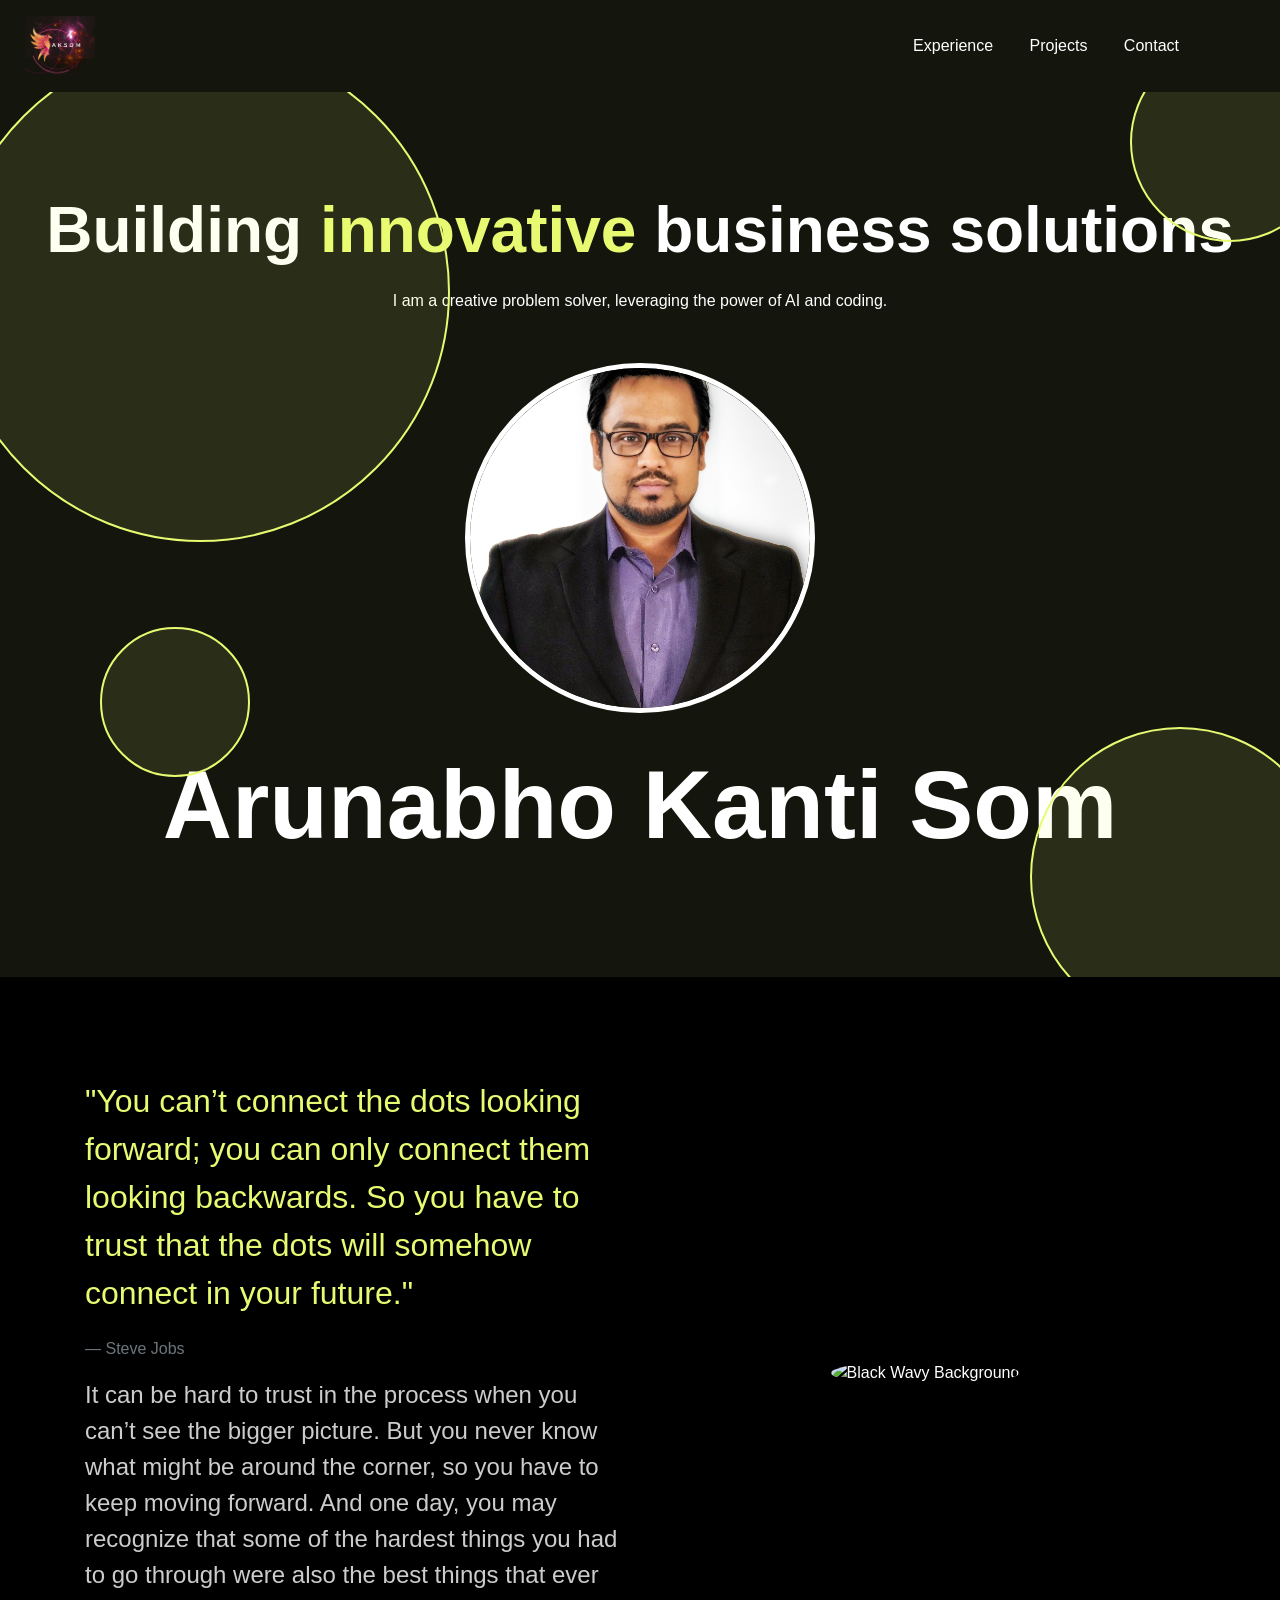
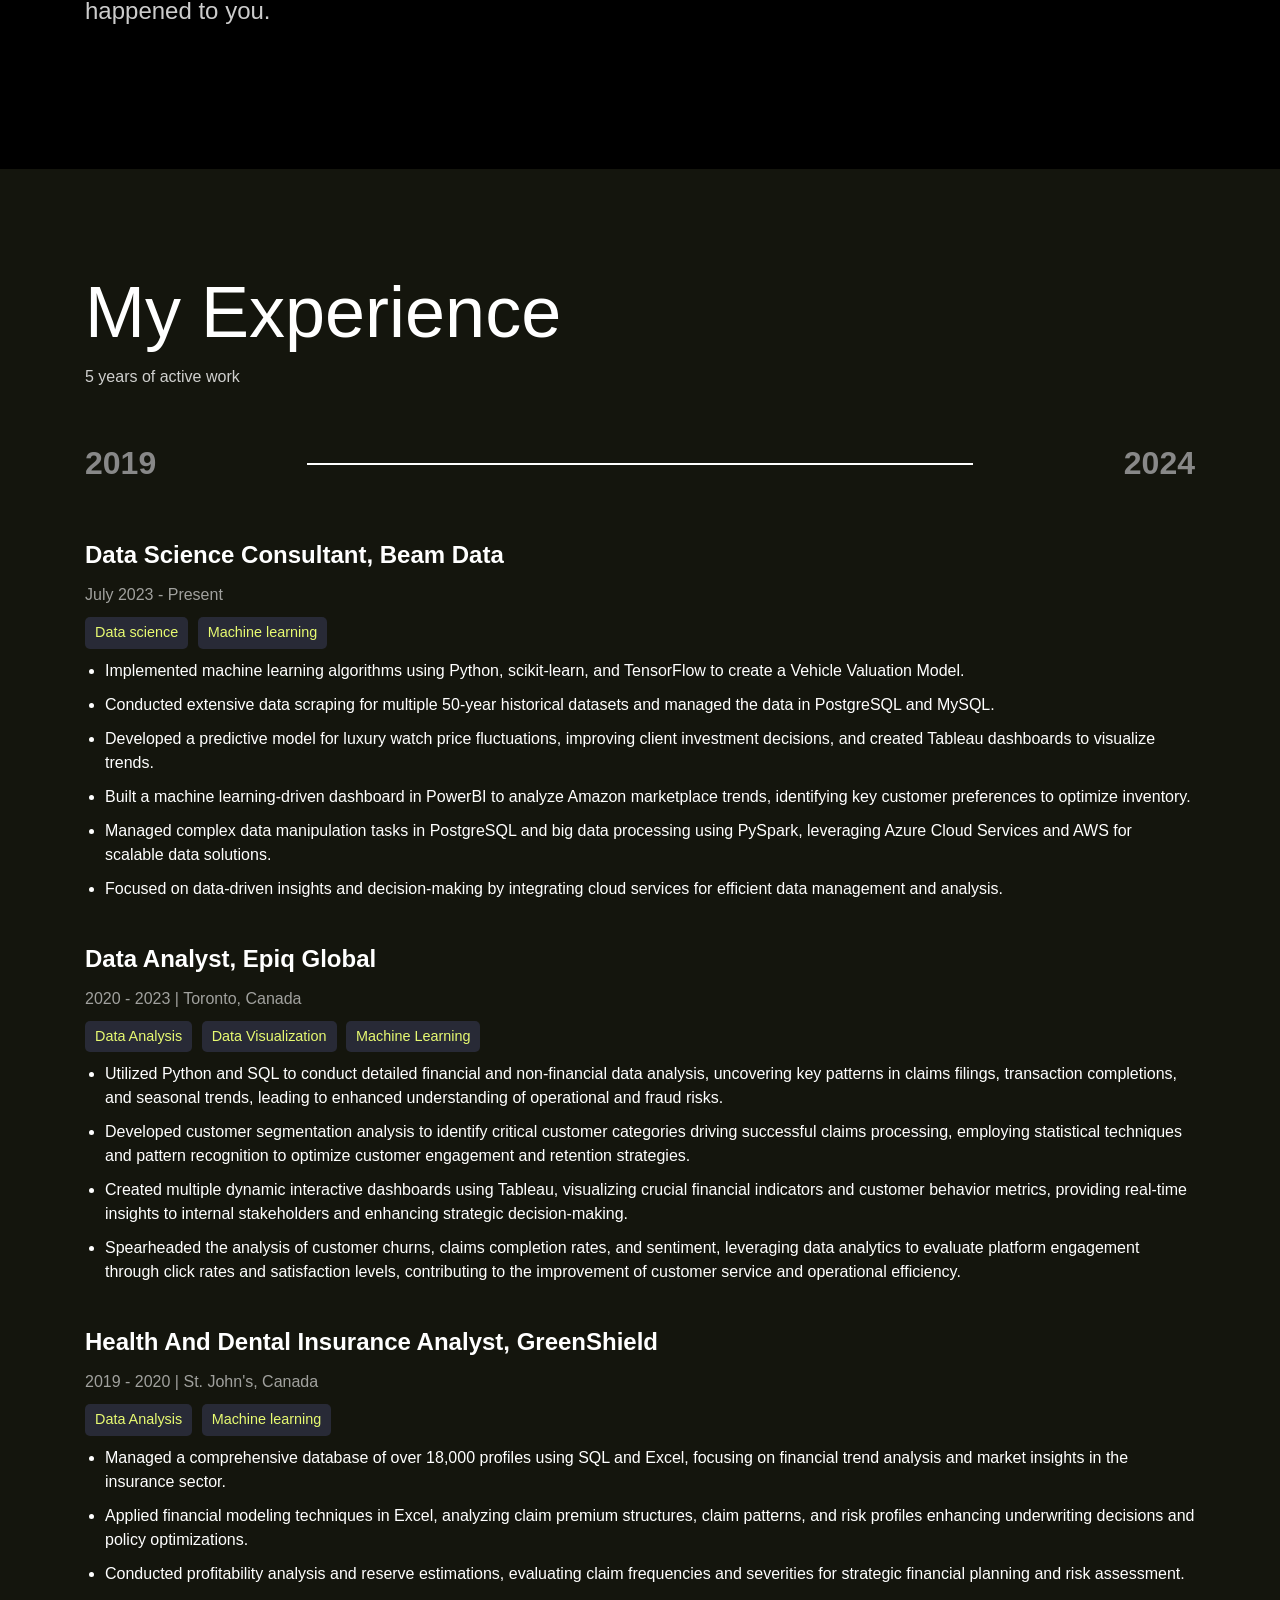
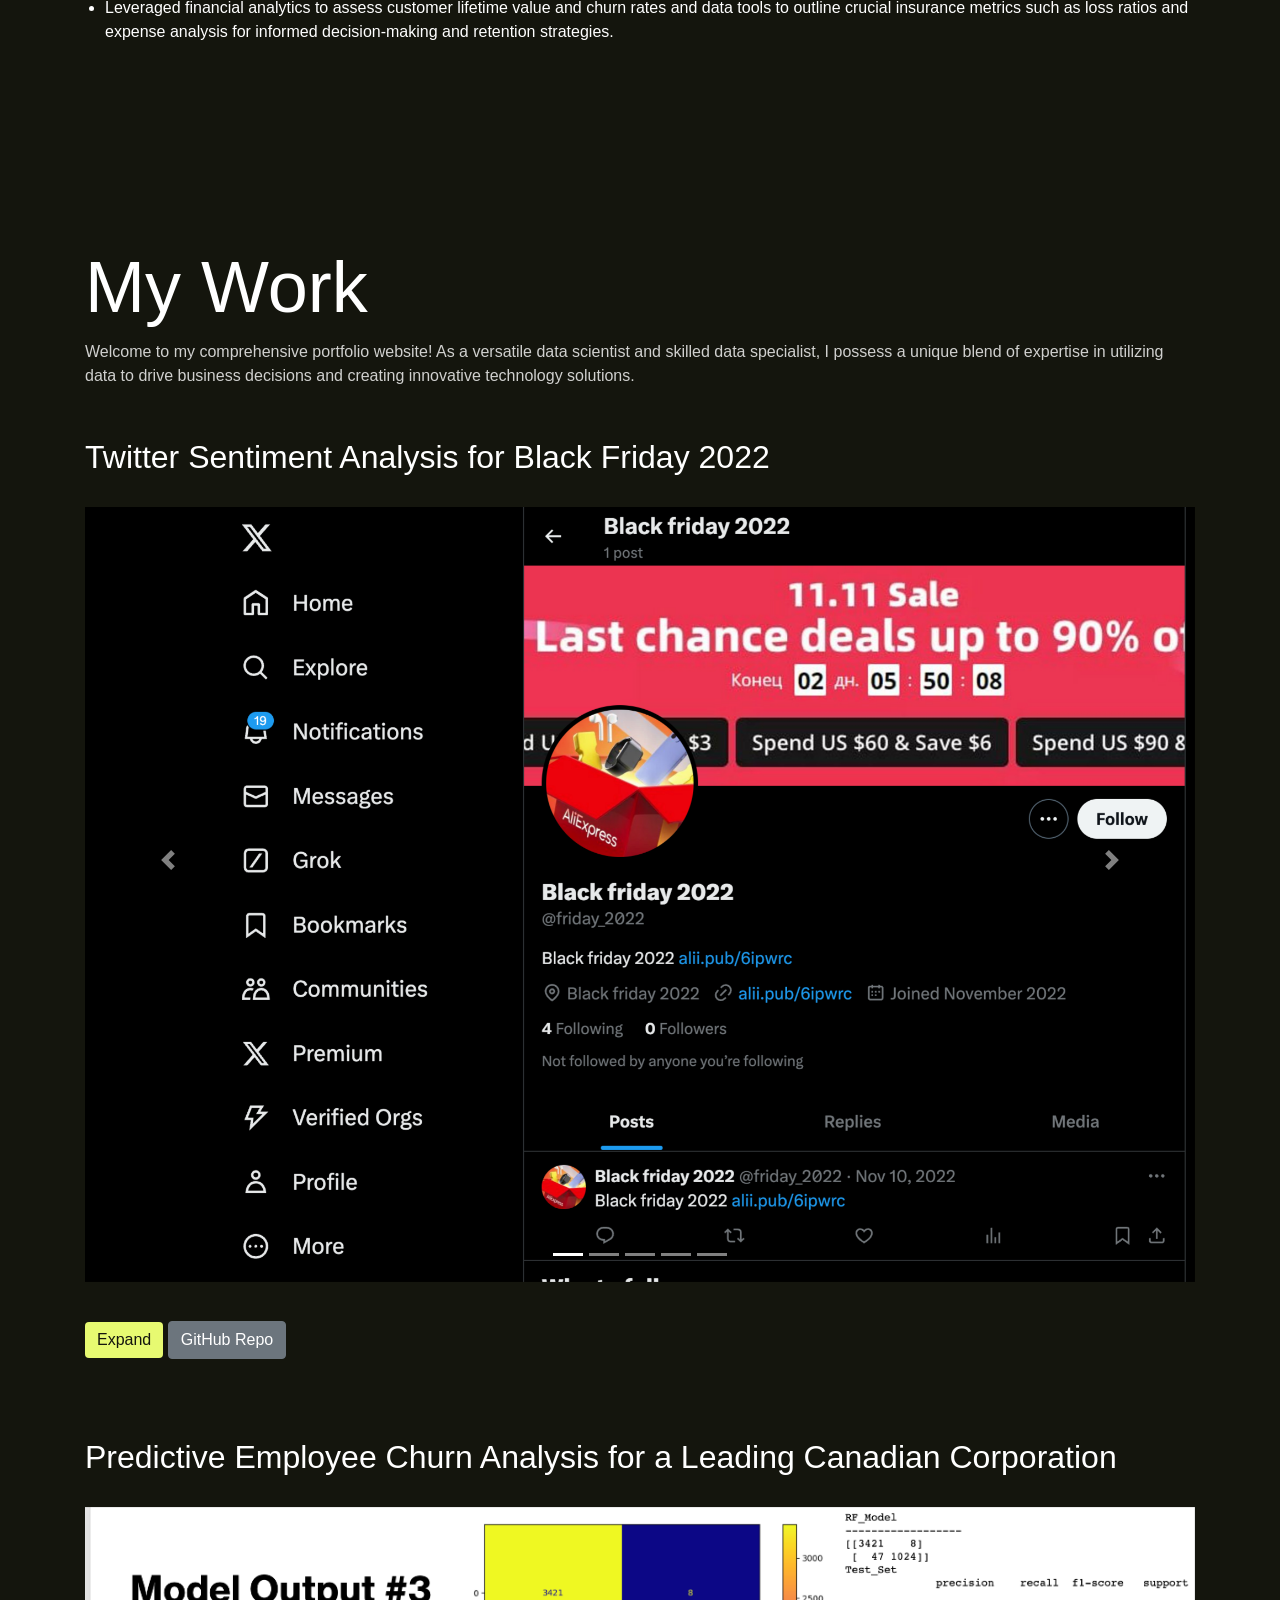
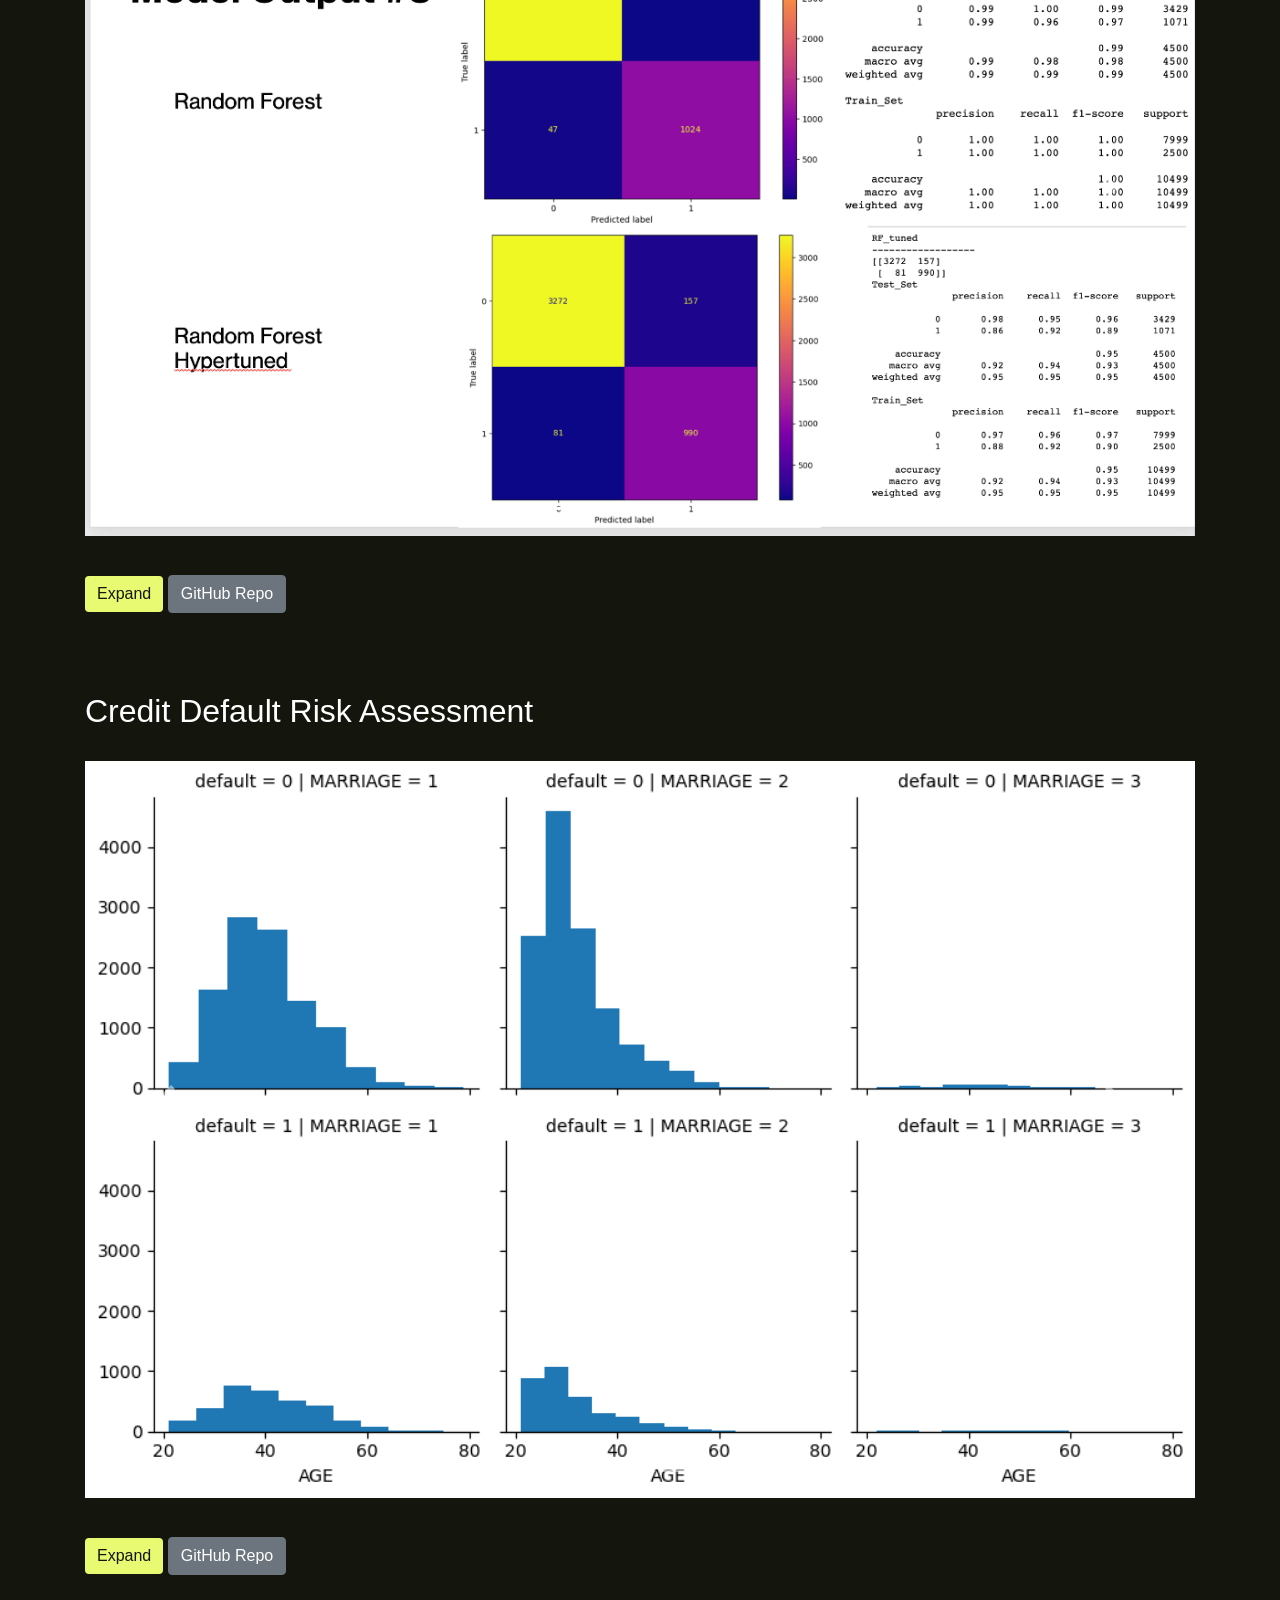
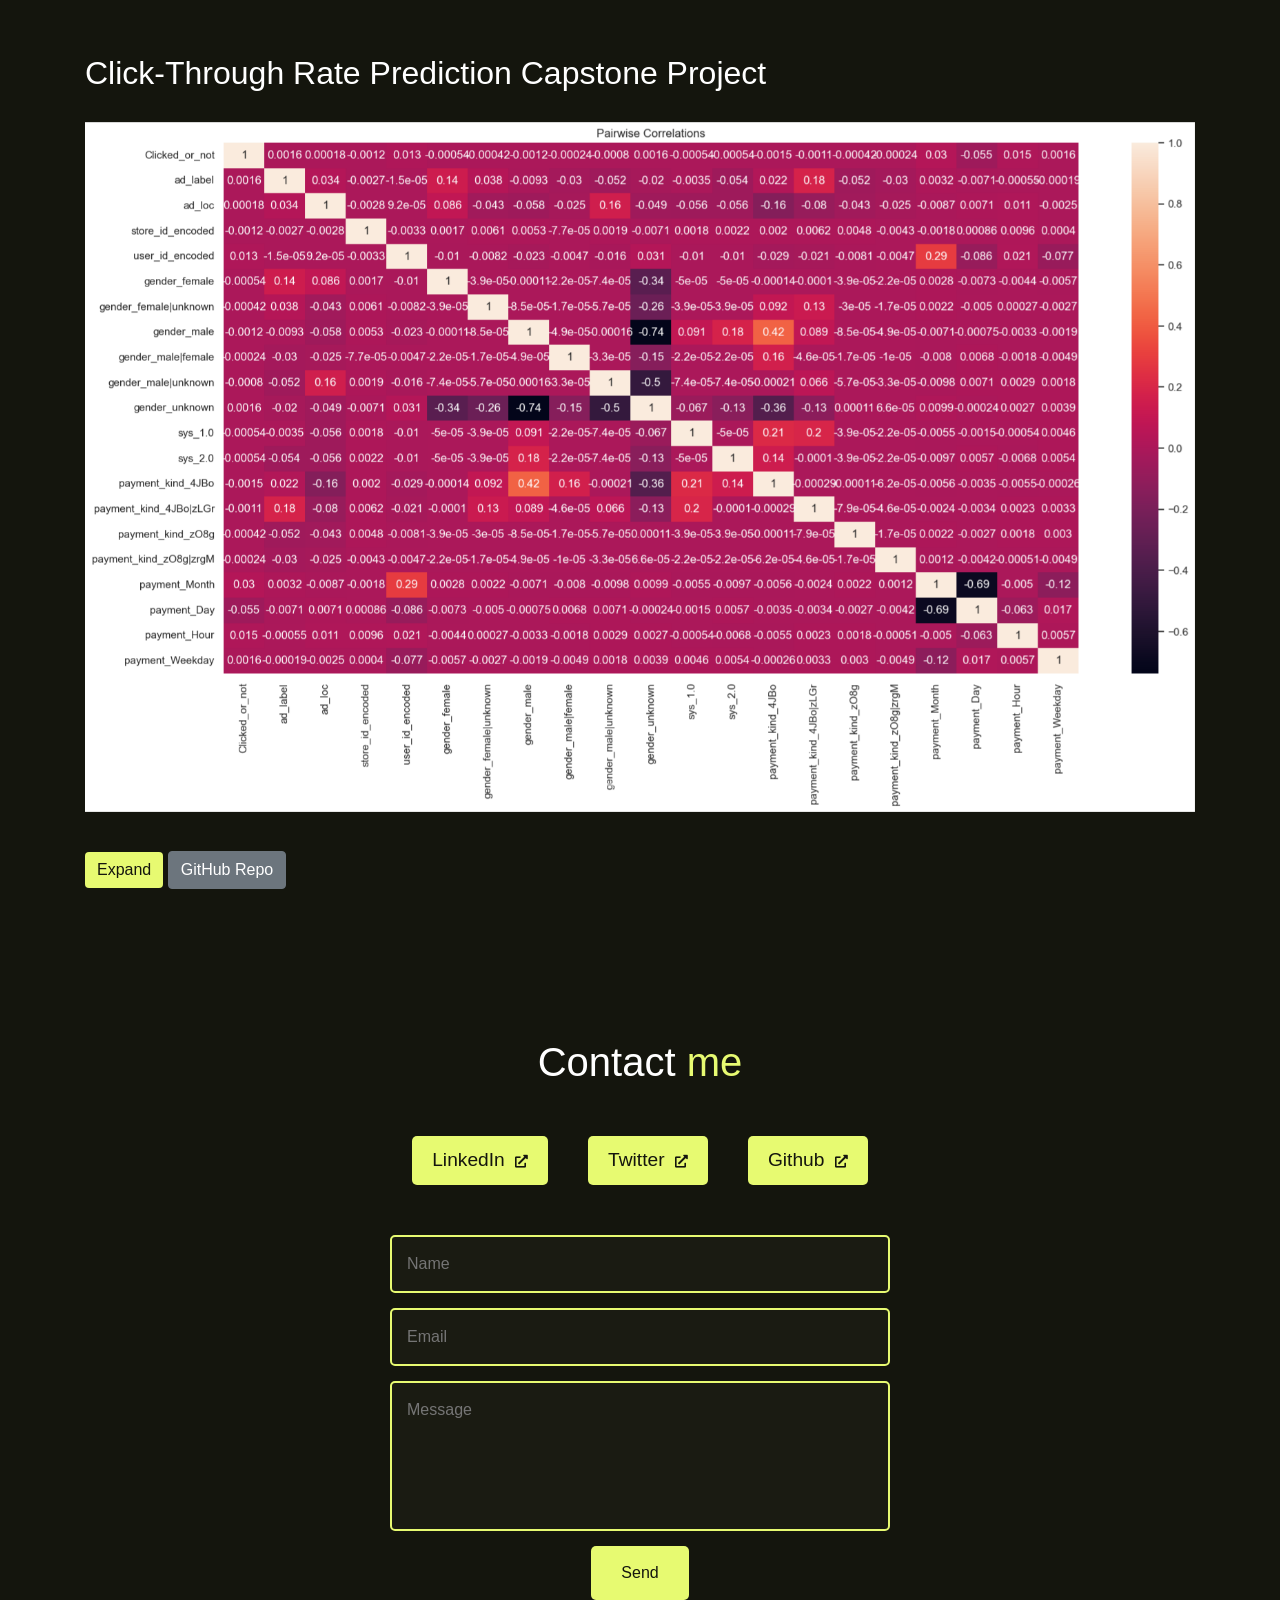
==== index.html @ 5788f126 "Update index.html" ====
<!DOCTYPE html>
<html lang="en">
<head>
    <meta charset="UTF-8">
    <link rel="stylesheet" href="https://cdnjs.cloudflare.com/ajax/libs/font-awesome/5.15.3/css/all.min.css">
    <meta name="viewport" content="width=device-width, initial-scale=1.0">
    <title>ARUNABHO - Portfolio</title>
    <link rel="stylesheet" href="https://maxcdn.bootstrapcdn.com/bootstrap/4.5.2/css/bootstrap.min.css">
    <style>
        /* Custom styles */
        body {
            background-color: #14150D;
            color: #FFFFFF;
            font-family: 'Poppins', sans-serif;
        }
        .header-logo {
            font-size: 1.5rem;
            font-weight: bold;
            color: #FFFFFF;
        }
        .header-logo img {
            height: 60px; /* Adjust the height as needed */
            margin-left: -60px;
            width: auto; /* Maintain aspect ratio */
        }

        .hero-section {
            text-align: center;
            padding: 100px 0;
            position: relative;
            overflow: hidden;
        }
        .hero-section p{
            margin-top: 20px;
        }
        .hero-title {
            font-size: 4rem;
            font-weight: bold;
        }
        .hero-subtitle {
            color: #E7FA71;
            font-size: 4rem;
            font-weight: bold;
        }
        .profile-section {
            display: flex;
            align-items: center;
            justify-content: center;
            margin-top: 50px;
            position: relative;
        }
        .profile-image {
            width: 350px;
            height: 350px;
            border-radius: 50%;
            overflow: hidden;

            border: 5px solid white;
        }
        .profile-image img {
            width: 100%;
            height: 100%;
            object-fit: cover;
        }
        .profile-name {
            font-size: 6rem;
            font-weight: bold;
            margin-top: 20px;
        }

        .circle-decoration {
            position: absolute;
            border-radius: 50%;
            background-color: rgba(231, 250, 113, 0.1);
            border: 2px solid #E7FA71;
        }
        .circle-1 {
            width: 500px;
            height: 500px;
            top: -50px;
            left: -50px;
        }
        .circle-2 {
            width: 300px;
            height: 300px;
            bottom: -50px;
            right: -50px;
        }
        .circle-3 {
            width: 200px;
            height: 200px;
            top: -50px;
            right: -50px;
        }
        .circle-4 {
            width: 150px;
            height: 150px;
            bottom: 200px;
            left: 100px;
        }
        .quote-section {
            padding: 100px 0;
            color: #FFFFFF;
            text-align: center;
            background-color: #000000; /* Assuming you want a black background */
        }
        .quote-text {
            font-size: 2rem;
            color: #E7FA71;
            margin-bottom: 20px;
            text-align: left;
        }
        .additional-text {
            font-size: 1.2rem; /* Adjust as necessary */
            color: #FFFFFF;
        }
        .decorative-image {
            width: 100%;
            height: auto;
            border-radius: 10px; /* Optional: Add some border radius for a better look */
        }
        @media (max-width: 768px) {
            .quote-text {
                font-size: 1.5rem;
            }
            .additional-text {
                font-size: 1rem;
            }
        }
        .additional-text {
            color: rgba(255, 255, 255, 0.8);
            margin-bottom: 40px;
            font-size: 1.5rem;
        }
        .image-container {
            text-align: center;
            margin-top: 40px;
        }
        .decorative-image {
            width: 500px;
            height: auto;
            border-radius: 50%;
        }
        .experience-section {
            padding: 100px 0;
            color: #FFFFFF;
            background-color: #14150D;
        }

        .section-header {
            margin-bottom: 50px;
        }

        .section-header h1 {
            font-size: 4.5rem;
            margin-bottom: 10px;
        }       

        .section-header p {
            font-size: 1rem;
            color: rgba(255, 255, 255, 0.8);
        }

        .timeline {
            display: flex;
            justify-content: space-between;
            align-items: center;
            position: relative;
            margin: 50px 0;
        }

        .timeline-year {
            font-size: 2rem;
            font-weight: 700;
            color: #888;
        }

        .timeline-line {
            position: absolute;
            top: 50%;
            left: 20%;
            right: 20%;
            height: 2px;
            background-color: #ffffff; /* White color */
            
        }

        .timeline-year:first-child {
            order: 1;
        }

        .timeline-year-right {
            order: 3;
            text-align: right;
        }

        .timeline-line {
            order: 2;
        }


        .experience-list {
            margin-top: 20px;
        }

        .experience-item {
            margin-bottom: 40px;
        }

        .experience-title {
            font-size: 1.5rem;
            font-weight: bold;
            margin-bottom: 10px;
        }

        .experience-date {
            font-size: 1rem;
            color: rgba(255, 255, 255, 0.6);
            margin-bottom: 10px;
        }

        .experience-tags {
            margin-bottom: 10px;
        }

        .tag {
            display: inline-block;
            background-color: #282A36;
            color: #E7FA71;
            padding: 5px 10px;
            border-radius: 5px;
            margin-right: 5px;
            font-size: 0.9rem;
        }

        .experience-details {
            list-style-type: disc;
            padding-left: 20px;
            margin: 0;
            color: #FFFFFF;
        }

        .experience-details li {
            margin-bottom: 10px;
        }

       
        .project-section {
            padding: 60px 0;
            background-color: #14150D; /* Match the theme */
            color: #FFFFFF;
        }
        .carousel-inner img {
            max-height: 800px;
            object-fit: cover;
        }
        .expand-btn {
            margin-top: 40px;
            background-color: #E7FA71;
            color: #14150D;
            border: none;
            margin-bottom: 40px;
        }
        .project-details {
            margin-top: 20px;
            background-color: #222222;
            color: #FFFFFF;
            border: none;
        }
        .technical-implementation .tag {
            display: inline-block;
            background-color: #282A36;
            color: #E7FA71;
            padding: 5px 10px;
            border-radius: 5px;
            margin-right: 5px;
            margin-top: 5px;
            font-size: 0.9rem;
        }
        /* General Styles */
        .card-body {
            padding: 30px;
            background-color: #141414; /* Dark background */
            color: #ffffff; /* White text */
            display: inline-block;
        }

        /* Section Title Styles */
        .card-body h2 {
            color: #ff0000; /* Red text for section titles */
            border-bottom: 2px solid #ff0000; /* Red underline */
            padding-bottom: 5px; /* Space between text and underline */
            margin-bottom: 20px; /* Space below the title */
            display: inline-block;
            width: auto;
        }

        /* Text Styles */
        .card-body p, .card-body ul {
            margin-bottom: 20px; /* Space below paragraphs and lists */
        }

        .card-body ul {
            padding-left: 20px; /* Space before list items */
        }

        /* List Item Styles */
        .card-body ul li {
            margin-bottom: 10px; /* Space between list items */
            line-height: 1.6; /* Line height for readability */
        }

        /* Technical Implementation Tags */
        .technical-implementation h3 {
            color: #ff0000; /* Red text for sub-titles */
            margin-bottom: 10px; /* Space below the subtitle */
        }

        .technical-implementation .tag {
            display: inline-block;
            margin-right: 10px;
            margin-bottom: 5px;
            padding: 5px 10px;
            background-color: #333333; /* Dark background for tags */
            border-radius: 5px;
            color: #ffffff; /* White text for tags */
            font-size: 0.9em; /* Smaller font size for tags */
        }
        .project-details h2, #projectCarousel h2 {
            margin-top: 40px; /* Creates space above the project headline */
            margin-bottom: 30px; /* Ensures a small space below the headline */
            color: white; /* Ensures the text color matches the design */
            text-align: left; /* Aligns the headline to the left */
        }
        .project-details h2, #projectCarousel1 h2 {
            margin-top: 40px; /* Creates space above the project headline */
            margin-bottom: 30px; /* Ensures a small space below the headline */
            color: white; /* Ensures the text color matches the design */
            text-align: left; /* Aligns the headline to the left */
        }
        .project-details h2, #projectCarousel2 h2 {
            margin-top: 40px; /* Creates space above the project headline */
            margin-bottom: 30px; /* Ensures a small space below the headline */
            color: white; /* Ensures the text color matches the design */
            text-align: left; /* Aligns the headline to the left */
        }
        .project-details h2, #projectCarousel3 h2 {
            margin-top: 40px; /* Creates space above the project headline */
            margin-bottom: 30px; /* Ensures a small space below the headline */
            color: white; /* Ensures the text color matches the design */
            text-align: left; /* Aligns the headline to the left */
        }

        .project-details h2, #projectCarousel4 h2 {
            margin-top: 40px; /* Creates space above the project headline */
            margin-bottom: 30px; /* Ensures a small space below the headline */
            color: white; /* Ensures the text color matches the design */
            text-align: left; /* Aligns the headline to the left */
        }
        .project-details h2, #projectCarousel5 h2 {
            margin-top: 40px; /* Creates space above the project headline */
            margin-bottom: 30px; /* Ensures a small space below the headline */
            color: white; /* Ensures the text color matches the design */
            text-align: left; /* Aligns the headline to the left */
        }
        .project-expand .btn .github-btn{
            display: flex;
            gap: 20px; /* Space between buttons */
        }

        /* Contact Section Styles */
        .contact-section {
            background-color: #14150D; /* Same background as other sections */
            padding: 50px 0;
        }

        .section-title {
            font-size: 2.5rem;
            color: #FFFFFF;
            text-align: center;
            margin-bottom: 40px;
        }

        .highlight {
            color: #E7FA71; /* Highlight color for the 'me' part */
        }

        .contact-links {
            display: flex;
            justify-content: center;
            gap: 20px;
            margin-bottom: 40px;
        }

/* Social Media Links as Buttons */
        .contact-link {
            font-size: 1.2rem;
            color: #14150D; /* Dark color for text */
            background-color: #E7FA71; /* Highlight color */
            text-decoration: none;
            padding: 10px 20px;
            border-radius: 5px;
            display: inline-block;
            margin: 10px;
            transition: background-color 0.3s ease;
        }

        .contact-link:hover {
            background-color: #cfd76b; /* Darker highlight color on hover */
        }


        .contact-link i {
            margin-left: 5px;
            font-size: 0.8rem;
        }

        .contact-form {
            display: flex;
            flex-direction: column;
            align-items: center;
            max-width: 500px;
            margin: 0 auto;
        }

        .contact-form input,
        .contact-form textarea {
            width: 100%;
            padding: 15px;
            margin-bottom: 15px;
            border: 2px solid #E7FA71;
            background-color: #1A1B12;
            color: #FFFFFF;
            border-radius: 5px;
            font-size: 1rem;
        }

        .contact-form textarea {
            height: 150px;
            resize: none;
        }

        .submit-btn {
            background-color: #E7FA71;
            color: #14150D;
            padding: 15px 30px;
            border: none;
            border-radius: 5px;
            font-size: 1rem;
            cursor: pointer;
        }

        .submit-btn:hover {
            background-color: #cfd76b;
        }
        html {
            scroll-behavior: smooth;
        }



            
    </style>
</head>

<body>
    <header class="container d-flex justify-content-between align-items-center py-3">
        <div class="header-logo"><img src="images/about/11.png" alt="AKSOM Logo" class="logo-img"></div>
        <nav>
            <a href="#experience" class="text-white mx-3">Experience</a>
            <a href="#project" class="text-white mx-3">Projects</a>
            <a href="#contact" class="text-white mx-3">Contact</a>
        </nav>
    </header>

    <!-- Hero Section -->
    <section class="hero-section">
        <h1 class="hero-title">Building <span class="hero-subtitle">innovative</span> business solutions</h1>
        <p>I am a creative problem solver, leveraging the power of AI and coding.</p>
        <div class="profile-section">
            <div class="profile-image">
                <img src="images/about/image (27).png" alt="Arunabho Kanti Som">
            </div>
        </div>
        <div class="profile-name">Arunabho Kanti Som</div>

        <div class="circle-decoration circle-1"></div>
        <div class="circle-decoration circle-2"></div>
        <div class="circle-decoration circle-3"></div>
        <div class="circle-decoration circle-4"></div>
    </section>

    <!-- Quote Section (New Page) -->
    
    <section class="quote-section" id="quote-section">
        <div class="container">
            <div class="row align-items-center">
                <div class="col-md-6">
                    <blockquote class="blockquote text-left">
                        <p class="quote-text">"You can’t connect the dots looking forward; you can only connect them looking backwards. So you have to trust that the dots will somehow connect in your future."</p>
                        <footer class="blockquote-footer text-left">Steve Jobs</footer>
                    </blockquote>
                    <p class="additional-text text-left">It can be hard to trust in the process when you can’t see the bigger picture. But you never know what might be around the corner, so you have to keep moving forward. And one day, you may recognize that some of the hardest things you had to go through were also the best things that ever happened to you.</p>
                </div>
                <div class="col-md-6">
                    <img src="https://img.freepik.com/premium-photo/brain-bulb-creative-idea-with-brain-light-bulb-machine-learninggenerative-ai_841229-449.jpg" alt="Black Wavy Background" class="img-fluid decorative-image">
                </div>
            </div>
        </div>
    </section>


    <section id= "experience", class="experience-section">
        <div class="container">
            <div class="section-header text-left">
                <h1>My Experience</h1>
                <p>5 years of active work</p>
            </div>
            <div class="timeline">
                <div class="timeline-year">2019</div>
                <div class="timeline-line"></div>
                <div class="timeline-year timeline-year-right">2024</div>
            </div>
            <div class="experience-list">
                <div class="experience-item">
                    <div class="experience-title">Data Science Consultant, Beam Data</div>
                    <div class="experience-date">July 2023 - Present</div>
                    <div class="experience-tags">
                        <span class="tag">Data science</span>
                        <span class="tag">Machine learning</span>
                    </div>
                    <ul class="experience-details">
                        <li>Implemented machine learning algorithms using Python, scikit-learn, and TensorFlow to create a Vehicle Valuation Model.</li>
                        <li>Conducted extensive data scraping for multiple 50-year historical datasets and managed the data in PostgreSQL and MySQL.</li>
                        <li>Developed a predictive model for luxury watch price fluctuations, improving client investment decisions, and created Tableau dashboards to visualize trends.</li>
                        <li>Built a machine learning-driven dashboard in PowerBI to analyze Amazon marketplace trends, identifying key customer preferences to optimize inventory.</li>
                        <li>Managed complex data manipulation tasks in PostgreSQL and big data processing using PySpark, leveraging Azure Cloud Services and AWS for scalable data solutions.</li>
                        <li>Focused on data-driven insights and decision-making by integrating cloud services for efficient data management and analysis.</li>

                    </ul>
                </div>
                <div class="experience-item">
                    <div class="experience-title">Data Analyst, Epiq Global</div>
                    <div class="experience-date">2020 - 2023 | Toronto, Canada</div>
                    <div class="experience-tags">
                        <span class="tag">Data Analysis</span>
                        <span class="tag">Data Visualization</span>
                        <span class="tag">Machine Learning</span>
                    </div>
                    <ul class="experience-details">
                        <li>Utilized Python and SQL to conduct detailed financial and non-financial data analysis, uncovering key patterns in claims filings, transaction completions, and seasonal trends, leading to enhanced understanding of operational and fraud risks.</li>
                        <li>Developed customer segmentation analysis to identify critical customer categories driving successful claims processing, employing statistical techniques and pattern recognition to optimize customer engagement and retention strategies.</li>
                        <li>Created multiple dynamic interactive dashboards using Tableau, visualizing crucial financial indicators and customer behavior metrics, providing real-time insights to internal stakeholders and enhancing strategic decision-making.</li>
                        <li>Spearheaded the analysis of customer churns, claims completion rates, and sentiment, leveraging data analytics to evaluate platform engagement through click rates and satisfaction levels, contributing to the improvement of customer service and operational efficiency.</li>
                    </ul>
                </div>
                <div class="experience-item">
                    <div class="experience-title">Health And Dental Insurance Analyst, GreenShield</div>
                    <div class="experience-date">2019 - 2020 | St. John's, Canada</div>
                    <div class="experience-tags">
                        <span class="tag">Data Analysis</span>
                        <span class="tag">Machine learning</span>
                    </div>
                    <ul class="experience-details">
                        <li>Managed a comprehensive database of over 18,000 profiles using SQL and Excel, focusing on financial trend analysis and market insights in the insurance sector.</li>
                        <li>Applied financial modeling techniques in Excel, analyzing claim premium structures, claim patterns, and risk profiles enhancing underwriting decisions and policy optimizations.</li>
                        <li>Conducted profitability analysis and reserve estimations, evaluating claim frequencies and severities for strategic financial planning and risk assessment.</li>
                        <li>Leveraged financial analytics to assess customer lifetime value and churn rates and data tools to outline crucial insurance metrics such as loss ratios and expense analysis for informed decision-making and retention strategies.</li>
                    </ul>
                </div>
            </div>
        </div>
    </section>
    
    
    <section id="project", class="project-section">
        <div class="container">
            <div class="section-header text-left">
                <h1>My Work</h1>
                <p>Welcome to my comprehensive portfolio website! As a versatile data scientist and skilled data specialist, I possess a unique blend of expertise in utilizing data to drive business decisions and creating innovative technology solutions.</p>
            </div>
            <div id="projectCarousel" class="carousel slide" data-ride="carousel">
                <h2>Twitter Sentiment Analysis for Black Friday 2022</h2>
                <ol class="carousel-indicators">
                    <li data-target="#projectCarousel" data-slide-to="0" class="active"></li>
                    <li data-target="#projectCarousel" data-slide-to="1"></li>
                    <li data-target="#projectCarousel" data-slide-to="2"></li>
                    <li data-target="#projectCarousel" data-slide-to="3"></li>
                    <li data-target="#projectCarousel" data-slide-to="4"></li>
                </ol>
                <div class="carousel-inner">
                    
                    <div class="carousel-item active">
                        <img src="images/projects/image twitter.png" class="d-block w-100" alt="Project Image 1">
                    </div>
                    <div class="carousel-item">
                        <img src="images/projects/Dashboard for Quicksight.png" class="d-block w-100" alt="Project Image 2">
                    </div>

                </div>
                <a class="carousel-control-prev" href="#projectCarousel" role="button" data-slide="prev">
                    <span class="carousel-control-prev-icon" aria-hidden="true"></span>
                    <span class="sr-only">Previous</span>
                </a>
                <a class="carousel-control-next" href="#projectCarousel" role="button" data-slide="next">
                    <span class="carousel-control-next-icon" aria-hidden="true"></span>
                    <span class="sr-only">Next</span>
                </a>
            </div>
            <div class="project-expand">
                
                <button class="btn btn-primary expand-btn" type="button" data-toggle="collapse" data-target="#projectDetails" aria-expanded="false" aria-controls="projectDetails">
                    Expand
                </button>
                <a href="https://github.com/your-repo-link" class="btn btn-secondary github-btn" target="_blank" role="button">GitHub Repo</a>
            </div>
            <div class="collapse" id="projectDetails">
                <div class="card card-body project-details">
                    <h2>PROJECT OVERVIEW</h2>
                    <p>Leveraged Twitter APIs to capture tweets during Black Friday 2022, and processed data using PySpark on Databricks.</p>
                    <h2>KEY FEATURES</h2>
                    <ul>
                        <li><strong>NLP and Model Training:</strong> Implemented NLP and trained models with Logistic Regression and Random Forest for sentiment classification (86% accuracy).</li>
                        <li><strong>Data Storage and Querying:</strong> Stored predictions in AWS S3 and utilized Athena for sophisticated SQL queries.</li>
                        <li><strong>Real-time Sentiment Insights:</strong> Enhanced the Quicksight dashboard with real-time sentiment insights derived from the analyzed tweets.</li>
                    </ul>
                    <h2>TECHNICAL IMPLEMENTATION</h2>
                    <div class="technical-implementation">
                        <h3>Tools & Technologies</h3>
                        <span class="tag">Twitter APIs</span>
                        <span class="tag">PySpark</span>
                        <span class="tag">Databricks</span>
                        <span class="tag">Logistic Regression</span>
                        <span class="tag">Random Forest</span>
                        <span class="tag">AWS S3</span>
                        <span class="tag">Athena</span>
                        <span class="tag">Quicksight</span>
                        <h3>Backend</h3>
                        <span class="tag">Django</span>
                        <span class="tag">Django REST Framework</span>
                        <span class="tag">LangChain</span>
                    </div>
                </div>
            </div>

            <!-- Project 2: Project Title Here -->
            <div id="projectCarousel2" class="carousel slide" data-ride="carousel" data-interval="3000">
                <h2>Predictive Employee Churn Analysis for a Leading Canadian Corporation</h2>
                <ol class="carousel-indicators">
                    <li data-target="#projectCarousel2" data-slide-to="0" class="active"></li>
                    <li data-target="#projectCarousel2" data-slide-to="1"></li>
                    <li data-target="#projectCarousel2" data-slide-to="2"></li>
                    <li data-target="#projectCarousel2" data-slide-to="3"></li>
                    <li data-target="#projectCarousel2" data-slide-to="4"></li>
                </ol>
                <div class="carousel-inner">
                    <div class="carousel-item active">
                        <img src="images/projects/image 1.png" class="d-block w-100" alt="Project Image 1">
                    </div>
                    <div class="carousel-item">
                        <img src="images/projects/image 2.png" class="d-block w-100" alt="Project Image 2">
                    </div>
                    <div class="carousel-item">
                        <img src="images/projects/image 4.png" class="d-block w-100" alt="Project Image 3">
                    </div>
                    <div class="carousel-item">
                        <img src="images/projects/image 5.png" class="d-block w-100" alt="Project Image 4">
                    </div>
                    <div class="carousel-item">
                        <img src="images/projects/image 6.png" class="d-block w-100" alt="Project Image 5">
                    </div>
                </div>
                <a class="carousel-control-prev" href="#projectCarousel2" role="button" data-slide="prev">
                    <span class="carousel-control-prev-icon" aria-hidden="true"></span>
                    <span class="sr-only">Previous</span>
                </a>
                <a class="carousel-control-next" href="#projectCarousel2" role="button" data-slide="next">
                    <span class="carousel-control-next-icon" aria-hidden="true"></span>
                    <span class="sr-only">Next</span>
                </a>
            </div>
            <div class="project-expand">
                <button class="btn btn-primary expand-btn" type="button" data-toggle="collapse" data-target="#projectDetails2" aria-expanded="false" aria-controls="projectDetails2">
                    Expand
                    
                </button>
                <a href="https://github.com/AarunabhS/Predictive-Employee-Churn/tree/main" class="btn btn-secondary github-btn" target="_blank" role="button">GitHub Repo</a>
            </div>
            <div class="collapse" id="projectDetails2">
                <div class="card card-body project-details">
                    <h2>PROJECT OVERVIEW</h2>
                    <p>Led a capstone initiative centered on predicting employee turnover using HR datasets, with a focus on indicators like salary and satisfaction metrics.</p>
                    <h2>KEY FEATURES</h2>
                    <ul>
                        <li><strong>In-depth Analytical Reviews:</strong> Discerned potential correlations between employee churn and factors such as the number of undertaken projects and average monthly work hours.</li>
                        <li><strong>Classical and Advanced Techniques:</strong> Utilized an array of classical machine learning methodologies, including Logistic Regression, Random Forest, and Gradient Boost Classifier.</li>
                        <li><strong>Deep Learning Integration:</strong> Enhanced prediction accuracy by integrating Deep Learning techniques and Neural Network models.</li>
                    </ul>
                    <h2>TECHNICAL IMPLEMENTATION</h2>
                    <div class="technical-implementation">
                        <h3>Technologies</h3>
                        <span class="tag">Python</span>
                        <span class="tag">Logistic Regression</span>
                        <span class="tag">Random Forest</span>
                        <span class="tag">Gradient Boost Classifier</span>
                        <span class="tag">Deep Learning</span>
                        <span class="tag">Neural Networks</span>
                    </div>
                </div>
            </div>

            <!-- Project 3: Project Title Here -->
            <div id="projectCarousel3" class="carousel slide" data-ride="carousel" data-interval="3000">
                <h2>Credit Default Risk Assessment</h2>
                <ol class="carousel-indicators">
                    <li data-target="#projectCarousel3" data-slide-to="0" class="active"></li>
                    <li data-target="#projectCarousel3" data-slide-to="1"></li>
                    <li data-target="#projectCarousel3" data-slide-to="2"></li>
                    <li data-target="#projectCarousel3" data-slide-to="3"></li>
                    <li data-target="#projectCarousel3" data-slide-to="4"></li>
                </ol>
                <div class="carousel-inner">
                    <div class="carousel-item active">
                        <img src="images/projects/image 11.png" class="d-block w-100" alt="Project Image 1">
                    </div>
                    <div class="carousel-item">
                        <img src="images/projects/image 12.png" class="d-block w-100" alt="Project Image 2">
                    </div>
                    <div class="carousel-item">
                        <img src="/images/projects/image 13.png" class="d-block w-100" alt="Project Image 3">
                    </div>
                    <div class="carousel-item">
                        <img src="images/projects/image 10.png" class="d-block w-100" alt="Project Image 4">
                    </div>
                    <div class="carousel-item">
                        <img src="images/projects/image 22.png" class="d-block w-100" alt="Project Image 5">
                    </div>
                </div>
                <a class="carousel-control-prev" href="#projectCarousel3" role="button" data-slide="prev">
                    <span class="carousel-control-prev-icon" aria-hidden="true"></span>
                    <span class="sr-only">Previous</span>
                </a>
                <a class="carousel-control-next" href="#projectCarousel3" role="button" data-slide="next">
                    <span class="carousel-control-next-icon" aria-hidden="true"></span>
                    <span class="sr-only">Next</span>
                </a>
            </div>
            <div class="project-expand">
                <button class="btn btn-primary expand-btn" type="button" data-toggle="collapse" data-target="#projectDetails3" aria-expanded="false" aria-controls="projectDetails3">
                    Expand
                </button>
                <a href="https://github.com/your-repo-link" class="btn btn-secondary github-btn" target="_blank" role="button">GitHub Repo</a>
            </div>
            <div class="collapse" id="projectDetails3">
                <div class="card card-body project-details">
                    <h2>PROJECT OVERVIEW</h2>
                    <p>Analyzed 300,000 records to determine metrics such as the credit-to-income ratio, average earnings, and poor credit history using SQL.</p>
                    <h2>KEY FEATURES</h2>
                    <ul>
                        <li><strong>Data Processing & Storage:</strong> Utilized Microsoft Azure for data processing and storage, ensuring data integrity for attributes closely linked with default accounts.</li>
                        <li><strong>Algorithm Evaluation:</strong> Evaluated and contrasted the effectiveness of Logistic Regression and Random Forest algorithms, with Random Forest showing a 17% enhancement in performance.</li>
                    </ul>
                    <h2>TECHNICAL IMPLEMENTATION</h2>
                    <div class="technical-implementation">
                        <h3>Tools & Technologies</h3>
                        <span class="tag">SQL</span>
                        <span class="tag">Microsoft Azure</span>
                        <span class="tag">Logistic Regression</span>
                        <span class="tag">Random Forest</span>
                    </div>
                </div>
            </div>

            <!-- Project 4: Project Title Here -->
            <div id="projectCarousel4" class="carousel slide" data-ride="carousel" data-interval="3000">
                <h2>Click-Through Rate Prediction Capstone Project</h2>
                <ol class="carousel-indicators">
                    <li data-target="#projectCarousel4" data-slide-to="0" class="active"></li>
                    <li data-target="#projectCarousel4" data-slide-to="1"></li>
                    <li data-target="#projectCarousel4" data-slide-to="2"></li>
                    <li data-target="#projectCarousel4" data-slide-to="3"></li>
                    <li data-target="#projectCarousel4" data-slide-to="4"></li>
                </ol>
                <div class="carousel-inner">
                    <div class="carousel-item active">
                        <img src="/images/projects/image 15.png" class="d-block w-100" alt="Project Image 1">
                    </div>
                    <div class="carousel-item">
                        <img src="/images/projects/image 19.png" class="d-block w-100" alt="Project Image 2">
                    </div>
                    <div class="carousel-item">
                        <img src="/images/projects/image 20.png" class="d-block w-100" alt="Project Image 3">
                    </div>
                    <div class="carousel-item">
                        <img src="/images/projects/image 21.jpg" class="d-block w-100" alt="Project Image 4">
                    </div>
                    <div class="carousel-item">
                        <img src="/images/projects/image 19.png" class="d-block w-100" alt="Project Image 5">
                    </div>
                </div>
                <a class="carousel-control-prev" href="#projectCarousel4" role="button" data-slide="prev">
                    <span class="carousel-control-prev-icon" aria-hidden="true"></span>
                    <span class="sr-only">Previous</span>
                </a>
                <a class="carousel-control-next" href="#projectCarousel4" role="button" data-slide="next">
                    <span class="carousel-control-next-icon" aria-hidden="true"></span>
                    <span class="sr-only">Next</span>
                </a>
            </div>
            <div class="project-expand">
                <button class="btn btn-primary expand-btn" type="button" data-toggle="collapse" data-target="#projectDetails4" aria-expanded="false" aria-controls="projectDetails4">
                    Expand
                </button>
                <a href="https://github.com/your-repo-link" class="btn btn-secondary github-btn" target="_blank" role="button">GitHub Repo</a>
            </div>
            <div class="collapse" id="projectDetails4">
                <div class="card card-body project-details">
                    <h2>PROJECT OVERVIEW</h2>
                    <p>Leveraged DataGrip to craft the databases, importing advertisement and user data from CSVs for processing.</p>
                    <h2>KEY FEATURES</h2>
                    <ul>
                        <li><strong>Data Cleaning & EDA:</strong> Conducted in-depth Data Cleaning and EDA using Python, SQLAlchemy, and Pandas.</li>
                        <li><strong>Model Development:</strong> Developed machine learning models, employing GridSearchCV and K-fold validation, achieving a prediction accuracy of 83% on user click behaviors post-transaction.</li>
                        <li><strong>Hyperparameter Tuning:</strong> Executed Hyperparameter Tuning and evaluated model performance, offering key insights into ad click-through behaviors.</li>
                    </ul>
                    <h2>TECHNICAL IMPLEMENTATION</h2>
                    <div class="technical-implementation">
                        <h3>Tools & Technologies</h3>
                        <span class="tag">DataGrip</span>
                        <span class="tag">Python</span>
                        <span class="tag">SQLAlchemy</span>
                        <span class="tag">Pandas</span>
                        <span class="tag">GridSearchCV</span>
                        <span class="tag">K-fold validation</span>
                    </div>
                </div>
            </div>
        </div>
    </section>
    
<!-- Contact Me Section -->
<section id="contact", class="contact-section">
    <div class="container">
        <h1 class="section-title">Contact <span class="highlight">me</span></h1>
        <div class="contact-links">
            <a href="https://www.linkedin.com/in/arunabho-kanti-som/" target="_blank" class="contact-link">LinkedIn <i class="fas fa-external-link-alt"></i></a>
            <a href="https://www.twitter.com" target="_blank" class="contact-link">Twitter <i class="fas fa-external-link-alt"></i></a>
            <a href="https://github.com/AarunabhS" target="_blank" class="contact-link">Github <i class="fas fa-external-link-alt"></i></a>
        </div>
        <form action="https://formspree.io/f/xkgwrejy" method="POST" class="contact-form">
            <input type="text" name="name" placeholder="Name" required>
            <input type="email" name="email" placeholder="Email" required>
            <textarea name="message" placeholder="Message" required></textarea>
            <button type="submit" class="submit-btn">Send</button>
        </form>
        
    </div>
</section>


    <!-- Other sections go here -->

    <script src="https://code.jquery.com/jquery-3.5.1.slim.min.js"></script>
    <script src="https://cdn.jsdelivr.net/npm/@popperjs/core@2.5.2/dist/umd/popper.min.js"></script>
    <script src="https://maxcdn.bootstrapcdn.com/bootstrap/4.5.2/js/bootstrap.min.js"></script>
</body>
</html>
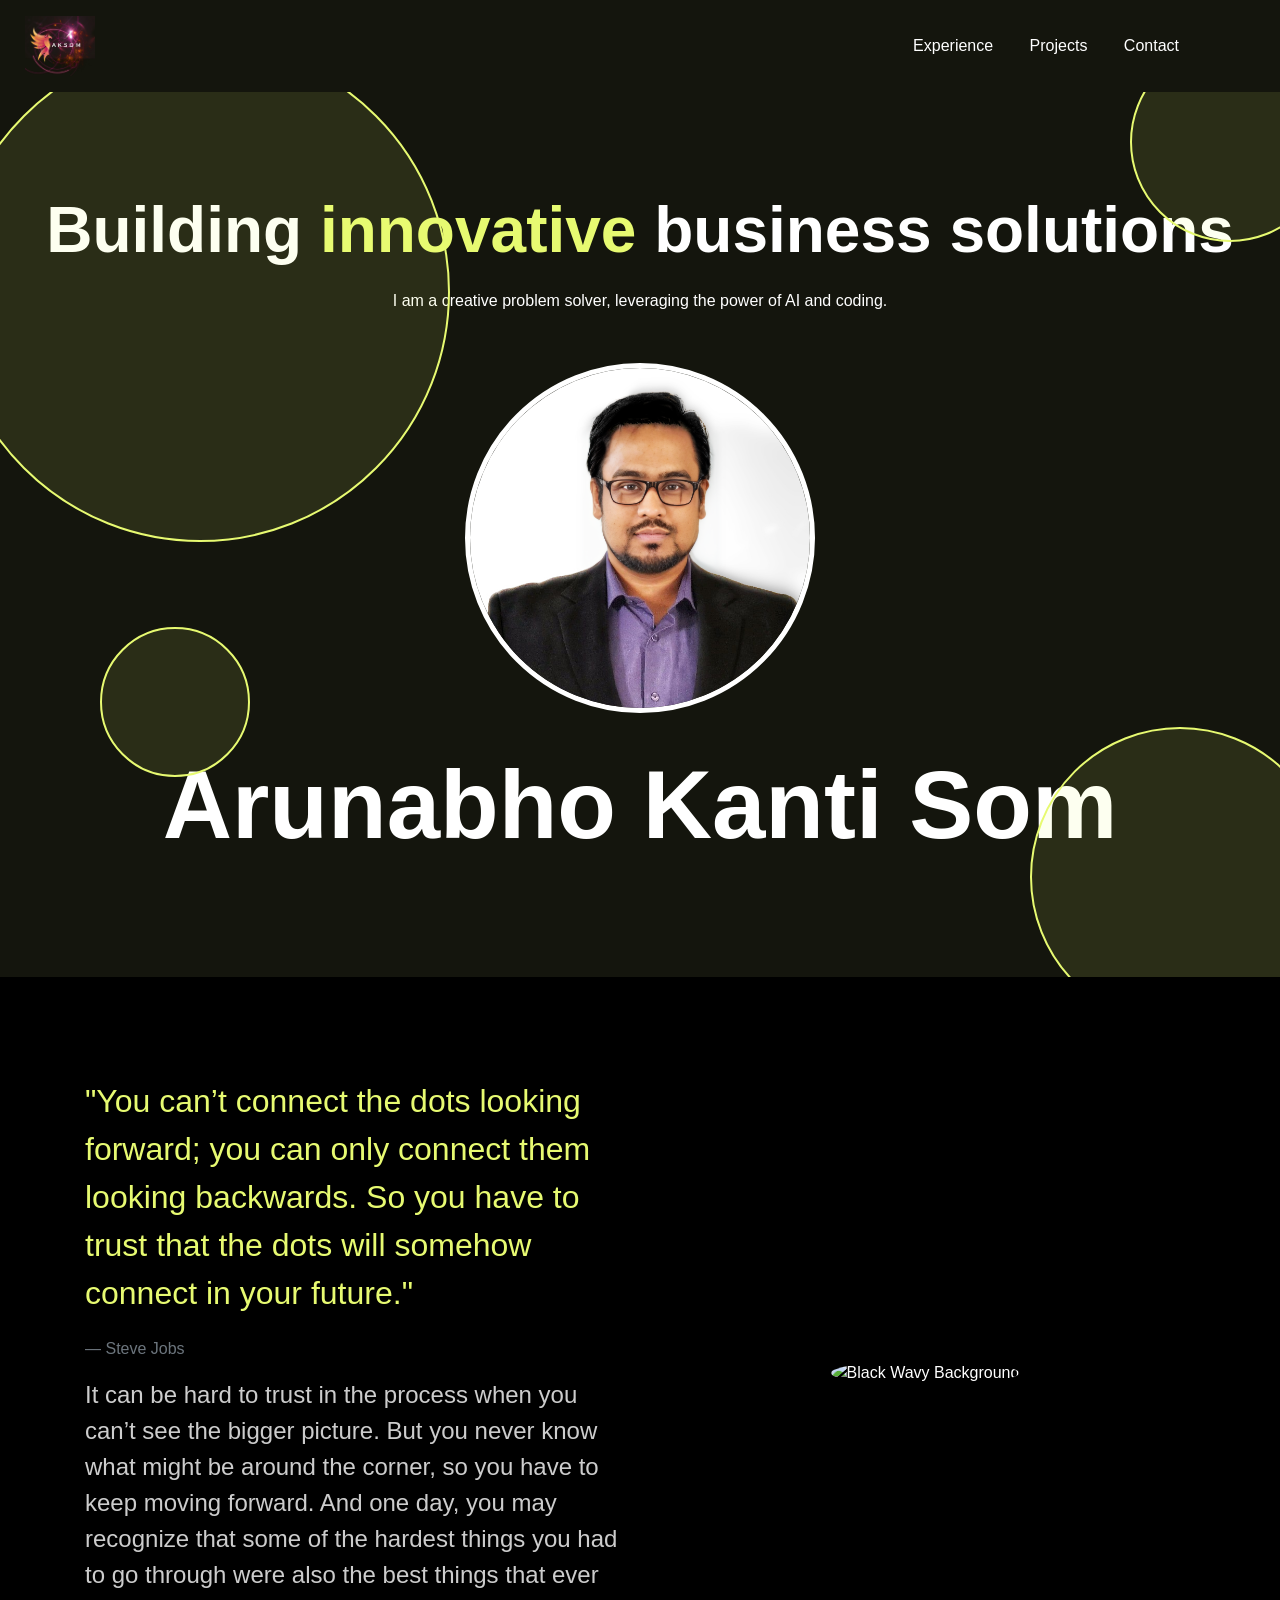
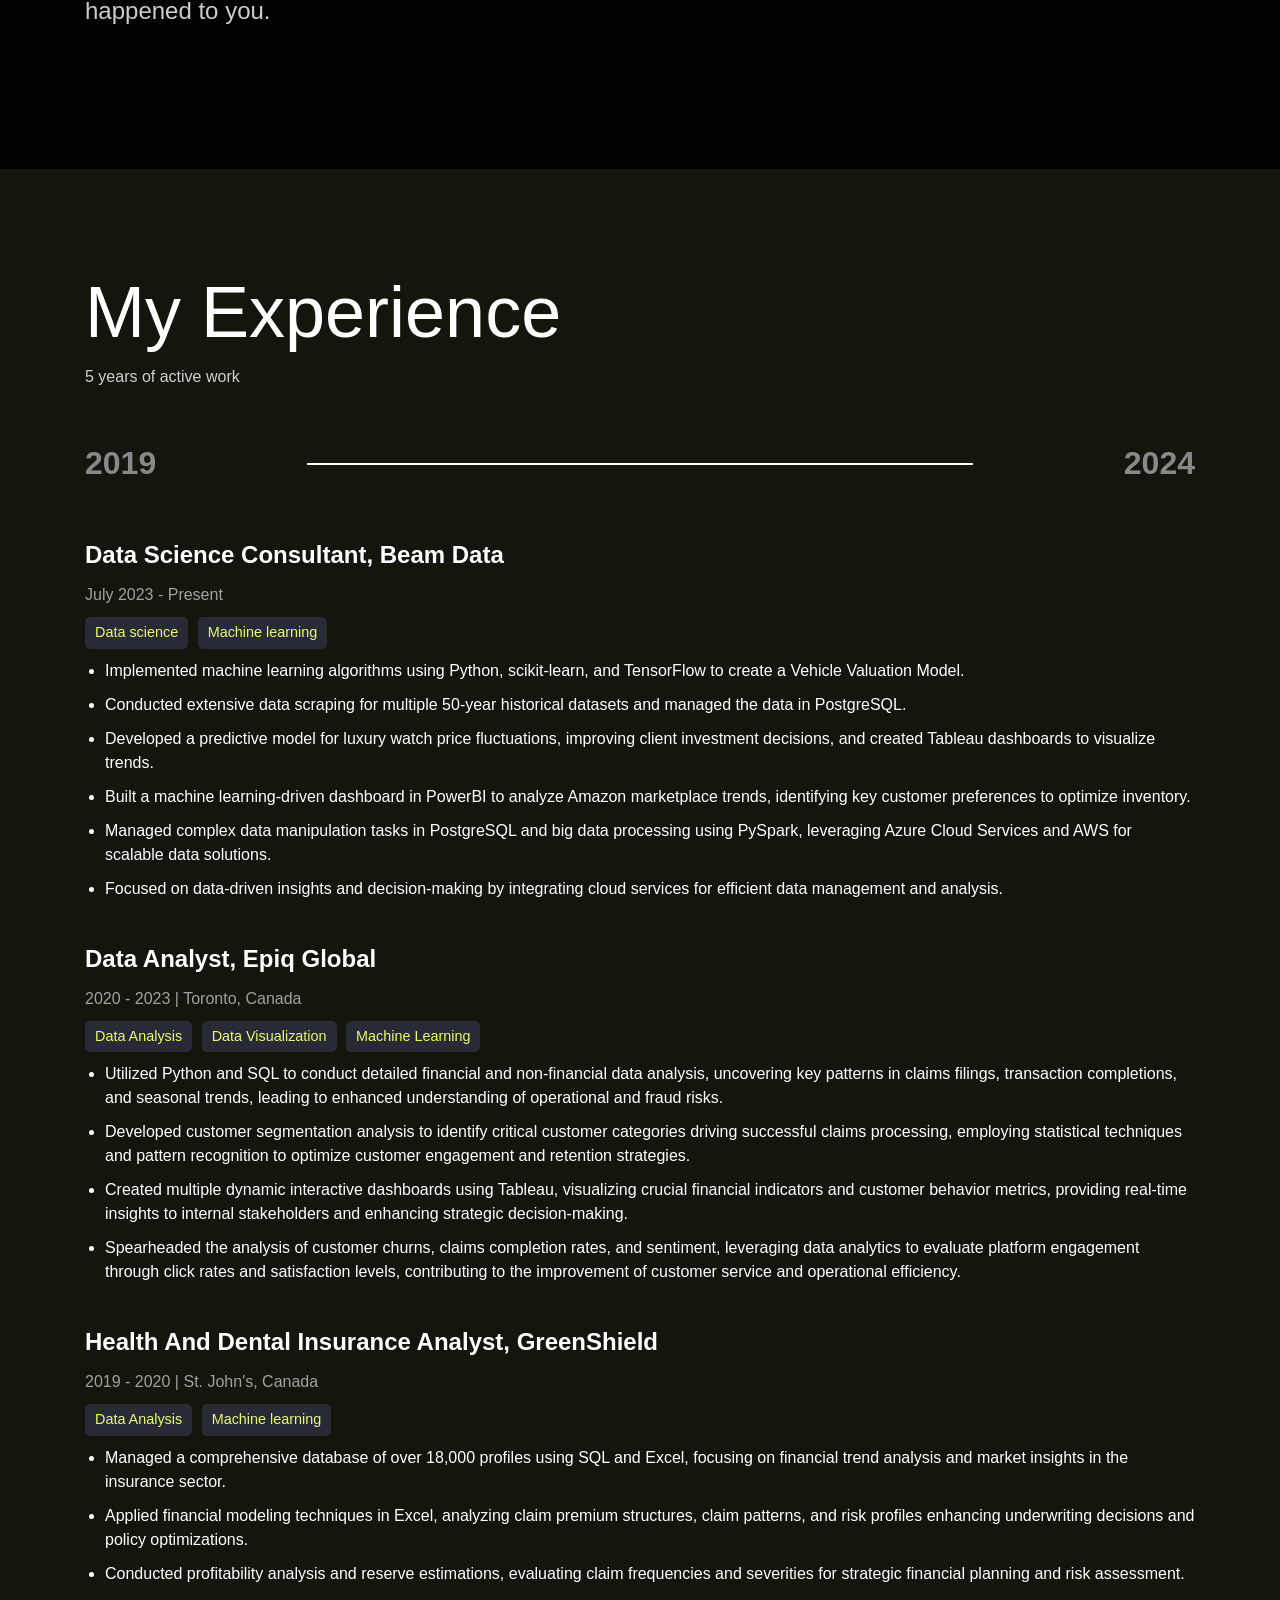
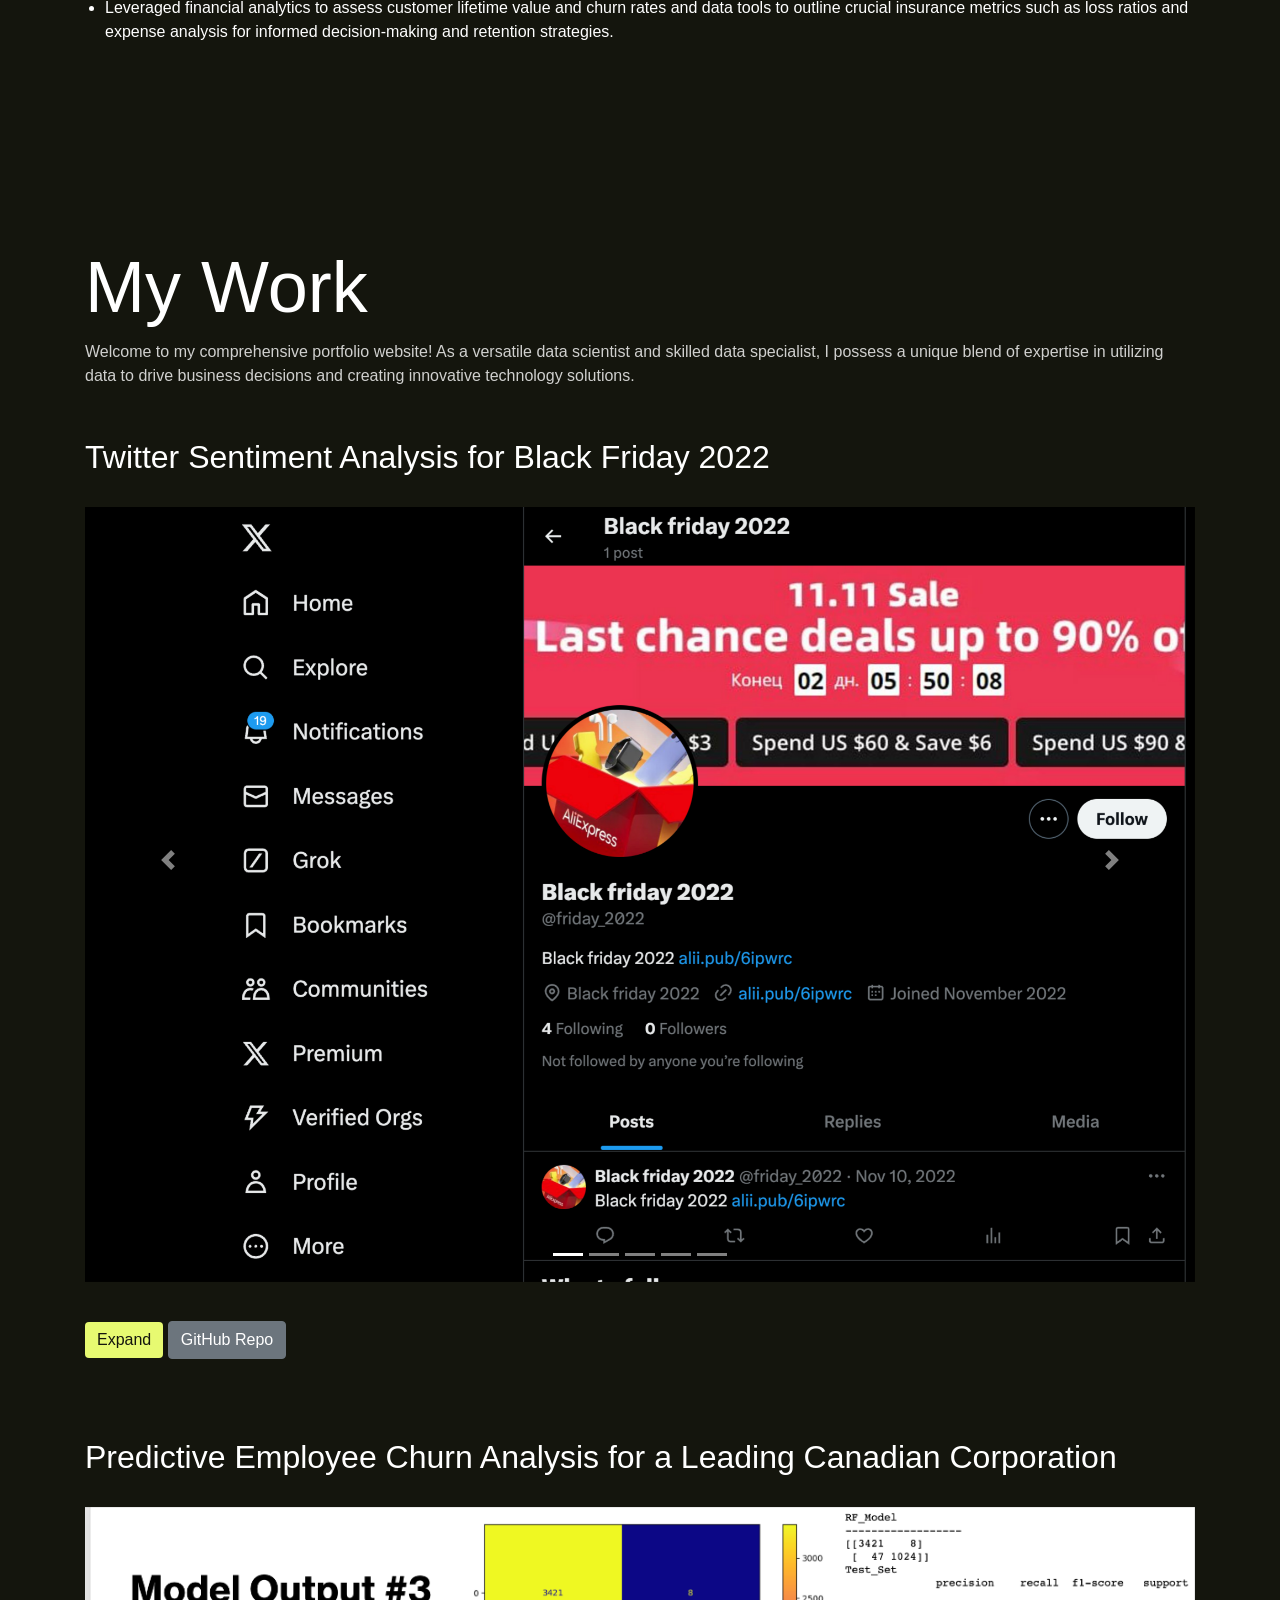
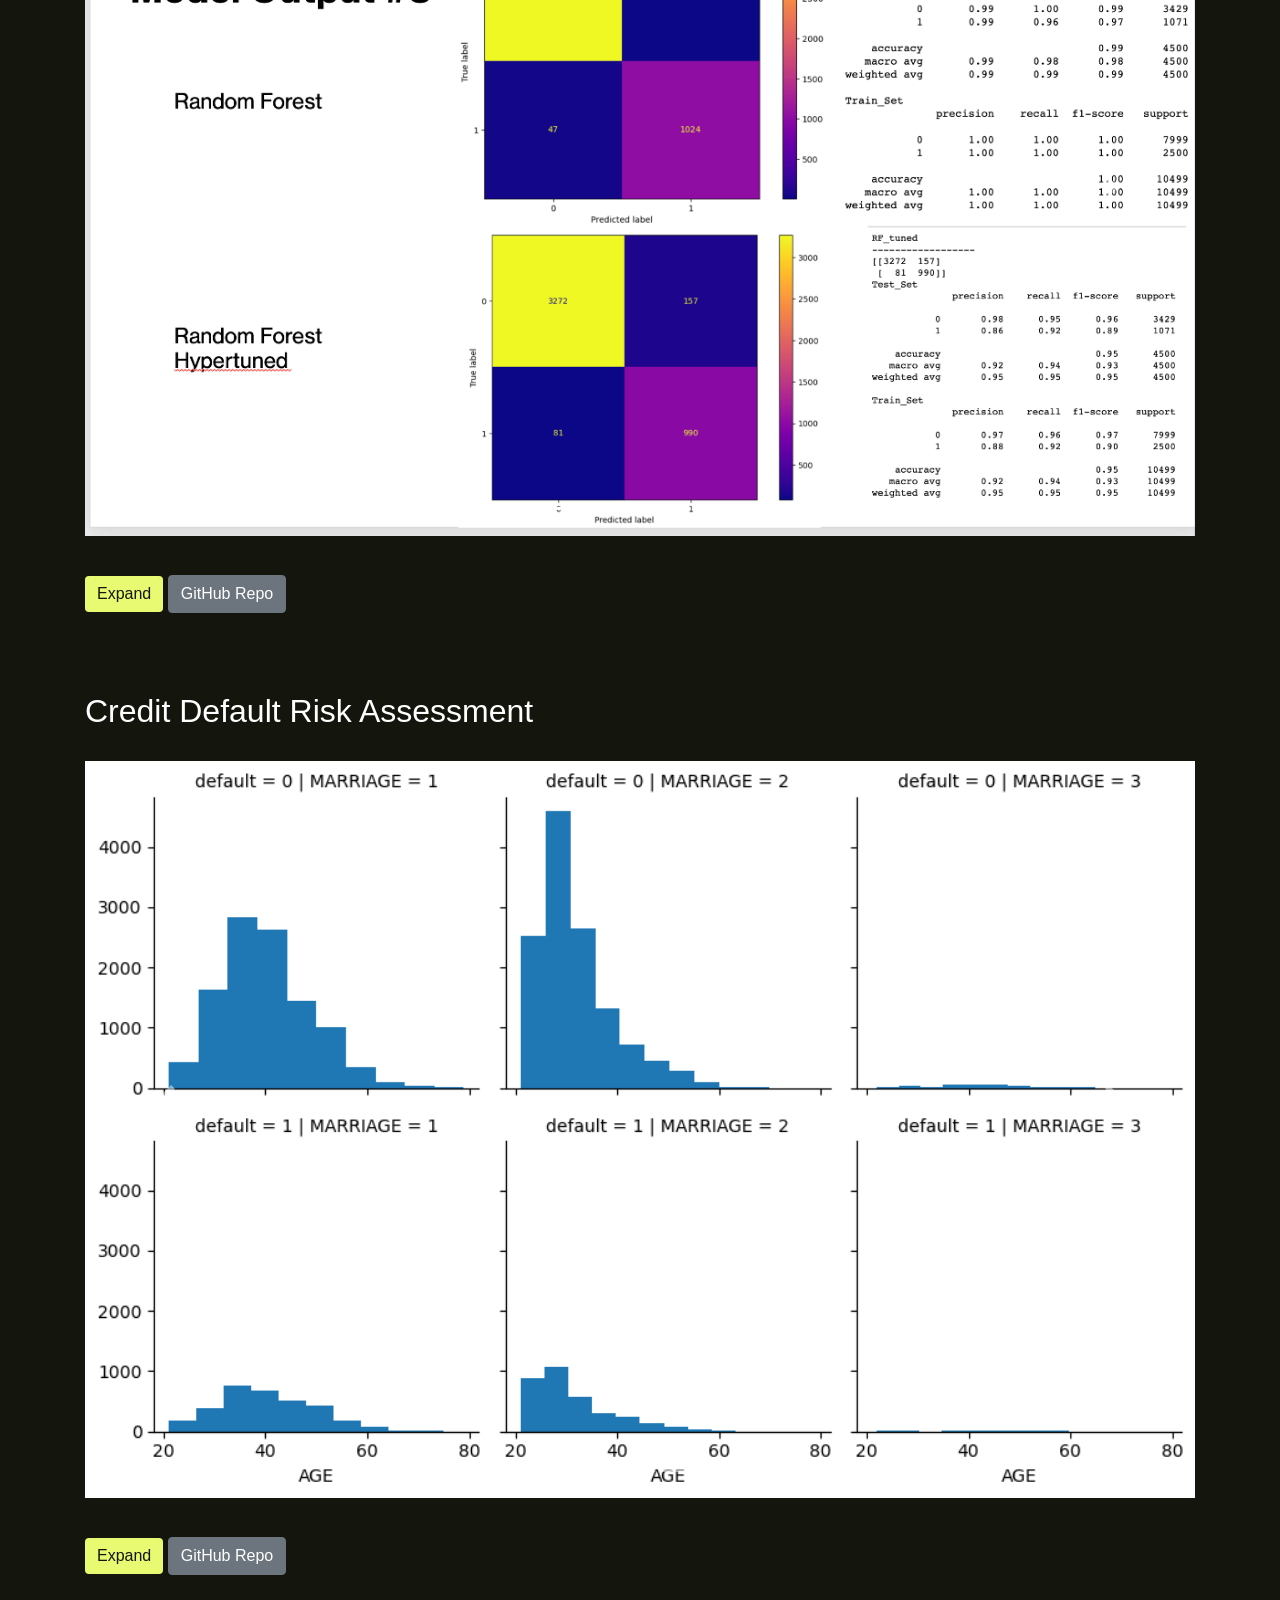
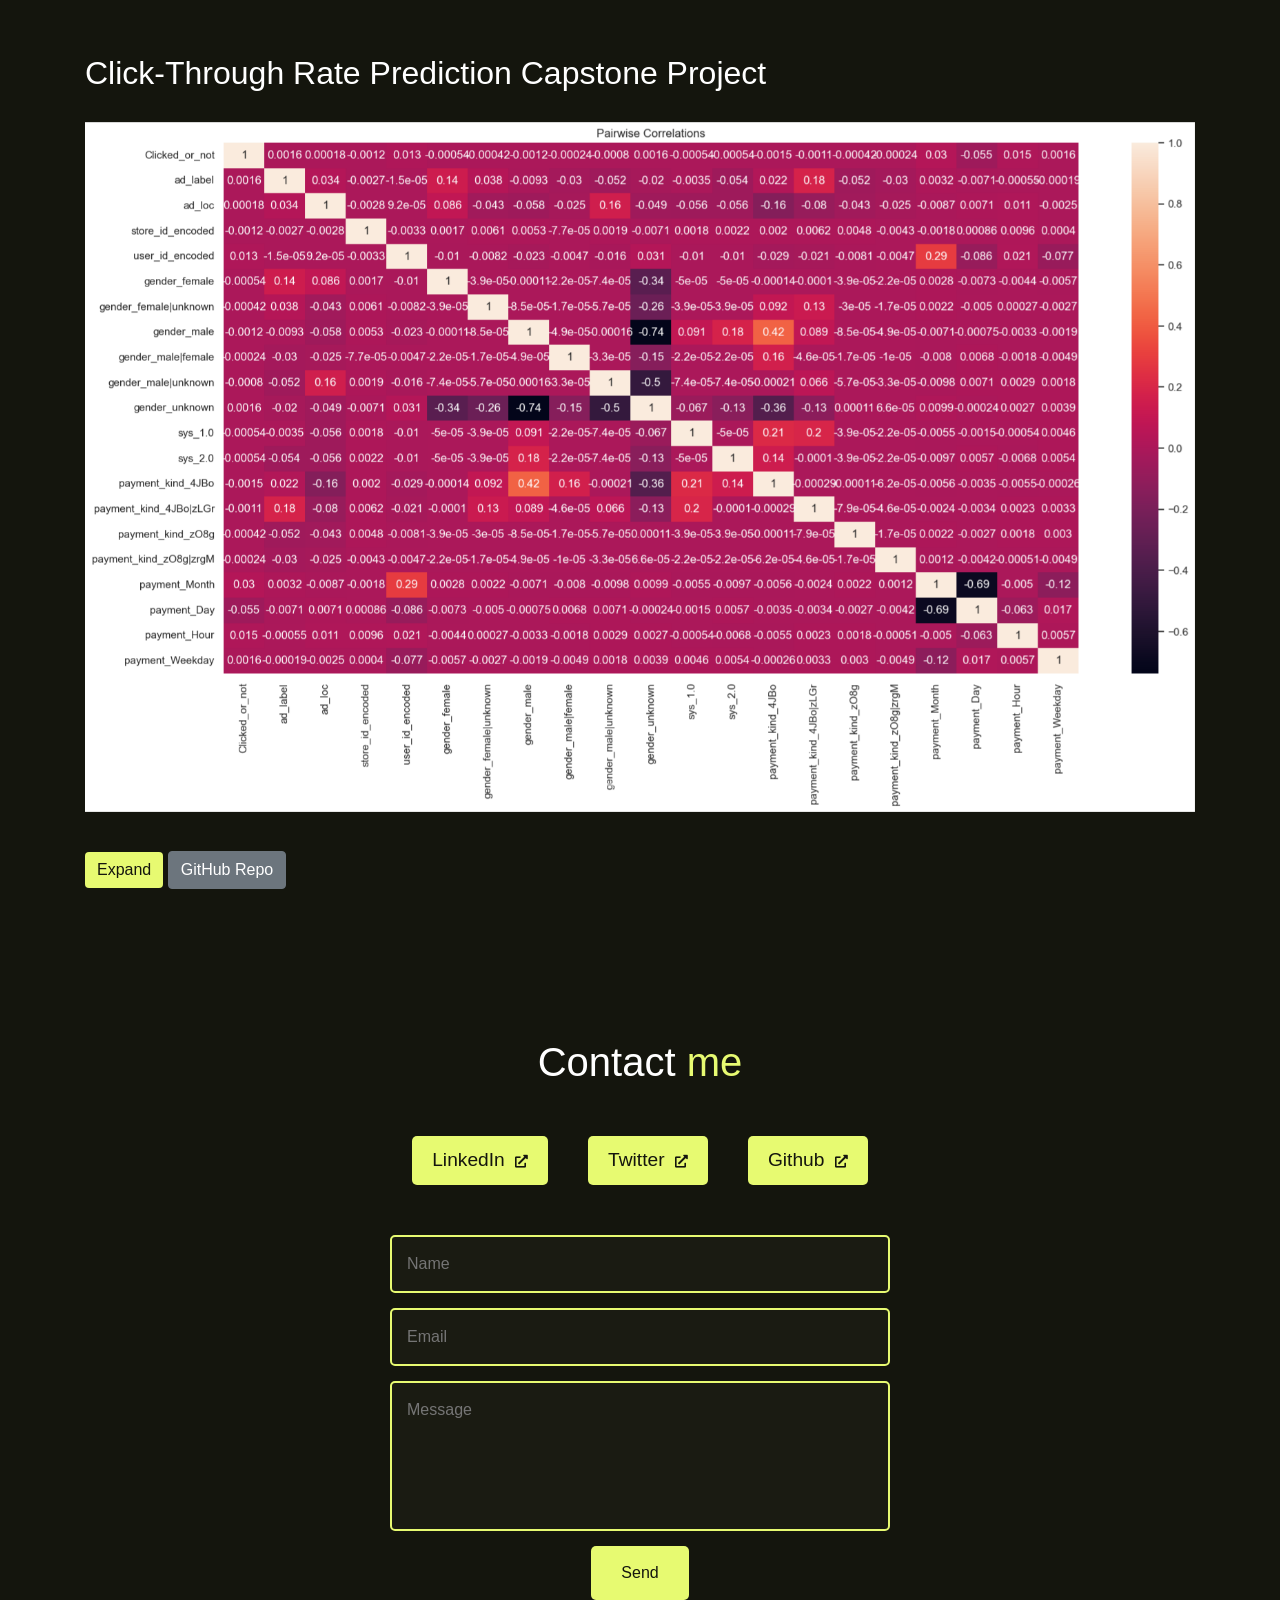
==== commit 1581d22f: "Update index.html" ====
--- a/index.html
+++ b/index.html
@@ -531,7 +531,7 @@
                     </div>
                     <ul class="experience-details">
                         <li>Implemented machine learning algorithms using Python, scikit-learn, and TensorFlow to create a Vehicle Valuation Model.</li>
-                        <li>Conducted extensive data scraping for multiple 50-year historical datasets and managed the data in PostgreSQL and MySQL.</li>
+                        <li>Conducted extensive data scraping for multiple 50-year historical datasets and managed the data in PostgreSQL.</li>
                         <li>Developed a predictive model for luxury watch price fluctuations, improving client investment decisions, and created Tableau dashboards to visualize trends.</li>
                         <li>Built a machine learning-driven dashboard in PowerBI to analyze Amazon marketplace trends, identifying key customer preferences to optimize inventory.</li>
                         <li>Managed complex data manipulation tasks in PostgreSQL and big data processing using PySpark, leveraging Azure Cloud Services and AWS for scalable data solutions.</li>
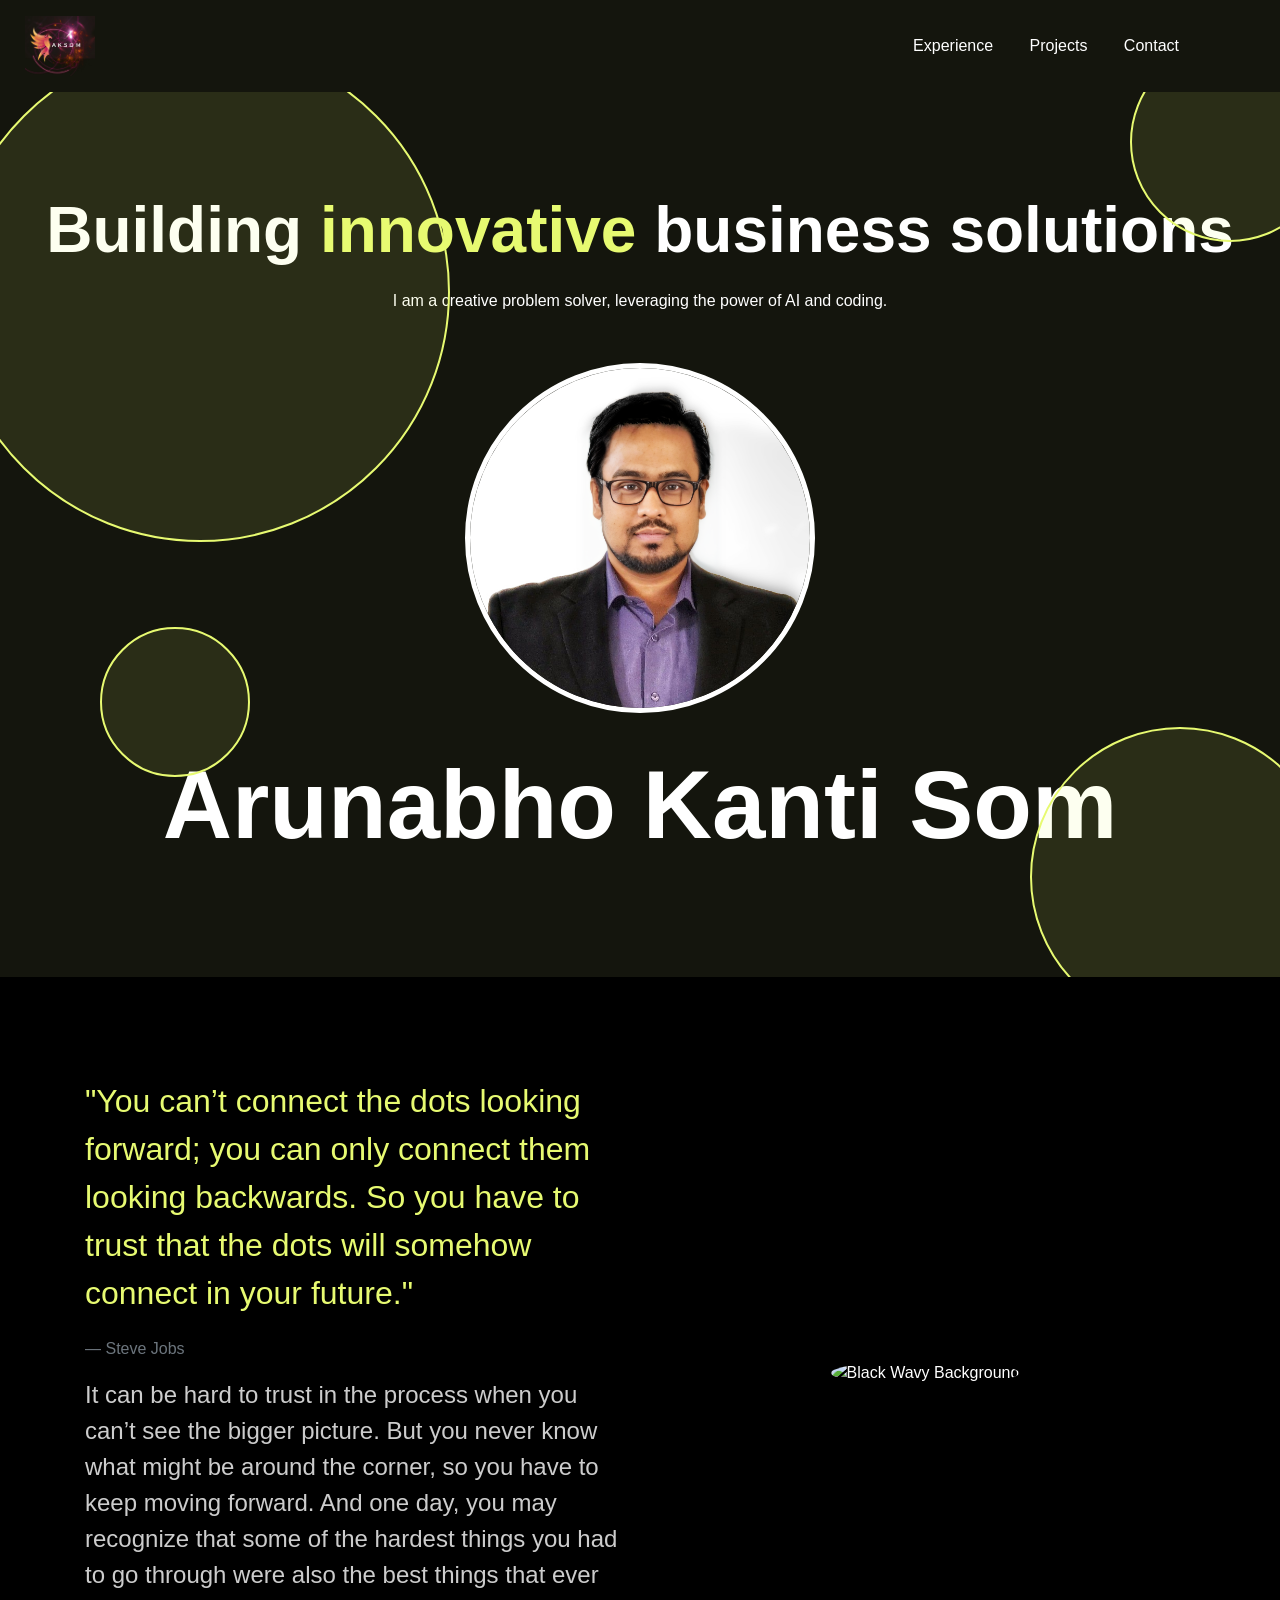
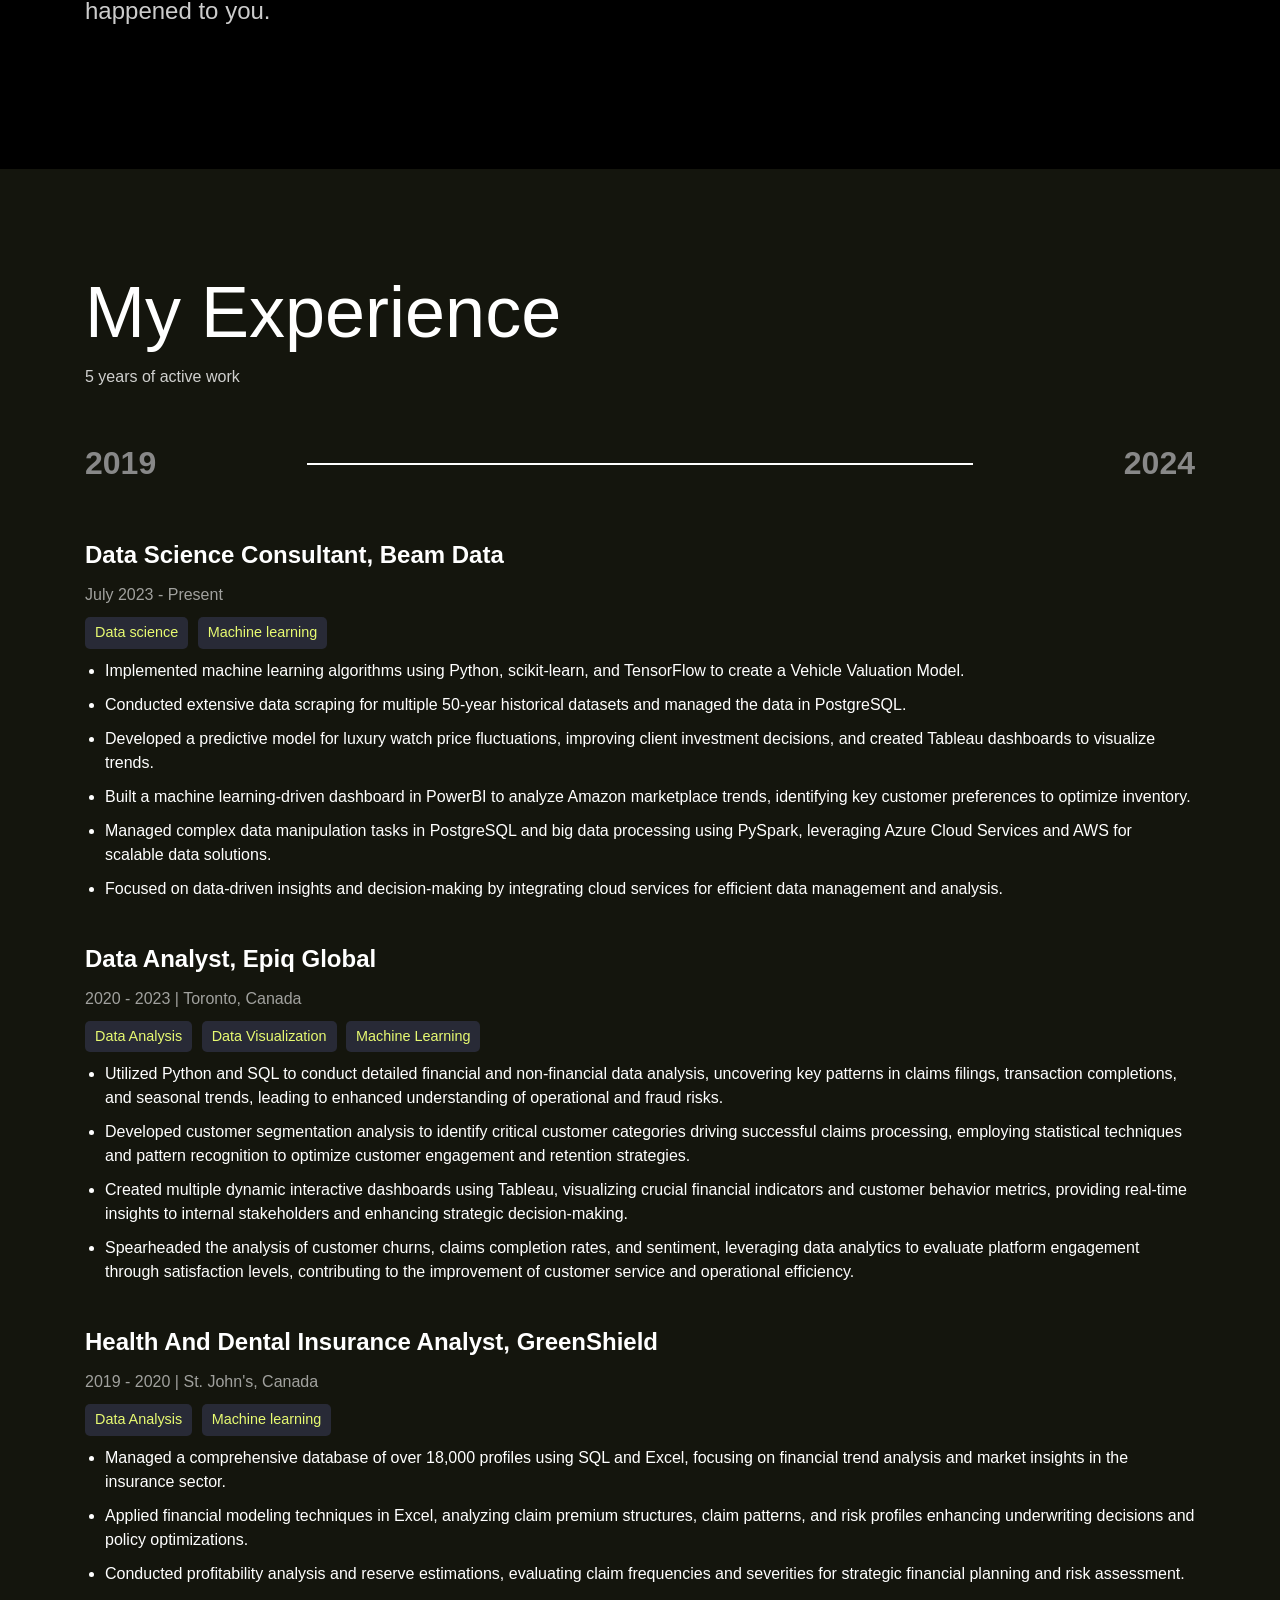
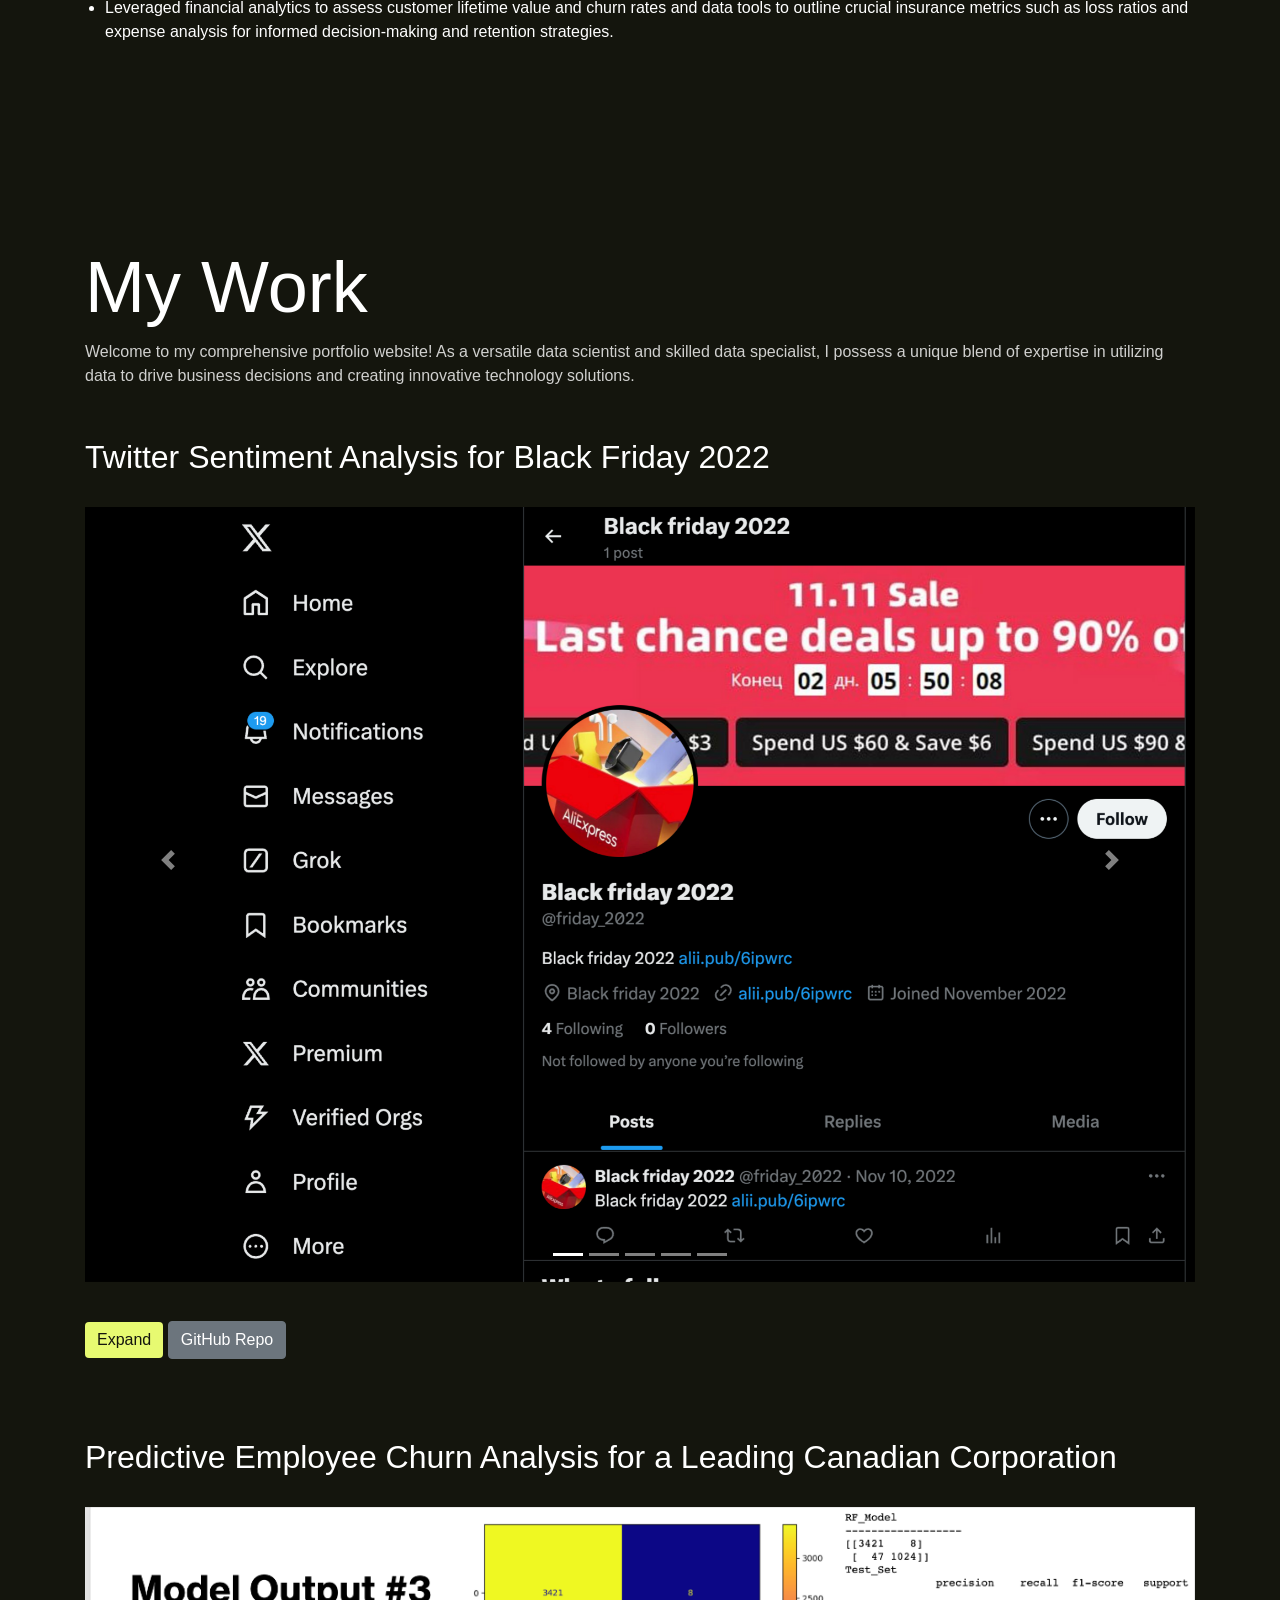
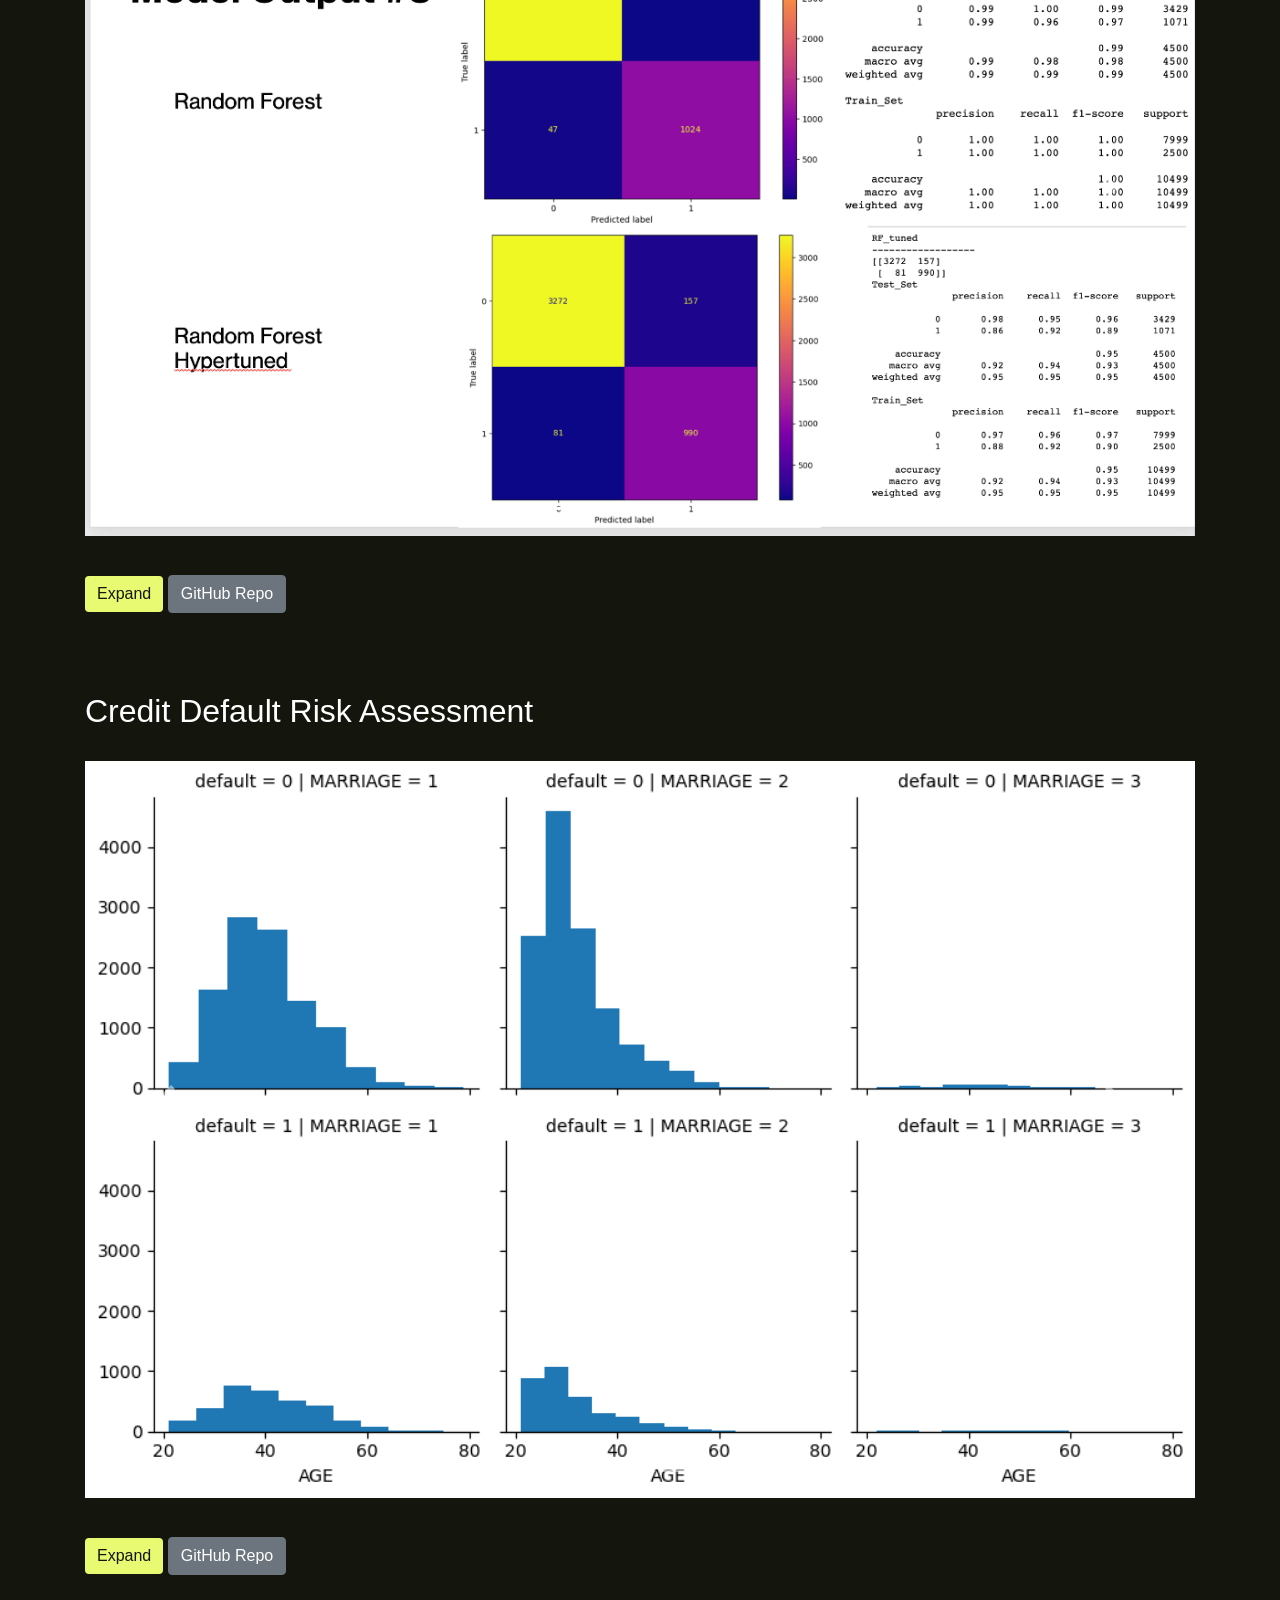
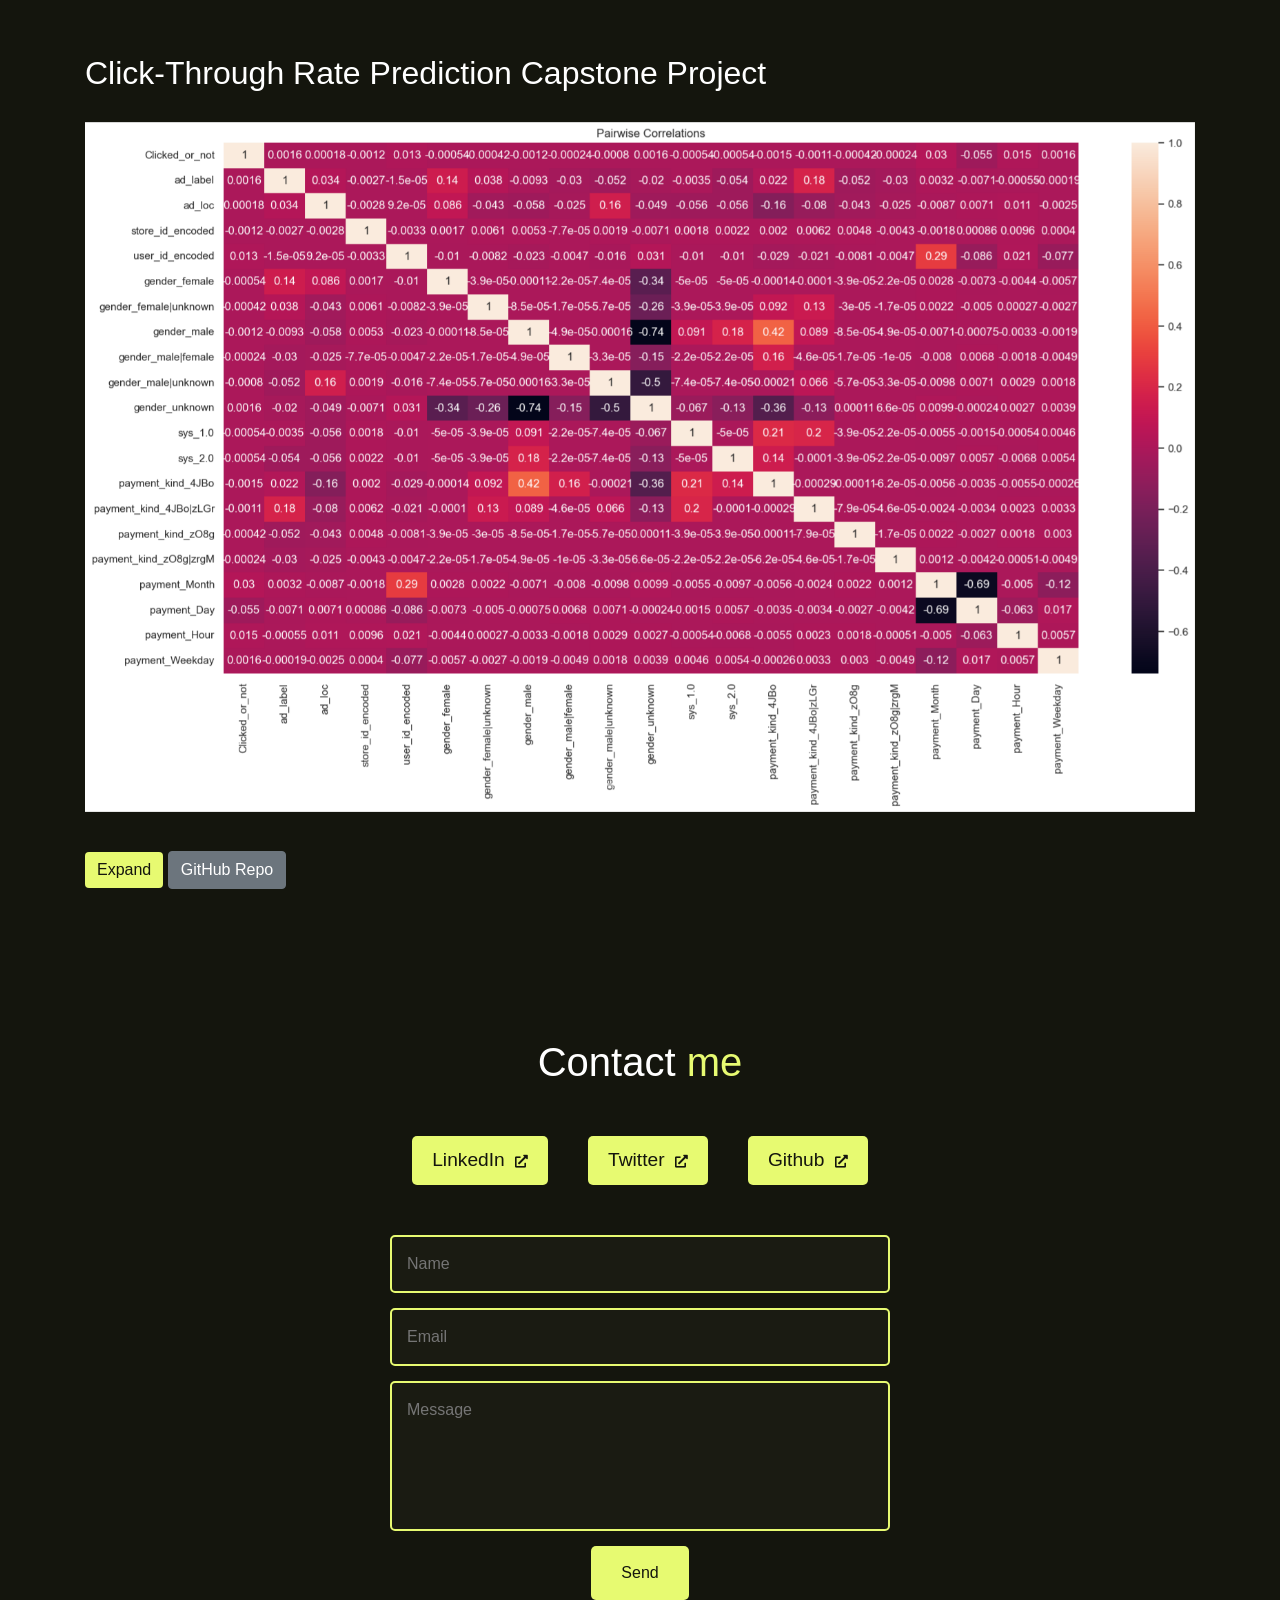
==== commit 20eed82e: "Update index.html" ====
--- a/index.html
+++ b/index.html
@@ -551,7 +551,7 @@
                         <li>Utilized Python and SQL to conduct detailed financial and non-financial data analysis, uncovering key patterns in claims filings, transaction completions, and seasonal trends, leading to enhanced understanding of operational and fraud risks.</li>
                         <li>Developed customer segmentation analysis to identify critical customer categories driving successful claims processing, employing statistical techniques and pattern recognition to optimize customer engagement and retention strategies.</li>
                         <li>Created multiple dynamic interactive dashboards using Tableau, visualizing crucial financial indicators and customer behavior metrics, providing real-time insights to internal stakeholders and enhancing strategic decision-making.</li>
-                        <li>Spearheaded the analysis of customer churns, claims completion rates, and sentiment, leveraging data analytics to evaluate platform engagement through click rates and satisfaction levels, contributing to the improvement of customer service and operational efficiency.</li>
+                        <li>Spearheaded the analysis of customer churns, claims completion rates, and sentiment, leveraging data analytics to evaluate platform engagement through satisfaction levels, contributing to the improvement of customer service and operational efficiency.</li>
                     </ul>
                 </div>
                 <div class="experience-item">
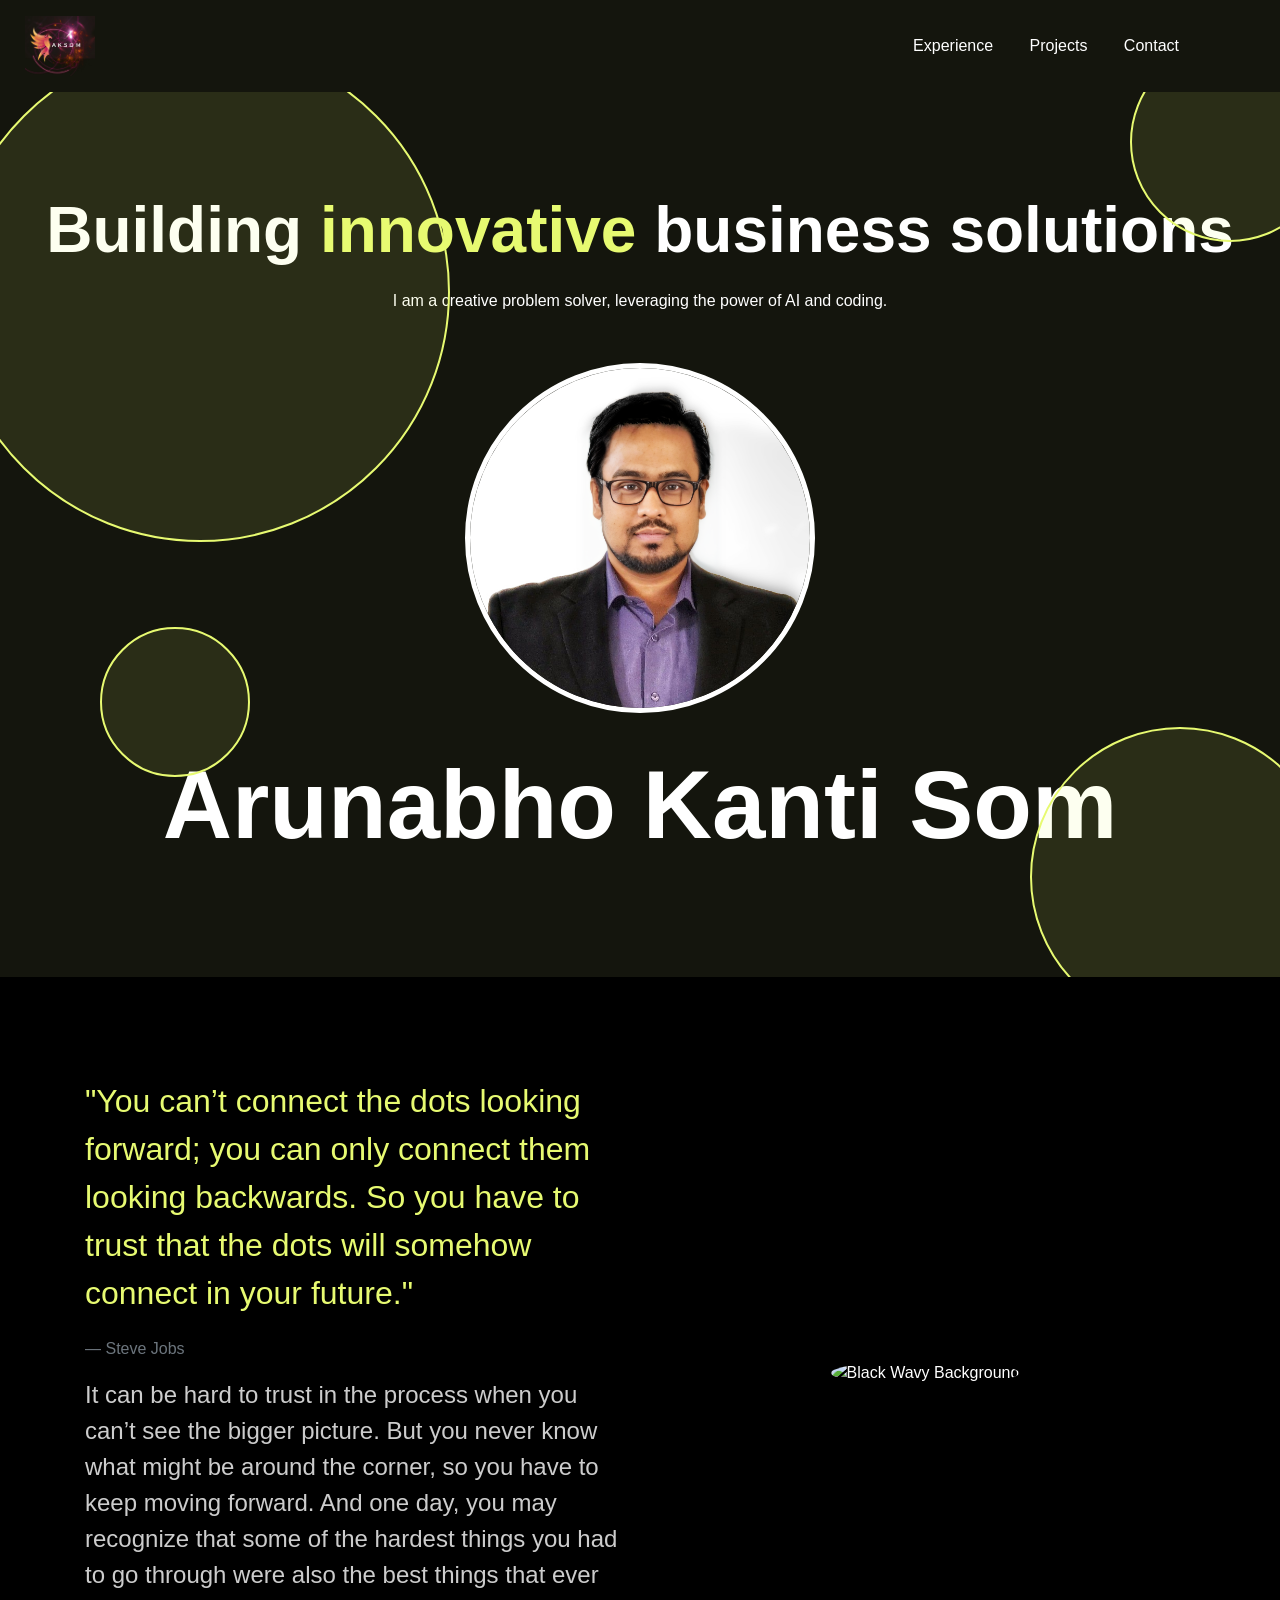
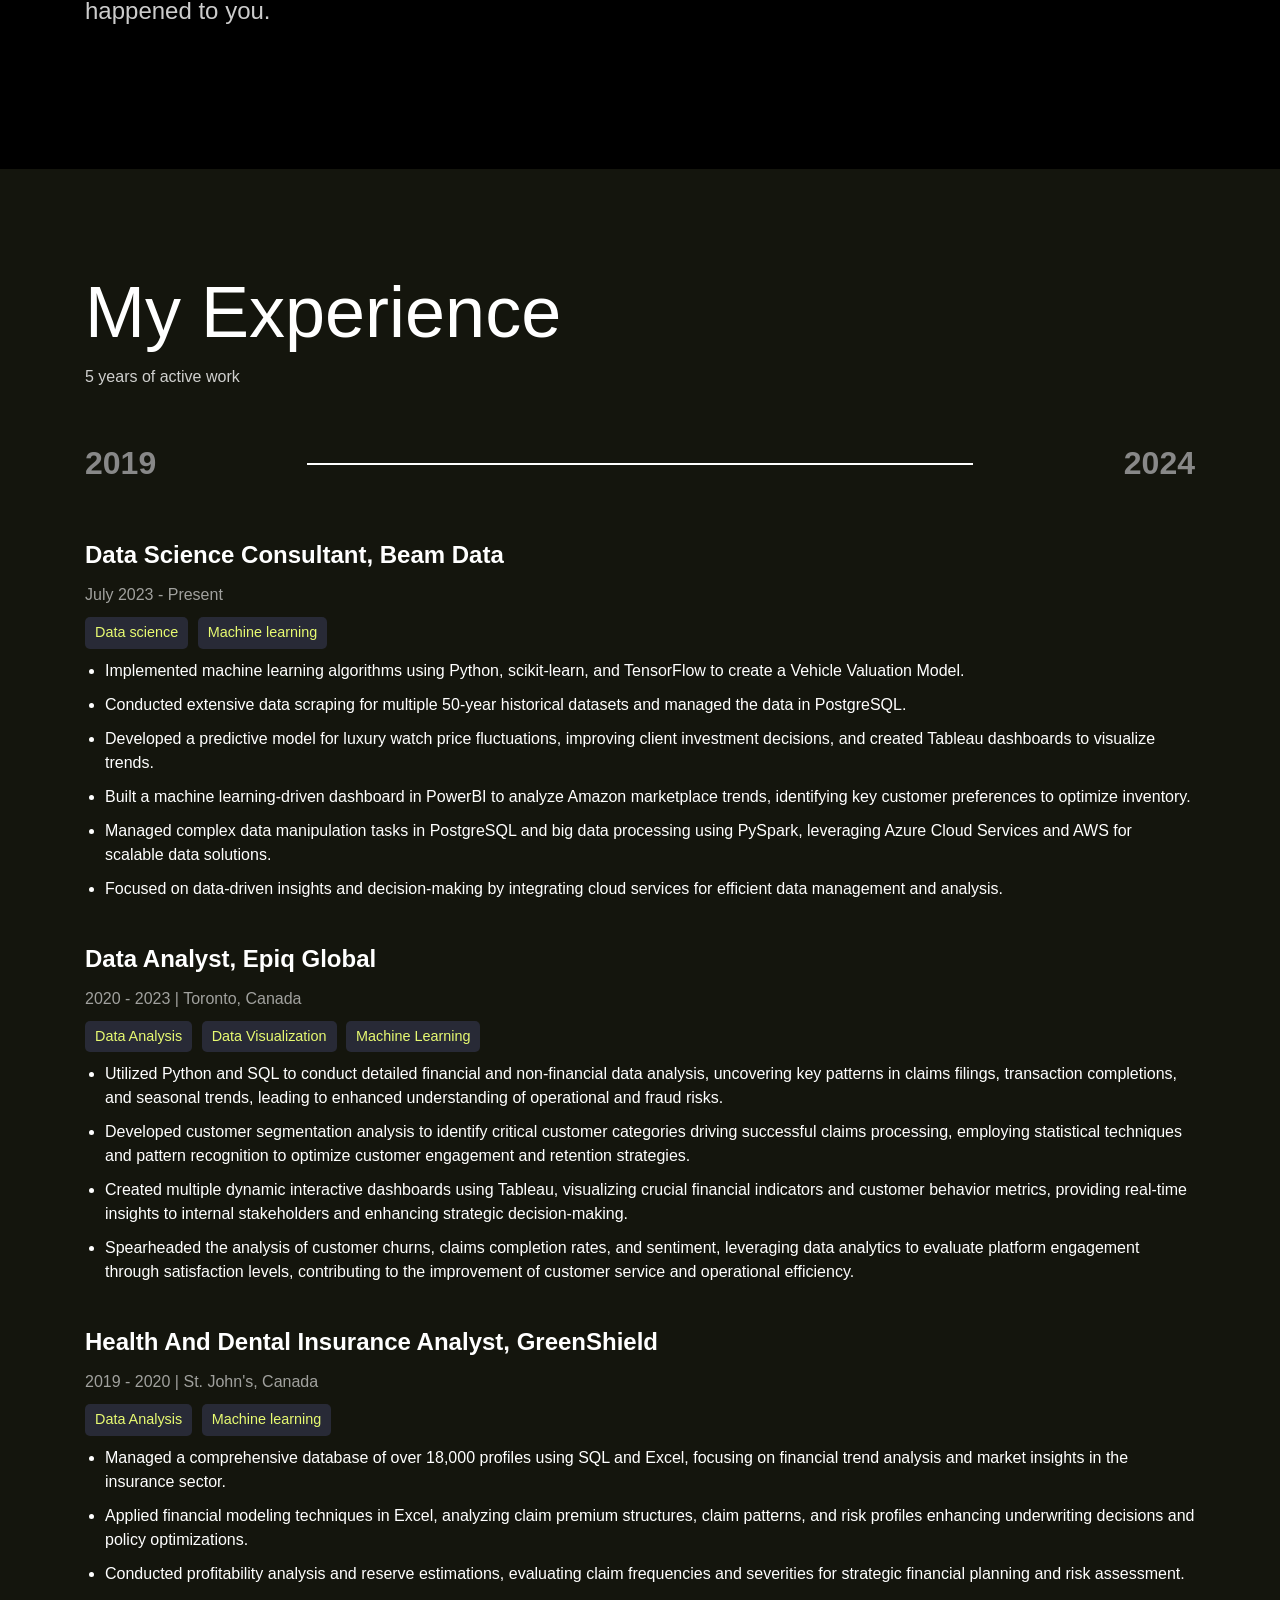
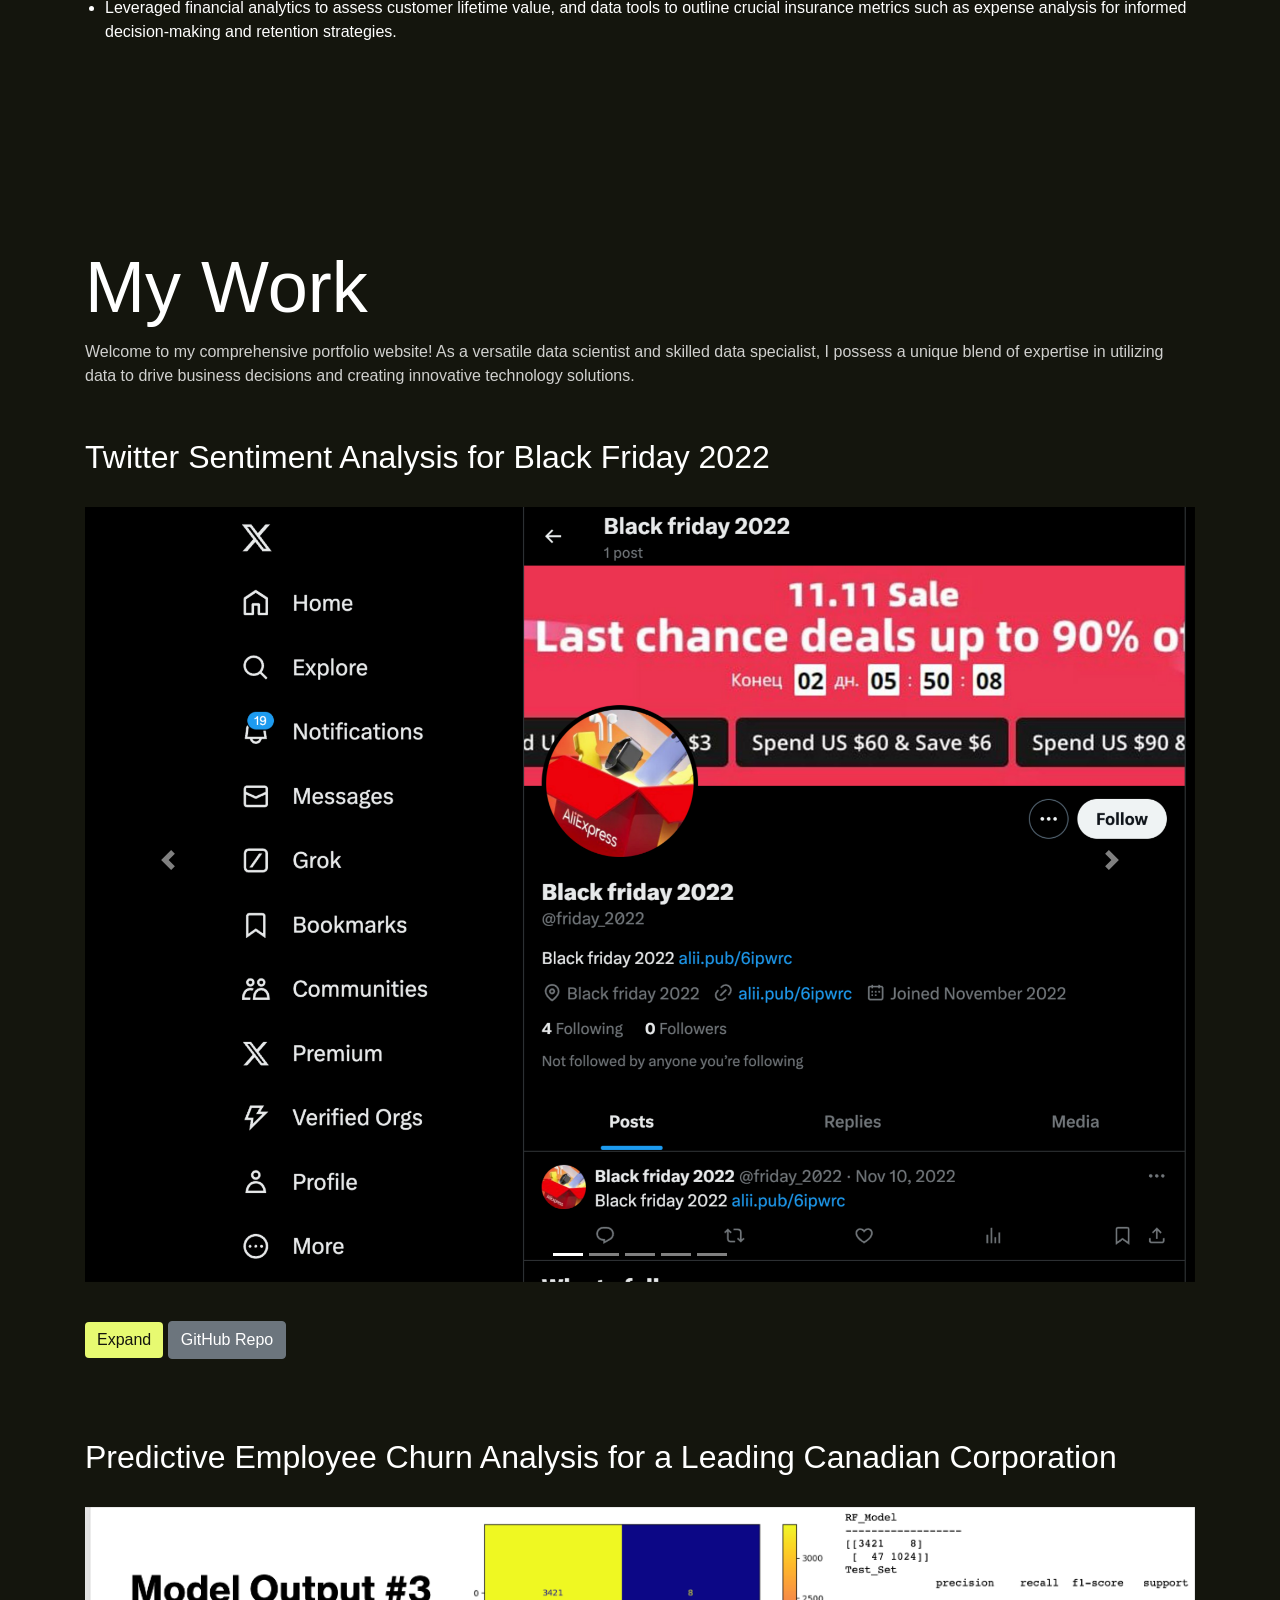
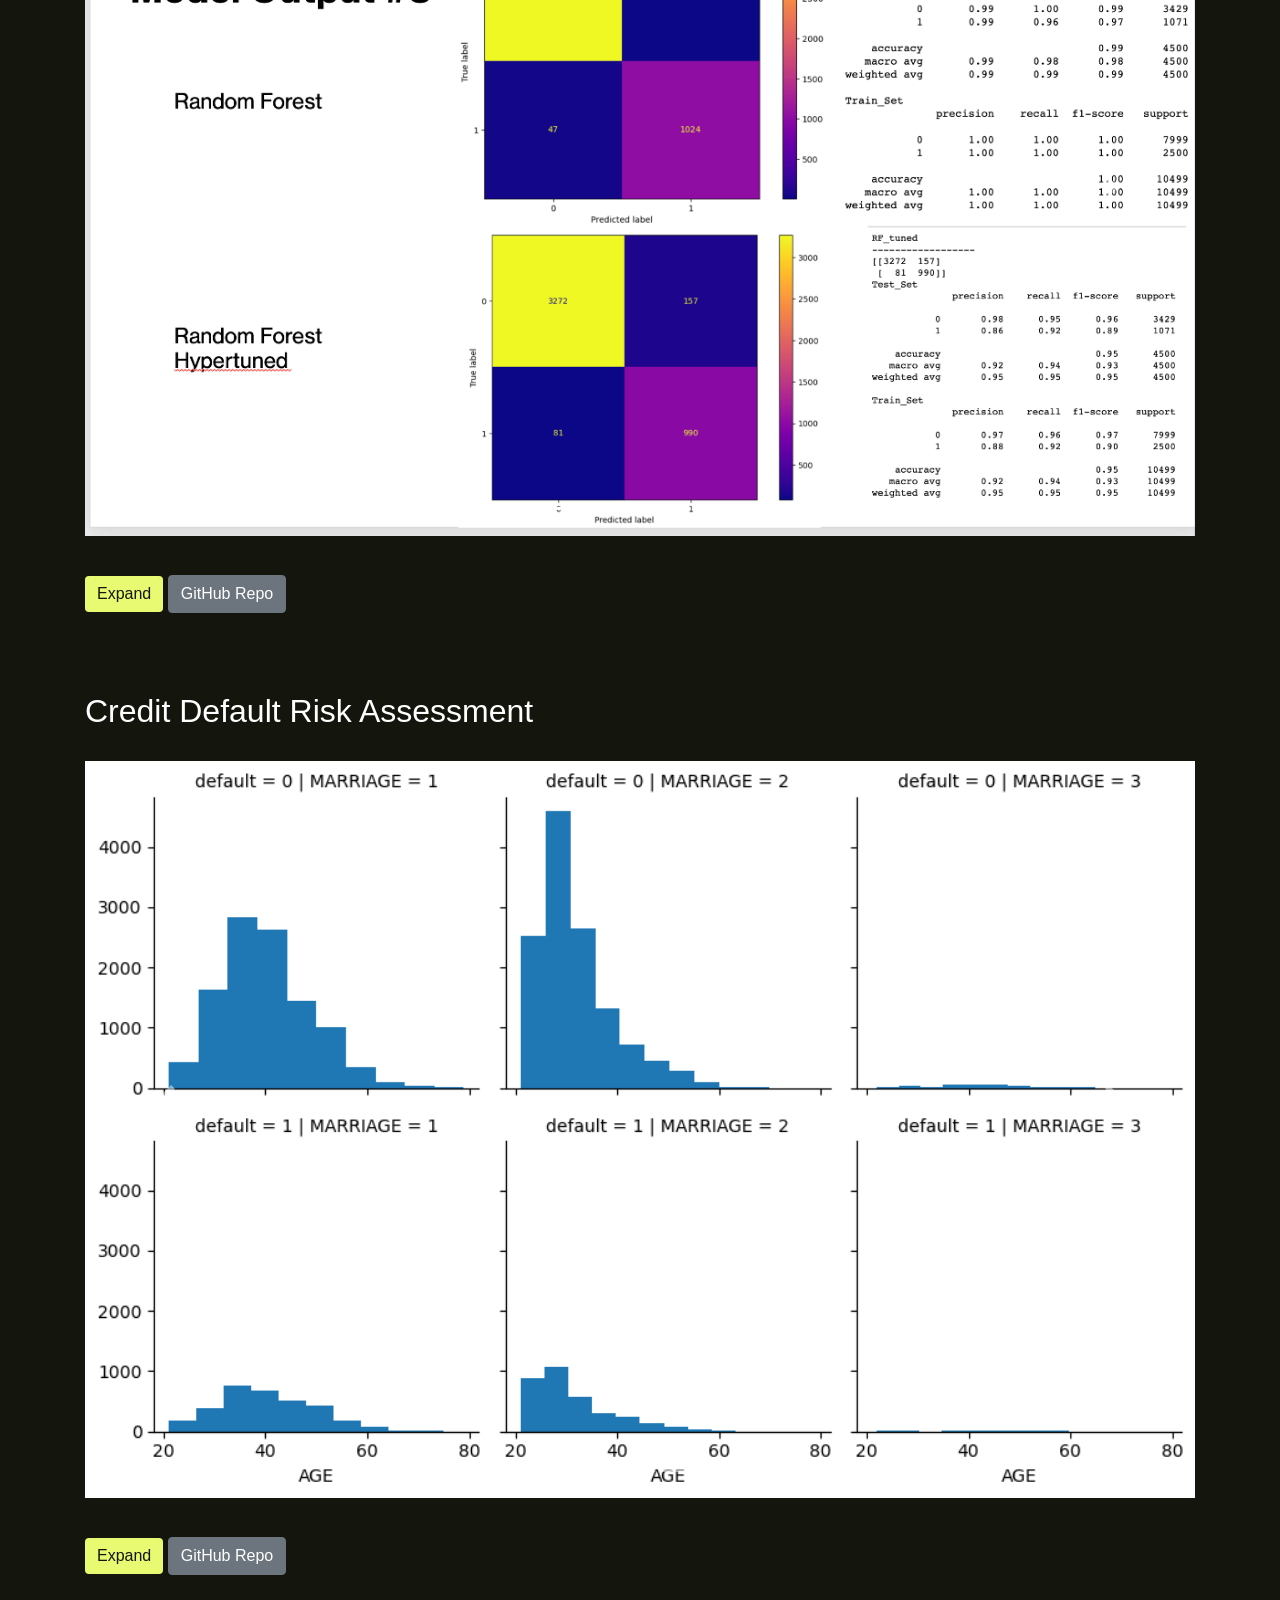
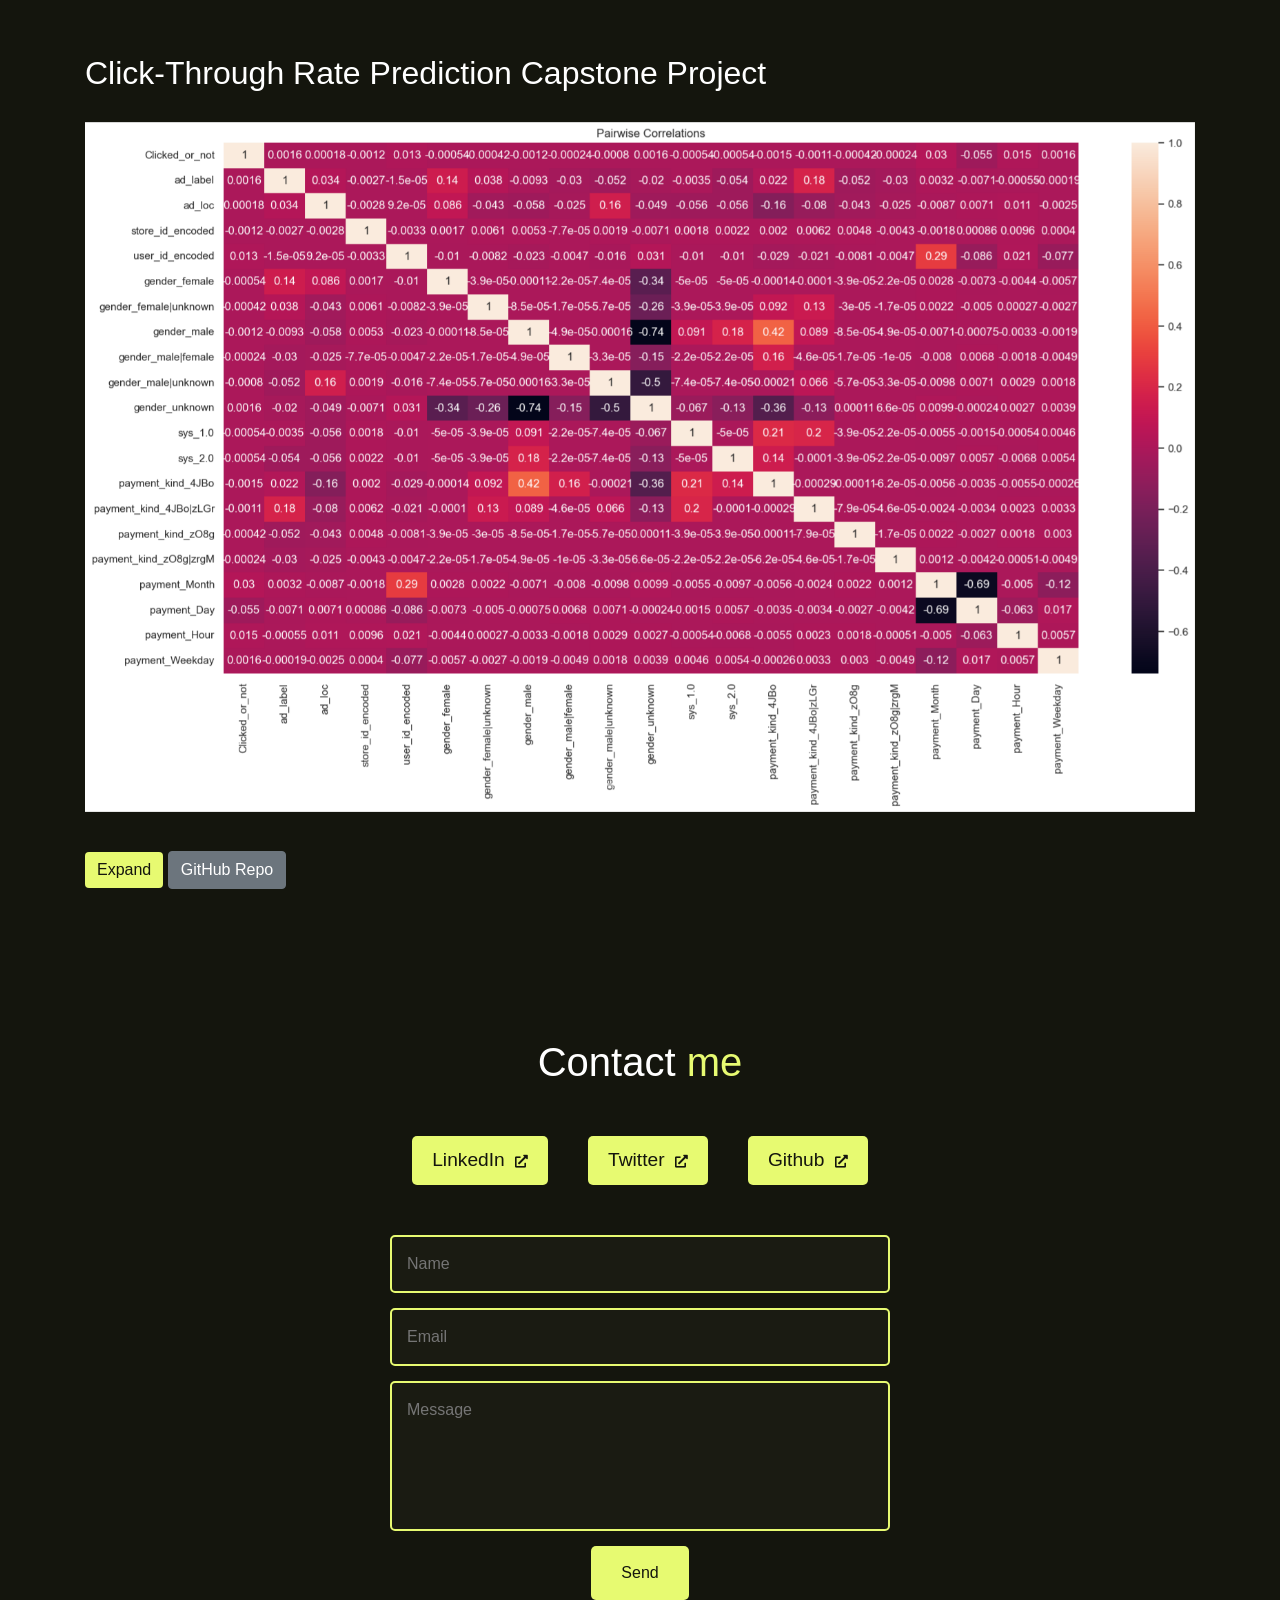
==== commit 0f806703: "Update index.html" ====
--- a/index.html
+++ b/index.html
@@ -565,7 +565,7 @@
                         <li>Managed a comprehensive database of over 18,000 profiles using SQL and Excel, focusing on financial trend analysis and market insights in the insurance sector.</li>
                         <li>Applied financial modeling techniques in Excel, analyzing claim premium structures, claim patterns, and risk profiles enhancing underwriting decisions and policy optimizations.</li>
                         <li>Conducted profitability analysis and reserve estimations, evaluating claim frequencies and severities for strategic financial planning and risk assessment.</li>
-                        <li>Leveraged financial analytics to assess customer lifetime value and churn rates and data tools to outline crucial insurance metrics such as loss ratios and expense analysis for informed decision-making and retention strategies.</li>
+                        <li>Leveraged financial analytics to assess customer lifetime value, and data tools to outline crucial insurance metrics such as expense analysis for informed decision-making and retention strategies.</li>
                     </ul>
                 </div>
             </div>
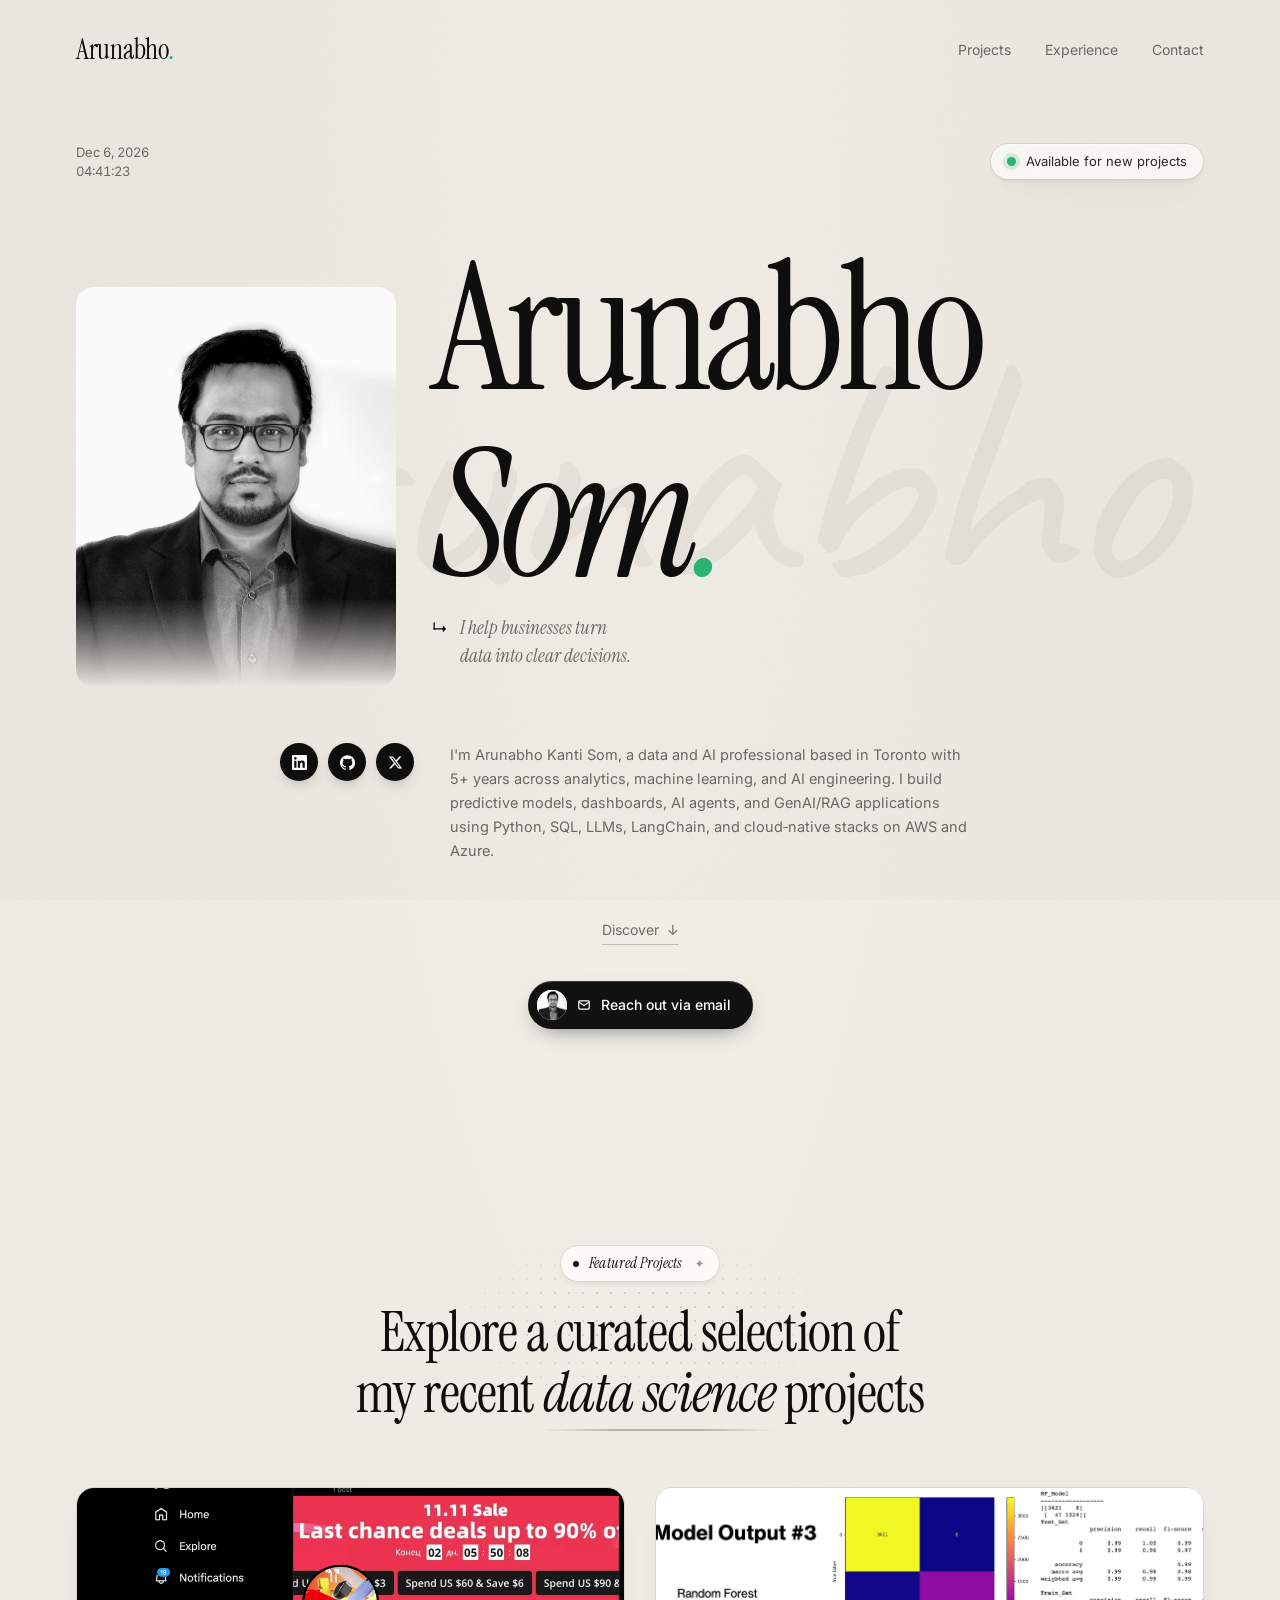
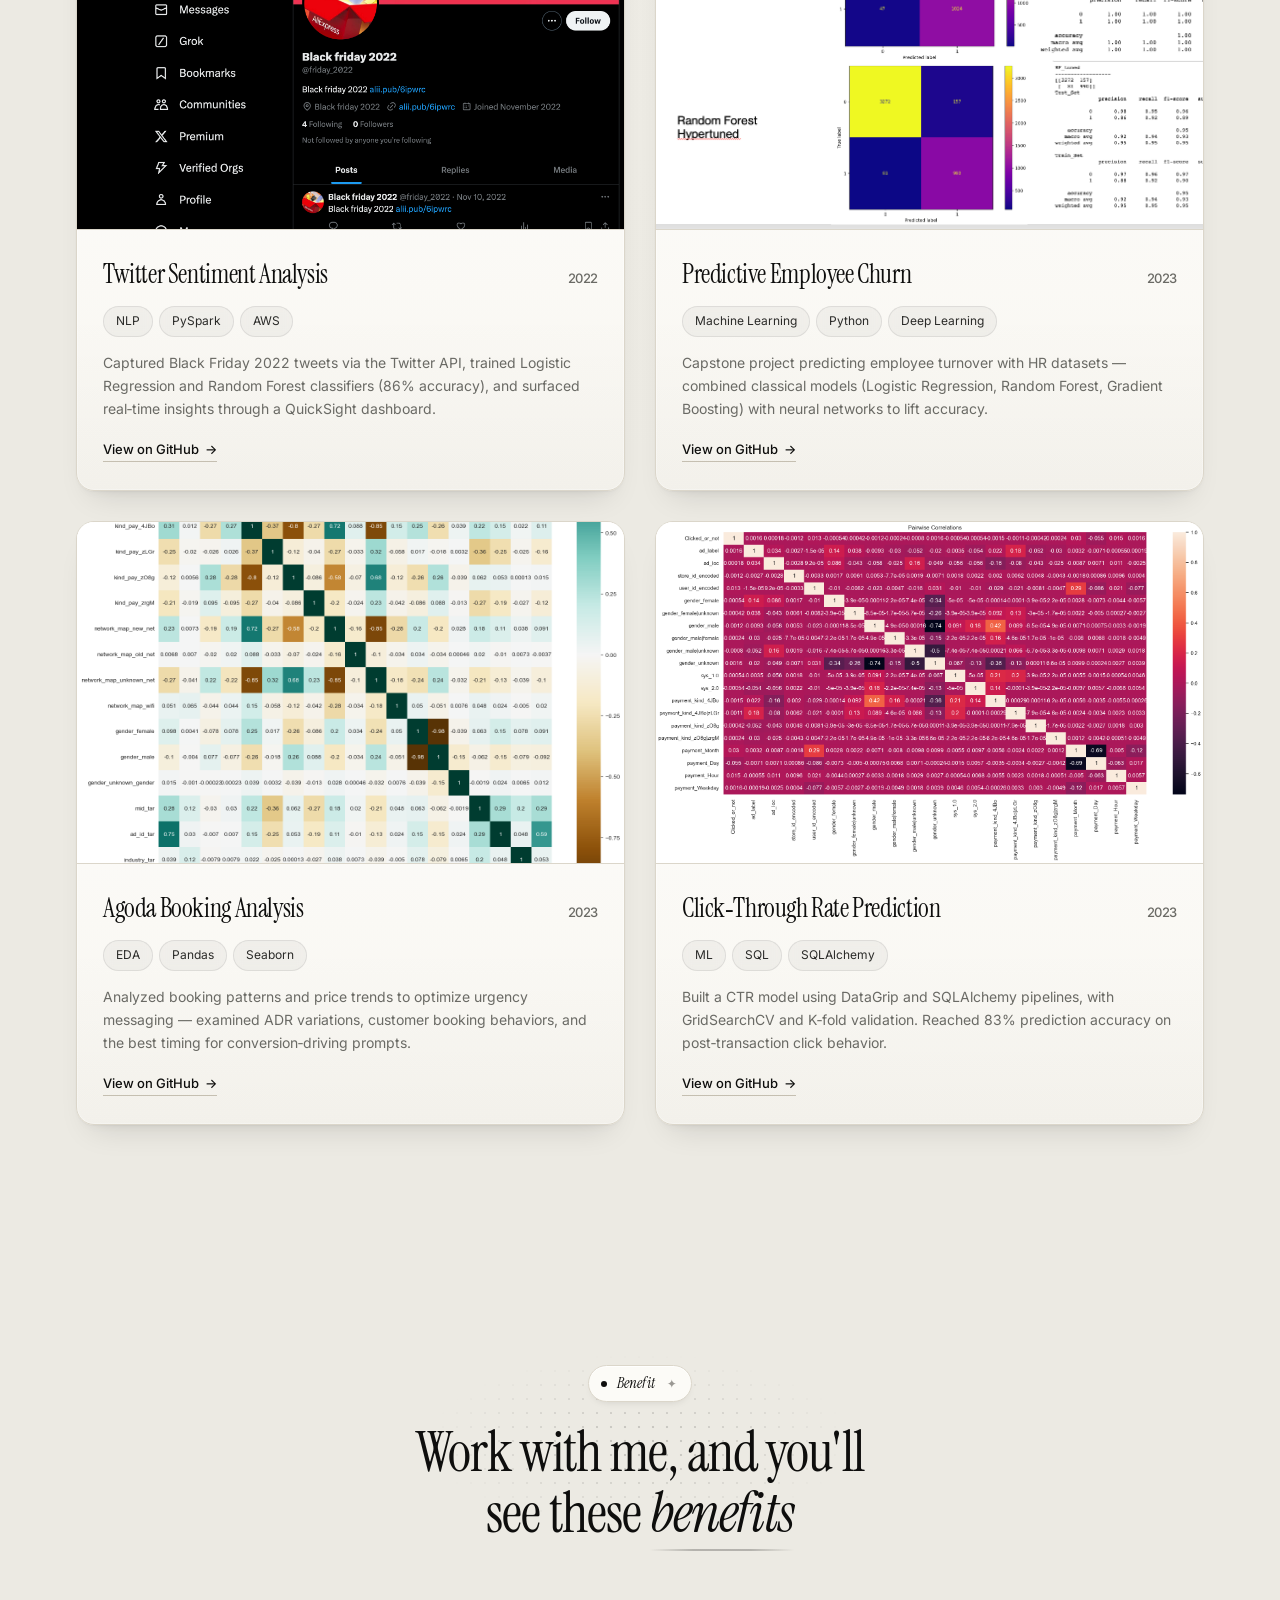
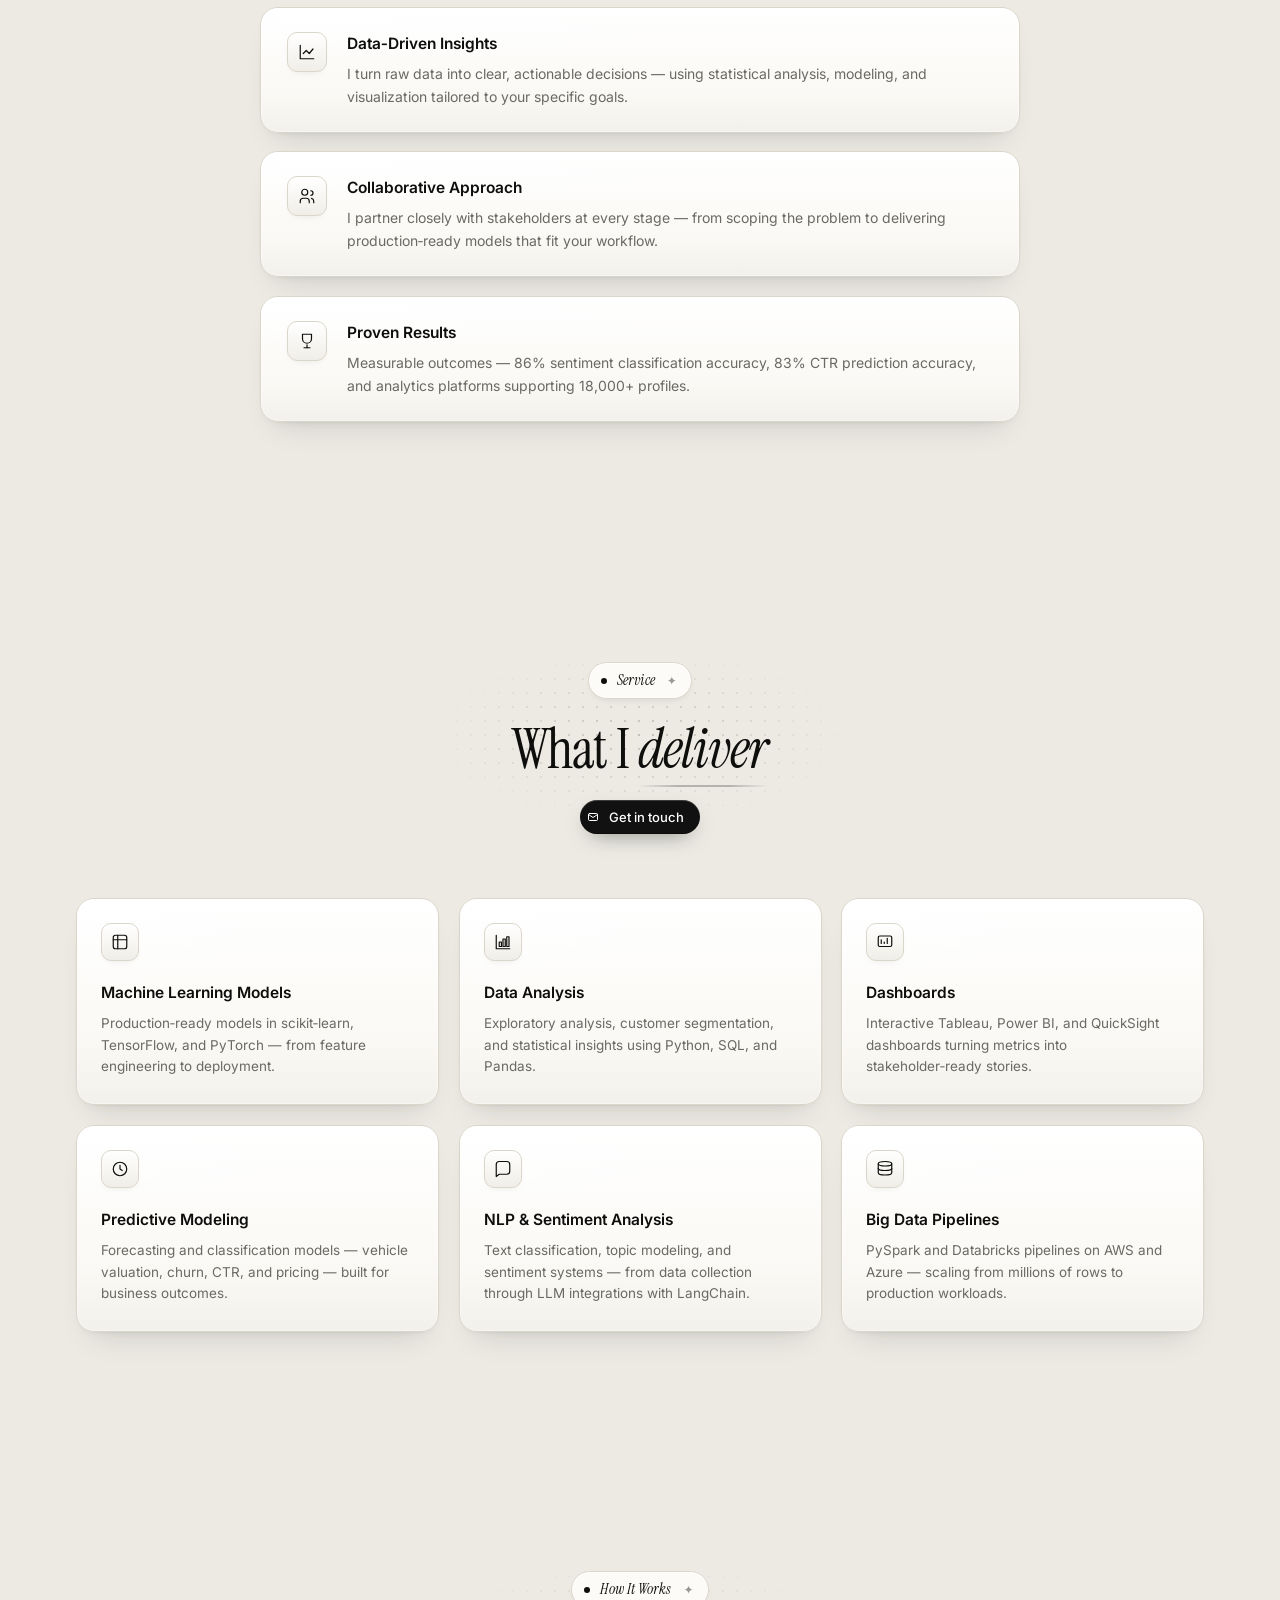
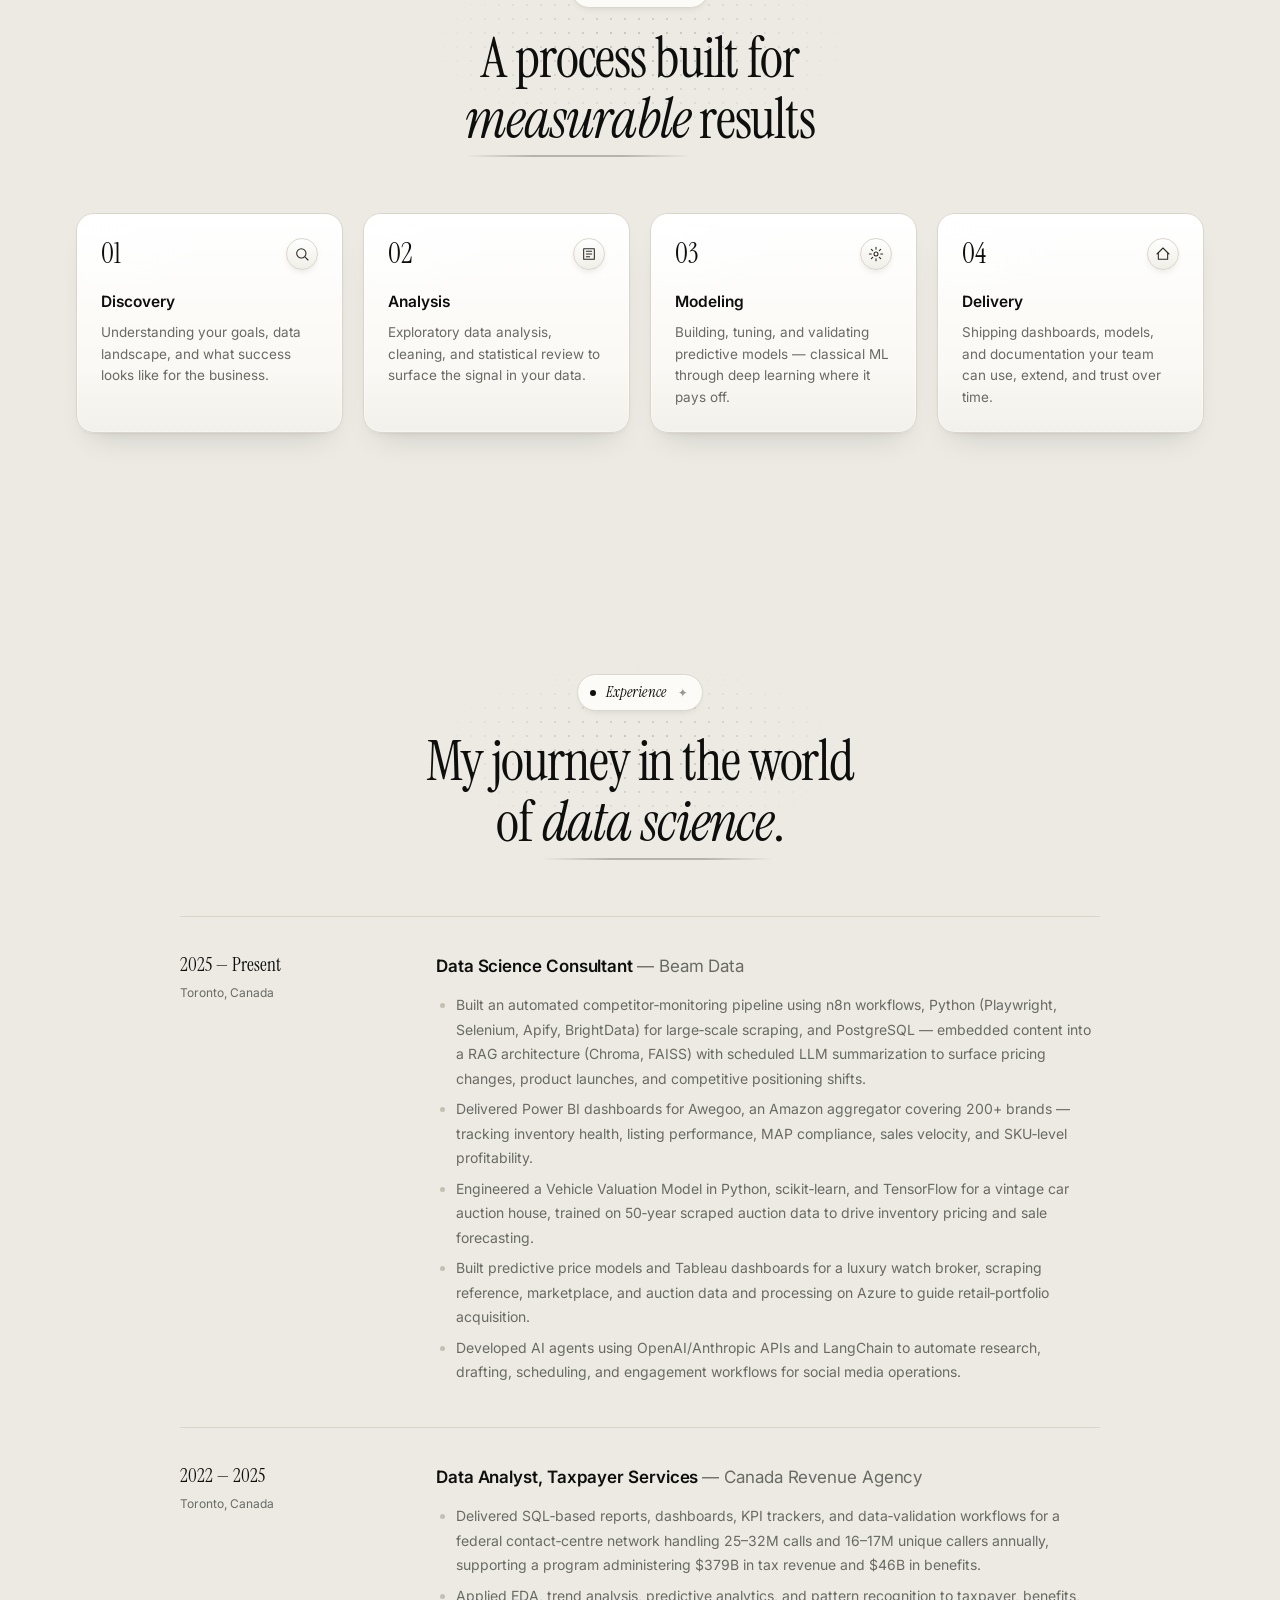
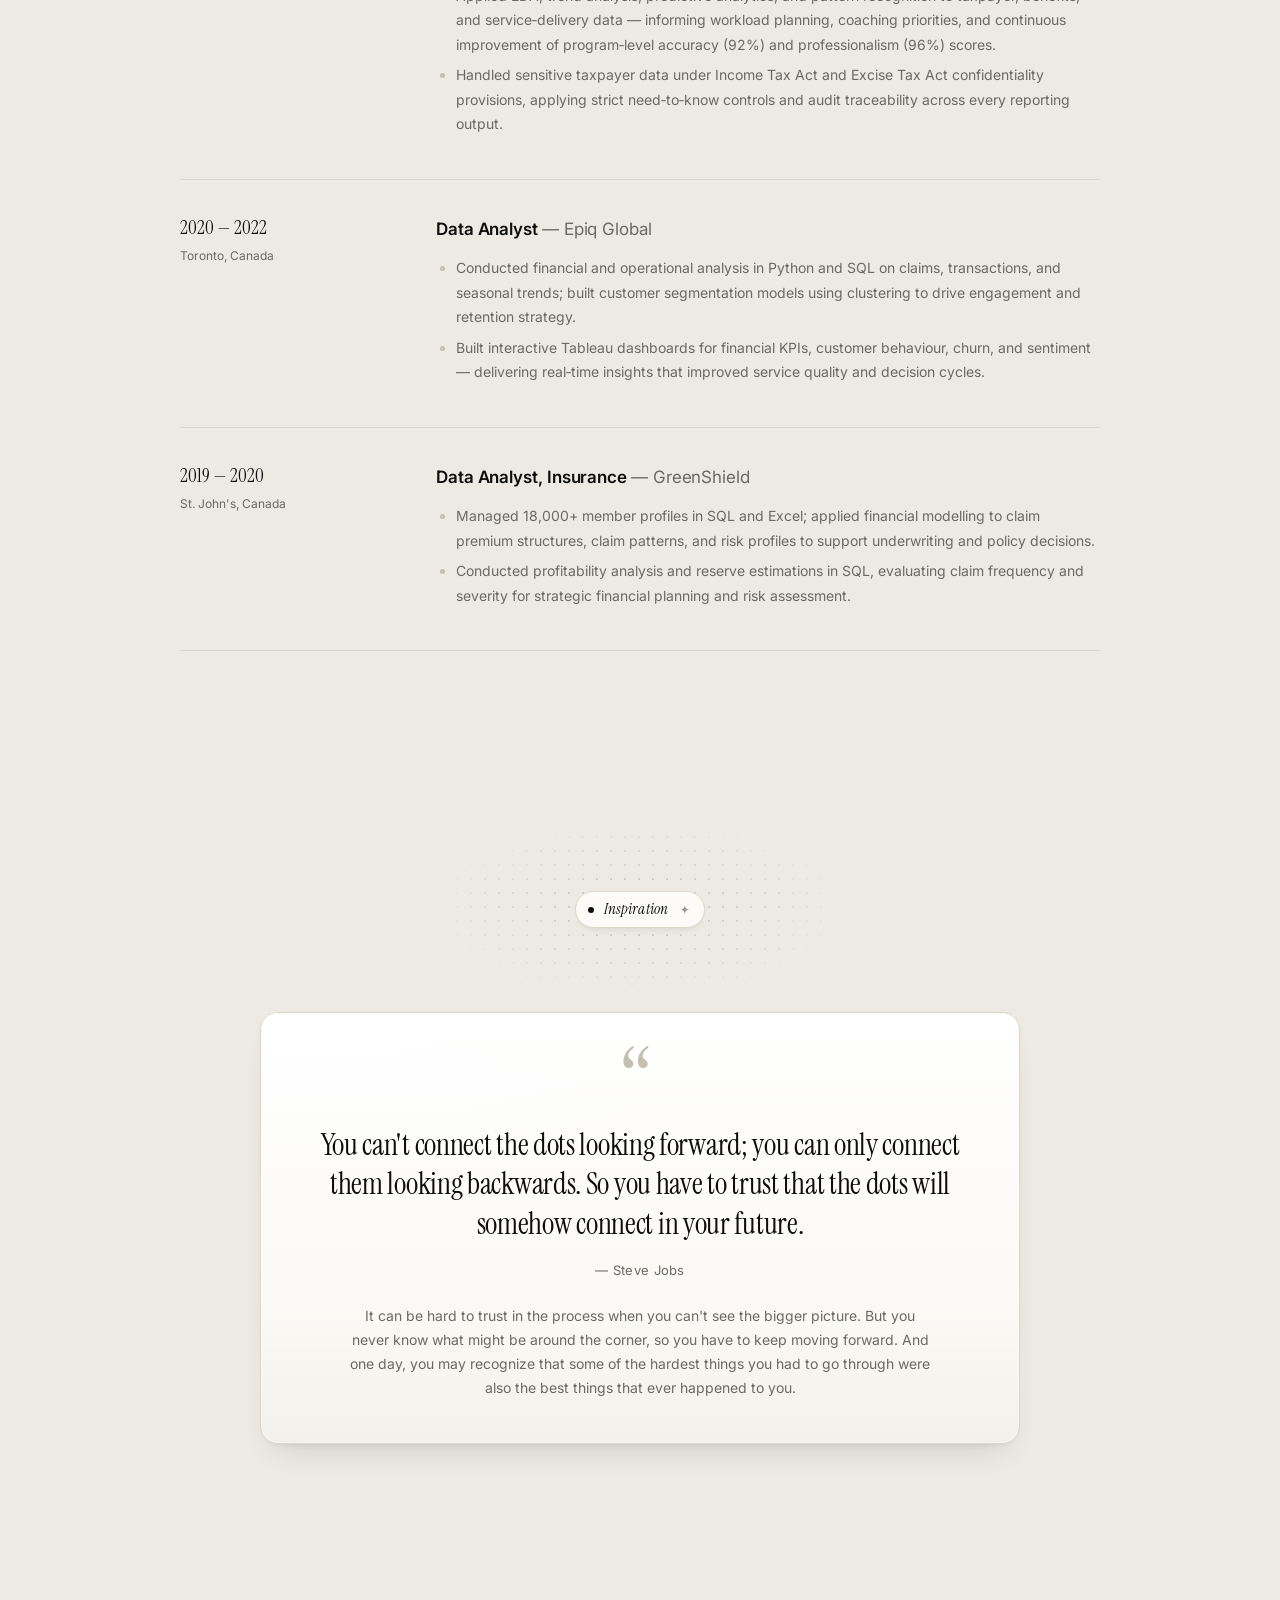
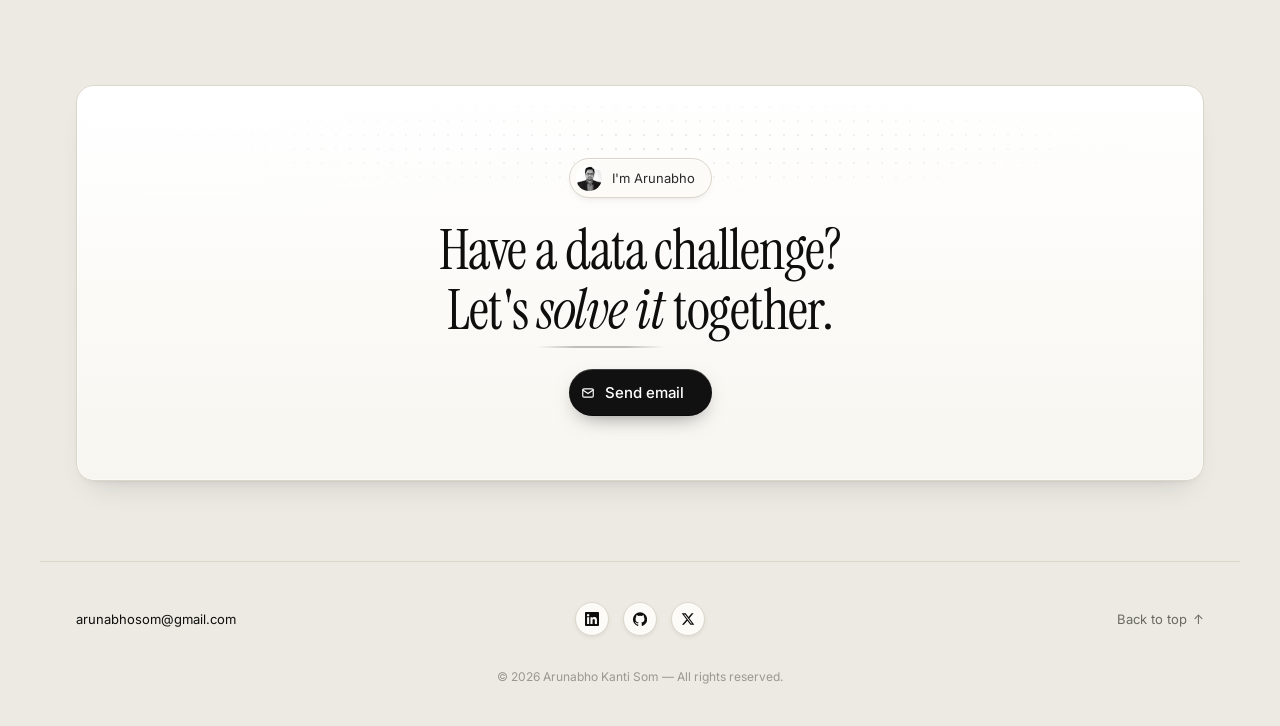
==== commit 3045d5b7: "Redesign portfolio with light, serif/sans hybrid layout - Rebuild hero with giant Instrument Serif n" ====
--- a/index.html
+++ b/index.html
@@ -2,866 +2,466 @@
 <html lang="en">
 <head>
     <meta charset="UTF-8">
-    <link rel="stylesheet" href="https://cdnjs.cloudflare.com/ajax/libs/font-awesome/5.15.3/css/all.min.css">
     <meta name="viewport" content="width=device-width, initial-scale=1.0">
-    <title>ARUNABHO - Portfolio</title>
-    <link rel="stylesheet" href="https://maxcdn.bootstrapcdn.com/bootstrap/4.5.2/css/bootstrap.min.css">
-    <style>
-        /* Custom styles */
-        body {
-            background-color: #14150D;
-            color: #FFFFFF;
-            font-family: 'Poppins', sans-serif;
+    <meta name="description" content="Portfolio of Arunabho Kanti Som — Data Scientist building data-driven business solutions with machine learning and analytics.">
+    <title>Arunabho Kanti Som — Data Scientist</title>
+    <link rel="preconnect" href="https://fonts.googleapis.com">
+    <link rel="preconnect" href="https://fonts.gstatic.com" crossorigin>
+    <link href="https://fonts.googleapis.com/css2?family=Instrument+Serif:ital@0;1&family=Caveat:wght@500&family=Inter:wght@400;500;600;700&display=swap" rel="stylesheet">
+    <link rel="stylesheet" href="style.css">
+</head>
+<body>
+
+<div class="grain" aria-hidden="true"></div>
+
+<header class="site-header">
+    <a href="#" class="brand">Arunabho<span>.</span></a>
+    <nav class="site-nav">
+        <a href="#projects">Projects</a>
+        <a href="#experience">Experience</a>
+        <a href="#contact">Contact</a>
+    </nav>
+</header>
+
+<main>
+
+    <!-- ===================== HERO ===================== -->
+    <section class="hero">
+        <div class="hero-top">
+            <div class="stamp">
+                <span id="hero-date">—</span>
+                <span id="hero-time">—</span>
+            </div>
+            <span class="status-pill">
+                <span class="status-dot"></span>
+                Available for new projects
+            </span>
+        </div>
+
+        <div class="hero-stage">
+            <span class="hero-script" aria-hidden="true">Arunabho</span>
+
+            <div class="hero-portrait">
+                <img src="images/about/image (27).png" alt="Arunabho Kanti Som">
+            </div>
+
+            <div class="hero-headline">
+                <h1 class="hero-name">
+                    <span class="word">Arunabho</span>
+                    <span class="word word-italic">Som</span>
+                </h1>
+                <p class="hero-tag">
+                    <span class="hero-tag-arrow">↳</span>
+                    I help businesses turn<br>data into clear decisions.
+                </p>
+            </div>
+        </div>
+
+        <div class="hero-meta">
+            <div class="social-row" aria-label="Social links">
+                <a href="https://www.linkedin.com/in/arunabho-kanti-som/" target="_blank" rel="noopener" aria-label="LinkedIn">
+                    <svg viewBox="0 0 24 24" width="15" height="15" fill="currentColor"><path d="M20.45 20.45h-3.55v-5.57c0-1.33-.02-3.04-1.85-3.04-1.86 0-2.14 1.45-2.14 2.95v5.66H9.36V9h3.41v1.56h.05c.47-.9 1.63-1.85 3.36-1.85 3.6 0 4.27 2.37 4.27 5.45v6.29zM5.34 7.43a2.06 2.06 0 1 1 0-4.12 2.06 2.06 0 0 1 0 4.12zM7.12 20.45H3.56V9h3.56v11.45zM22.22 0H1.77C.79 0 0 .77 0 1.72v20.56C0 23.23.79 24 1.77 24h20.45c.98 0 1.78-.77 1.78-1.72V1.72C24 .77 23.2 0 22.22 0z"/></svg>
+                </a>
+                <a href="https://github.com/AarunabhS" target="_blank" rel="noopener" aria-label="GitHub">
+                    <svg viewBox="0 0 24 24" width="15" height="15" fill="currentColor"><path d="M12 .5a12 12 0 0 0-3.79 23.4c.6.11.82-.26.82-.58v-2c-3.34.73-4.04-1.61-4.04-1.61-.55-1.39-1.34-1.76-1.34-1.76-1.09-.74.08-.73.08-.73 1.2.09 1.84 1.24 1.84 1.24 1.07 1.84 2.81 1.31 3.5 1 .11-.78.42-1.31.76-1.61-2.67-.31-5.47-1.33-5.47-5.93 0-1.31.47-2.38 1.24-3.22-.13-.31-.54-1.53.12-3.18 0 0 1.01-.32 3.3 1.23a11.5 11.5 0 0 1 6.01 0c2.29-1.55 3.3-1.23 3.3-1.23.66 1.65.25 2.87.12 3.18.77.84 1.24 1.91 1.24 3.22 0 4.61-2.81 5.62-5.49 5.92.43.37.82 1.1.82 2.22v3.29c0 .32.22.7.83.58A12 12 0 0 0 12 .5z"/></svg>
+                </a>
+                <a href="https://www.twitter.com" target="_blank" rel="noopener" aria-label="Twitter / X">
+                    <svg viewBox="0 0 24 24" width="15" height="15" fill="currentColor"><path d="M18.244 2.25h3.308l-7.227 8.26 8.502 11.24H16.17l-5.214-6.817L4.99 21.75H1.68l7.73-8.835L1.254 2.25H8.08l4.713 6.231zm-1.161 17.52h1.833L7.084 4.126H5.117z"/></svg>
+                </a>
+            </div>
+            <p class="hero-bio">
+                I'm Arunabho Kanti Som, a data and AI professional based in Toronto with 5+ years across analytics, machine learning, and AI engineering. I build predictive models, dashboards, AI agents, and GenAI/RAG applications using Python, SQL, LLMs, LangChain, and cloud‑native stacks on AWS and Azure.
+            </p>
+        </div>
+
+        <div class="hero-discover">
+            <a href="#projects" class="discover-link">Discover <span aria-hidden="true">↓</span></a>
+        </div>
+
+        <div class="hero-cta">
+            <a href="mailto:arunabhosom@gmail.com" class="cta-pill">
+                <span class="cta-avatar"><img src="images/about/image (27).png" alt=""></span>
+                <svg viewBox="0 0 24 24" width="14" height="14" fill="none" stroke="currentColor" stroke-width="2" stroke-linecap="round" stroke-linejoin="round"><rect x="3" y="5" width="18" height="14" rx="2"/><path d="m3 7 9 6 9-6"/></svg>
+                Reach out via email
+            </a>
+        </div>
+    </section>
+
+    <!-- ===================== FEATURED PROJECTS ===================== -->
+    <section class="section reveal" id="projects">
+        <div class="section-head center">
+            <span class="kicker"><span class="kicker-dot"></span>Featured Projects<span class="kicker-star">✦</span></span>
+            <h2 class="section-title">Explore a curated selection of<br>my recent <em>data science</em> projects</h2>
+        </div>
+
+        <div class="projects-grid">
+            <article class="project-card surface reveal">
+                <a href="https://github.com/AarunabhS/SentimentAnalysis.git" target="_blank" rel="noopener" class="project-thumb">
+                    <img src="images/projects/image twitter.png" alt="Twitter Sentiment Analysis dashboard">
+                </a>
+                <div class="project-meta">
+                    <h3>Twitter Sentiment Analysis <span class="year">2022</span></h3>
+                    <div class="tag-row">
+                        <span class="chip">NLP</span>
+                        <span class="chip">PySpark</span>
+                        <span class="chip">AWS</span>
+                    </div>
+                    <p class="project-summary">Captured Black Friday 2022 tweets via the Twitter API, trained Logistic Regression and Random Forest classifiers (86% accuracy), and surfaced real‑time insights through a QuickSight dashboard.</p>
+                    <a class="project-link" href="https://github.com/AarunabhS/SentimentAnalysis.git" target="_blank" rel="noopener">View on GitHub <span aria-hidden="true">→</span></a>
+                </div>
+            </article>
+
+            <article class="project-card surface reveal">
+                <a href="https://github.com/AarunabhS/Predictive-Employee-Churn/tree/main" target="_blank" rel="noopener" class="project-thumb">
+                    <img src="images/projects/image 1.png" alt="Employee churn analysis">
+                </a>
+                <div class="project-meta">
+                    <h3>Predictive Employee Churn <span class="year">2023</span></h3>
+                    <div class="tag-row">
+                        <span class="chip">Machine Learning</span>
+                        <span class="chip">Python</span>
+                        <span class="chip">Deep Learning</span>
+                    </div>
+                    <p class="project-summary">Capstone project predicting employee turnover with HR datasets — combined classical models (Logistic Regression, Random Forest, Gradient Boosting) with neural networks to lift accuracy.</p>
+                    <a class="project-link" href="https://github.com/AarunabhS/Predictive-Employee-Churn/tree/main" target="_blank" rel="noopener">View on GitHub <span aria-hidden="true">→</span></a>
+                </div>
+            </article>
+
+            <article class="project-card surface reveal">
+                <a href="https://github.com/AarunabhS/Agoda-Booking-Analysis.git" target="_blank" rel="noopener" class="project-thumb">
+                    <img src="images/projects/image 7.png" alt="Agoda booking analysis">
+                </a>
+                <div class="project-meta">
+                    <h3>Agoda Booking Analysis <span class="year">2023</span></h3>
+                    <div class="tag-row">
+                        <span class="chip">EDA</span>
+                        <span class="chip">Pandas</span>
+                        <span class="chip">Seaborn</span>
+                    </div>
+                    <p class="project-summary">Analyzed booking patterns and price trends to optimize urgency messaging — examined ADR variations, customer booking behaviors, and the best timing for conversion‑driving prompts.</p>
+                    <a class="project-link" href="https://github.com/AarunabhS/Agoda-Booking-Analysis.git" target="_blank" rel="noopener">View on GitHub <span aria-hidden="true">→</span></a>
+                </div>
+            </article>
+
+            <article class="project-card surface reveal">
+                <a href="https://github.com/AarunabhS/Click-Through-Rate/tree/main" target="_blank" rel="noopener" class="project-thumb">
+                    <img src="images/projects/image 15.png" alt="Click-through rate prediction">
+                </a>
+                <div class="project-meta">
+                    <h3>Click‑Through Rate Prediction <span class="year">2023</span></h3>
+                    <div class="tag-row">
+                        <span class="chip">ML</span>
+                        <span class="chip">SQL</span>
+                        <span class="chip">SQLAlchemy</span>
+                    </div>
+                    <p class="project-summary">Built a CTR model using DataGrip and SQLAlchemy pipelines, with GridSearchCV and K‑fold validation. Reached 83% prediction accuracy on post‑transaction click behavior.</p>
+                    <a class="project-link" href="https://github.com/AarunabhS/Click-Through-Rate/tree/main" target="_blank" rel="noopener">View on GitHub <span aria-hidden="true">→</span></a>
+                </div>
+            </article>
+        </div>
+    </section>
+
+    <!-- ===================== BENEFITS ===================== -->
+    <section class="section reveal">
+        <div class="section-head center">
+            <span class="kicker"><span class="kicker-dot"></span>Benefit<span class="kicker-star">✦</span></span>
+            <h2 class="section-title">Work with me, and you'll<br>see these <em>benefits</em></h2>
+        </div>
+
+        <div class="benefits-stack">
+            <div class="benefit-card surface reveal">
+                <div class="benefit-icon">
+                    <svg viewBox="0 0 24 24" width="18" height="18" fill="none" stroke="currentColor" stroke-width="1.6" stroke-linecap="round" stroke-linejoin="round"><path d="M3 3v18h18"/><path d="m7 14 4-4 4 4 5-6"/></svg>
+                </div>
+                <div>
+                    <h4>Data‑Driven Insights</h4>
+                    <p>I turn raw data into clear, actionable decisions — using statistical analysis, modeling, and visualization tailored to your specific goals.</p>
+                </div>
+            </div>
+
+            <div class="benefit-card surface reveal">
+                <div class="benefit-icon">
+                    <svg viewBox="0 0 24 24" width="18" height="18" fill="none" stroke="currentColor" stroke-width="1.6" stroke-linecap="round" stroke-linejoin="round"><circle cx="9" cy="7" r="4"/><path d="M17 11a3 3 0 1 0 0-6"/><path d="M3 21v-2a4 4 0 0 1 4-4h4a4 4 0 0 1 4 4v2"/><path d="M21 21v-2a4 4 0 0 0-3-3.87"/></svg>
+                </div>
+                <div>
+                    <h4>Collaborative Approach</h4>
+                    <p>I partner closely with stakeholders at every stage — from scoping the problem to delivering production‑ready models that fit your workflow.</p>
+                </div>
+            </div>
+
+            <div class="benefit-card surface reveal">
+                <div class="benefit-icon">
+                    <svg viewBox="0 0 24 24" width="18" height="18" fill="none" stroke="currentColor" stroke-width="1.6" stroke-linecap="round" stroke-linejoin="round"><path d="M6 9a6 6 0 1 0 12 0V3H6z"/><path d="M8 21h8"/><path d="M12 17v4"/></svg>
+                </div>
+                <div>
+                    <h4>Proven Results</h4>
+                    <p>Measurable outcomes — 86% sentiment classification accuracy, 83% CTR prediction accuracy, and analytics platforms supporting 18,000+ profiles.</p>
+                </div>
+            </div>
+        </div>
+    </section>
+
+    <!-- ===================== SERVICES ===================== -->
+    <section class="section reveal">
+        <div class="section-head center">
+            <span class="kicker"><span class="kicker-dot"></span>Service<span class="kicker-star">✦</span></span>
+            <h2 class="section-title">What I <em>deliver</em></h2>
+            <a href="mailto:arunabhosom@gmail.com" class="cta-pill small dark reveal">
+                <svg viewBox="0 0 24 24" width="12" height="12" fill="none" stroke="currentColor" stroke-width="2" stroke-linecap="round" stroke-linejoin="round"><rect x="3" y="5" width="18" height="14" rx="2"/><path d="m3 7 9 6 9-6"/></svg>
+                Get in touch
+            </a>
+        </div>
+
+        <div class="services-grid">
+            <div class="service-card surface reveal">
+                <div class="service-icon">
+                    <svg viewBox="0 0 24 24" width="18" height="18" fill="none" stroke="currentColor" stroke-width="1.6"><rect x="3" y="3" width="18" height="18" rx="3"/><path d="M3 9h18M9 3v18" stroke-linecap="round"/></svg>
+                </div>
+                <h4>Machine Learning Models</h4>
+                <p>Production‑ready models in scikit‑learn, TensorFlow, and PyTorch — from feature engineering to deployment.</p>
+            </div>
+            <div class="service-card surface reveal">
+                <div class="service-icon">
+                    <svg viewBox="0 0 24 24" width="18" height="18" fill="none" stroke="currentColor" stroke-width="1.6" stroke-linecap="round" stroke-linejoin="round"><path d="M3 3v18h18"/><rect x="7" y="12" width="3" height="6"/><rect x="12" y="8" width="3" height="10"/><rect x="17" y="5" width="3" height="13"/></svg>
+                </div>
+                <h4>Data Analysis</h4>
+                <p>Exploratory analysis, customer segmentation, and statistical insights using Python, SQL, and Pandas.</p>
+            </div>
+            <div class="service-card surface reveal">
+                <div class="service-icon">
+                    <svg viewBox="0 0 24 24" width="18" height="18" fill="none" stroke="currentColor" stroke-width="1.6" stroke-linecap="round" stroke-linejoin="round"><rect x="3" y="4" width="18" height="14" rx="2"/><path d="M7 9v5M11 12v2M15 7v7"/></svg>
+                </div>
+                <h4>Dashboards</h4>
+                <p>Interactive Tableau, Power BI, and QuickSight dashboards turning metrics into stakeholder‑ready stories.</p>
+            </div>
+            <div class="service-card surface reveal">
+                <div class="service-icon">
+                    <svg viewBox="0 0 24 24" width="18" height="18" fill="none" stroke="currentColor" stroke-width="1.6" stroke-linecap="round" stroke-linejoin="round"><path d="M21 12a9 9 0 1 1-18 0 9 9 0 0 1 18 0z"/><path d="M12 7v5l3 2"/></svg>
+                </div>
+                <h4>Predictive Modeling</h4>
+                <p>Forecasting and classification models — vehicle valuation, churn, CTR, and pricing — built for business outcomes.</p>
+            </div>
+            <div class="service-card surface reveal">
+                <div class="service-icon">
+                    <svg viewBox="0 0 24 24" width="18" height="18" fill="none" stroke="currentColor" stroke-width="1.6" stroke-linecap="round" stroke-linejoin="round"><path d="M21 15a4 4 0 0 1-4 4H7l-4 3V6a4 4 0 0 1 4-4h10a4 4 0 0 1 4 4z"/></svg>
+                </div>
+                <h4>NLP & Sentiment Analysis</h4>
+                <p>Text classification, topic modeling, and sentiment systems — from data collection through LLM integrations with LangChain.</p>
+            </div>
+            <div class="service-card surface reveal">
+                <div class="service-icon">
+                    <svg viewBox="0 0 24 24" width="18" height="18" fill="none" stroke="currentColor" stroke-width="1.6" stroke-linecap="round" stroke-linejoin="round"><ellipse cx="12" cy="5" rx="9" ry="3"/><path d="M3 5v6c0 1.66 4.03 3 9 3s9-1.34 9-3V5"/><path d="M3 11v6c0 1.66 4.03 3 9 3s9-1.34 9-3v-6"/></svg>
+                </div>
+                <h4>Big Data Pipelines</h4>
+                <p>PySpark and Databricks pipelines on AWS and Azure — scaling from millions of rows to production workloads.</p>
+            </div>
+        </div>
+    </section>
+
+    <!-- ===================== HOW IT WORKS ===================== -->
+    <section class="section reveal">
+        <div class="section-head center">
+            <span class="kicker"><span class="kicker-dot"></span>How It Works<span class="kicker-star">✦</span></span>
+            <h2 class="section-title">A process built for<br><em>measurable</em> results</h2>
+        </div>
+
+        <div class="process-grid">
+            <div class="process-card surface reveal">
+                <div class="process-head">
+                    <span class="process-num">01</span>
+                    <span class="process-icon">
+                        <svg viewBox="0 0 24 24" width="16" height="16" fill="none" stroke="currentColor" stroke-width="1.6" stroke-linecap="round"><circle cx="11" cy="11" r="7"/><path d="m21 21-4.3-4.3"/></svg>
+                    </span>
+                </div>
+                <h4>Discovery</h4>
+                <p>Understanding your goals, data landscape, and what success looks like for the business.</p>
+            </div>
+            <div class="process-card surface reveal">
+                <div class="process-head">
+                    <span class="process-num">02</span>
+                    <span class="process-icon">
+                        <svg viewBox="0 0 24 24" width="16" height="16" fill="none" stroke="currentColor" stroke-width="1.6" stroke-linecap="round" stroke-linejoin="round"><path d="M4 4h16v16H4z"/><path d="M8 8h8M8 12h8M8 16h5"/></svg>
+                    </span>
+                </div>
+                <h4>Analysis</h4>
+                <p>Exploratory data analysis, cleaning, and statistical review to surface the signal in your data.</p>
+            </div>
+            <div class="process-card surface reveal">
+                <div class="process-head">
+                    <span class="process-num">03</span>
+                    <span class="process-icon">
+                        <svg viewBox="0 0 24 24" width="16" height="16" fill="none" stroke="currentColor" stroke-width="1.6" stroke-linecap="round" stroke-linejoin="round"><circle cx="12" cy="12" r="3"/><path d="M12 2v3M12 19v3M4.93 4.93l2.12 2.12M16.95 16.95l2.12 2.12M2 12h3M19 12h3M4.93 19.07l2.12-2.12M16.95 7.05l2.12-2.12"/></svg>
+                    </span>
+                </div>
+                <h4>Modeling</h4>
+                <p>Building, tuning, and validating predictive models — classical ML through deep learning where it pays off.</p>
+            </div>
+            <div class="process-card surface reveal">
+                <div class="process-head">
+                    <span class="process-num">04</span>
+                    <span class="process-icon">
+                        <svg viewBox="0 0 24 24" width="16" height="16" fill="none" stroke="currentColor" stroke-width="1.6" stroke-linecap="round" stroke-linejoin="round"><path d="M3 12 12 3l9 9"/><path d="M5 10v10h14V10"/></svg>
+                    </span>
+                </div>
+                <h4>Delivery</h4>
+                <p>Shipping dashboards, models, and documentation your team can use, extend, and trust over time.</p>
+            </div>
+        </div>
+    </section>
+
+    <!-- ===================== EXPERIENCE ===================== -->
+    <section class="section reveal" id="experience">
+        <div class="section-head center">
+            <span class="kicker"><span class="kicker-dot"></span>Experience<span class="kicker-star">✦</span></span>
+            <h2 class="section-title">My journey in the world<br>of <em>data science</em>.</h2>
+        </div>
+
+        <div class="experience-list">
+            <article class="experience-row reveal">
+                <div class="experience-when">
+                    <span class="exp-year">2025 — Present</span>
+                    <span class="exp-place">Toronto, Canada</span>
+                </div>
+                <div class="experience-what">
+                    <h4>Data Science Consultant <span class="exp-co">— Beam Data</span></h4>
+                    <ul>
+                        <li>Built an automated competitor‑monitoring pipeline using n8n workflows, Python (Playwright, Selenium, Apify, BrightData) for large‑scale scraping, and PostgreSQL — embedded content into a RAG architecture (Chroma, FAISS) with scheduled LLM summarization to surface pricing changes, product launches, and competitive positioning shifts.</li>
+                        <li>Delivered Power BI dashboards for Awegoo, an Amazon aggregator covering 200+ brands — tracking inventory health, listing performance, MAP compliance, sales velocity, and SKU‑level profitability.</li>
+                        <li>Engineered a Vehicle Valuation Model in Python, scikit‑learn, and TensorFlow for a vintage car auction house, trained on 50‑year scraped auction data to drive inventory pricing and sale forecasting.</li>
+                        <li>Built predictive price models and Tableau dashboards for a luxury watch broker, scraping reference, marketplace, and auction data and processing on Azure to guide retail‑portfolio acquisition.</li>
+                        <li>Developed AI agents using OpenAI/Anthropic APIs and LangChain to automate research, drafting, scheduling, and engagement workflows for social media operations.</li>
+                    </ul>
+                </div>
+            </article>
+
+            <article class="experience-row reveal">
+                <div class="experience-when">
+                    <span class="exp-year">2022 — 2025</span>
+                    <span class="exp-place">Toronto, Canada</span>
+                </div>
+                <div class="experience-what">
+                    <h4>Data Analyst, Taxpayer Services <span class="exp-co">— Canada Revenue Agency</span></h4>
+                    <ul>
+                        <li>Delivered SQL‑based reports, dashboards, KPI trackers, and data‑validation workflows for a federal contact‑centre network handling 25–32M calls and 16–17M unique callers annually, supporting a program administering $379B in tax revenue and $46B in benefits.</li>
+                        <li>Applied EDA, trend analysis, predictive analytics, and pattern recognition to taxpayer, benefits, and service‑delivery data — informing workload planning, coaching priorities, and continuous improvement of program‑level accuracy (92%) and professionalism (96%) scores.</li>
+                        <li>Handled sensitive taxpayer data under Income Tax Act and Excise Tax Act confidentiality provisions, applying strict need‑to‑know controls and audit traceability across every reporting output.</li>
+                    </ul>
+                </div>
+            </article>
+
+            <article class="experience-row reveal">
+                <div class="experience-when">
+                    <span class="exp-year">2020 — 2022</span>
+                    <span class="exp-place">Toronto, Canada</span>
+                </div>
+                <div class="experience-what">
+                    <h4>Data Analyst <span class="exp-co">— Epiq Global</span></h4>
+                    <ul>
+                        <li>Conducted financial and operational analysis in Python and SQL on claims, transactions, and seasonal trends; built customer segmentation models using clustering to drive engagement and retention strategy.</li>
+                        <li>Built interactive Tableau dashboards for financial KPIs, customer behaviour, churn, and sentiment — delivering real‑time insights that improved service quality and decision cycles.</li>
+                    </ul>
+                </div>
+            </article>
+
+            <article class="experience-row reveal">
+                <div class="experience-when">
+                    <span class="exp-year">2019 — 2020</span>
+                    <span class="exp-place">St. John's, Canada</span>
+                </div>
+                <div class="experience-what">
+                    <h4>Data Analyst, Insurance <span class="exp-co">— GreenShield</span></h4>
+                    <ul>
+                        <li>Managed 18,000+ member profiles in SQL and Excel; applied financial modelling to claim premium structures, claim patterns, and risk profiles to support underwriting and policy decisions.</li>
+                        <li>Conducted profitability analysis and reserve estimations in SQL, evaluating claim frequency and severity for strategic financial planning and risk assessment.</li>
+                    </ul>
+                </div>
+            </article>
+        </div>
+    </section>
+
+    <!-- ===================== INSPIRATION ===================== -->
+    <section class="section reveal">
+        <div class="section-head center">
+            <span class="kicker"><span class="kicker-dot"></span>Inspiration<span class="kicker-star">✦</span></span>
+        </div>
+        <div class="inspiration-card surface reveal">
+            <span class="quote-mark" aria-hidden="true">“</span>
+            <blockquote>
+                <p>You can't connect the dots looking forward; you can only connect them looking backwards. So you have to trust that the dots will somehow connect in your future.</p>
+                <cite>— Steve Jobs</cite>
+            </blockquote>
+            <p class="inspiration-note">It can be hard to trust in the process when you can't see the bigger picture. But you never know what might be around the corner, so you have to keep moving forward. And one day, you may recognize that some of the hardest things you had to go through were also the best things that ever happened to you.</p>
+        </div>
+    </section>
+
+    <!-- ===================== CTA ===================== -->
+    <section class="section cta-section reveal" id="contact">
+        <div class="cta-card surface">
+            <div class="cta-tag">
+                <span class="cta-avatar"><img src="images/about/image (27).png" alt=""></span>
+                I'm Arunabho
+            </div>
+            <h2 class="section-title">Have a data challenge?<br>Let's <em>solve it</em> together.</h2>
+            <a href="mailto:arunabhosom@gmail.com" class="cta-pill dark large">
+                <svg viewBox="0 0 24 24" width="14" height="14" fill="none" stroke="currentColor" stroke-width="2" stroke-linecap="round" stroke-linejoin="round"><rect x="3" y="5" width="18" height="14" rx="2"/><path d="m3 7 9 6 9-6"/></svg>
+                Send email
+            </a>
+        </div>
+    </section>
+
+</main>
+
+<footer class="site-footer">
+    <a href="mailto:arunabhosom@gmail.com" class="footer-mail">arunabhosom@gmail.com</a>
+    <div class="footer-social">
+        <a href="https://www.linkedin.com/in/arunabho-kanti-som/" target="_blank" rel="noopener" aria-label="LinkedIn">
+            <svg viewBox="0 0 24 24" width="14" height="14" fill="currentColor"><path d="M20.45 20.45h-3.55v-5.57c0-1.33-.02-3.04-1.85-3.04-1.86 0-2.14 1.45-2.14 2.95v5.66H9.36V9h3.41v1.56h.05c.47-.9 1.63-1.85 3.36-1.85 3.6 0 4.27 2.37 4.27 5.45v6.29zM5.34 7.43a2.06 2.06 0 1 1 0-4.12 2.06 2.06 0 0 1 0 4.12zM7.12 20.45H3.56V9h3.56v11.45zM22.22 0H1.77C.79 0 0 .77 0 1.72v20.56C0 23.23.79 24 1.77 24h20.45c.98 0 1.78-.77 1.78-1.72V1.72C24 .77 23.2 0 22.22 0z"/></svg>
+        </a>
+        <a href="https://github.com/AarunabhS" target="_blank" rel="noopener" aria-label="GitHub">
+            <svg viewBox="0 0 24 24" width="14" height="14" fill="currentColor"><path d="M12 .5a12 12 0 0 0-3.79 23.4c.6.11.82-.26.82-.58v-2c-3.34.73-4.04-1.61-4.04-1.61-.55-1.39-1.34-1.76-1.34-1.76-1.09-.74.08-.73.08-.73 1.2.09 1.84 1.24 1.84 1.24 1.07 1.84 2.81 1.31 3.5 1 .11-.78.42-1.31.76-1.61-2.67-.31-5.47-1.33-5.47-5.93 0-1.31.47-2.38 1.24-3.22-.13-.31-.54-1.53.12-3.18 0 0 1.01-.32 3.3 1.23a11.5 11.5 0 0 1 6.01 0c2.29-1.55 3.3-1.23 3.3-1.23.66 1.65.25 2.87.12 3.18.77.84 1.24 1.91 1.24 3.22 0 4.61-2.81 5.62-5.49 5.92.43.37.82 1.1.82 2.22v3.29c0 .32.22.7.83.58A12 12 0 0 0 12 .5z"/></svg>
+        </a>
+        <a href="https://www.twitter.com" target="_blank" rel="noopener" aria-label="Twitter / X">
+            <svg viewBox="0 0 24 24" width="14" height="14" fill="currentColor"><path d="M18.244 2.25h3.308l-7.227 8.26 8.502 11.24H16.17l-5.214-6.817L4.99 21.75H1.68l7.73-8.835L1.254 2.25H8.08l4.713 6.231zm-1.161 17.52h1.833L7.084 4.126H5.117z"/></svg>
+        </a>
+    </div>
+    <a href="#" class="footer-top">Back to top <span aria-hidden="true">↑</span></a>
+    <small class="footer-copy">© <span id="year">2025</span> Arunabho Kanti Som — All rights reserved.</small>
+</footer>
+
+<script>
+    // Hero stamp
+    (function () {
+        var now = new Date();
+        var months = ['Jan','Feb','Mar','Apr','May','Jun','Jul','Aug','Sep','Oct','Nov','Dec'];
+        var dateStr = months[now.getMonth()] + ' ' + now.getDate() + ', ' + now.getFullYear();
+        var hh = String(now.getHours()).padStart(2, '0');
+        var mm = String(now.getMinutes()).padStart(2, '0');
+        var ss = String(now.getSeconds()).padStart(2, '0');
+        var d = document.getElementById('hero-date');
+        var t = document.getElementById('hero-time');
+        if (d) d.textContent = dateStr;
+        if (t) t.textContent = hh + ':' + mm + ':' + ss;
+        var y = document.getElementById('year');
+        if (y) y.textContent = now.getFullYear();
+    })();
+
+    // Scroll reveal
+    (function () {
+        if (!('IntersectionObserver' in window)) {
+            document.querySelectorAll('.reveal').forEach(function (el) { el.classList.add('is-visible'); });
+            return;
         }
-        .header-logo {
-            font-size: 1.5rem;
-            font-weight: bold;
-            color: #FFFFFF;
-        }
-        .header-logo img {
-            height: 60px; /* Adjust the height as needed */
-            margin-left: -60px;
-            width: auto; /* Maintain aspect ratio */
-        }
-
-        .hero-section {
-            text-align: center;
-            padding: 100px 0;
-            position: relative;
-            overflow: hidden;
-        }
-        .hero-section p{
-            margin-top: 20px;
-        }
-        .hero-title {
-            font-size: 4rem;
-            font-weight: bold;
-        }
-        .hero-subtitle {
-            color: #E7FA71;
-            font-size: 4rem;
-            font-weight: bold;
-        }
-        .profile-section {
-            display: flex;
-            align-items: center;
-            justify-content: center;
-            margin-top: 50px;
-            position: relative;
-        }
-        .profile-image {
-            width: 350px;
-            height: 350px;
-            border-radius: 50%;
-            overflow: hidden;
-
-            border: 5px solid white;
-        }
-        .profile-image img {
-            width: 100%;
-            height: 100%;
-            object-fit: cover;
-        }
-        .profile-name {
-            font-size: 6rem;
-            font-weight: bold;
-            margin-top: 20px;
-        }
-
-        .circle-decoration {
-            position: absolute;
-            border-radius: 50%;
-            background-color: rgba(231, 250, 113, 0.1);
-            border: 2px solid #E7FA71;
-        }
-        .circle-1 {
-            width: 500px;
-            height: 500px;
-            top: -50px;
-            left: -50px;
-        }
-        .circle-2 {
-            width: 300px;
-            height: 300px;
-            bottom: -50px;
-            right: -50px;
-        }
-        .circle-3 {
-            width: 200px;
-            height: 200px;
-            top: -50px;
-            right: -50px;
-        }
-        .circle-4 {
-            width: 150px;
-            height: 150px;
-            bottom: 200px;
-            left: 100px;
-        }
-        .quote-section {
-            padding: 100px 0;
-            color: #FFFFFF;
-            text-align: center;
-            background-color: #000000; /* Assuming you want a black background */
-        }
-        .quote-text {
-            font-size: 2rem;
-            color: #E7FA71;
-            margin-bottom: 20px;
-            text-align: left;
-        }
-        .additional-text {
-            font-size: 1.2rem; /* Adjust as necessary */
-            color: #FFFFFF;
-        }
-        .decorative-image {
-            width: 100%;
-            height: auto;
-            border-radius: 10px; /* Optional: Add some border radius for a better look */
-        }
-        @media (max-width: 768px) {
-            .quote-text {
-                font-size: 1.5rem;
-            }
-            .additional-text {
-                font-size: 1rem;
-            }
-        }
-        .additional-text {
-            color: rgba(255, 255, 255, 0.8);
-            margin-bottom: 40px;
-            font-size: 1.5rem;
-        }
-        .image-container {
-            text-align: center;
-            margin-top: 40px;
-        }
-        .decorative-image {
-            width: 500px;
-            height: auto;
-            border-radius: 50%;
-        }
-        .experience-section {
-            padding: 100px 0;
-            color: #FFFFFF;
-            background-color: #14150D;
-        }
-
-        .section-header {
-            margin-bottom: 50px;
-        }
-
-        .section-header h1 {
-            font-size: 4.5rem;
-            margin-bottom: 10px;
-        }       
-
-        .section-header p {
-            font-size: 1rem;
-            color: rgba(255, 255, 255, 0.8);
-        }
-
-        .timeline {
-            display: flex;
-            justify-content: space-between;
-            align-items: center;
-            position: relative;
-            margin: 50px 0;
-        }
-
-        .timeline-year {
-            font-size: 2rem;
-            font-weight: 700;
-            color: #888;
-        }
-
-        .timeline-line {
-            position: absolute;
-            top: 50%;
-            left: 20%;
-            right: 20%;
-            height: 2px;
-            background-color: #ffffff; /* White color */
-            
-        }
-
-        .timeline-year:first-child {
-            order: 1;
-        }
-
-        .timeline-year-right {
-            order: 3;
-            text-align: right;
-        }
-
-        .timeline-line {
-            order: 2;
-        }
-
-
-        .experience-list {
-            margin-top: 20px;
-        }
-
-        .experience-item {
-            margin-bottom: 40px;
-        }
-
-        .experience-title {
-            font-size: 1.5rem;
-            font-weight: bold;
-            margin-bottom: 10px;
-        }
-
-        .experience-date {
-            font-size: 1rem;
-            color: rgba(255, 255, 255, 0.6);
-            margin-bottom: 10px;
-        }
-
-        .experience-tags {
-            margin-bottom: 10px;
-        }
-
-        .tag {
-            display: inline-block;
-            background-color: #282A36;
-            color: #E7FA71;
-            padding: 5px 10px;
-            border-radius: 5px;
-            margin-right: 5px;
-            font-size: 0.9rem;
-        }
-
-        .experience-details {
-            list-style-type: disc;
-            padding-left: 20px;
-            margin: 0;
-            color: #FFFFFF;
-        }
-
-        .experience-details li {
-            margin-bottom: 10px;
-        }
-
-       
-        .project-section {
-            padding: 60px 0;
-            background-color: #14150D; /* Match the theme */
-            color: #FFFFFF;
-        }
-        .carousel-inner img {
-            max-height: 800px;
-            object-fit: cover;
-        }
-        .expand-btn {
-            margin-top: 40px;
-            background-color: #E7FA71;
-            color: #14150D;
-            border: none;
-            margin-bottom: 40px;
-        }
-        .project-details {
-            margin-top: 20px;
-            background-color: #222222;
-            color: #FFFFFF;
-            border: none;
-        }
-        .technical-implementation .tag {
-            display: inline-block;
-            background-color: #282A36;
-            color: #E7FA71;
-            padding: 5px 10px;
-            border-radius: 5px;
-            margin-right: 5px;
-            margin-top: 5px;
-            font-size: 0.9rem;
-        }
-        /* General Styles */
-        .card-body {
-            padding: 30px;
-            background-color: #141414; /* Dark background */
-            color: #ffffff; /* White text */
-            display: inline-block;
-        }
-
-        /* Section Title Styles */
-        .card-body h2 {
-            color: #ff0000; /* Red text for section titles */
-            border-bottom: 2px solid #ff0000; /* Red underline */
-            padding-bottom: 5px; /* Space between text and underline */
-            margin-bottom: 20px; /* Space below the title */
-            display: inline-block;
-            width: auto;
-        }
-
-        /* Text Styles */
-        .card-body p, .card-body ul {
-            margin-bottom: 20px; /* Space below paragraphs and lists */
-        }
-
-        .card-body ul {
-            padding-left: 20px; /* Space before list items */
-        }
-
-        /* List Item Styles */
-        .card-body ul li {
-            margin-bottom: 10px; /* Space between list items */
-            line-height: 1.6; /* Line height for readability */
-        }
-
-        /* Technical Implementation Tags */
-        .technical-implementation h3 {
-            color: #ff0000; /* Red text for sub-titles */
-            margin-bottom: 10px; /* Space below the subtitle */
-        }
-
-        .technical-implementation .tag {
-            display: inline-block;
-            margin-right: 10px;
-            margin-bottom: 5px;
-            padding: 5px 10px;
-            background-color: #333333; /* Dark background for tags */
-            border-radius: 5px;
-            color: #ffffff; /* White text for tags */
-            font-size: 0.9em; /* Smaller font size for tags */
-        }
-        .project-details h2, #projectCarousel h2 {
-            margin-top: 40px; /* Creates space above the project headline */
-            margin-bottom: 30px; /* Ensures a small space below the headline */
-            color: white; /* Ensures the text color matches the design */
-            text-align: left; /* Aligns the headline to the left */
-        }
-        .project-details h2, #projectCarousel1 h2 {
-            margin-top: 40px; /* Creates space above the project headline */
-            margin-bottom: 30px; /* Ensures a small space below the headline */
-            color: white; /* Ensures the text color matches the design */
-            text-align: left; /* Aligns the headline to the left */
-        }
-        .project-details h2, #projectCarousel2 h2 {
-            margin-top: 40px; /* Creates space above the project headline */
-            margin-bottom: 30px; /* Ensures a small space below the headline */
-            color: white; /* Ensures the text color matches the design */
-            text-align: left; /* Aligns the headline to the left */
-        }
-        .project-details h2, #projectCarousel3 h2 {
-            margin-top: 40px; /* Creates space above the project headline */
-            margin-bottom: 30px; /* Ensures a small space below the headline */
-            color: white; /* Ensures the text color matches the design */
-            text-align: left; /* Aligns the headline to the left */
-        }
-
-        .project-details h2, #projectCarousel4 h2 {
-            margin-top: 40px; /* Creates space above the project headline */
-            margin-bottom: 30px; /* Ensures a small space below the headline */
-            color: white; /* Ensures the text color matches the design */
-            text-align: left; /* Aligns the headline to the left */
-        }
-        .project-details h2, #projectCarousel5 h2 {
-            margin-top: 40px; /* Creates space above the project headline */
-            margin-bottom: 30px; /* Ensures a small space below the headline */
-            color: white; /* Ensures the text color matches the design */
-            text-align: left; /* Aligns the headline to the left */
-        }
-        .project-expand .btn .github-btn{
-            display: flex;
-            gap: 20px; /* Space between buttons */
-        }
-
-        /* Contact Section Styles */
-        .contact-section {
-            background-color: #14150D; /* Same background as other sections */
-            padding: 50px 0;
-        }
-
-        .section-title {
-            font-size: 2.5rem;
-            color: #FFFFFF;
-            text-align: center;
-            margin-bottom: 40px;
-        }
-
-        .highlight {
-            color: #E7FA71; /* Highlight color for the 'me' part */
-        }
-
-        .contact-links {
-            display: flex;
-            justify-content: center;
-            gap: 20px;
-            margin-bottom: 40px;
-        }
-
-/* Social Media Links as Buttons */
-        .contact-link {
-            font-size: 1.2rem;
-            color: #14150D; /* Dark color for text */
-            background-color: #E7FA71; /* Highlight color */
-            text-decoration: none;
-            padding: 10px 20px;
-            border-radius: 5px;
-            display: inline-block;
-            margin: 10px;
-            transition: background-color 0.3s ease;
-        }
-
-        .contact-link:hover {
-            background-color: #cfd76b; /* Darker highlight color on hover */
-        }
-
-
-        .contact-link i {
-            margin-left: 5px;
-            font-size: 0.8rem;
-        }
-
-        .contact-form {
-            display: flex;
-            flex-direction: column;
-            align-items: center;
-            max-width: 500px;
-            margin: 0 auto;
-        }
-
-        .contact-form input,
-        .contact-form textarea {
-            width: 100%;
-            padding: 15px;
-            margin-bottom: 15px;
-            border: 2px solid #E7FA71;
-            background-color: #1A1B12;
-            color: #FFFFFF;
-            border-radius: 5px;
-            font-size: 1rem;
-        }
-
-        .contact-form textarea {
-            height: 150px;
-            resize: none;
-        }
-
-        .submit-btn {
-            background-color: #E7FA71;
-            color: #14150D;
-            padding: 15px 30px;
-            border: none;
-            border-radius: 5px;
-            font-size: 1rem;
-            cursor: pointer;
-        }
-
-        .submit-btn:hover {
-            background-color: #cfd76b;
-        }
-        html {
-            scroll-behavior: smooth;
-        }
-
-
-
-            
-    </style>
-</head>
-
-<body>
-    <header class="container d-flex justify-content-between align-items-center py-3">
-        <div class="header-logo"><img src="images/about/11.png" alt="AKSOM Logo" class="logo-img"></div>
-        <nav>
-            <a href="#experience" class="text-white mx-3">Experience</a>
-            <a href="#project" class="text-white mx-3">Projects</a>
-            <a href="#contact" class="text-white mx-3">Contact</a>
-        </nav>
-    </header>
-
-    <!-- Hero Section -->
-    <section class="hero-section">
-        <h1 class="hero-title">Building <span class="hero-subtitle">innovative</span> business solutions</h1>
-        <p>I am a creative problem solver, leveraging the power of AI and coding.</p>
-        <div class="profile-section">
-            <div class="profile-image">
-                <img src="images/about/image (27).png" alt="Arunabho Kanti Som">
-            </div>
-        </div>
-        <div class="profile-name">Arunabho Kanti Som</div>
-
-        <div class="circle-decoration circle-1"></div>
-        <div class="circle-decoration circle-2"></div>
-        <div class="circle-decoration circle-3"></div>
-        <div class="circle-decoration circle-4"></div>
-    </section>
-
-    <!-- Quote Section (New Page) -->
-    
-    <section class="quote-section" id="quote-section">
-        <div class="container">
-            <div class="row align-items-center">
-                <div class="col-md-6">
-                    <blockquote class="blockquote text-left">
-                        <p class="quote-text">"You can’t connect the dots looking forward; you can only connect them looking backwards. So you have to trust that the dots will somehow connect in your future."</p>
-                        <footer class="blockquote-footer text-left">Steve Jobs</footer>
-                    </blockquote>
-                    <p class="additional-text text-left">It can be hard to trust in the process when you can’t see the bigger picture. But you never know what might be around the corner, so you have to keep moving forward. And one day, you may recognize that some of the hardest things you had to go through were also the best things that ever happened to you.</p>
-                </div>
-                <div class="col-md-6">
-                    <img src="https://img.freepik.com/premium-photo/brain-bulb-creative-idea-with-brain-light-bulb-machine-learninggenerative-ai_841229-449.jpg" alt="Black Wavy Background" class="img-fluid decorative-image">
-                </div>
-            </div>
-        </div>
-    </section>
-
-
-    <section id= "experience", class="experience-section">
-        <div class="container">
-            <div class="section-header text-left">
-                <h1>My Experience</h1>
-                <p>5 years of active work</p>
-            </div>
-            <div class="timeline">
-                <div class="timeline-year">2019</div>
-                <div class="timeline-line"></div>
-                <div class="timeline-year timeline-year-right">2024</div>
-            </div>
-            <div class="experience-list">
-                <div class="experience-item">
-                    <div class="experience-title">Data Science Consultant, Beam Data</div>
-                    <div class="experience-date">July 2023 - Present</div>
-                    <div class="experience-tags">
-                        <span class="tag">Data science</span>
-                        <span class="tag">Machine learning</span>
-                    </div>
-                    <ul class="experience-details">
-                        <li>Implemented machine learning algorithms using Python, scikit-learn, and TensorFlow to create a Vehicle Valuation Model.</li>
-                        <li>Conducted extensive data scraping for multiple 50-year historical datasets and managed the data in PostgreSQL.</li>
-                        <li>Developed a predictive model for luxury watch price fluctuations, improving client investment decisions, and created Tableau dashboards to visualize trends.</li>
-                        <li>Built a machine learning-driven dashboard in PowerBI to analyze Amazon marketplace trends, identifying key customer preferences to optimize inventory.</li>
-                        <li>Managed complex data manipulation tasks in PostgreSQL and big data processing using PySpark, leveraging Azure Cloud Services and AWS for scalable data solutions.</li>
-                        <li>Focused on data-driven insights and decision-making by integrating cloud services for efficient data management and analysis.</li>
-
-                    </ul>
-                </div>
-                <div class="experience-item">
-                    <div class="experience-title">Data Analyst, Epiq Global</div>
-                    <div class="experience-date">2020 - 2023 | Toronto, Canada</div>
-                    <div class="experience-tags">
-                        <span class="tag">Data Analysis</span>
-                        <span class="tag">Data Visualization</span>
-                        <span class="tag">Machine Learning</span>
-                    </div>
-                    <ul class="experience-details">
-                        <li>Utilized Python and SQL to conduct detailed financial and non-financial data analysis, uncovering key patterns in claims filings, transaction completions, and seasonal trends, leading to enhanced understanding of operational and fraud risks.</li>
-                        <li>Developed customer segmentation analysis to identify critical customer categories driving successful claims processing, employing statistical techniques and pattern recognition to optimize customer engagement and retention strategies.</li>
-                        <li>Created multiple dynamic interactive dashboards using Tableau, visualizing crucial financial indicators and customer behavior metrics, providing real-time insights to internal stakeholders and enhancing strategic decision-making.</li>
-                        <li>Spearheaded the analysis of customer churns, claims completion rates, and sentiment, leveraging data analytics to evaluate platform engagement through satisfaction levels, contributing to the improvement of customer service and operational efficiency.</li>
-                    </ul>
-                </div>
-                <div class="experience-item">
-                    <div class="experience-title">Health And Dental Insurance Analyst, GreenShield</div>
-                    <div class="experience-date">2019 - 2020 | St. John's, Canada</div>
-                    <div class="experience-tags">
-                        <span class="tag">Data Analysis</span>
-                        <span class="tag">Machine learning</span>
-                    </div>
-                    <ul class="experience-details">
-                        <li>Managed a comprehensive database of over 18,000 profiles using SQL and Excel, focusing on financial trend analysis and market insights in the insurance sector.</li>
-                        <li>Applied financial modeling techniques in Excel, analyzing claim premium structures, claim patterns, and risk profiles enhancing underwriting decisions and policy optimizations.</li>
-                        <li>Conducted profitability analysis and reserve estimations, evaluating claim frequencies and severities for strategic financial planning and risk assessment.</li>
-                        <li>Leveraged financial analytics to assess customer lifetime value, and data tools to outline crucial insurance metrics such as expense analysis for informed decision-making and retention strategies.</li>
-                    </ul>
-                </div>
-            </div>
-        </div>
-    </section>
-    
-    
-    <section id="project", class="project-section">
-        <div class="container">
-            <div class="section-header text-left">
-                <h1>My Work</h1>
-                <p>Welcome to my comprehensive portfolio website! As a versatile data scientist and skilled data specialist, I possess a unique blend of expertise in utilizing data to drive business decisions and creating innovative technology solutions.</p>
-            </div>
-            <div id="projectCarousel" class="carousel slide" data-ride="carousel">
-                <h2>Twitter Sentiment Analysis for Black Friday 2022</h2>
-                <ol class="carousel-indicators">
-                    <li data-target="#projectCarousel" data-slide-to="0" class="active"></li>
-                    <li data-target="#projectCarousel" data-slide-to="1"></li>
-                    <li data-target="#projectCarousel" data-slide-to="2"></li>
-                    <li data-target="#projectCarousel" data-slide-to="3"></li>
-                    <li data-target="#projectCarousel" data-slide-to="4"></li>
-                </ol>
-                <div class="carousel-inner">
-                    
-                    <div class="carousel-item active">
-                        <img src="images/projects/image twitter.png" class="d-block w-100" alt="Project Image 1">
-                    </div>
-                    <div class="carousel-item">
-                        <img src="images/projects/Dashboard for Quicksight.png" class="d-block w-100" alt="Project Image 2">
-                    </div>
-
-                </div>
-                <a class="carousel-control-prev" href="#projectCarousel" role="button" data-slide="prev">
-                    <span class="carousel-control-prev-icon" aria-hidden="true"></span>
-                    <span class="sr-only">Previous</span>
-                </a>
-                <a class="carousel-control-next" href="#projectCarousel" role="button" data-slide="next">
-                    <span class="carousel-control-next-icon" aria-hidden="true"></span>
-                    <span class="sr-only">Next</span>
-                </a>
-            </div>
-            <div class="project-expand">
-                
-                <button class="btn btn-primary expand-btn" type="button" data-toggle="collapse" data-target="#projectDetails" aria-expanded="false" aria-controls="projectDetails">
-                    Expand
-                </button>
-                <a href="https://github.com/your-repo-link" class="btn btn-secondary github-btn" target="_blank" role="button">GitHub Repo</a>
-            </div>
-            <div class="collapse" id="projectDetails">
-                <div class="card card-body project-details">
-                    <h2>PROJECT OVERVIEW</h2>
-                    <p>Leveraged Twitter APIs to capture tweets during Black Friday 2022, and processed data using PySpark on Databricks.</p>
-                    <h2>KEY FEATURES</h2>
-                    <ul>
-                        <li><strong>NLP and Model Training:</strong> Implemented NLP and trained models with Logistic Regression and Random Forest for sentiment classification (86% accuracy).</li>
-                        <li><strong>Data Storage and Querying:</strong> Stored predictions in AWS S3 and utilized Athena for sophisticated SQL queries.</li>
-                        <li><strong>Real-time Sentiment Insights:</strong> Enhanced the Quicksight dashboard with real-time sentiment insights derived from the analyzed tweets.</li>
-                    </ul>
-                    <h2>TECHNICAL IMPLEMENTATION</h2>
-                    <div class="technical-implementation">
-                        <h3>Tools & Technologies</h3>
-                        <span class="tag">Twitter APIs</span>
-                        <span class="tag">PySpark</span>
-                        <span class="tag">Databricks</span>
-                        <span class="tag">Logistic Regression</span>
-                        <span class="tag">Random Forest</span>
-                        <span class="tag">AWS S3</span>
-                        <span class="tag">Athena</span>
-                        <span class="tag">Quicksight</span>
-                        <h3>Backend</h3>
-                        <span class="tag">Django</span>
-                        <span class="tag">Django REST Framework</span>
-                        <span class="tag">LangChain</span>
-                    </div>
-                </div>
-            </div>
-
-            <!-- Project 2: Project Title Here -->
-            <div id="projectCarousel2" class="carousel slide" data-ride="carousel" data-interval="3000">
-                <h2>Predictive Employee Churn Analysis for a Leading Canadian Corporation</h2>
-                <ol class="carousel-indicators">
-                    <li data-target="#projectCarousel2" data-slide-to="0" class="active"></li>
-                    <li data-target="#projectCarousel2" data-slide-to="1"></li>
-                    <li data-target="#projectCarousel2" data-slide-to="2"></li>
-                    <li data-target="#projectCarousel2" data-slide-to="3"></li>
-                    <li data-target="#projectCarousel2" data-slide-to="4"></li>
-                </ol>
-                <div class="carousel-inner">
-                    <div class="carousel-item active">
-                        <img src="images/projects/image 1.png" class="d-block w-100" alt="Project Image 1">
-                    </div>
-                    <div class="carousel-item">
-                        <img src="images/projects/image 2.png" class="d-block w-100" alt="Project Image 2">
-                    </div>
-                    <div class="carousel-item">
-                        <img src="images/projects/image 4.png" class="d-block w-100" alt="Project Image 3">
-                    </div>
-                    <div class="carousel-item">
-                        <img src="images/projects/image 5.png" class="d-block w-100" alt="Project Image 4">
-                    </div>
-                    <div class="carousel-item">
-                        <img src="images/projects/image 6.png" class="d-block w-100" alt="Project Image 5">
-                    </div>
-                </div>
-                <a class="carousel-control-prev" href="#projectCarousel2" role="button" data-slide="prev">
-                    <span class="carousel-control-prev-icon" aria-hidden="true"></span>
-                    <span class="sr-only">Previous</span>
-                </a>
-                <a class="carousel-control-next" href="#projectCarousel2" role="button" data-slide="next">
-                    <span class="carousel-control-next-icon" aria-hidden="true"></span>
-                    <span class="sr-only">Next</span>
-                </a>
-            </div>
-            <div class="project-expand">
-                <button class="btn btn-primary expand-btn" type="button" data-toggle="collapse" data-target="#projectDetails2" aria-expanded="false" aria-controls="projectDetails2">
-                    Expand
-                    
-                </button>
-                <a href="https://github.com/AarunabhS/Predictive-Employee-Churn/tree/main" class="btn btn-secondary github-btn" target="_blank" role="button">GitHub Repo</a>
-            </div>
-            <div class="collapse" id="projectDetails2">
-                <div class="card card-body project-details">
-                    <h2>PROJECT OVERVIEW</h2>
-                    <p>Led a capstone initiative centered on predicting employee turnover using HR datasets, with a focus on indicators like salary and satisfaction metrics.</p>
-                    <h2>KEY FEATURES</h2>
-                    <ul>
-                        <li><strong>In-depth Analytical Reviews:</strong> Discerned potential correlations between employee churn and factors such as the number of undertaken projects and average monthly work hours.</li>
-                        <li><strong>Classical and Advanced Techniques:</strong> Utilized an array of classical machine learning methodologies, including Logistic Regression, Random Forest, and Gradient Boost Classifier.</li>
-                        <li><strong>Deep Learning Integration:</strong> Enhanced prediction accuracy by integrating Deep Learning techniques and Neural Network models.</li>
-                    </ul>
-                    <h2>TECHNICAL IMPLEMENTATION</h2>
-                    <div class="technical-implementation">
-                        <h3>Technologies</h3>
-                        <span class="tag">Python</span>
-                        <span class="tag">Logistic Regression</span>
-                        <span class="tag">Random Forest</span>
-                        <span class="tag">Gradient Boost Classifier</span>
-                        <span class="tag">Deep Learning</span>
-                        <span class="tag">Neural Networks</span>
-                    </div>
-                </div>
-            </div>
-
-            <!-- Project 3: Project Title Here -->
-            <div id="projectCarousel3" class="carousel slide" data-ride="carousel" data-interval="3000">
-                <h2>Credit Default Risk Assessment</h2>
-                <ol class="carousel-indicators">
-                    <li data-target="#projectCarousel3" data-slide-to="0" class="active"></li>
-                    <li data-target="#projectCarousel3" data-slide-to="1"></li>
-                    <li data-target="#projectCarousel3" data-slide-to="2"></li>
-                    <li data-target="#projectCarousel3" data-slide-to="3"></li>
-                    <li data-target="#projectCarousel3" data-slide-to="4"></li>
-                </ol>
-                <div class="carousel-inner">
-                    <div class="carousel-item active">
-                        <img src="images/projects/image 11.png" class="d-block w-100" alt="Project Image 1">
-                    </div>
-                    <div class="carousel-item">
-                        <img src="images/projects/image 12.png" class="d-block w-100" alt="Project Image 2">
-                    </div>
-                    <div class="carousel-item">
-                        <img src="/images/projects/image 13.png" class="d-block w-100" alt="Project Image 3">
-                    </div>
-                    <div class="carousel-item">
-                        <img src="images/projects/image 10.png" class="d-block w-100" alt="Project Image 4">
-                    </div>
-                    <div class="carousel-item">
-                        <img src="images/projects/image 22.png" class="d-block w-100" alt="Project Image 5">
-                    </div>
-                </div>
-                <a class="carousel-control-prev" href="#projectCarousel3" role="button" data-slide="prev">
-                    <span class="carousel-control-prev-icon" aria-hidden="true"></span>
-                    <span class="sr-only">Previous</span>
-                </a>
-                <a class="carousel-control-next" href="#projectCarousel3" role="button" data-slide="next">
-                    <span class="carousel-control-next-icon" aria-hidden="true"></span>
-                    <span class="sr-only">Next</span>
-                </a>
-            </div>
-            <div class="project-expand">
-                <button class="btn btn-primary expand-btn" type="button" data-toggle="collapse" data-target="#projectDetails3" aria-expanded="false" aria-controls="projectDetails3">
-                    Expand
-                </button>
-                <a href="https://github.com/your-repo-link" class="btn btn-secondary github-btn" target="_blank" role="button">GitHub Repo</a>
-            </div>
-            <div class="collapse" id="projectDetails3">
-                <div class="card card-body project-details">
-                    <h2>PROJECT OVERVIEW</h2>
-                    <p>Analyzed 300,000 records to determine metrics such as the credit-to-income ratio, average earnings, and poor credit history using SQL.</p>
-                    <h2>KEY FEATURES</h2>
-                    <ul>
-                        <li><strong>Data Processing & Storage:</strong> Utilized Microsoft Azure for data processing and storage, ensuring data integrity for attributes closely linked with default accounts.</li>
-                        <li><strong>Algorithm Evaluation:</strong> Evaluated and contrasted the effectiveness of Logistic Regression and Random Forest algorithms, with Random Forest showing a 17% enhancement in performance.</li>
-                    </ul>
-                    <h2>TECHNICAL IMPLEMENTATION</h2>
-                    <div class="technical-implementation">
-                        <h3>Tools & Technologies</h3>
-                        <span class="tag">SQL</span>
-                        <span class="tag">Microsoft Azure</span>
-                        <span class="tag">Logistic Regression</span>
-                        <span class="tag">Random Forest</span>
-                    </div>
-                </div>
-            </div>
-
-            <!-- Project 4: Project Title Here -->
-            <div id="projectCarousel4" class="carousel slide" data-ride="carousel" data-interval="3000">
-                <h2>Click-Through Rate Prediction Capstone Project</h2>
-                <ol class="carousel-indicators">
-                    <li data-target="#projectCarousel4" data-slide-to="0" class="active"></li>
-                    <li data-target="#projectCarousel4" data-slide-to="1"></li>
-                    <li data-target="#projectCarousel4" data-slide-to="2"></li>
-                    <li data-target="#projectCarousel4" data-slide-to="3"></li>
-                    <li data-target="#projectCarousel4" data-slide-to="4"></li>
-                </ol>
-                <div class="carousel-inner">
-                    <div class="carousel-item active">
-                        <img src="/images/projects/image 15.png" class="d-block w-100" alt="Project Image 1">
-                    </div>
-                    <div class="carousel-item">
-                        <img src="/images/projects/image 19.png" class="d-block w-100" alt="Project Image 2">
-                    </div>
-                    <div class="carousel-item">
-                        <img src="/images/projects/image 20.png" class="d-block w-100" alt="Project Image 3">
-                    </div>
-                    <div class="carousel-item">
-                        <img src="/images/projects/image 21.jpg" class="d-block w-100" alt="Project Image 4">
-                    </div>
-                    <div class="carousel-item">
-                        <img src="/images/projects/image 19.png" class="d-block w-100" alt="Project Image 5">
-                    </div>
-                </div>
-                <a class="carousel-control-prev" href="#projectCarousel4" role="button" data-slide="prev">
-                    <span class="carousel-control-prev-icon" aria-hidden="true"></span>
-                    <span class="sr-only">Previous</span>
-                </a>
-                <a class="carousel-control-next" href="#projectCarousel4" role="button" data-slide="next">
-                    <span class="carousel-control-next-icon" aria-hidden="true"></span>
-                    <span class="sr-only">Next</span>
-                </a>
-            </div>
-            <div class="project-expand">
-                <button class="btn btn-primary expand-btn" type="button" data-toggle="collapse" data-target="#projectDetails4" aria-expanded="false" aria-controls="projectDetails4">
-                    Expand
-                </button>
-                <a href="https://github.com/your-repo-link" class="btn btn-secondary github-btn" target="_blank" role="button">GitHub Repo</a>
-            </div>
-            <div class="collapse" id="projectDetails4">
-                <div class="card card-body project-details">
-                    <h2>PROJECT OVERVIEW</h2>
-                    <p>Leveraged DataGrip to craft the databases, importing advertisement and user data from CSVs for processing.</p>
-                    <h2>KEY FEATURES</h2>
-                    <ul>
-                        <li><strong>Data Cleaning & EDA:</strong> Conducted in-depth Data Cleaning and EDA using Python, SQLAlchemy, and Pandas.</li>
-                        <li><strong>Model Development:</strong> Developed machine learning models, employing GridSearchCV and K-fold validation, achieving a prediction accuracy of 83% on user click behaviors post-transaction.</li>
-                        <li><strong>Hyperparameter Tuning:</strong> Executed Hyperparameter Tuning and evaluated model performance, offering key insights into ad click-through behaviors.</li>
-                    </ul>
-                    <h2>TECHNICAL IMPLEMENTATION</h2>
-                    <div class="technical-implementation">
-                        <h3>Tools & Technologies</h3>
-                        <span class="tag">DataGrip</span>
-                        <span class="tag">Python</span>
-                        <span class="tag">SQLAlchemy</span>
-                        <span class="tag">Pandas</span>
-                        <span class="tag">GridSearchCV</span>
-                        <span class="tag">K-fold validation</span>
-                    </div>
-                </div>
-            </div>
-        </div>
-    </section>
-    
-<!-- Contact Me Section -->
-<section id="contact", class="contact-section">
-    <div class="container">
-        <h1 class="section-title">Contact <span class="highlight">me</span></h1>
-        <div class="contact-links">
-            <a href="https://www.linkedin.com/in/arunabho-kanti-som/" target="_blank" class="contact-link">LinkedIn <i class="fas fa-external-link-alt"></i></a>
-            <a href="https://www.twitter.com" target="_blank" class="contact-link">Twitter <i class="fas fa-external-link-alt"></i></a>
-            <a href="https://github.com/AarunabhS" target="_blank" class="contact-link">Github <i class="fas fa-external-link-alt"></i></a>
-        </div>
-        <form action="https://formspree.io/f/xkgwrejy" method="POST" class="contact-form">
-            <input type="text" name="name" placeholder="Name" required>
-            <input type="email" name="email" placeholder="Email" required>
-            <textarea name="message" placeholder="Message" required></textarea>
-            <button type="submit" class="submit-btn">Send</button>
-        </form>
-        
-    </div>
-</section>
-
-
-    <!-- Other sections go here -->
-
-    <script src="https://code.jquery.com/jquery-3.5.1.slim.min.js"></script>
-    <script src="https://cdn.jsdelivr.net/npm/@popperjs/core@2.5.2/dist/umd/popper.min.js"></script>
-    <script src="https://maxcdn.bootstrapcdn.com/bootstrap/4.5.2/js/bootstrap.min.js"></script>
+        var io = new IntersectionObserver(function (entries) {
+            entries.forEach(function (entry) {
+                if (entry.isIntersecting) {
+                    entry.target.classList.add('is-visible');
+                    io.unobserve(entry.target);
+                }
+            });
+        }, { threshold: 0.12, rootMargin: '0px 0px -40px 0px' });
+        document.querySelectorAll('.reveal').forEach(function (el) { io.observe(el); });
+    })();
+</script>
+
 </body>
 </html>
--- a/style.css
+++ b/style.css
@@ -0,0 +1,929 @@
+/* =========================================================
+   Arunabho Kanti Som — Portfolio
+   Refined light theme · serif/sans hybrid · 3D surfaces
+   ========================================================= */
+
+:root {
+    --bg: #ECEAE3;
+    --bg-2: #E6E3DA;
+    --bg-card: #F7F5F0;
+    --bg-card-2: #FCFBF7;
+    --ink: #0E0E0D;
+    --ink-soft: #2A2A28;
+    --muted: #6A6A65;
+    --muted-2: #9A9893;
+    --border: #DBD6CA;
+    --border-strong: #C5BFB1;
+    --green: #2BB673;
+    --serif: 'Instrument Serif', 'Times New Roman', serif;
+    --script: 'Caveat', 'Instrument Serif', cursive;
+    --sans: 'Inter', system-ui, -apple-system, Segoe UI, Roboto, sans-serif;
+    --max: 1200px;
+    --radius: 18px;
+    --radius-sm: 14px;
+    --radius-xs: 10px;
+
+    /* Layered card shadow — the "3D" feel */
+    --shadow-rest:
+        inset 0 1px 0 rgba(255,255,255,0.85),
+        inset 0 0 0 1px rgba(255,255,255,0.4),
+        0 1px 2px rgba(15,15,15,0.04),
+        0 6px 14px -6px rgba(15,15,15,0.06),
+        0 18px 32px -16px rgba(15,15,15,0.14);
+    --shadow-hover:
+        inset 0 1px 0 rgba(255,255,255,1),
+        inset 0 0 0 1px rgba(255,255,255,0.55),
+        0 2px 4px rgba(15,15,15,0.06),
+        0 14px 28px -10px rgba(15,15,15,0.12),
+        0 32px 56px -16px rgba(15,15,15,0.22);
+
+    --dot-bg: radial-gradient(circle, rgba(15,15,15,0.22) 1px, transparent 1.6px);
+}
+
+* { box-sizing: border-box; }
+
+html { scroll-behavior: smooth; }
+
+body {
+    margin: 0;
+    font-family: var(--sans);
+    font-size: 16px;
+    line-height: 1.55;
+    color: var(--ink);
+    background:
+        radial-gradient(ellipse 60% 40% at 50% 0%, #F2F0E9 0%, transparent 60%),
+        var(--bg);
+    -webkit-font-smoothing: antialiased;
+    -moz-osx-font-smoothing: grayscale;
+    overflow-x: hidden;
+}
+
+img { max-width: 100%; display: block; }
+a { color: inherit; text-decoration: none; }
+
+/* Page grain — very subtle film texture */
+.grain {
+    position: fixed; inset: 0;
+    pointer-events: none;
+    z-index: 9999;
+    opacity: 0.035;
+    mix-blend-mode: multiply;
+    background-image: url("data:image/svg+xml,%3Csvg xmlns='http://www.w3.org/2000/svg' width='160' height='160'%3E%3Cfilter id='n'%3E%3CfeTurbulence type='fractalNoise' baseFrequency='0.85' numOctaves='2' stitchTiles='stitch'/%3E%3CfeColorMatrix values='0 0 0 0 0  0 0 0 0 0  0 0 0 0 0  0 0 0 0.9 0'/%3E%3C/filter%3E%3Crect width='100%25' height='100%25' filter='url(%23n)'/%3E%3C/svg%3E");
+}
+
+/* Reveal-on-scroll */
+.reveal {
+    opacity: 0;
+    transform: translateY(18px);
+    transition: opacity .8s cubic-bezier(.2,.7,.2,1), transform .8s cubic-bezier(.2,.7,.2,1);
+    will-change: opacity, transform;
+}
+.reveal.is-visible {
+    opacity: 1;
+    transform: translateY(0);
+}
+
+/* ---------- Header ---------- */
+.site-header {
+    max-width: var(--max);
+    margin: 0 auto;
+    padding: 28px 36px 0;
+    display: flex;
+    justify-content: space-between;
+    align-items: center;
+    position: relative;
+    z-index: 5;
+}
+.brand {
+    font-family: var(--serif);
+    font-size: 28px;
+    letter-spacing: -0.01em;
+    color: var(--ink);
+}
+.brand span { color: var(--green); }
+.site-nav a {
+    margin-left: 30px;
+    font-size: 14px;
+    color: var(--muted);
+    transition: color .2s ease;
+    position: relative;
+}
+.site-nav a::after {
+    content: "";
+    position: absolute;
+    left: 0; right: 0; bottom: -6px;
+    height: 1px;
+    background: var(--ink);
+    transform: scaleX(0);
+    transform-origin: right;
+    transition: transform .25s ease;
+}
+.site-nav a:hover { color: var(--ink); }
+.site-nav a:hover::after { transform: scaleX(1); transform-origin: left; }
+
+/* ===================== HERO ===================== */
+.hero {
+    position: relative;
+    max-width: var(--max);
+    margin: 36px auto 0;
+    padding: 36px 36px 96px;
+}
+
+.hero-top {
+    display: flex;
+    justify-content: space-between;
+    align-items: flex-start;
+    gap: 24px;
+}
+.stamp {
+    font-size: 13px;
+    color: var(--muted);
+    display: flex;
+    flex-direction: column;
+    line-height: 1.4;
+    font-variant-numeric: tabular-nums;
+}
+.status-pill {
+    display: inline-flex;
+    align-items: center;
+    gap: 10px;
+    background: var(--bg-card-2);
+    border: 1px solid var(--border);
+    border-radius: 999px;
+    padding: 7px 16px;
+    font-size: 13px;
+    color: var(--ink-soft);
+    box-shadow: var(--shadow-rest);
+}
+.status-dot {
+    width: 9px; height: 9px;
+    background: var(--green);
+    border-radius: 50%;
+    box-shadow: 0 0 0 4px rgba(43, 182, 115, 0.18);
+    animation: pulse 2.4s ease-in-out infinite;
+}
+@keyframes pulse {
+    0%, 100% { box-shadow: 0 0 0 4px rgba(43, 182, 115, 0.18); }
+    50%      { box-shadow: 0 0 0 6px rgba(43, 182, 115, 0.06); }
+}
+
+/* The big stage with portrait + giant name */
+.hero-stage {
+    position: relative;
+    margin: 72px 0 16px;
+    display: grid;
+    grid-template-columns: minmax(220px, 320px) 1fr;
+    align-items: end;
+    gap: 36px;
+    min-height: 360px;
+}
+
+/* Faint cursive watermark */
+.hero-script {
+    position: absolute;
+    top: -36px;
+    left: 50%;
+    transform: translateX(-50%);
+    font-family: var(--script);
+    font-size: clamp(160px, 26vw, 380px);
+    color: rgba(14,14,13,0.045);
+    letter-spacing: -0.02em;
+    pointer-events: none;
+    white-space: nowrap;
+    z-index: 0;
+    user-select: none;
+}
+
+.hero-portrait {
+    position: relative;
+    z-index: 2;
+    border-radius: var(--radius);
+    overflow: hidden;
+    aspect-ratio: 4 / 5;
+    box-shadow: var(--shadow-rest);
+    background: linear-gradient(180deg, #fafaf6 0%, #ecebe4 100%);
+    -webkit-mask-image: linear-gradient(180deg, #000 78%, transparent 100%);
+            mask-image: linear-gradient(180deg, #000 78%, transparent 100%);
+}
+.hero-portrait img {
+    width: 100%; height: 100%;
+    object-fit: cover;
+    object-position: center top;
+    filter: grayscale(100%) contrast(1.04);
+}
+
+.hero-headline {
+    position: relative;
+    z-index: 1;
+    padding-bottom: 18px;
+}
+.hero-name {
+    font-family: var(--serif);
+    font-weight: 400;
+    font-size: clamp(70px, 14vw, 200px);
+    line-height: 0.86;
+    letter-spacing: -0.045em;
+    margin: 0;
+    color: var(--ink);
+    display: flex;
+    flex-wrap: wrap;
+    align-items: baseline;
+    gap: 0.18em;
+}
+.hero-name .word-italic {
+    font-style: italic;
+    color: var(--ink);
+    position: relative;
+}
+.hero-name .word-italic::after {
+    content: ".";
+    color: var(--green);
+}
+
+.hero-tag {
+    margin: 22px 0 0;
+    font-family: var(--serif);
+    font-style: italic;
+    font-size: clamp(16px, 1.6vw, 19px);
+    line-height: 1.45;
+    color: var(--muted);
+    max-width: 320px;
+    display: flex;
+    align-items: flex-start;
+    gap: 12px;
+}
+.hero-tag-arrow {
+    font-family: var(--sans);
+    font-style: normal;
+    color: var(--ink);
+    font-size: 16px;
+    line-height: 1;
+    margin-top: 6px;
+}
+
+/* Hero meta row (social + bio) */
+.hero-meta {
+    margin: 56px auto 0;
+    display: grid;
+    grid-template-columns: auto 1fr;
+    gap: 36px;
+    align-items: start;
+    max-width: 720px;
+}
+.social-row { display: flex; gap: 10px; }
+.social-row a {
+    width: 38px; height: 38px;
+    display: inline-flex; align-items: center; justify-content: center;
+    background: var(--ink);
+    color: #fff;
+    border-radius: 50%;
+    transition: transform .25s ease, background .25s ease;
+    box-shadow: 0 6px 16px -8px rgba(15,15,15,0.45);
+}
+.social-row a:hover { transform: translateY(-3px) scale(1.05); background: #000; }
+.hero-bio {
+    margin: 0;
+    font-size: 14.5px;
+    color: var(--muted);
+    line-height: 1.65;
+    max-width: 520px;
+}
+
+/* Discover & CTA — each on its own line */
+.hero-discover {
+    margin-top: 56px;
+    display: flex;
+    justify-content: center;
+}
+.discover-link {
+    display: inline-flex;
+    align-items: center;
+    gap: 8px;
+    font-size: 14px;
+    color: var(--muted);
+    border-bottom: 1px solid var(--border-strong);
+    padding-bottom: 3px;
+    transition: color .25s, gap .25s;
+}
+.discover-link span {
+    display: inline-block;
+    transition: transform .35s ease;
+}
+.discover-link:hover { color: var(--ink); gap: 12px; }
+.discover-link:hover span { transform: translateY(4px); }
+
+.hero-cta {
+    margin-top: 36px;
+    display: flex;
+    justify-content: center;
+}
+
+/* ===================== CTA PILL ===================== */
+.cta-pill {
+    display: inline-flex;
+    align-items: center;
+    gap: 10px;
+    background: #111;
+    color: #fff;
+    padding: 9px 22px 9px 9px;
+    border-radius: 999px;
+    font-size: 14px;
+    font-weight: 500;
+    box-shadow:
+        inset 0 1px 0 rgba(255,255,255,0.18),
+        inset 0 -1px 0 rgba(0,0,0,0.4),
+        0 8px 22px -10px rgba(0,0,0,0.55);
+    transition: transform .25s ease, box-shadow .25s ease, background .25s ease;
+}
+.cta-pill:hover {
+    transform: translateY(-3px);
+    background: #000;
+    box-shadow:
+        inset 0 1px 0 rgba(255,255,255,0.22),
+        inset 0 -1px 0 rgba(0,0,0,0.4),
+        0 18px 32px -14px rgba(0,0,0,0.65);
+}
+.cta-pill.dark { background: #111; color: #fff; }
+.cta-pill.small { padding: 7px 16px 7px 7px; font-size: 13px; }
+.cta-pill.large { padding: 12px 28px 12px 12px; font-size: 15px; }
+.cta-avatar {
+    width: 30px; height: 30px;
+    border-radius: 50%;
+    overflow: hidden;
+    background: #fff;
+    flex: 0 0 auto;
+    box-shadow: inset 0 0 0 1px rgba(255,255,255,0.4);
+}
+.cta-avatar img { width: 100%; height: 100%; object-fit: cover; filter: grayscale(100%); }
+
+/* ===================== SECTION primitives ===================== */
+.section {
+    max-width: var(--max);
+    margin: 0 auto;
+    padding: 120px 36px;
+    position: relative;
+}
+.section-head {
+    margin-bottom: 64px;
+    position: relative;
+}
+.section-head.center { text-align: center; }
+
+/* Dotted halftone backdrop behind section headings */
+.section-head::before {
+    content: "";
+    position: absolute;
+    left: 50%;
+    top: 50%;
+    transform: translate(-50%, -55%);
+    width: min(520px, 80%);
+    height: 240px;
+    background-image: var(--dot-bg);
+    background-size: 14px 14px;
+    -webkit-mask-image: radial-gradient(ellipse 55% 50% at 50% 50%, #000 0%, transparent 75%);
+            mask-image: radial-gradient(ellipse 55% 50% at 50% 50%, #000 0%, transparent 75%);
+    opacity: 0.85;
+    z-index: -1;
+    pointer-events: none;
+}
+
+/* Refined kicker pill */
+.kicker {
+    display: inline-flex;
+    align-items: center;
+    gap: 10px;
+    font-family: var(--serif);
+    font-style: italic;
+    font-size: 15px;
+    color: var(--ink);
+    background: var(--bg-card-2);
+    border: 1px solid var(--border);
+    border-radius: 999px;
+    padding: 6px 14px 6px 12px;
+    margin-bottom: 20px;
+    box-shadow:
+        inset 0 1px 0 rgba(255,255,255,0.9),
+        0 4px 10px -6px rgba(15,15,15,0.18);
+    letter-spacing: 0.005em;
+}
+.kicker-dot {
+    width: 6px; height: 6px;
+    background: var(--ink);
+    border-radius: 50%;
+    flex: 0 0 auto;
+}
+.kicker-star {
+    font-family: var(--sans);
+    font-style: normal;
+    color: var(--muted-2);
+    font-size: 12px;
+    line-height: 1;
+    margin-left: 2px;
+}
+
+.section-title {
+    font-family: var(--serif);
+    font-weight: 400;
+    font-size: clamp(32px, 4.4vw, 56px);
+    line-height: 1.08;
+    letter-spacing: -0.02em;
+    margin: 0;
+    color: var(--ink);
+}
+.section-title em {
+    font-style: italic;
+    color: var(--ink);
+    position: relative;
+}
+.section-title em::after {
+    content: "";
+    position: absolute;
+    left: 0; right: 0; bottom: -2px;
+    height: 2px;
+    background: linear-gradient(90deg, transparent, var(--ink) 30%, var(--ink) 70%, transparent);
+    opacity: 0.25;
+}
+
+/* ===================== SURFACE (3D cards) ===================== */
+.surface {
+    position: relative;
+    background:
+        linear-gradient(180deg, #FFFFFF 0%, #F8F6F0 100%);
+    border: 1px solid var(--border);
+    border-radius: var(--radius);
+    box-shadow: var(--shadow-rest);
+    transition:
+        transform .35s cubic-bezier(.2,.7,.2,1),
+        box-shadow .35s cubic-bezier(.2,.7,.2,1),
+        border-color .35s ease;
+    overflow: hidden;
+}
+.surface::before {
+    /* Top-left specular highlight */
+    content: "";
+    position: absolute;
+    inset: 0;
+    background: radial-gradient(120% 80% at 10% 0%, rgba(255,255,255,0.75), transparent 55%);
+    pointer-events: none;
+    opacity: 0.9;
+    z-index: 1;
+}
+.surface::after {
+    /* Faint bottom edge depth */
+    content: "";
+    position: absolute;
+    left: 0; right: 0; bottom: 0;
+    height: 30%;
+    background: linear-gradient(180deg, transparent, rgba(15,15,15,0.025));
+    pointer-events: none;
+    z-index: 1;
+}
+.surface > * { position: relative; z-index: 2; }
+.surface:hover {
+    transform: translateY(-5px);
+    box-shadow: var(--shadow-hover);
+    border-color: var(--border-strong);
+}
+
+/* ===================== PROJECTS ===================== */
+.projects-grid {
+    display: grid;
+    grid-template-columns: repeat(2, 1fr);
+    gap: 30px;
+}
+.project-card { display: flex; flex-direction: column; }
+.project-thumb {
+    display: block;
+    aspect-ratio: 16 / 10;
+    overflow: hidden;
+    background: var(--bg-card);
+    border-bottom: 1px solid var(--border);
+    position: relative;
+}
+.project-thumb img {
+    width: 100%; height: 100%; object-fit: cover;
+    transition: transform .6s cubic-bezier(.2,.7,.2,1);
+}
+.project-card:hover .project-thumb img { transform: scale(1.04); }
+.project-meta { padding: 24px 26px 28px; }
+.project-meta h3 {
+    font-family: var(--serif);
+    font-weight: 400;
+    font-size: 26px;
+    margin: 0 0 12px;
+    display: flex;
+    justify-content: space-between;
+    align-items: baseline;
+    gap: 12px;
+    letter-spacing: -0.015em;
+}
+.project-meta .year {
+    font-family: var(--sans);
+    font-size: 13px;
+    color: var(--muted);
+    font-weight: 500;
+}
+.tag-row { display: flex; flex-wrap: wrap; gap: 6px; margin-bottom: 14px; }
+.chip {
+    display: inline-block;
+    padding: 5px 12px;
+    background: rgba(15,15,15,0.04);
+    border: 1px solid rgba(15,15,15,0.08);
+    border-radius: 999px;
+    font-size: 12px;
+    color: var(--ink-soft);
+    backdrop-filter: blur(4px);
+}
+.project-summary {
+    font-size: 14px;
+    color: var(--muted);
+    line-height: 1.65;
+    margin: 0 0 16px;
+}
+.project-link {
+    display: inline-flex;
+    align-items: center;
+    gap: 6px;
+    font-size: 13px;
+    color: var(--ink);
+    font-weight: 500;
+    border-bottom: 1px solid var(--border-strong);
+    padding-bottom: 2px;
+    transition: color .25s, border-color .25s, gap .25s;
+}
+.project-link span { display: inline-block; transition: transform .25s; }
+.project-link:hover { color: var(--green); border-color: var(--green); gap: 10px; }
+.project-link:hover span { transform: translateX(3px); }
+
+/* ===================== BENEFITS ===================== */
+.benefits-stack {
+    max-width: 760px;
+    margin: 0 auto;
+    display: flex;
+    flex-direction: column;
+    gap: 18px;
+}
+.benefit-card {
+    display: flex;
+    gap: 20px;
+    padding: 24px 26px;
+    align-items: flex-start;
+}
+.benefit-icon {
+    width: 40px; height: 40px;
+    border: 1px solid var(--border);
+    border-radius: var(--radius-xs);
+    display: flex; align-items: center; justify-content: center;
+    background: linear-gradient(180deg, #fff, #f0eee7);
+    color: var(--ink);
+    flex: 0 0 auto;
+    box-shadow:
+        inset 0 1px 0 rgba(255,255,255,0.9),
+        0 4px 10px -6px rgba(15,15,15,0.12);
+}
+.benefit-card h4 {
+    font-family: var(--sans);
+    font-weight: 600;
+    font-size: 15.5px;
+    margin: 0 0 6px;
+    color: var(--ink);
+}
+.benefit-card p {
+    font-size: 14px;
+    color: var(--muted);
+    margin: 0;
+    line-height: 1.65;
+}
+
+/* ===================== SERVICES ===================== */
+.services-grid {
+    display: grid;
+    grid-template-columns: repeat(3, 1fr);
+    gap: 20px;
+}
+.service-card { padding: 24px 24px 26px; }
+.service-icon {
+    width: 38px; height: 38px;
+    border: 1px solid var(--border);
+    border-radius: var(--radius-xs);
+    display: flex; align-items: center; justify-content: center;
+    background: linear-gradient(180deg, #fff, #f0eee7);
+    color: var(--ink);
+    margin-bottom: 20px;
+    box-shadow:
+        inset 0 1px 0 rgba(255,255,255,0.9),
+        0 4px 10px -6px rgba(15,15,15,0.12);
+}
+.service-card h4 {
+    font-family: var(--sans);
+    font-weight: 600;
+    font-size: 15.5px;
+    margin: 0 0 8px;
+    color: var(--ink);
+}
+.service-card p {
+    font-size: 13.5px;
+    color: var(--muted);
+    margin: 0;
+    line-height: 1.6;
+}
+
+/* Center the small "Get in touch" pill below the services title */
+.section-head .cta-pill.small { margin-top: 20px; }
+
+/* ===================== PROCESS ===================== */
+.process-grid {
+    display: grid;
+    grid-template-columns: repeat(4, 1fr);
+    gap: 20px;
+}
+.process-card { padding: 24px; }
+.process-head {
+    display: flex; justify-content: space-between; align-items: center;
+    margin-bottom: 20px;
+}
+.process-num {
+    font-family: var(--serif);
+    font-size: 28px;
+    color: var(--ink);
+    line-height: 1;
+    letter-spacing: -0.01em;
+}
+.process-icon {
+    width: 32px; height: 32px;
+    border: 1px solid var(--border);
+    border-radius: 50%;
+    display: flex; align-items: center; justify-content: center;
+    color: var(--ink-soft);
+    background: linear-gradient(180deg, #fff, #f0eee7);
+    box-shadow:
+        inset 0 1px 0 rgba(255,255,255,0.9),
+        0 3px 8px -4px rgba(15,15,15,0.18);
+}
+.process-card h4 {
+    font-family: var(--sans);
+    font-weight: 600;
+    font-size: 15.5px;
+    margin: 0 0 8px;
+    color: var(--ink);
+}
+.process-card p {
+    font-size: 13.5px;
+    color: var(--muted);
+    margin: 0;
+    line-height: 1.6;
+}
+
+/* ===================== EXPERIENCE ===================== */
+.experience-list {
+    max-width: 920px;
+    margin: 0 auto;
+    border-top: 1px solid var(--border);
+}
+.experience-row {
+    display: grid;
+    grid-template-columns: 220px 1fr;
+    gap: 36px;
+    padding: 36px 0;
+    border-bottom: 1px solid var(--border);
+    transition: background .35s ease, padding .35s ease;
+    position: relative;
+}
+.experience-row::before {
+    content: "";
+    position: absolute;
+    left: 0; right: 0; top: 0; bottom: 0;
+    background: linear-gradient(90deg, transparent, rgba(255,255,255,0.5), transparent);
+    opacity: 0;
+    transition: opacity .35s ease;
+    pointer-events: none;
+}
+.experience-row:hover::before { opacity: 1; }
+
+.experience-when {
+    display: flex;
+    flex-direction: column;
+    gap: 6px;
+}
+.exp-year {
+    font-family: var(--serif);
+    font-size: 19px;
+    color: var(--ink);
+    line-height: 1.3;
+}
+.exp-place {
+    font-size: 12px;
+    color: var(--muted);
+}
+
+.experience-what h4 {
+    font-family: var(--sans);
+    font-weight: 600;
+    font-size: 17px;
+    margin: 0 0 14px;
+    color: var(--ink);
+    letter-spacing: -0.005em;
+}
+.experience-what .exp-co {
+    font-weight: 400;
+    color: var(--muted);
+}
+.experience-what ul {
+    margin: 0;
+    padding-left: 20px;
+    color: var(--muted);
+    font-size: 14px;
+    line-height: 1.75;
+}
+.experience-what li { margin-bottom: 6px; }
+.experience-what li::marker { color: var(--border-strong); }
+
+/* ===================== INSPIRATION ===================== */
+.inspiration-card {
+    max-width: 760px;
+    margin: 0 auto;
+    padding: 48px 48px 44px;
+    text-align: center;
+}
+.quote-mark {
+    font-family: var(--serif);
+    font-size: 96px;
+    line-height: 0.6;
+    color: var(--border-strong);
+    display: block;
+    margin-bottom: 6px;
+}
+.inspiration-card blockquote { margin: 0 0 22px; }
+.inspiration-card blockquote p {
+    font-family: var(--serif);
+    font-size: clamp(22px, 2.6vw, 30px);
+    line-height: 1.32;
+    color: var(--ink);
+    margin: 0 0 14px;
+    letter-spacing: -0.01em;
+}
+.inspiration-card cite {
+    font-style: normal;
+    font-size: 13px;
+    color: var(--muted);
+    letter-spacing: 0.02em;
+}
+.inspiration-note {
+    font-size: 14px;
+    color: var(--muted);
+    line-height: 1.7;
+    margin: 0;
+    max-width: 580px;
+    margin-left: auto;
+    margin-right: auto;
+}
+
+/* ===================== CTA ===================== */
+.cta-section { padding-bottom: 48px; }
+.cta-card {
+    padding: 72px 36px 64px;
+    text-align: center;
+}
+.cta-card::after {
+    /* Dotted halftone behind CTA */
+    content: "";
+    position: absolute;
+    inset: 0;
+    background-image: var(--dot-bg);
+    background-size: 14px 14px;
+    -webkit-mask-image: radial-gradient(ellipse 60% 60% at 50% 50%, #000, transparent 75%);
+            mask-image: radial-gradient(ellipse 60% 60% at 50% 50%, #000, transparent 75%);
+    opacity: 0.55;
+    pointer-events: none;
+    z-index: 0;
+}
+.cta-card > * { position: relative; z-index: 2; }
+.cta-tag {
+    display: inline-flex;
+    align-items: center;
+    gap: 10px;
+    background: var(--bg-card-2);
+    border: 1px solid var(--border);
+    border-radius: 999px;
+    padding: 6px 16px 6px 6px;
+    font-size: 13px;
+    color: var(--ink-soft);
+    margin-bottom: 22px;
+    box-shadow:
+        inset 0 1px 0 rgba(255,255,255,0.9),
+        0 4px 10px -6px rgba(15,15,15,0.18);
+}
+.cta-tag .cta-avatar { width: 26px; height: 26px; }
+.cta-card .section-title { margin-bottom: 28px; }
+
+/* ===================== FOOTER ===================== */
+.site-footer {
+    max-width: var(--max);
+    margin: 32px auto 0;
+    padding: 40px 36px;
+    border-top: 1px solid var(--border);
+    display: grid;
+    grid-template-columns: 1fr auto 1fr;
+    align-items: center;
+    gap: 16px;
+    font-size: 13px;
+    color: var(--muted);
+}
+.footer-mail { color: var(--ink); transition: color .25s; }
+.footer-mail:hover { color: var(--green); }
+.footer-social {
+    display: flex;
+    gap: 14px;
+    justify-content: center;
+}
+.footer-social a {
+    width: 34px; height: 34px;
+    display: inline-flex; align-items: center; justify-content: center;
+    background: var(--bg-card-2);
+    border: 1px solid var(--border);
+    border-radius: 50%;
+    color: var(--ink);
+    transition: transform .25s ease, box-shadow .25s ease;
+    box-shadow:
+        inset 0 1px 0 rgba(255,255,255,0.9),
+        0 2px 6px -3px rgba(15,15,15,0.18);
+}
+.footer-social a:hover {
+    transform: translateY(-3px);
+    box-shadow:
+        inset 0 1px 0 rgba(255,255,255,0.9),
+        0 8px 18px -6px rgba(15,15,15,0.32);
+}
+.footer-top {
+    justify-self: end;
+    transition: color .25s, gap .25s;
+    display: inline-flex;
+    align-items: center;
+    gap: 6px;
+}
+.footer-top:hover { color: var(--ink); gap: 10px; }
+.footer-copy {
+    grid-column: 1 / -1;
+    text-align: center;
+    color: var(--muted-2);
+    font-size: 12px;
+    margin-top: 16px;
+}
+
+/* ===================== RESPONSIVE ===================== */
+@media (max-width: 1024px) {
+    .hero-stage { grid-template-columns: minmax(180px, 240px) 1fr; gap: 28px; }
+}
+
+@media (max-width: 960px) {
+    .services-grid { grid-template-columns: repeat(2, 1fr); }
+    .process-grid { grid-template-columns: repeat(2, 1fr); }
+    .projects-grid { grid-template-columns: 1fr; }
+    .hero-stage {
+        grid-template-columns: 1fr;
+        gap: 24px;
+        text-align: center;
+        min-height: 0;
+    }
+    .hero-portrait {
+        max-width: 240px;
+        margin: 0 auto;
+    }
+    .hero-tag { margin-left: auto; margin-right: auto; }
+    .hero-name { justify-content: center; }
+    .hero-meta { grid-template-columns: 1fr; }
+    .social-row { justify-content: center; }
+    .hero-bio { margin-left: auto; margin-right: auto; text-align: center; }
+}
+
+@media (max-width: 720px) {
+    .site-header { padding: 22px 22px 0; flex-wrap: wrap; gap: 12px; }
+    .site-nav a { margin-left: 0; margin-right: 20px; }
+    .hero { padding: 28px 22px 72px; margin-top: 22px; }
+    .hero-script { font-size: clamp(120px, 30vw, 220px); }
+    .section { padding: 80px 22px; }
+    .experience-row {
+        grid-template-columns: 1fr;
+        gap: 14px;
+        padding: 28px 0;
+    }
+    .experience-when { flex-direction: row; gap: 10px; align-items: baseline; }
+    .site-footer {
+        grid-template-columns: 1fr;
+        text-align: center;
+        padding: 32px 22px;
+    }
+    .footer-social { justify-content: center; }
+    .footer-top { justify-self: center; }
+    .projects-grid { gap: 20px; }
+    .services-grid, .process-grid { grid-template-columns: 1fr; }
+    .inspiration-card { padding: 32px 24px; }
+    .cta-card { padding: 48px 24px; }
+}
+
+/* Honor reduced-motion preferences */
+@media (prefers-reduced-motion: reduce) {
+    .reveal { transition: none; opacity: 1; transform: none; }
+    .status-dot { animation: none; }
+    * { transition-duration: .01ms !important; animation-duration: .01ms !important; }
+}
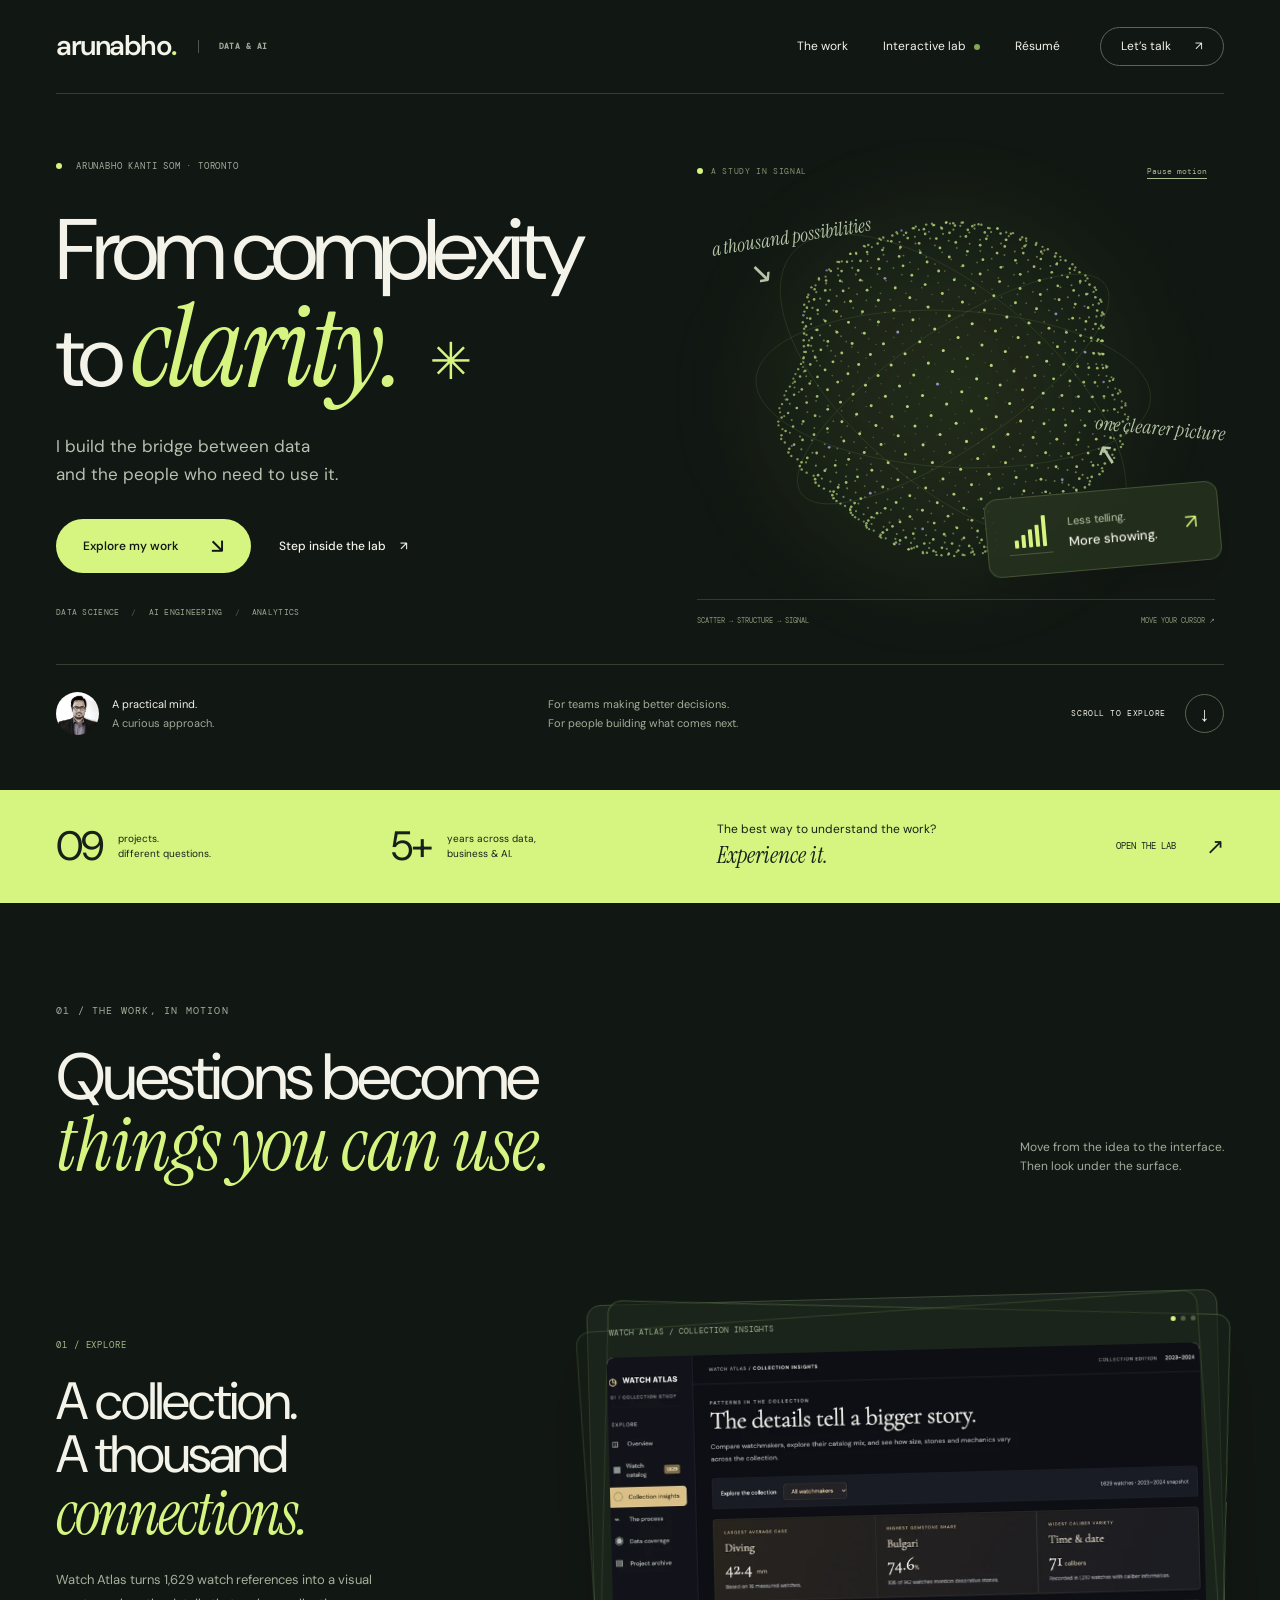
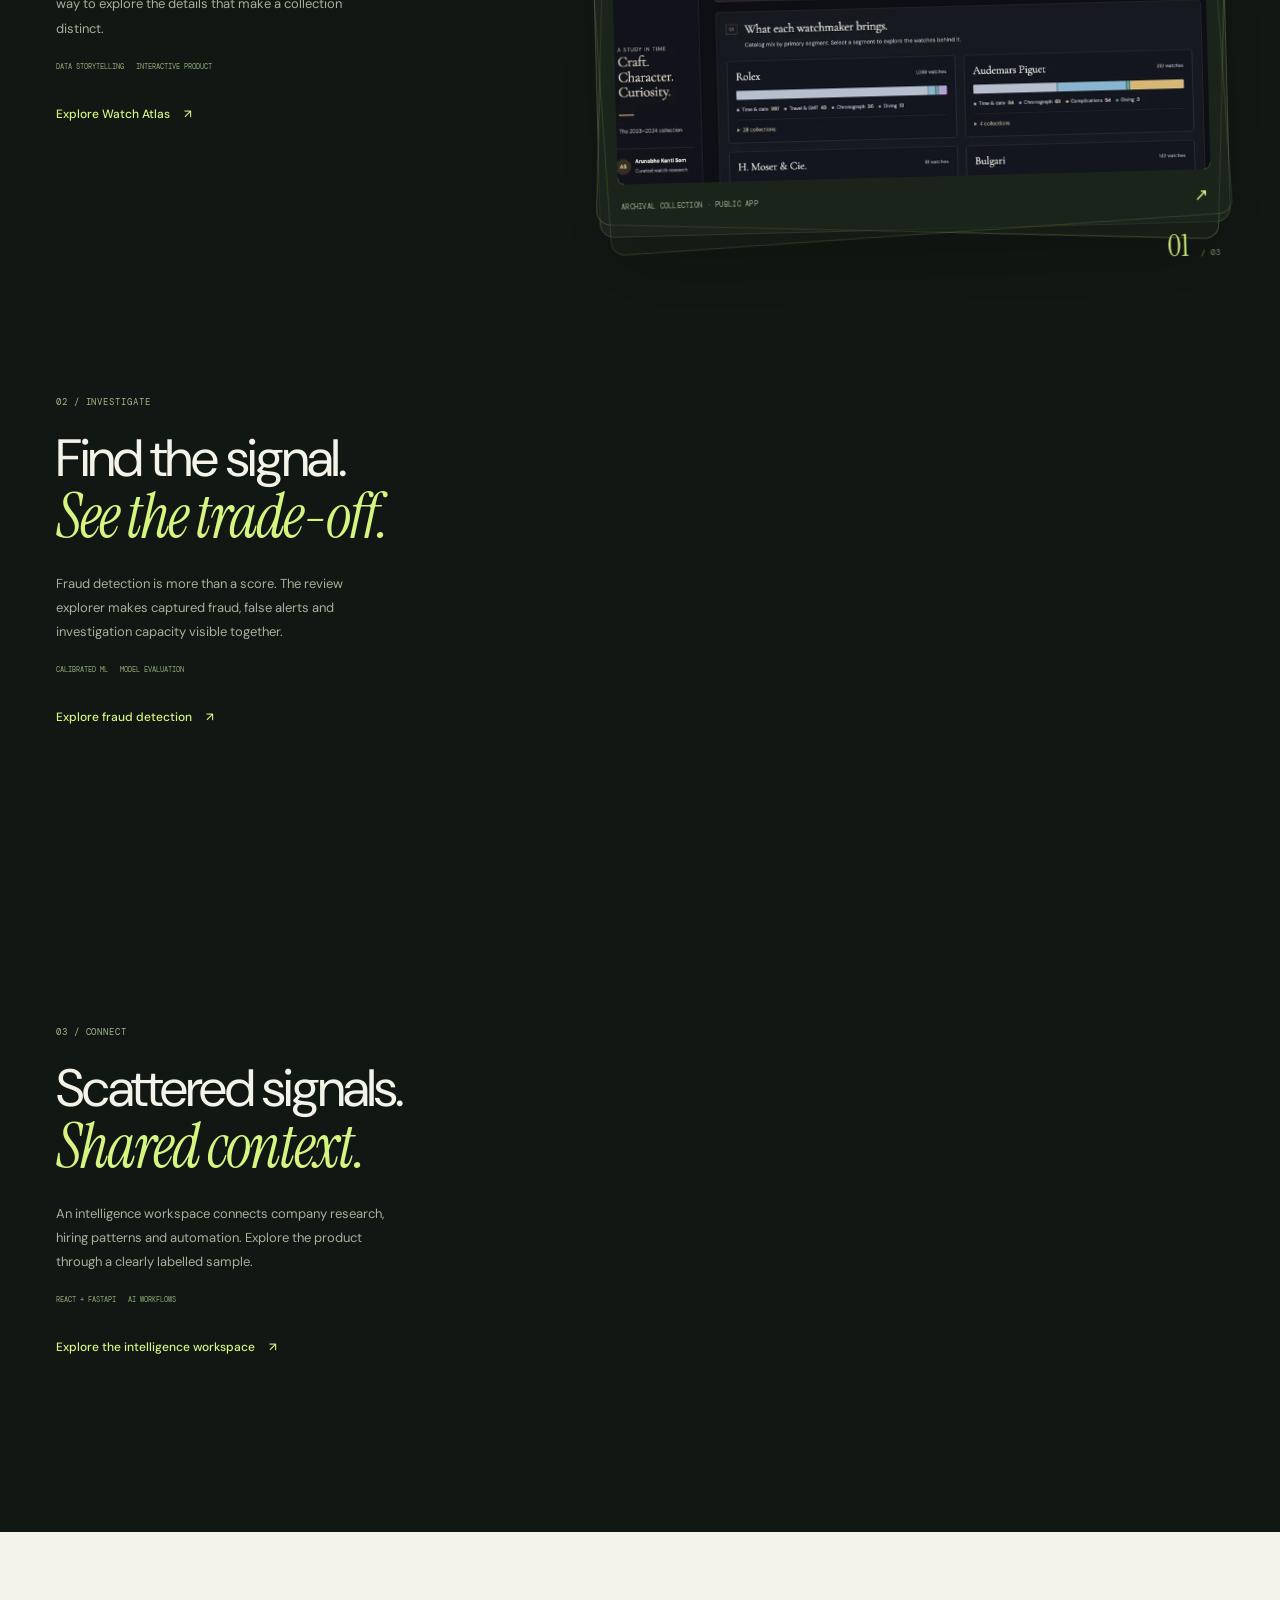
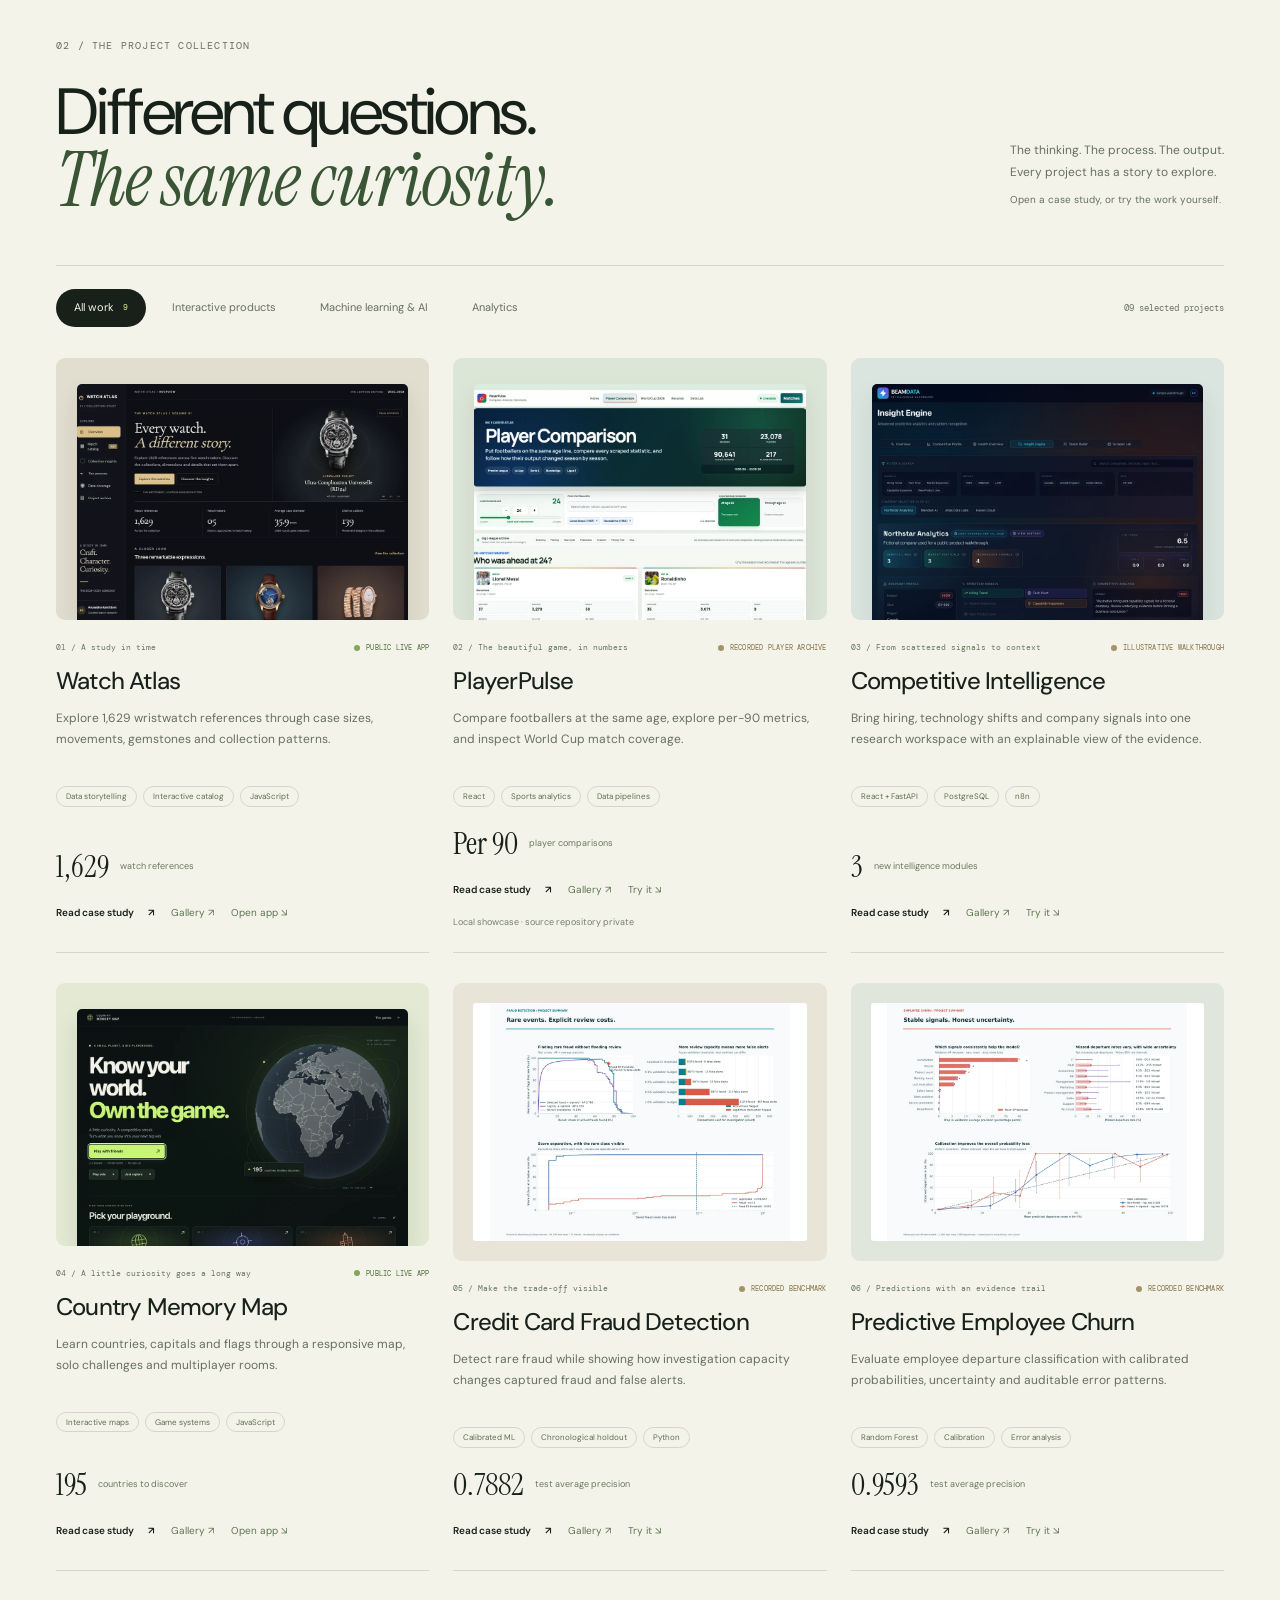
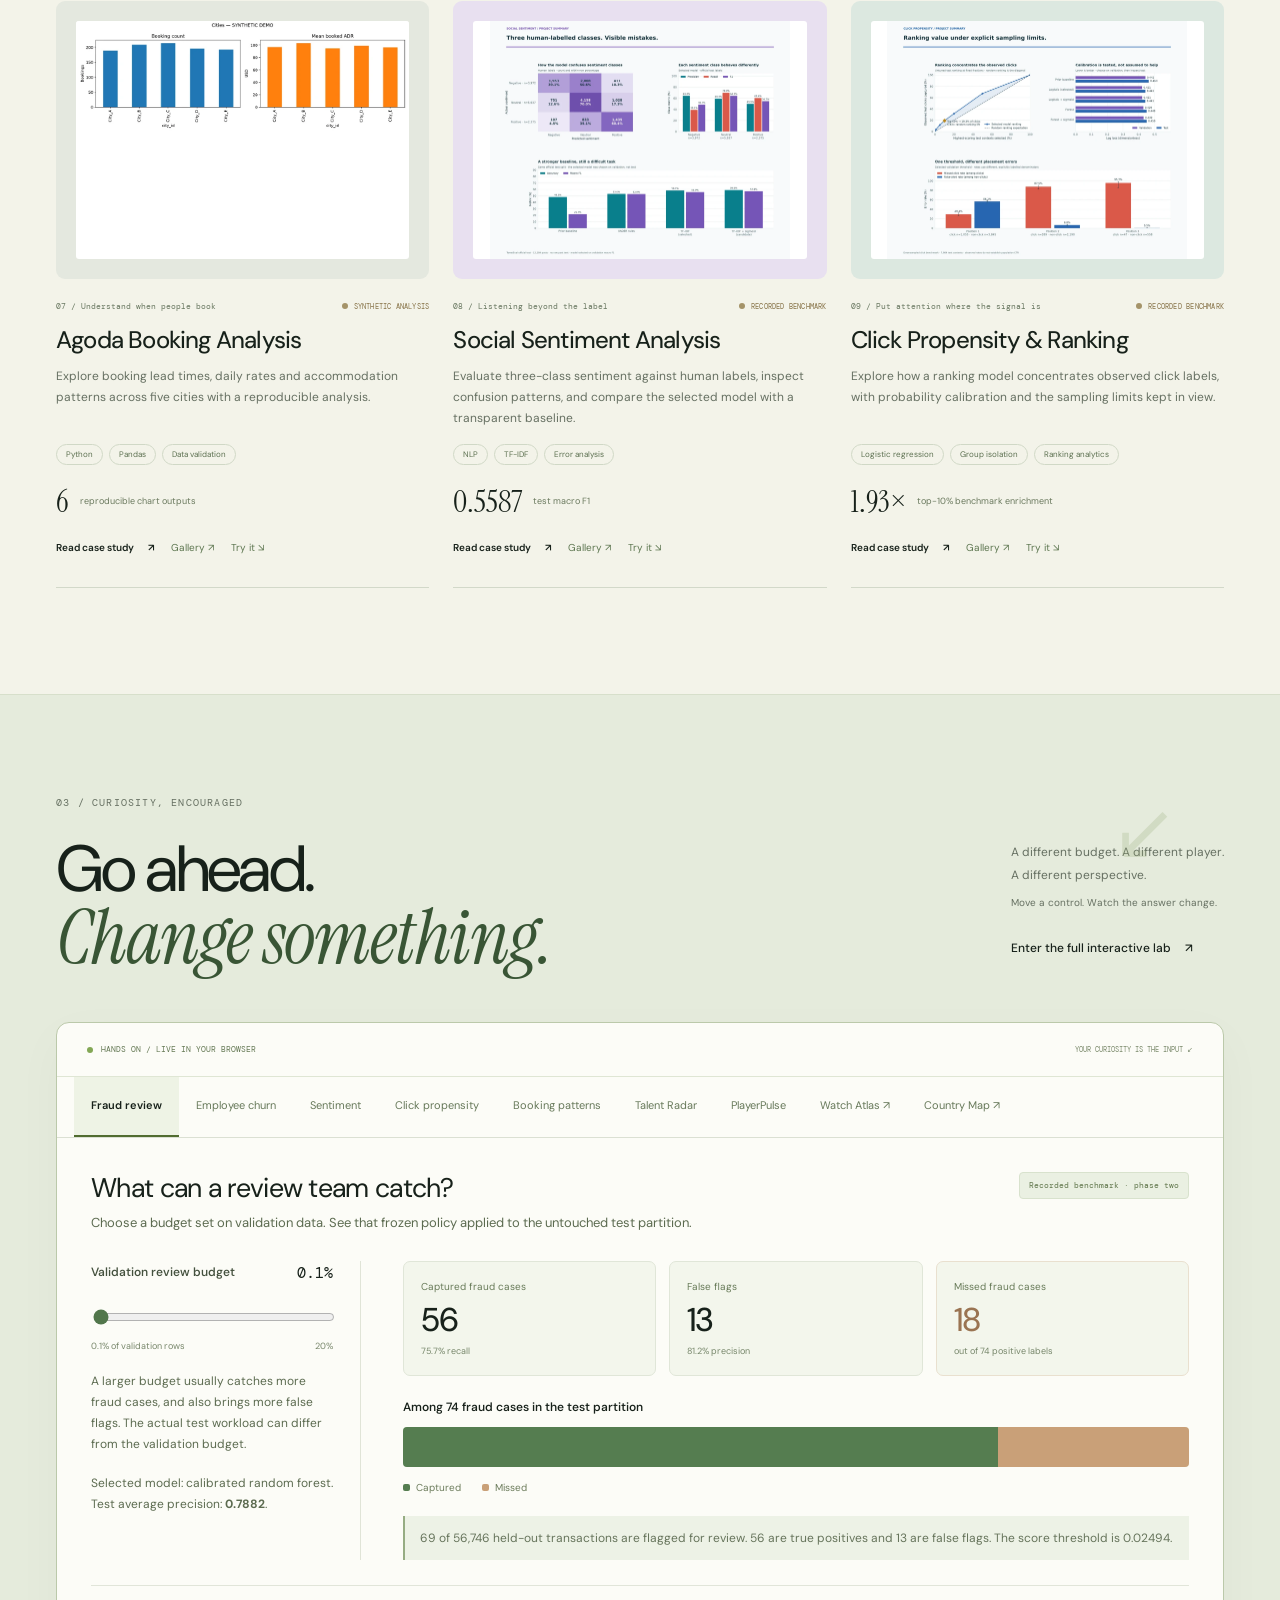
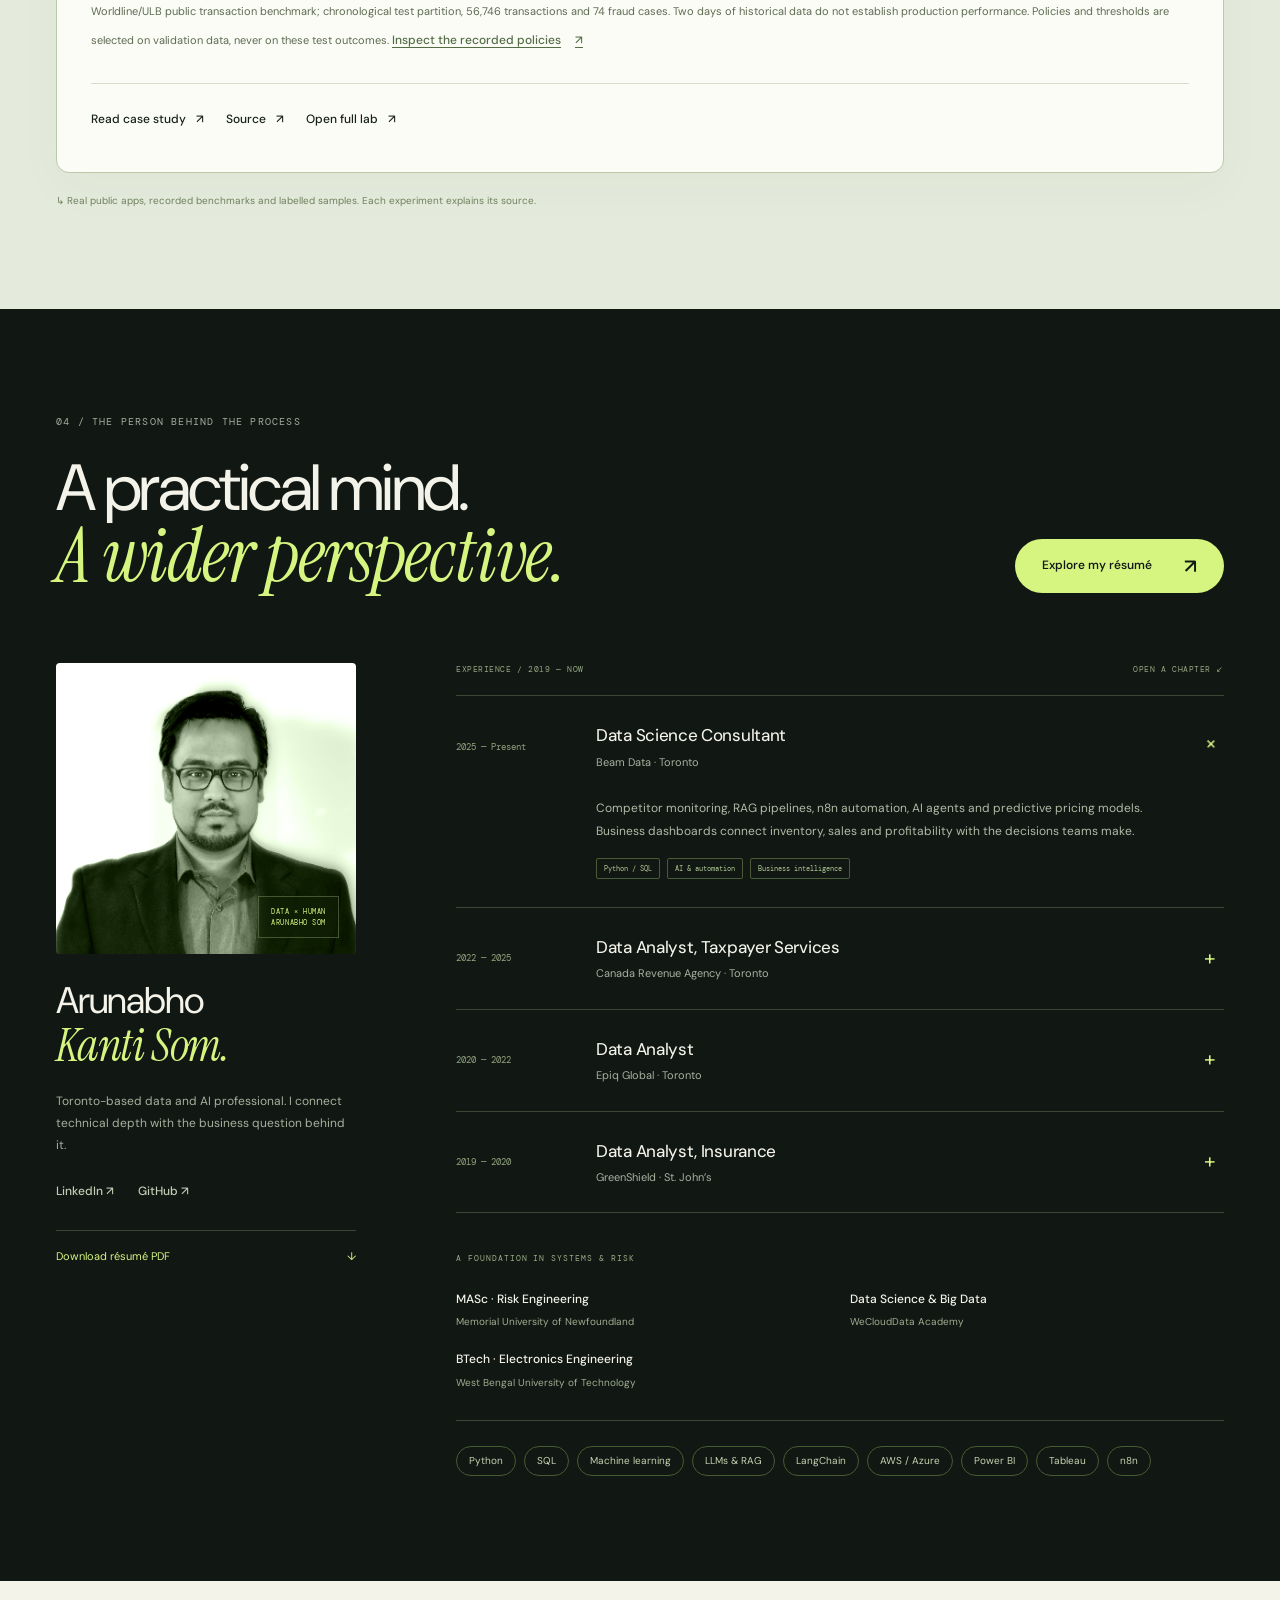
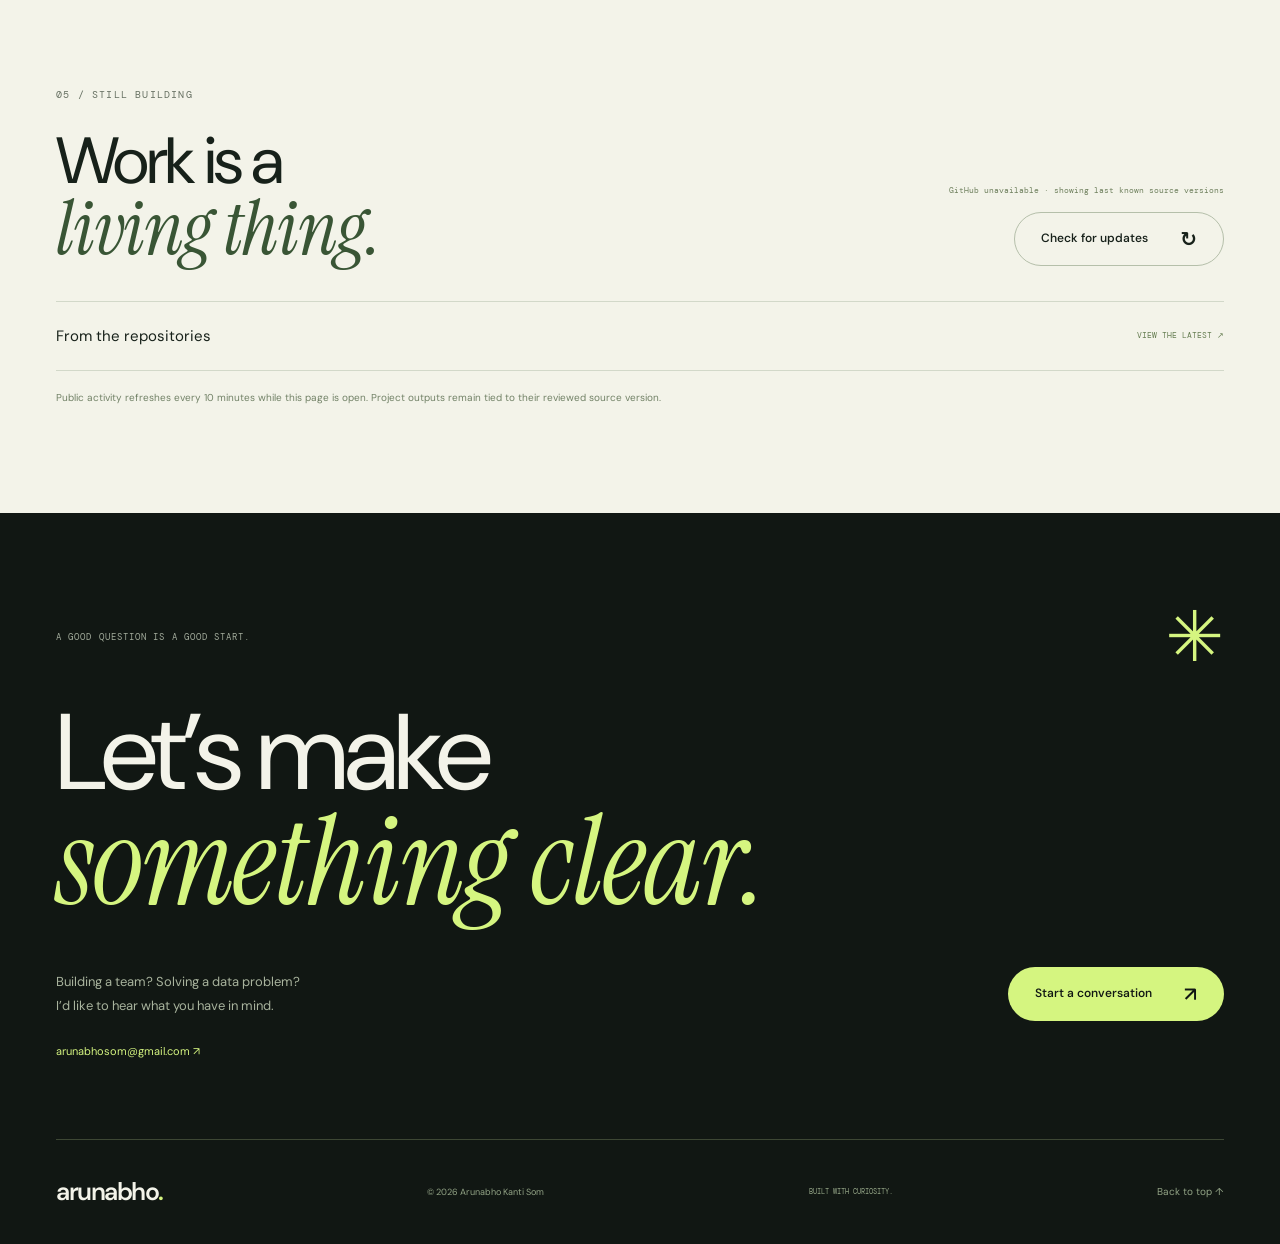
==== commit 26fe3dba: "Publish master portfolio with interactive labs, case studies and resume" ====
--- a/index.html
+++ b/index.html
@@ -1,467 +1,34 @@
 <!DOCTYPE html>
 <html lang="en">
 <head>
-    <meta charset="UTF-8">
-    <meta name="viewport" content="width=device-width, initial-scale=1.0">
-    <meta name="description" content="Portfolio of Arunabho Kanti Som — Data Scientist building data-driven business solutions with machine learning and analytics.">
-    <title>Arunabho Kanti Som — Data Scientist</title>
-    <link rel="preconnect" href="https://fonts.googleapis.com">
-    <link rel="preconnect" href="https://fonts.gstatic.com" crossorigin>
-    <link href="https://fonts.googleapis.com/css2?family=Instrument+Serif:ital@0;1&family=Caveat:wght@500&family=Inter:wght@400;500;600;700&display=swap" rel="stylesheet">
-    <link rel="stylesheet" href="style.css">
+<meta charset="UTF-8"><meta name="viewport" content="width=device-width, initial-scale=1.0"><meta name="theme-color" content="#111713">
+<meta name="description" content="Arunabho Kanti Som — data science, AI engineering and analytics. Explore nine projects, interactive labs, case studies and the experience behind the work.">
+<meta property="og:title" content="Arunabho Som — From complexity to clarity."><meta property="og:description" content="Data. Intelligence. Experiences. Explore the work, question the evidence, and change something yourself."><meta property="og:type" content="website">
+<title>Arunabho Som — From complexity to clarity.</title><link rel="icon" href="images/favicon.svg" type="image/svg+xml">
+<link rel="preconnect" href="https://fonts.googleapis.com"><link rel="preconnect" href="https://fonts.gstatic.com" crossorigin><link href="https://fonts.googleapis.com/css2?family=Instrument+Serif:ital@0;1&family=DM+Sans:wght@400;450;500;550;600;650;700&family=DM+Mono:wght@400;500&display=swap" rel="stylesheet">
+<link rel="stylesheet" href="style.css"><link rel="stylesheet" href="lab.css"><script src="portfolio.js" defer></script><script src="motion.js" defer></script>
 </head>
 <body>
-
-<div class="grain" aria-hidden="true"></div>
-
-<header class="site-header">
-    <a href="#" class="brand">Arunabho<span>.</span></a>
-    <nav class="site-nav">
-        <a href="#projects">Projects</a>
-        <a href="#experience">Experience</a>
-        <a href="#contact">Contact</a>
-    </nav>
-</header>
-
-<main>
-
-    <!-- ===================== HERO ===================== -->
-    <section class="hero">
-        <div class="hero-top">
-            <div class="stamp">
-                <span id="hero-date">—</span>
-                <span id="hero-time">—</span>
-            </div>
-            <span class="status-pill">
-                <span class="status-dot"></span>
-                Available for new projects
-            </span>
-        </div>
-
-        <div class="hero-stage">
-            <span class="hero-script" aria-hidden="true">Arunabho</span>
-
-            <div class="hero-portrait">
-                <img src="images/about/image (27).png" alt="Arunabho Kanti Som">
-            </div>
-
-            <div class="hero-headline">
-                <h1 class="hero-name">
-                    <span class="word">Arunabho</span>
-                    <span class="word word-italic">Som</span>
-                </h1>
-                <p class="hero-tag">
-                    <span class="hero-tag-arrow">↳</span>
-                    I help businesses turn<br>data into clear decisions.
-                </p>
-            </div>
-        </div>
-
-        <div class="hero-meta">
-            <div class="social-row" aria-label="Social links">
-                <a href="https://www.linkedin.com/in/arunabho-kanti-som/" target="_blank" rel="noopener" aria-label="LinkedIn">
-                    <svg viewBox="0 0 24 24" width="15" height="15" fill="currentColor"><path d="M20.45 20.45h-3.55v-5.57c0-1.33-.02-3.04-1.85-3.04-1.86 0-2.14 1.45-2.14 2.95v5.66H9.36V9h3.41v1.56h.05c.47-.9 1.63-1.85 3.36-1.85 3.6 0 4.27 2.37 4.27 5.45v6.29zM5.34 7.43a2.06 2.06 0 1 1 0-4.12 2.06 2.06 0 0 1 0 4.12zM7.12 20.45H3.56V9h3.56v11.45zM22.22 0H1.77C.79 0 0 .77 0 1.72v20.56C0 23.23.79 24 1.77 24h20.45c.98 0 1.78-.77 1.78-1.72V1.72C24 .77 23.2 0 22.22 0z"/></svg>
-                </a>
-                <a href="https://github.com/AarunabhS" target="_blank" rel="noopener" aria-label="GitHub">
-                    <svg viewBox="0 0 24 24" width="15" height="15" fill="currentColor"><path d="M12 .5a12 12 0 0 0-3.79 23.4c.6.11.82-.26.82-.58v-2c-3.34.73-4.04-1.61-4.04-1.61-.55-1.39-1.34-1.76-1.34-1.76-1.09-.74.08-.73.08-.73 1.2.09 1.84 1.24 1.84 1.24 1.07 1.84 2.81 1.31 3.5 1 .11-.78.42-1.31.76-1.61-2.67-.31-5.47-1.33-5.47-5.93 0-1.31.47-2.38 1.24-3.22-.13-.31-.54-1.53.12-3.18 0 0 1.01-.32 3.3 1.23a11.5 11.5 0 0 1 6.01 0c2.29-1.55 3.3-1.23 3.3-1.23.66 1.65.25 2.87.12 3.18.77.84 1.24 1.91 1.24 3.22 0 4.61-2.81 5.62-5.49 5.92.43.37.82 1.1.82 2.22v3.29c0 .32.22.7.83.58A12 12 0 0 0 12 .5z"/></svg>
-                </a>
-                <a href="https://www.twitter.com" target="_blank" rel="noopener" aria-label="Twitter / X">
-                    <svg viewBox="0 0 24 24" width="15" height="15" fill="currentColor"><path d="M18.244 2.25h3.308l-7.227 8.26 8.502 11.24H16.17l-5.214-6.817L4.99 21.75H1.68l7.73-8.835L1.254 2.25H8.08l4.713 6.231zm-1.161 17.52h1.833L7.084 4.126H5.117z"/></svg>
-                </a>
-            </div>
-            <p class="hero-bio">
-                I'm Arunabho Kanti Som, a data and AI professional based in Toronto with 5+ years across analytics, machine learning, and AI engineering. I build predictive models, dashboards, AI agents, and GenAI/RAG applications using Python, SQL, LLMs, LangChain, and cloud‑native stacks on AWS and Azure.
-            </p>
-        </div>
-
-        <div class="hero-discover">
-            <a href="#projects" class="discover-link">Discover <span aria-hidden="true">↓</span></a>
-        </div>
-
-        <div class="hero-cta">
-            <a href="mailto:arunabhosom@gmail.com" class="cta-pill">
-                <span class="cta-avatar"><img src="images/about/image (27).png" alt=""></span>
-                <svg viewBox="0 0 24 24" width="14" height="14" fill="none" stroke="currentColor" stroke-width="2" stroke-linecap="round" stroke-linejoin="round"><rect x="3" y="5" width="18" height="14" rx="2"/><path d="m3 7 9 6 9-6"/></svg>
-                Reach out via email
-            </a>
-        </div>
-    </section>
-
-    <!-- ===================== FEATURED PROJECTS ===================== -->
-    <section class="section reveal" id="projects">
-        <div class="section-head center">
-            <span class="kicker"><span class="kicker-dot"></span>Featured Projects<span class="kicker-star">✦</span></span>
-            <h2 class="section-title">Explore a curated selection of<br>my recent <em>data science</em> projects</h2>
-        </div>
-
-        <div class="projects-grid">
-            <article class="project-card surface reveal">
-                <a href="https://github.com/AarunabhS/SentimentAnalysis.git" target="_blank" rel="noopener" class="project-thumb">
-                    <img src="images/projects/image twitter.png" alt="Twitter Sentiment Analysis dashboard">
-                </a>
-                <div class="project-meta">
-                    <h3>Twitter Sentiment Analysis <span class="year">2022</span></h3>
-                    <div class="tag-row">
-                        <span class="chip">NLP</span>
-                        <span class="chip">PySpark</span>
-                        <span class="chip">AWS</span>
-                    </div>
-                    <p class="project-summary">Captured Black Friday 2022 tweets via the Twitter API, trained Logistic Regression and Random Forest classifiers (86% accuracy), and surfaced real‑time insights through a QuickSight dashboard.</p>
-                    <a class="project-link" href="https://github.com/AarunabhS/SentimentAnalysis.git" target="_blank" rel="noopener">View on GitHub <span aria-hidden="true">→</span></a>
-                </div>
-            </article>
-
-            <article class="project-card surface reveal">
-                <a href="https://github.com/AarunabhS/Predictive-Employee-Churn/tree/main" target="_blank" rel="noopener" class="project-thumb">
-                    <img src="images/projects/image 1.png" alt="Employee churn analysis">
-                </a>
-                <div class="project-meta">
-                    <h3>Predictive Employee Churn <span class="year">2023</span></h3>
-                    <div class="tag-row">
-                        <span class="chip">Machine Learning</span>
-                        <span class="chip">Python</span>
-                        <span class="chip">Deep Learning</span>
-                    </div>
-                    <p class="project-summary">Capstone project predicting employee turnover with HR datasets — combined classical models (Logistic Regression, Random Forest, Gradient Boosting) with neural networks to lift accuracy.</p>
-                    <a class="project-link" href="https://github.com/AarunabhS/Predictive-Employee-Churn/tree/main" target="_blank" rel="noopener">View on GitHub <span aria-hidden="true">→</span></a>
-                </div>
-            </article>
-
-            <article class="project-card surface reveal">
-                <a href="https://github.com/AarunabhS/Agoda-Booking-Analysis.git" target="_blank" rel="noopener" class="project-thumb">
-                    <img src="images/projects/image 7.png" alt="Agoda booking analysis">
-                </a>
-                <div class="project-meta">
-                    <h3>Agoda Booking Analysis <span class="year">2023</span></h3>
-                    <div class="tag-row">
-                        <span class="chip">EDA</span>
-                        <span class="chip">Pandas</span>
-                        <span class="chip">Seaborn</span>
-                    </div>
-                    <p class="project-summary">Analyzed booking patterns and price trends to optimize urgency messaging — examined ADR variations, customer booking behaviors, and the best timing for conversion‑driving prompts.</p>
-                    <a class="project-link" href="https://github.com/AarunabhS/Agoda-Booking-Analysis.git" target="_blank" rel="noopener">View on GitHub <span aria-hidden="true">→</span></a>
-                </div>
-            </article>
-
-            <article class="project-card surface reveal">
-                <a href="https://github.com/AarunabhS/Click-Through-Rate/tree/main" target="_blank" rel="noopener" class="project-thumb">
-                    <img src="images/projects/image 15.png" alt="Click-through rate prediction">
-                </a>
-                <div class="project-meta">
-                    <h3>Click‑Through Rate Prediction <span class="year">2023</span></h3>
-                    <div class="tag-row">
-                        <span class="chip">ML</span>
-                        <span class="chip">SQL</span>
-                        <span class="chip">SQLAlchemy</span>
-                    </div>
-                    <p class="project-summary">Built a CTR model using DataGrip and SQLAlchemy pipelines, with GridSearchCV and K‑fold validation. Reached 83% prediction accuracy on post‑transaction click behavior.</p>
-                    <a class="project-link" href="https://github.com/AarunabhS/Click-Through-Rate/tree/main" target="_blank" rel="noopener">View on GitHub <span aria-hidden="true">→</span></a>
-                </div>
-            </article>
-        </div>
-    </section>
-
-    <!-- ===================== BENEFITS ===================== -->
-    <section class="section reveal">
-        <div class="section-head center">
-            <span class="kicker"><span class="kicker-dot"></span>Benefit<span class="kicker-star">✦</span></span>
-            <h2 class="section-title">Work with me, and you'll<br>see these <em>benefits</em></h2>
-        </div>
-
-        <div class="benefits-stack">
-            <div class="benefit-card surface reveal">
-                <div class="benefit-icon">
-                    <svg viewBox="0 0 24 24" width="18" height="18" fill="none" stroke="currentColor" stroke-width="1.6" stroke-linecap="round" stroke-linejoin="round"><path d="M3 3v18h18"/><path d="m7 14 4-4 4 4 5-6"/></svg>
-                </div>
-                <div>
-                    <h4>Data‑Driven Insights</h4>
-                    <p>I turn raw data into clear, actionable decisions — using statistical analysis, modeling, and visualization tailored to your specific goals.</p>
-                </div>
-            </div>
-
-            <div class="benefit-card surface reveal">
-                <div class="benefit-icon">
-                    <svg viewBox="0 0 24 24" width="18" height="18" fill="none" stroke="currentColor" stroke-width="1.6" stroke-linecap="round" stroke-linejoin="round"><circle cx="9" cy="7" r="4"/><path d="M17 11a3 3 0 1 0 0-6"/><path d="M3 21v-2a4 4 0 0 1 4-4h4a4 4 0 0 1 4 4v2"/><path d="M21 21v-2a4 4 0 0 0-3-3.87"/></svg>
-                </div>
-                <div>
-                    <h4>Collaborative Approach</h4>
-                    <p>I partner closely with stakeholders at every stage — from scoping the problem to delivering production‑ready models that fit your workflow.</p>
-                </div>
-            </div>
-
-            <div class="benefit-card surface reveal">
-                <div class="benefit-icon">
-                    <svg viewBox="0 0 24 24" width="18" height="18" fill="none" stroke="currentColor" stroke-width="1.6" stroke-linecap="round" stroke-linejoin="round"><path d="M6 9a6 6 0 1 0 12 0V3H6z"/><path d="M8 21h8"/><path d="M12 17v4"/></svg>
-                </div>
-                <div>
-                    <h4>Proven Results</h4>
-                    <p>Measurable outcomes — 86% sentiment classification accuracy, 83% CTR prediction accuracy, and analytics platforms supporting 18,000+ profiles.</p>
-                </div>
-            </div>
-        </div>
-    </section>
-
-    <!-- ===================== SERVICES ===================== -->
-    <section class="section reveal">
-        <div class="section-head center">
-            <span class="kicker"><span class="kicker-dot"></span>Service<span class="kicker-star">✦</span></span>
-            <h2 class="section-title">What I <em>deliver</em></h2>
-            <a href="mailto:arunabhosom@gmail.com" class="cta-pill small dark reveal">
-                <svg viewBox="0 0 24 24" width="12" height="12" fill="none" stroke="currentColor" stroke-width="2" stroke-linecap="round" stroke-linejoin="round"><rect x="3" y="5" width="18" height="14" rx="2"/><path d="m3 7 9 6 9-6"/></svg>
-                Get in touch
-            </a>
-        </div>
-
-        <div class="services-grid">
-            <div class="service-card surface reveal">
-                <div class="service-icon">
-                    <svg viewBox="0 0 24 24" width="18" height="18" fill="none" stroke="currentColor" stroke-width="1.6"><rect x="3" y="3" width="18" height="18" rx="3"/><path d="M3 9h18M9 3v18" stroke-linecap="round"/></svg>
-                </div>
-                <h4>Machine Learning Models</h4>
-                <p>Production‑ready models in scikit‑learn, TensorFlow, and PyTorch — from feature engineering to deployment.</p>
-            </div>
-            <div class="service-card surface reveal">
-                <div class="service-icon">
-                    <svg viewBox="0 0 24 24" width="18" height="18" fill="none" stroke="currentColor" stroke-width="1.6" stroke-linecap="round" stroke-linejoin="round"><path d="M3 3v18h18"/><rect x="7" y="12" width="3" height="6"/><rect x="12" y="8" width="3" height="10"/><rect x="17" y="5" width="3" height="13"/></svg>
-                </div>
-                <h4>Data Analysis</h4>
-                <p>Exploratory analysis, customer segmentation, and statistical insights using Python, SQL, and Pandas.</p>
-            </div>
-            <div class="service-card surface reveal">
-                <div class="service-icon">
-                    <svg viewBox="0 0 24 24" width="18" height="18" fill="none" stroke="currentColor" stroke-width="1.6" stroke-linecap="round" stroke-linejoin="round"><rect x="3" y="4" width="18" height="14" rx="2"/><path d="M7 9v5M11 12v2M15 7v7"/></svg>
-                </div>
-                <h4>Dashboards</h4>
-                <p>Interactive Tableau, Power BI, and QuickSight dashboards turning metrics into stakeholder‑ready stories.</p>
-            </div>
-            <div class="service-card surface reveal">
-                <div class="service-icon">
-                    <svg viewBox="0 0 24 24" width="18" height="18" fill="none" stroke="currentColor" stroke-width="1.6" stroke-linecap="round" stroke-linejoin="round"><path d="M21 12a9 9 0 1 1-18 0 9 9 0 0 1 18 0z"/><path d="M12 7v5l3 2"/></svg>
-                </div>
-                <h4>Predictive Modeling</h4>
-                <p>Forecasting and classification models — vehicle valuation, churn, CTR, and pricing — built for business outcomes.</p>
-            </div>
-            <div class="service-card surface reveal">
-                <div class="service-icon">
-                    <svg viewBox="0 0 24 24" width="18" height="18" fill="none" stroke="currentColor" stroke-width="1.6" stroke-linecap="round" stroke-linejoin="round"><path d="M21 15a4 4 0 0 1-4 4H7l-4 3V6a4 4 0 0 1 4-4h10a4 4 0 0 1 4 4z"/></svg>
-                </div>
-                <h4>NLP & Sentiment Analysis</h4>
-                <p>Text classification, topic modeling, and sentiment systems — from data collection through LLM integrations with LangChain.</p>
-            </div>
-            <div class="service-card surface reveal">
-                <div class="service-icon">
-                    <svg viewBox="0 0 24 24" width="18" height="18" fill="none" stroke="currentColor" stroke-width="1.6" stroke-linecap="round" stroke-linejoin="round"><ellipse cx="12" cy="5" rx="9" ry="3"/><path d="M3 5v6c0 1.66 4.03 3 9 3s9-1.34 9-3V5"/><path d="M3 11v6c0 1.66 4.03 3 9 3s9-1.34 9-3v-6"/></svg>
-                </div>
-                <h4>Big Data Pipelines</h4>
-                <p>PySpark and Databricks pipelines on AWS and Azure — scaling from millions of rows to production workloads.</p>
-            </div>
-        </div>
-    </section>
-
-    <!-- ===================== HOW IT WORKS ===================== -->
-    <section class="section reveal">
-        <div class="section-head center">
-            <span class="kicker"><span class="kicker-dot"></span>How It Works<span class="kicker-star">✦</span></span>
-            <h2 class="section-title">A process built for<br><em>measurable</em> results</h2>
-        </div>
-
-        <div class="process-grid">
-            <div class="process-card surface reveal">
-                <div class="process-head">
-                    <span class="process-num">01</span>
-                    <span class="process-icon">
-                        <svg viewBox="0 0 24 24" width="16" height="16" fill="none" stroke="currentColor" stroke-width="1.6" stroke-linecap="round"><circle cx="11" cy="11" r="7"/><path d="m21 21-4.3-4.3"/></svg>
-                    </span>
-                </div>
-                <h4>Discovery</h4>
-                <p>Understanding your goals, data landscape, and what success looks like for the business.</p>
-            </div>
-            <div class="process-card surface reveal">
-                <div class="process-head">
-                    <span class="process-num">02</span>
-                    <span class="process-icon">
-                        <svg viewBox="0 0 24 24" width="16" height="16" fill="none" stroke="currentColor" stroke-width="1.6" stroke-linecap="round" stroke-linejoin="round"><path d="M4 4h16v16H4z"/><path d="M8 8h8M8 12h8M8 16h5"/></svg>
-                    </span>
-                </div>
-                <h4>Analysis</h4>
-                <p>Exploratory data analysis, cleaning, and statistical review to surface the signal in your data.</p>
-            </div>
-            <div class="process-card surface reveal">
-                <div class="process-head">
-                    <span class="process-num">03</span>
-                    <span class="process-icon">
-                        <svg viewBox="0 0 24 24" width="16" height="16" fill="none" stroke="currentColor" stroke-width="1.6" stroke-linecap="round" stroke-linejoin="round"><circle cx="12" cy="12" r="3"/><path d="M12 2v3M12 19v3M4.93 4.93l2.12 2.12M16.95 16.95l2.12 2.12M2 12h3M19 12h3M4.93 19.07l2.12-2.12M16.95 7.05l2.12-2.12"/></svg>
-                    </span>
-                </div>
-                <h4>Modeling</h4>
-                <p>Building, tuning, and validating predictive models — classical ML through deep learning where it pays off.</p>
-            </div>
-            <div class="process-card surface reveal">
-                <div class="process-head">
-                    <span class="process-num">04</span>
-                    <span class="process-icon">
-                        <svg viewBox="0 0 24 24" width="16" height="16" fill="none" stroke="currentColor" stroke-width="1.6" stroke-linecap="round" stroke-linejoin="round"><path d="M3 12 12 3l9 9"/><path d="M5 10v10h14V10"/></svg>
-                    </span>
-                </div>
-                <h4>Delivery</h4>
-                <p>Shipping dashboards, models, and documentation your team can use, extend, and trust over time.</p>
-            </div>
-        </div>
-    </section>
-
-    <!-- ===================== EXPERIENCE ===================== -->
-    <section class="section reveal" id="experience">
-        <div class="section-head center">
-            <span class="kicker"><span class="kicker-dot"></span>Experience<span class="kicker-star">✦</span></span>
-            <h2 class="section-title">My journey in the world<br>of <em>data science</em>.</h2>
-        </div>
-
-        <div class="experience-list">
-            <article class="experience-row reveal">
-                <div class="experience-when">
-                    <span class="exp-year">2025 — Present</span>
-                    <span class="exp-place">Toronto, Canada</span>
-                </div>
-                <div class="experience-what">
-                    <h4>Data Science Consultant <span class="exp-co">— Beam Data</span></h4>
-                    <ul>
-                        <li>Built an automated competitor‑monitoring pipeline using n8n workflows, Python (Playwright, Selenium, Apify, BrightData) for large‑scale scraping, and PostgreSQL — embedded content into a RAG architecture (Chroma, FAISS) with scheduled LLM summarization to surface pricing changes, product launches, and competitive positioning shifts.</li>
-                        <li>Delivered Power BI dashboards for Awegoo, an Amazon aggregator covering 200+ brands — tracking inventory health, listing performance, MAP compliance, sales velocity, and SKU‑level profitability.</li>
-                        <li>Engineered a Vehicle Valuation Model in Python, scikit‑learn, and TensorFlow for a vintage car auction house, trained on 50‑year scraped auction data to drive inventory pricing and sale forecasting.</li>
-                        <li>Built predictive price models and Tableau dashboards for a luxury watch broker, scraping reference, marketplace, and auction data and processing on Azure to guide retail‑portfolio acquisition.</li>
-                        <li>Developed AI agents using OpenAI/Anthropic APIs and LangChain to automate research, drafting, scheduling, and engagement workflows for social media operations.</li>
-                    </ul>
-                </div>
-            </article>
-
-            <article class="experience-row reveal">
-                <div class="experience-when">
-                    <span class="exp-year">2022 — 2025</span>
-                    <span class="exp-place">Toronto, Canada</span>
-                </div>
-                <div class="experience-what">
-                    <h4>Data Analyst, Taxpayer Services <span class="exp-co">— Canada Revenue Agency</span></h4>
-                    <ul>
-                        <li>Delivered SQL‑based reports, dashboards, KPI trackers, and data‑validation workflows for a federal contact‑centre network handling 25–32M calls and 16–17M unique callers annually, supporting a program administering $379B in tax revenue and $46B in benefits.</li>
-                        <li>Applied EDA, trend analysis, predictive analytics, and pattern recognition to taxpayer, benefits, and service‑delivery data — informing workload planning, coaching priorities, and continuous improvement of program‑level accuracy (92%) and professionalism (96%) scores.</li>
-                        <li>Handled sensitive taxpayer data under Income Tax Act and Excise Tax Act confidentiality provisions, applying strict need‑to‑know controls and audit traceability across every reporting output.</li>
-                    </ul>
-                </div>
-            </article>
-
-            <article class="experience-row reveal">
-                <div class="experience-when">
-                    <span class="exp-year">2020 — 2022</span>
-                    <span class="exp-place">Toronto, Canada</span>
-                </div>
-                <div class="experience-what">
-                    <h4>Data Analyst <span class="exp-co">— Epiq Global</span></h4>
-                    <ul>
-                        <li>Conducted financial and operational analysis in Python and SQL on claims, transactions, and seasonal trends; built customer segmentation models using clustering to drive engagement and retention strategy.</li>
-                        <li>Built interactive Tableau dashboards for financial KPIs, customer behaviour, churn, and sentiment — delivering real‑time insights that improved service quality and decision cycles.</li>
-                    </ul>
-                </div>
-            </article>
-
-            <article class="experience-row reveal">
-                <div class="experience-when">
-                    <span class="exp-year">2019 — 2020</span>
-                    <span class="exp-place">St. John's, Canada</span>
-                </div>
-                <div class="experience-what">
-                    <h4>Data Analyst, Insurance <span class="exp-co">— GreenShield</span></h4>
-                    <ul>
-                        <li>Managed 18,000+ member profiles in SQL and Excel; applied financial modelling to claim premium structures, claim patterns, and risk profiles to support underwriting and policy decisions.</li>
-                        <li>Conducted profitability analysis and reserve estimations in SQL, evaluating claim frequency and severity for strategic financial planning and risk assessment.</li>
-                    </ul>
-                </div>
-            </article>
-        </div>
-    </section>
-
-    <!-- ===================== INSPIRATION ===================== -->
-    <section class="section reveal">
-        <div class="section-head center">
-            <span class="kicker"><span class="kicker-dot"></span>Inspiration<span class="kicker-star">✦</span></span>
-        </div>
-        <div class="inspiration-card surface reveal">
-            <span class="quote-mark" aria-hidden="true">“</span>
-            <blockquote>
-                <p>You can't connect the dots looking forward; you can only connect them looking backwards. So you have to trust that the dots will somehow connect in your future.</p>
-                <cite>— Steve Jobs</cite>
-            </blockquote>
-            <p class="inspiration-note">It can be hard to trust in the process when you can't see the bigger picture. But you never know what might be around the corner, so you have to keep moving forward. And one day, you may recognize that some of the hardest things you had to go through were also the best things that ever happened to you.</p>
-        </div>
-    </section>
-
-    <!-- ===================== CTA ===================== -->
-    <section class="section cta-section reveal" id="contact">
-        <div class="cta-card surface">
-            <div class="cta-tag">
-                <span class="cta-avatar"><img src="images/about/image (27).png" alt=""></span>
-                I'm Arunabho
-            </div>
-            <h2 class="section-title">Have a data challenge?<br>Let's <em>solve it</em> together.</h2>
-            <a href="mailto:arunabhosom@gmail.com" class="cta-pill dark large">
-                <svg viewBox="0 0 24 24" width="14" height="14" fill="none" stroke="currentColor" stroke-width="2" stroke-linecap="round" stroke-linejoin="round"><rect x="3" y="5" width="18" height="14" rx="2"/><path d="m3 7 9 6 9-6"/></svg>
-                Send email
-            </a>
-        </div>
-    </section>
-
-</main>
-
-<footer class="site-footer">
-    <a href="mailto:arunabhosom@gmail.com" class="footer-mail">arunabhosom@gmail.com</a>
-    <div class="footer-social">
-        <a href="https://www.linkedin.com/in/arunabho-kanti-som/" target="_blank" rel="noopener" aria-label="LinkedIn">
-            <svg viewBox="0 0 24 24" width="14" height="14" fill="currentColor"><path d="M20.45 20.45h-3.55v-5.57c0-1.33-.02-3.04-1.85-3.04-1.86 0-2.14 1.45-2.14 2.95v5.66H9.36V9h3.41v1.56h.05c.47-.9 1.63-1.85 3.36-1.85 3.6 0 4.27 2.37 4.27 5.45v6.29zM5.34 7.43a2.06 2.06 0 1 1 0-4.12 2.06 2.06 0 0 1 0 4.12zM7.12 20.45H3.56V9h3.56v11.45zM22.22 0H1.77C.79 0 0 .77 0 1.72v20.56C0 23.23.79 24 1.77 24h20.45c.98 0 1.78-.77 1.78-1.72V1.72C24 .77 23.2 0 22.22 0z"/></svg>
-        </a>
-        <a href="https://github.com/AarunabhS" target="_blank" rel="noopener" aria-label="GitHub">
-            <svg viewBox="0 0 24 24" width="14" height="14" fill="currentColor"><path d="M12 .5a12 12 0 0 0-3.79 23.4c.6.11.82-.26.82-.58v-2c-3.34.73-4.04-1.61-4.04-1.61-.55-1.39-1.34-1.76-1.34-1.76-1.09-.74.08-.73.08-.73 1.2.09 1.84 1.24 1.84 1.24 1.07 1.84 2.81 1.31 3.5 1 .11-.78.42-1.31.76-1.61-2.67-.31-5.47-1.33-5.47-5.93 0-1.31.47-2.38 1.24-3.22-.13-.31-.54-1.53.12-3.18 0 0 1.01-.32 3.3 1.23a11.5 11.5 0 0 1 6.01 0c2.29-1.55 3.3-1.23 3.3-1.23.66 1.65.25 2.87.12 3.18.77.84 1.24 1.91 1.24 3.22 0 4.61-2.81 5.62-5.49 5.92.43.37.82 1.1.82 2.22v3.29c0 .32.22.7.83.58A12 12 0 0 0 12 .5z"/></svg>
-        </a>
-        <a href="https://www.twitter.com" target="_blank" rel="noopener" aria-label="Twitter / X">
-            <svg viewBox="0 0 24 24" width="14" height="14" fill="currentColor"><path d="M18.244 2.25h3.308l-7.227 8.26 8.502 11.24H16.17l-5.214-6.817L4.99 21.75H1.68l7.73-8.835L1.254 2.25H8.08l4.713 6.231zm-1.161 17.52h1.833L7.084 4.126H5.117z"/></svg>
-        </a>
-    </div>
-    <a href="#" class="footer-top">Back to top <span aria-hidden="true">↑</span></a>
-    <small class="footer-copy">© <span id="year">2025</span> Arunabho Kanti Som — All rights reserved.</small>
-</footer>
-
-<script>
-    // Hero stamp
-    (function () {
-        var now = new Date();
-        var months = ['Jan','Feb','Mar','Apr','May','Jun','Jul','Aug','Sep','Oct','Nov','Dec'];
-        var dateStr = months[now.getMonth()] + ' ' + now.getDate() + ', ' + now.getFullYear();
-        var hh = String(now.getHours()).padStart(2, '0');
-        var mm = String(now.getMinutes()).padStart(2, '0');
-        var ss = String(now.getSeconds()).padStart(2, '0');
-        var d = document.getElementById('hero-date');
-        var t = document.getElementById('hero-time');
-        if (d) d.textContent = dateStr;
-        if (t) t.textContent = hh + ':' + mm + ':' + ss;
-        var y = document.getElementById('year');
-        if (y) y.textContent = now.getFullYear();
-    })();
-
-    // Scroll reveal
-    (function () {
-        if (!('IntersectionObserver' in window)) {
-            document.querySelectorAll('.reveal').forEach(function (el) { el.classList.add('is-visible'); });
-            return;
-        }
-        var io = new IntersectionObserver(function (entries) {
-            entries.forEach(function (entry) {
-                if (entry.isIntersecting) {
-                    entry.target.classList.add('is-visible');
-                    io.unobserve(entry.target);
-                }
-            });
-        }, { threshold: 0.12, rootMargin: '0px 0px -40px 0px' });
-        document.querySelectorAll('.reveal').forEach(function (el) { io.observe(el); });
-    })();
-</script>
-
-</body>
-</html>
+<a class="skip-link" href="#main">Skip to content</a>
+<header class="site-header" id="top"><div class="wrap header-inner"><a class="brand" href="#top" aria-label="Arunabho Som, home">arunabho<span class="brand-dot">.</span><span class="brand-caption">DATA & AI</span></a><button class="menu-toggle" type="button" aria-expanded="false" aria-controls="site-nav">Menu <span aria-hidden="true">＋</span></button><nav id="site-nav" aria-label="Main navigation"><a href="#projects">The work</a><a href="lab.html">Interactive lab <span class="small-dot" aria-hidden="true"></span></a><a href="#resume">Résumé</a><a class="nav-contact" href="#contact">Let’s talk <span aria-hidden="true">↗</span></a></nav></div><div class="reading-progress" aria-hidden="true"></div></header>
+<main id="main">
+<section class="hero dark-section" aria-labelledby="hero-title"><div class="wrap hero-grid"><div class="hero-copy"><p class="eyebrow hero-kicker"><span class="small-dot" aria-hidden="true"></span> ARUNABHO KANTI SOM · TORONTO</p><h1 id="hero-title">From complexity<br>to <em>clarity.</em><span class="hero-title-star" aria-hidden="true">✳</span></h1><p class="hero-intro">I build the bridge between data<br>and the people who need to use it.</p><div class="hero-actions"><a class="button button-lime magnetic" href="#projects">Explore my work <span aria-hidden="true">↘</span></a><a class="text-link" href="lab.html">Step inside the lab <span aria-hidden="true">↗</span></a></div><div class="hero-disciplines"><span>DATA SCIENCE</span><i aria-hidden="true">/</i><span>AI ENGINEERING</span><i aria-hidden="true">/</i><span>ANALYTICS</span></div></div><div class="signal-art" aria-label="Animated illustration: scattered data points become a clear signal"><div class="art-topline"><span><span class="small-dot" aria-hidden="true"></span> A STUDY IN SIGNAL</span><button class="motion-toggle" type="button" aria-pressed="false">Pause motion</button></div><canvas id="signal-canvas" aria-hidden="true"></canvas><div class="art-orbit-label label-input">a thousand possibilities<span>↘</span></div><div class="art-orbit-label label-output">one clearer picture<span>↖</span></div><a href="#playground" class="signal-callout"><span class="signal-mini" aria-hidden="true"><i></i><i></i><i></i><i></i><i></i></span><span>Less telling.<br><strong>More showing.</strong></span><span class="callout-arrow" aria-hidden="true">↗</span></a><div class="art-baseline"><span>SCATTER → STRUCTURE → SIGNAL</span><span>MOVE YOUR CURSOR ↗</span></div></div></div><div class="wrap hero-bottom"><div class="hero-person"><img src="images/about/image (27).png" alt="Arunabho Kanti Som" width="44" height="44"><p>A practical mind.<br><span>A curious approach.</span></p></div><p>For teams making better decisions.<br>For people building what comes next.</p><a href="#featured" class="scroll-cue"><span>SCROLL TO EXPLORE</span><span class="scroll-circle" aria-hidden="true">↓</span></a></div></section>
+<div class="proof-strip"><div class="wrap"><p><strong>09</strong><span>projects.<br>different questions.</span></p><p><strong>5+</strong><span>years across data,<br>business & AI.</span></p><div class="proof-manifesto">The best way to understand the work?<br><em>Experience it.</em></div><a href="lab.html" class="proof-link">OPEN THE LAB <span aria-hidden="true">↗</span></a></div></div>
+<section class="featured-section dark-section" id="featured" aria-labelledby="featured-title"><div class="wrap featured-intro"><p class="eyebrow">01 / THE WORK, IN MOTION</p><h2 id="featured-title">Questions become<br><em>things you can use.</em></h2><p>Move from the idea to the interface.<br>Then look under the surface.</p></div><div class="wrap featured-story"><div class="story-copy">
+<article class="story-chapter" data-stage="0"><span class="chapter-number">01 / EXPLORE</span><h3>A collection.<br> A thousand<br> <em>connections.</em></h3><p>Watch Atlas turns 1,629 watch references into a visual way to explore the details that make a collection distinct.</p><div class="chapter-tags"><span>DATA STORYTELLING</span><span>INTERACTIVE PRODUCT</span></div><a class="text-link" href="case-study.html?project=watch">Explore Watch Atlas <span aria-hidden="true">↗</span></a><a class="mobile-stage" href="case-study.html?project=watch"><img src="images/outputs/previews/watch-insights.webp" alt="Watch Atlas collection insights" loading="lazy" width="1440" height="1000"></a></article>
+<article class="story-chapter" data-stage="1"><span class="chapter-number">02 / INVESTIGATE</span><h3>Find the signal.<br> <em>See the trade-off.</em></h3><p>Fraud detection is more than a score. The review explorer makes captured fraud, false alerts and investigation capacity visible together.</p><div class="chapter-tags"><span>CALIBRATED ML</span><span>MODEL EVALUATION</span></div><a class="text-link" href="case-study.html?project=fraud">Explore fraud detection <span aria-hidden="true">↗</span></a><a class="mobile-stage" href="case-study.html?project=fraud"><img src="images/outputs/previews/fraud-overview.webp" alt="Fraud detection benchmark summary" loading="lazy" width="1440" height="1000"></a></article>
+<article class="story-chapter" data-stage="2"><span class="chapter-number">03 / CONNECT</span><h3>Scattered signals.<br> <em>Shared context.</em></h3><p>An intelligence workspace connects company research, hiring patterns and automation. Explore the product through a clearly labelled sample.</p><div class="chapter-tags"><span>REACT + FASTAPI</span><span>AI WORKFLOWS</span></div><a class="text-link" href="case-study.html?project=intelligence">Explore the intelligence workspace <span aria-hidden="true">↗</span></a><a class="mobile-stage" href="case-study.html?project=intelligence"><img src="images/outputs/previews/threat-insight-engine.webp" alt="Intelligence workspace using fictional sample data" loading="lazy" width="1440" height="1000"></a></article></div>
+<div class="story-stage"><div class="stage-top"><span class="stage-caption">WATCH ATLAS / COLLECTION INSIGHTS</span><div class="stage-dots" aria-hidden="true"><i class="active"></i><i></i><i></i></div></div><div class="stage-images"><a class="stage-slide active" href="case-study.html?project=watch"><img src="images/outputs/previews/watch-insights.webp" alt="Watch Atlas collection insights" loading="lazy"></a><a class="stage-slide" href="case-study.html?project=fraud" tabindex="-1" aria-hidden="true"><img src="images/outputs/previews/fraud-overview.webp" alt="Fraud benchmark summary with precision, recall and review capacity" loading="lazy"></a><a class="stage-slide" href="case-study.html?project=intelligence" tabindex="-1" aria-hidden="true"><img src="images/outputs/previews/threat-insight-engine.webp" alt="Competitive intelligence research workspace using fictional sample data" loading="lazy"></a></div><div class="stage-bottom"><span class="stage-status">ARCHIVAL COLLECTION · PUBLIC APP</span><span aria-hidden="true">↗</span></div><div class="stage-index" aria-hidden="true">01<span>/ 03</span></div></div></div></section>
+<section class="section wrap collection-section" id="projects" aria-labelledby="projects-title"><div class="section-heading reveal"><div><p class="eyebrow">02 / THE PROJECT COLLECTION</p><h2 id="projects-title">Different questions.<br><em>The same curiosity.</em></h2></div><p class="section-aside">The thinking. The process. The output.<br>Every project has a story to explore.<br><span>Open a case study, or try the work yourself.</span></p></div><div class="filter-bar"><div class="project-filters" role="group" aria-label="Filter projects"><button class="filter active" type="button" data-filter="all" aria-pressed="true">All work <span>9</span></button><button class="filter" type="button" data-filter="interactive" aria-pressed="false">Interactive products</button><button class="filter" type="button" data-filter="ai" aria-pressed="false">Machine learning & AI</button><button class="filter" type="button" data-filter="analytics" aria-pressed="false">Analytics</button></div><span class="filter-caption" id="project-count" role="status">09 selected projects</span></div><div class="project-grid" id="project-grid" aria-busy="true"><p class="loading-note">Preparing the project collection…</p></div><noscript><p>Explore the work on <a href="https://github.com/AarunabhS">GitHub</a>. JavaScript enables the project explorer and interactive outputs.</p></noscript></section>
+<section class="playground-section" id="playground" aria-labelledby="playground-title"><div class="wrap"><div class="section-heading reveal"><div><p class="eyebrow">03 / CURIOSITY, ENCOURAGED</p><h2 id="playground-title">Go ahead.<br><em>Change something.</em></h2></div><div class="section-aside"><p>A different budget. A different player.<br>A different perspective.<br><span>Move a control. Watch the answer change.</span></p><a class="text-link" href="lab.html">Enter the full interactive lab <span aria-hidden="true">↗</span></a></div></div><div class="lab"><div class="lab-topline"><span><span class="small-dot" aria-hidden="true"></span> HANDS ON / LIVE IN YOUR BROWSER</span><span>YOUR CURIOSITY IS THE INPUT ↙</span></div><div class="lab-tabs" role="tablist" aria-label="Choose an interactive output"><button role="tab" id="tab-fraud" aria-selected="true" aria-controls="lab-panel" data-demo="fraud" tabindex="0">Fraud review</button><button role="tab" id="tab-churn" aria-selected="false" aria-controls="lab-panel" data-demo="churn" tabindex="-1">Employee churn</button><button role="tab" id="tab-sentiment" aria-selected="false" aria-controls="lab-panel" data-demo="sentiment" tabindex="-1">Sentiment</button><button role="tab" id="tab-ctr" aria-selected="false" aria-controls="lab-panel" data-demo="ctr" tabindex="-1">Click propensity</button><button role="tab" id="tab-agoda" aria-selected="false" aria-controls="lab-panel" data-demo="agoda" tabindex="-1">Booking patterns</button><button role="tab" id="tab-talent" aria-selected="false" aria-controls="lab-panel" data-demo="talent" tabindex="-1">Talent Radar</button><button role="tab" id="tab-playerpulse" aria-selected="false" aria-controls="lab-panel" data-demo="playerpulse" tabindex="-1">PlayerPulse</button><button role="tab" id="tab-watch" aria-selected="false" aria-controls="lab-panel" data-demo="watch" tabindex="-1">Watch Atlas ↗</button><button role="tab" id="tab-country" aria-selected="false" aria-controls="lab-panel" data-demo="country" tabindex="-1">Country Map ↗</button></div><div class="lab-panel" id="lab-panel" role="tabpanel" aria-labelledby="tab-fraud" tabindex="0"><p class="loading-note">Preparing the interactive output…</p></div></div><p class="lab-footnote">↳ Real public apps, recorded benchmarks and labelled samples. Each experiment explains its source.</p></div></section>
+<section class="resume-section dark-section" id="resume" aria-labelledby="resume-title"><div class="wrap"><div class="resume-heading reveal"><div><p class="eyebrow">04 / THE PERSON BEHIND THE PROCESS</p><h2 id="resume-title">A practical mind.<br><em>A wider perspective.</em></h2></div><a href="resume.html" class="button button-lime magnetic">Explore my résumé <span aria-hidden="true">↗</span></a></div><div class="resume-layout"><aside class="resume-profile"><div class="portrait-frame"><img src="images/about/image (27).png" alt="Arunabho Kanti Som" loading="lazy" width="653" height="711"><span class="portrait-stamp">DATA × HUMAN<br>ARUNABHO SOM</span></div><h3>Arunabho<br><em>Kanti Som.</em></h3><p>Toronto-based data and AI professional. I connect technical depth with the business question behind it.</p><div class="about-links"><a class="text-link" href="https://www.linkedin.com/in/arunabho-kanti-som/" target="_blank" rel="noopener noreferrer">LinkedIn ↗</a><a class="text-link" href="https://github.com/AarunabhS" target="_blank" rel="noopener noreferrer">GitHub ↗</a></div><a class="resume-print-link" href="output/pdf/Arunabho-Kanti-Som-Resume.pdf" download>Download résumé PDF <span aria-hidden="true">↓</span></a></aside><div class="resume-experience"><div class="resume-topline"><span>EXPERIENCE / 2019 — NOW</span><span>OPEN A CHAPTER ↙</span></div><div class="experience">
+<details open><summary><span class="experience-date">2025 — Present</span><span><strong>Data Science Consultant</strong><span>Beam Data · Toronto</span></span><span class="details-sign" aria-hidden="true">+</span></summary><div class="experience-detail"><p>Competitor monitoring, RAG pipelines, n8n automation, AI agents and predictive pricing models. Business dashboards connect inventory, sales and profitability with the decisions teams make.</p><div class="experience-tools"><span>Python / SQL</span><span>AI & automation</span><span>Business intelligence</span></div></div></details>
+<details><summary><span class="experience-date">2022 — 2025</span><span><strong>Data Analyst, Taxpayer Services</strong><span>Canada Revenue Agency · Toronto</span></span><span class="details-sign" aria-hidden="true">+</span></summary><div class="experience-detail"><p>SQL reporting, KPI dashboards, validation workflows and service trend analysis for a federal contact-centre network. Supported workload planning and program improvement with controlled access and audit traceability.</p><div class="experience-tools"><span>SQL reporting</span><span>Quality & validation</span><span>Operational analytics</span></div></div></details>
+<details><summary><span class="experience-date">2020 — 2022</span><span><strong>Data Analyst</strong><span>Epiq Global · Toronto</span></span><span class="details-sign" aria-hidden="true">+</span></summary><div class="experience-detail"><p>Python and SQL analysis of claims, transactions and seasonal patterns. Customer segmentation models and Tableau dashboards for financial KPIs, customer behaviour and sentiment.</p><div class="experience-tools"><span>Python / SQL</span><span>Tableau</span><span>Customer analytics</span></div></div></details>
+<details><summary><span class="experience-date">2019 — 2020</span><span><strong>Data Analyst, Insurance</strong><span>GreenShield · St. John’s</span></span><span class="details-sign" aria-hidden="true">+</span></summary><div class="experience-detail"><p>Analysed 18,000+ member profiles in SQL and Excel. Explored claim patterns, premiums and risk to support underwriting, profitability and financial planning.</p><div class="experience-tools"><span>SQL / Excel</span><span>Risk analysis</span><span>Financial planning</span></div></div></details>
+</div><div class="resume-education"><span class="eyebrow">A FOUNDATION IN SYSTEMS & RISK</span><div><p><strong>MASc · Risk Engineering</strong><span>Memorial University of Newfoundland</span></p><p><strong>Data Science & Big Data</strong><span>WeCloudData Academy</span></p><p><strong>BTech · Electronics Engineering</strong><span>West Bengal University of Technology</span></p></div></div><div class="capability-cloud"><span>Python</span><span>SQL</span><span>Machine learning</span><span>LLMs & RAG</span><span>LangChain</span><span>AWS / Azure</span><span>Power BI</span><span>Tableau</span><span>n8n</span></div></div></div></div></section>
+<section class="section wrap activity-section" aria-labelledby="activity-title"><div class="activity-heading"><div><p class="eyebrow">05 / STILL BUILDING</p><h2 id="activity-title">Work is a<br><em>living thing.</em></h2></div><div class="activity-controls"><p id="activity-status" role="status">Showing reviewed source versions</p><button type="button" class="button button-outline" id="refresh-activity">Check for updates <span aria-hidden="true">↻</span></button></div></div><details class="activity-disclosure"><summary>From the repositories <span>VIEW THE LATEST ↗</span></summary><div id="activity-feed" class="activity-feed" aria-busy="true"></div></details><p class="activity-footnote">Public activity refreshes every 10 minutes while this page is open. Project outputs remain tied to their reviewed source version.</p></section>
+<section class="contact-section dark-section" id="contact" aria-labelledby="contact-title"><div class="wrap"><div class="contact-top"><p class="eyebrow">A GOOD QUESTION IS A GOOD START.</p><span class="contact-star" aria-hidden="true">✳</span></div><h2 id="contact-title">Let’s make<br><em>something clear.</em></h2><div class="contact-bottom"><p>Building a team? Solving a data problem?<br>I’d like to hear what you have in mind.</p><a class="button button-lime magnetic" href="mailto:arunabhosom@gmail.com">Start a conversation <span aria-hidden="true">↗</span></a></div><a class="contact-email" href="mailto:arunabhosom@gmail.com">arunabhosom@gmail.com ↗</a></div></section>
+</main><footer class="footer-shell dark-section"><div class="site-footer wrap"><a class="brand" href="#top">arunabho<span class="brand-dot">.</span></a><span>© <span id="year">2026</span> Arunabho Kanti Som</span><span>BUILT WITH CURIOSITY.</span><a href="#top">Back to top ↑</a></div></footer>
+<dialog id="project-dialog" class="project-dialog" aria-labelledby="dialog-title"><button class="dialog-close" type="button" aria-label="Close project details">Close <span aria-hidden="true">×</span></button><div id="dialog-content"></div></dialog>
+</body></html>
--- a/style.css
+++ b/style.css
@@ -1,929 +1,35 @@
-/* =========================================================
-   Arunabho Kanti Som — Portfolio
-   Refined light theme · serif/sans hybrid · 3D surfaces
-   ========================================================= */
+:root{--paper:#f3f3e9;--deep:#e8eddf;--ink:#17211a;--muted:#667062;--green:#395535;--line:#d2d8c9;--white:#fcfcf7;--night:#111713;--lime:#d5f580;--serif:'Instrument Serif',Georgia,serif;--sans:'DM Sans',system-ui,sans-serif;--mono:'DM Mono',monospace}
+*{box-sizing:border-box}html{scroll-behavior:smooth;scroll-padding-top:100px}body{margin:0;background:var(--paper);color:var(--ink);font-family:var(--sans);font-size:15px;line-height:1.6;-webkit-font-smoothing:antialiased}::selection{background:var(--lime);color:var(--night)}a{color:inherit;text-decoration:none}button,input,select{font:inherit}button{cursor:pointer;color:inherit;border:0}button:disabled{cursor:wait;opacity:.6}button,a,input,select,summary{-webkit-tap-highlight-color:transparent}button:focus-visible,a:focus-visible,input:focus-visible,select:focus-visible,summary:focus-visible,[tabindex]:focus-visible{outline:3px solid #78974e;outline-offset:5px}img{display:block;max-width:100%;height:auto}h1,h2,h3,p{margin:0}h1,h2,h3{font-weight:400}em{font-family:var(--serif);font-weight:400;color:var(--green)}[hidden]{display:none!important}.wrap{width:min(1328px,calc(100% - 112px));margin-inline:auto}.dark-section{background:var(--night);color:var(--paper);--line:#303930;--muted:#a3ac9c}.dark-section em{color:var(--lime)}.skip-link{position:fixed;left:20px;top:-100px;background:var(--lime);color:var(--ink);padding:14px;z-index:100}.skip-link:focus{top:15px}.eyebrow{font-family:var(--mono);font-size:10px;text-transform:uppercase;letter-spacing:.12em;display:flex;gap:14px;align-items:center;color:var(--muted);margin-bottom:25px}h2{font-size:clamp(46px,5.1vw,74px);line-height:1.02;letter-spacing:-2.6px}h2 em{font-size:1.16em;line-height:.92;letter-spacing:-1.2px}.button{display:inline-flex;align-items:center;justify-content:center;gap:32px;border:1px solid transparent;border-radius:100px;min-height:54px;padding:14px 26px;font-size:12px;font-weight:550;transition:background .25s,box-shadow .25s,translate .35s;white-space:nowrap}.button:hover{box-shadow:0 8px 24px #273b1820}.button>span{font-size:20px;line-height:1}.button-dark{background:var(--ink);color:var(--paper)}.button-dark:hover{background:#324d31}.button-lime{background:var(--lime);color:var(--night)}.button-lime:hover{background:#e1ffa1}.button-outline{background:transparent;border-color:#b5bfaa;color:var(--ink)}.button-outline:hover{background:#e2e9d7}.text-link{display:inline-flex;align-items:center;gap:14px;font-size:12px;font-weight:500;padding-block:8px;position:relative}.text-link:after{content:'';height:1px;background:currentColor;position:absolute;bottom:4px;left:0;right:0;transform:scaleX(0);transform-origin:left;transition:transform .3s}.text-link:hover:after{transform:scaleX(1)}.text-link>span{transition:transform .3s}.text-link:hover>span{transform:translate(3px,-3px)}button.text-link{background:transparent;padding-inline:0;text-align:left}.small-dot{display:inline-block;width:6px;height:6px;background:#83a755;border-radius:50%;flex-shrink:0}.dark-section .small-dot{background:var(--lime)}.loading-note{padding:40px;color:var(--muted);font-size:14px}
+/* Navigation and opening */
+.site-header{position:absolute;inset:0 0 auto;z-index:25;color:var(--paper);background:var(--night)}.header-inner{display:flex;justify-content:space-between;align-items:center;height:94px;border-bottom:1px solid #364032}.brand{font-size:28px;font-weight:600;letter-spacing:-1.5px;display:flex;align-items:baseline;white-space:nowrap}.brand-dot{color:var(--lime)}.brand-caption{font-family:var(--mono);font-size:8px;letter-spacing:.06em;color:#a2ab99;margin-left:22px;align-self:center;padding-left:20px;border-left:1px solid #4d5746}.site-header nav{display:flex;align-items:center;gap:35px}.site-header nav>a{font-size:12px;display:flex;gap:8px;align-items:center;transition:color .2s}.site-header nav>a:hover{color:var(--lime)}.site-header nav .nav-contact{border:1px solid #5b6553;border-radius:100px;padding:9px 20px;gap:24px;margin-left:5px}.menu-toggle{display:none;background:transparent}.reading-progress{height:2px;width:100%;background:var(--lime);transform:scaleX(0);transform-origin:left;position:absolute;bottom:0}.hero{padding:94px 0 0;overflow:hidden;min-height:790px;position:relative}.hero-grid{display:grid;grid-template-columns:1.15fr 1fr;gap:20px;align-items:center;min-height:565px;padding:55px 0 35px}.hero-copy{position:relative;z-index:2}.hero-kicker{font-size:9px;letter-spacing:.09em;margin-bottom:35px}.hero h1{font-size:clamp(62px,6.7vw,101px);line-height:1;letter-spacing:-5.5px;white-space:nowrap;position:relative}.hero h1 em{font-size:1.34em;line-height:.93;letter-spacing:-4px}.hero-title-star{display:inline-block;font-size:51px;color:var(--lime);margin-left:29px;vertical-align:15%;animation:star-turn 25s linear infinite}.hero-intro{font-size:17px;color:#b9c1b0;line-height:1.65;margin-top:31px;max-width:390px}.hero-actions{display:flex;gap:28px;align-items:center;margin-top:31px}.hero-disciplines{display:flex;gap:12px;align-items:center;font-family:var(--mono);font-size:8px;letter-spacing:.035em;margin-top:33px;color:#9ba891}.hero-disciplines i{color:#53614a;font-style:normal}.signal-art{position:relative;height:480px;margin-left:-30px;isolation:isolate}.signal-art:before{content:'';position:absolute;width:330px;height:330px;border-radius:50%;background:#c9f17e0b;filter:blur(65px);left:20%;top:17%}#signal-canvas{width:100%;height:100%;display:block}.art-topline{position:absolute;left:37px;right:9px;top:17px;display:flex;justify-content:space-between;color:#839372;font-family:var(--mono);font-size:8px;letter-spacing:.08em}.art-topline>span:first-child{display:flex;gap:8px;align-items:center}.art-orbit-label{position:absolute;font-family:var(--serif);font-size:19px;color:#b5c5a6;pointer-events:none;font-style:italic}.art-orbit-label>span{display:block;font-size:30px;line-height:1}.label-input{top:73px;left:53px;transform:rotate(-9deg)}.label-input span{margin-left:30px}.label-output{right:0;bottom:155px;transform:rotate(5deg)}.signal-callout{position:absolute;right:4px;bottom:60px;border:1px solid #68774c80;background:#25311ed9;backdrop-filter:blur(16px);border-radius:13px;display:flex;gap:16px;align-items:center;padding:18px 21px;transform:rotate(-5deg);box-shadow:0 16px 40px #0002;transition:transform .4s}.signal-callout:hover{transform:rotate(0) translateY(-5px)}.signal-callout>span:nth-child(2){font-size:11px;line-height:1.7;color:#b9c8a8}.signal-callout strong{font-weight:500;color:var(--paper);font-size:13px}.signal-mini{height:37px;display:flex;gap:3px;align-items:flex-end;padding:6px;border-bottom:1px solid #4a5739}.signal-mini i{width:4px;background:var(--lime);border-radius:1px}.signal-mini i:nth-child(1){height:8px}.signal-mini i:nth-child(2){height:13px}.signal-mini i:nth-child(3){height:18px}.signal-mini i:nth-child(4){height:22px}.signal-mini i:nth-child(5){height:31px}.callout-arrow{font-size:20px;color:var(--lime);margin-left:12px}.art-baseline{position:absolute;bottom:3px;left:37px;right:9px;display:flex;justify-content:space-between;gap:14px;border-top:1px solid #303e27;padding-top:15px;font-family:var(--mono);font-size:7px;color:#869678}.hero-bottom{display:flex;align-items:center;justify-content:space-between;border-top:1px solid #364032;padding:27px 0 33px;gap:25px}.hero-person{display:flex;align-items:center;gap:13px}.hero-person img{width:43px;height:43px;border-radius:50%;object-fit:cover;object-position:50% 18%;filter:saturate(.3)}.hero-person p{font-size:11px;line-height:1.65}.hero-person p span{color:#9fa996}.hero-bottom>p{font-size:11px;color:#a3af98;line-height:1.7}.scroll-cue{display:flex;align-items:center;gap:19px;font-family:var(--mono);font-size:8px;letter-spacing:.07em}.scroll-circle{display:grid;place-items:center;width:39px;height:39px;border:1px solid #5a654e;border-radius:50%;font-size:20px;transition:transform .3s}.scroll-cue:hover .scroll-circle{transform:translateY(4px)}
+/* Proof and scroll-linked showcase */
+.proof-strip{background:var(--lime);color:var(--ink)}.proof-strip>.wrap{display:flex;justify-content:space-between;gap:35px;align-items:center;padding:30px 0}.proof-strip p{display:flex;gap:15px;align-items:center}.proof-strip p strong{font-size:41px;font-weight:400;line-height:1;letter-spacing:-2px}.proof-strip p span{font-size:10px;line-height:1.5}.proof-manifesto{font-size:12px;line-height:1.5}.proof-manifesto em{font-size:23px;color:var(--ink)}.proof-link{font-family:var(--mono);font-size:9px;display:flex;gap:30px;align-items:center}.proof-link span{font-size:22px}.featured-section{padding:100px 0 30px}.featured-intro{position:relative}.featured-intro>p:last-child{position:absolute;right:0;bottom:5px;font-size:12px;color:var(--muted)}.featured-story{display:grid;grid-template-columns:.85fr 1.15fr;gap:70px;position:relative;margin-top:30px}.story-chapter{min-height:70vh;padding:92px 0 75px;display:flex;flex-direction:column;justify-content:center;align-items:flex-start}.chapter-number{font-family:var(--mono);font-size:9px;letter-spacing:.1em;color:#a3b98b;margin-bottom:22px}.story-chapter h3{font-size:clamp(40px,4.1vw,61px);line-height:1.02;letter-spacing:-2px}.story-chapter h3 em{font-size:1.17em}.story-chapter>p{font-size:13px;line-height:1.85;color:#a5b09d;max-width:330px;margin-top:24px}.chapter-tags{display:flex;gap:12px;flex-wrap:wrap;font-family:var(--mono);font-size:7px;color:#8da777;margin-top:20px}.story-chapter .text-link{margin-top:25px;color:var(--lime)}.story-stage{position:sticky;top:130px;align-self:start;margin-top:85px;background:#1c251d;border:1px solid #3b4834;border-radius:14px;padding:18px;box-shadow:0 40px 85px #0003;transform:rotate(-1.5deg);transition:transform .8s,border-radius .8s;max-width:100%;min-width:0}.stage-top{display:flex;align-items:center;justify-content:space-between;font-family:var(--mono);font-size:8px;color:#9faf92;padding:3px 3px 18px;gap:15px}.stage-dots{display:flex;gap:5px}.stage-dots i{width:5px;height:5px;background:#526047;border-radius:50%}.stage-dots i.active{background:var(--lime)}.stage-images{aspect-ratio:1.39;position:relative;border-radius:7px;overflow:hidden;background:#f7f7ee}.stage-slide{position:absolute;inset:0;opacity:0;transform:translateY(25px) scale(.94);transition:opacity .65s,transform .85s cubic-bezier(.22,1,.36,1);pointer-events:none}.stage-slide.active{opacity:1;transform:translateY(0) scale(1);pointer-events:auto}.stage-slide img{width:100%;height:100%;object-fit:contain;object-position:top}.stage-slide:first-child img{object-fit:cover}.stage-bottom{display:flex;justify-content:space-between;padding:17px 3px 0;font-family:var(--mono);font-size:7px;letter-spacing:.04em;color:#9faf92}.stage-bottom>span:last-child{font-size:17px;line-height:1;color:var(--lime)}.stage-index{position:absolute;bottom:-48px;right:10px;font-family:var(--serif);font-size:30px;color:var(--lime)}.stage-index>span{font-family:var(--mono);font-size:8px;color:#6e8060;margin-left:12px}
+/* Collection */
+.section{padding-block:106px}.section-heading{display:flex;justify-content:space-between;gap:30px;align-items:flex-end;margin-bottom:48px}.section-aside{font-size:12px;line-height:1.85;color:var(--muted);padding-bottom:7px}.section-aside>span,.section-aside p>span{font-size:10px;display:block;margin-top:8px}.section-aside .text-link{color:var(--ink);margin-top:17px}.filter-bar{display:flex;justify-content:space-between;align-items:center;gap:20px;border-top:1px solid var(--line);padding-top:23px;margin-bottom:31px}.project-filters{display:flex;gap:8px;flex-wrap:wrap}.filter{display:flex;align-items:center;gap:9px;background:transparent;border:1px solid transparent;padding:9px 17px;border-radius:100px;font-size:11px;color:var(--muted);min-height:38px;transition:background .25s}.filter:hover{background:#e2e8d7}.filter.active{background:var(--ink);color:var(--paper)}.filter>span{font-family:var(--mono);font-size:8px;color:var(--lime)}.filter-caption{font-family:var(--mono);font-size:9px;white-space:nowrap;color:#69765e}.project-grid{display:grid;grid-template-columns:repeat(3,minmax(0,1fr));gap:30px 24px}.project-card{min-width:0;position:relative;transition:transform .4s;display:flex;flex-direction:column;border-bottom:1px solid var(--line);padding-bottom:8px}.project-card:hover{transform:translateY(-5px)}.project-visual{display:block;position:relative;padding:26px 21px 0;width:100%;background:var(--project-bg,#e0e6d9);border-radius:9px;overflow:hidden;min-height:230px}.project-visual img{border-radius:5px 5px 0 0;width:100%;aspect-ratio:1.4;object-fit:cover;object-position:top;box-shadow:0 12px 24px #21332a1a;transition:transform .7s cubic-bezier(.22,1,.36,1)}.project-visual:hover img{transform:translateY(-8px) scale(1.025)}.project-visual.model-visual{padding:20px}.project-visual.model-visual img{border-radius:3px;object-fit:contain;background:white;box-shadow:none}.zoom-icon{position:absolute;right:13px;top:13px;display:grid;place-items:center;background:var(--ink);width:32px;height:32px;border-radius:50%;font-size:18px;color:var(--lime);opacity:0;transform:rotate(-45deg);transition:opacity .3s,transform .3s}.project-visual:hover .zoom-icon,.project-visual:focus-visible .zoom-icon{opacity:1;transform:rotate(0)}.project-body{padding:21px 0 15px;flex:1;display:flex;flex-direction:column}.project-card-top{display:flex;justify-content:space-between;gap:8px;align-items:center;margin-bottom:13px;flex-wrap:wrap}.project-number{font-family:var(--mono);font-size:8px;color:#687760}.project-status{display:flex;align-items:center;gap:6px;font-size:7px;font-family:var(--mono);text-transform:uppercase;letter-spacing:.03em;color:#52713f}.project-status.snapshot{color:#877348}.project-status.snapshot .small-dot{background:#a49369}.project-body h3{font-size:24px;line-height:1.2;letter-spacing:-.8px;font-weight:450}.project-description{font-size:12px;color:var(--muted);line-height:1.75;margin-top:12px;min-height:63px}.project-tags{display:flex;flex-wrap:wrap;gap:6px;margin-top:15px}.project-tags>span{font-size:8px;border:1px solid #d0d8c6;border-radius:100px;padding:3px 9px;color:#5c7050}.project-bottom{display:flex;flex-direction:column;gap:15px;margin-top:auto;padding-top:21px}.project-metric{display:flex;align-items:center;gap:11px}.project-metric strong{font-family:var(--serif);font-size:31px;font-weight:400;line-height:1}.project-metric>span{font-size:9px;color:#6a795e;max-width:140px;line-height:1.4}.project-links{display:flex;gap:17px;flex-wrap:wrap}.project-links button,.project-links a{font-size:10px;padding:8px 0;background:none;white-space:nowrap}.project-links a:first-child{font-weight:600}.project-links button{color:#5d7650}.project-links button:hover,.project-links a:hover{text-decoration:underline;text-underline-offset:4px}.project-source-note{font-size:9px;color:#748168;margin-top:9px}
+/* Interactive playground */
+.playground-section{background:#e5ebdc;padding-block:100px;border-top:1px solid #d7dfcb;position:relative}.playground-section:before{content:'↙';font-family:var(--serif);position:absolute;right:8%;top:73px;font-size:80px;color:#98aa7840;pointer-events:none}.lab{border:1px solid #bbc9aa;border-radius:13px;background:var(--white);overflow:hidden;box-shadow:0 15px 50px #2b401b08}.lab-topline{display:flex;justify-content:space-between;align-items:center;gap:20px;padding:20px 30px;border-bottom:1px solid #dfe6d4;font-family:var(--mono);font-size:8px;color:#657955}.lab-topline>span:first-child{display:flex;gap:8px;align-items:center}.lab-topline>span:last-child{font-size:7px;color:#7b8a6c}.lab-tabs{display:flex;padding:0 17px;border-bottom:1px solid #dbe0d3;overflow-x:auto;scrollbar-width:thin}.lab-tabs button{min-height:60px;padding:16px 17px;white-space:nowrap;font-size:11px;background:transparent;border-bottom:2px solid transparent;color:#67795a;transition:color .2s,background .2s}.lab-tabs button:hover{color:var(--green);background:#f2f5ea}.lab-tabs button[aria-selected=true]{color:var(--ink);border-bottom-color:#516c30;font-weight:600;background:#eef3e5}.lab-panel{padding:34px;min-height:440px;animation:panel-in .35s ease-out}.lab-context-links{display:flex;gap:23px;flex-wrap:wrap;margin-top:20px;padding-top:16px;border-top:1px solid var(--line)}
+/* Résumé as a central feature */
+.resume-section{padding:105px 0}.resume-heading{display:flex;justify-content:space-between;align-items:flex-end;gap:30px;margin-bottom:70px}.resume-layout{display:grid;grid-template-columns:300px 1fr;gap:100px}.resume-profile{align-self:start;position:sticky;top:105px}.portrait-frame{position:relative;overflow:hidden;border-radius:4px;background:#3b4c2e}.portrait-frame img{width:100%;aspect-ratio:1.03;object-fit:cover;object-position:50% 18%;filter:saturate(.25);mix-blend-mode:luminosity;transition:filter .6s,transform .8s}.portrait-frame:hover img{filter:saturate(.7);transform:scale(1.03)}.portrait-stamp{position:absolute;bottom:16px;right:17px;font-family:var(--mono);font-size:7px;letter-spacing:.08em;color:var(--lime);padding:9px 12px;border:1px solid #c8dba34a;backdrop-filter:blur(15px);background:#14240c50}.resume-profile h3{font-size:37px;line-height:1.08;margin-top:27px;letter-spacing:-1.2px}.resume-profile h3 em{font-size:1.25em}.resume-profile>p{color:#a7b09d;font-size:12px;line-height:1.85;margin-top:19px}.about-links{display:flex;gap:24px;margin-top:18px;color:#c2cdb5}.resume-print-link{display:flex;align-items:center;justify-content:space-between;border-top:1px solid #3b4732;margin-top:20px;padding-top:17px;font-size:11px;color:var(--lime)}.resume-topline{display:flex;justify-content:space-between;font-family:var(--mono);font-size:8px;letter-spacing:.07em;color:#93a681;padding-bottom:20px;border-bottom:1px solid #3b4732;gap:15px}.experience details{border-bottom:1px solid #3b4732}.experience summary{display:grid;grid-template-columns:120px 1fr 20px;gap:20px;align-items:center;padding:26px 0;list-style:none;cursor:pointer}.experience summary::-webkit-details-marker{display:none}.experience-date{font-family:var(--mono);font-size:9px;color:#92a47f}.experience summary strong{font-size:17px;font-weight:450;display:block;letter-spacing:-.3px}.experience summary>span:nth-child(2)>span{display:block;font-size:11px;color:#a8b19f;margin-top:4px}.details-sign{font-size:21px;color:var(--lime);transition:transform .3s}.experience details[open] .details-sign{transform:rotate(45deg)}.experience-detail{margin:0 35px 28px 140px}.experience-detail p{font-size:12px;line-height:1.9;color:#b0bba6}.experience-tools{display:flex;gap:7px;flex-wrap:wrap;margin-top:15px}.experience-tools span{font-family:var(--mono);font-size:7px;color:#adc593;padding:4px 7px;border:1px solid #485b36;border-radius:2px}.resume-education{margin-top:39px}.resume-education .eyebrow{font-size:8px;color:#99ac87}.resume-education>div{display:grid;grid-template-columns:1fr 1fr;gap:20px}.resume-education p strong{display:block;font-size:12px;font-weight:500}.resume-education p span{font-size:10px;color:#9eae90;display:block;margin-top:5px}.capability-cloud{display:flex;flex-wrap:wrap;gap:8px;border-top:1px solid #3b4732;margin-top:29px;padding-top:25px}.capability-cloud span{border:1px solid #465b32;padding:6px 12px;border-radius:100px;font-size:10px;color:#c4d4b1;transition:background .3s,color .3s}.capability-cloud span:hover{background:var(--lime);color:var(--ink)}
+/* Build activity */
+.activity-heading{display:flex;justify-content:space-between;gap:30px;align-items:flex-end;margin-bottom:35px}.activity-controls{text-align:right}.activity-controls p{font-family:var(--mono);font-size:8px;color:#6f805e;margin-bottom:15px}.activity-disclosure>summary{padding:22px 0;cursor:pointer;border-block:1px solid var(--line);display:flex;justify-content:space-between;gap:20px;font-size:15px;list-style:none}.activity-disclosure>summary::-webkit-details-marker{display:none}.activity-disclosure>summary>span{font-family:var(--mono);font-size:8px;align-self:center;color:#657d51}.activity-row{display:grid;grid-template-columns:225px 1fr 110px;align-items:center;gap:30px;padding:21px 2px;border-bottom:1px solid var(--line)}.activity-row>div:first-child strong{display:block;font-size:12px;font-weight:550}.activity-row>div:first-child>span{font-family:var(--mono);font-size:8px;color:#728365;display:block;margin-top:3px}.activity-message{font-size:11px;color:#64765b;line-height:1.6;min-width:0}.activity-message a:hover{text-decoration:underline}.activity-new{display:inline-block;background:#d9e8c6;color:#46632e;border-radius:3px;font-family:var(--mono);font-size:7px;padding:3px 7px;margin-top:5px}.activity-date{font-family:var(--mono);font-size:9px;color:#718460;text-align:right}.activity-footnote{font-size:10px;line-height:1.8;color:#718166;margin-top:18px;max-width:760px}
+/* Invitation */
+.contact-section{padding:90px 0 77px;overflow:hidden}.contact-top{display:flex;justify-content:space-between;align-items:center}.contact-top .eyebrow{margin:0;font-size:9px}.contact-star{font-size:70px;color:var(--lime);line-height:1;animation:star-turn 30s linear infinite}.contact-section h2{font-size:clamp(68px,8.4vw,120px);line-height:1.01;margin:25px 0 45px;letter-spacing:-4px}.contact-section h2 em{font-size:1.15em}.contact-bottom{display:flex;justify-content:space-between;align-items:center;gap:25px}.contact-bottom p{font-size:13px;color:#a8b39d;line-height:1.8}.contact-email{display:inline-block;font-size:11px;color:var(--lime);margin-top:22px}.site-footer{display:flex;align-items:center;gap:25px;justify-content:space-between;padding-block:32px;border-top:1px solid #3d4734;font-size:9px;color:#93a486}.site-footer .brand{font-size:25px;color:var(--paper)}.site-footer>span:nth-last-child(2){font-family:var(--mono);font-size:7px}.site-footer>a:last-child{font-size:10px}.site-footer>a:hover{color:var(--lime)}
+.reveal{opacity:1}.motion-ready .reveal{opacity:0;transform:translateY(28px);transition:opacity .9s,transform 1s cubic-bezier(.22,1,.36,1)}.motion-ready .reveal.is-visible{opacity:1;transform:none}@keyframes star-turn{to{rotate:360deg}}@keyframes panel-in{from{opacity:.4;translate:0 8px}to{opacity:1;translate:0 0}}
 
-:root {
-    --bg: #ECEAE3;
-    --bg-2: #E6E3DA;
-    --bg-card: #F7F5F0;
-    --bg-card-2: #FCFBF7;
-    --ink: #0E0E0D;
-    --ink-soft: #2A2A28;
-    --muted: #6A6A65;
-    --muted-2: #9A9893;
-    --border: #DBD6CA;
-    --border-strong: #C5BFB1;
-    --green: #2BB673;
-    --serif: 'Instrument Serif', 'Times New Roman', serif;
-    --script: 'Caveat', 'Instrument Serif', cursive;
-    --sans: 'Inter', system-ui, -apple-system, Segoe UI, Roboto, sans-serif;
-    --max: 1200px;
-    --radius: 18px;
-    --radius-sm: 14px;
-    --radius-xs: 10px;
+/* Recorded-data controls and output galleries retained from the verified prototype. */
+.lab-title-row{display:flex;align-items:flex-start;justify-content:space-between;gap:20px;margin-bottom:27px}.lab-title-row h3{font-family:var(--serif);font-size:32px;line-height:1.2}.lab-title-row p{font-size:11px;color:var(--muted);margin-top:7px;max-width:560px;line-height:1.7}.data-badge{display:inline-flex;gap:6px;align-items:center;font-family:var(--mono);font-size:8px;background:#eaf0e2;border:1px solid #d8e2cd;color:#60764b;border-radius:4px;padding:6px 9px;white-space:nowrap}.data-badge.synthetic{background:#f5f0e0;border-color:#e7dbba;color:#897445}.demo-layout{display:grid;grid-template-columns:270px 1fr;gap:42px}.demo-controls{padding-right:27px;border-right:1px solid #e0e4d7}.demo-controls label{display:block;color:#44513e;font-size:11px;font-weight:550;margin-bottom:9px}.demo-controls select{width:100%;background:#f6f7f1;border:1px solid #cdd6c2;border-radius:4px;min-height:40px;padding:8px 12px;font-size:11px;color:#455340;margin-bottom:18px}.control-explainer{font-size:11px;color:#6e7c62;line-height:1.75;margin-top:18px}.range-header{display:flex;justify-content:space-between;align-items:center;margin-bottom:15px}.range-header label{margin:0}.range-header output{font-family:var(--mono);font-size:13px;color:var(--green)}input[type=range]{width:100%;accent-color:#51764b;cursor:pointer;min-height:30px}.range-limits{display:flex;justify-content:space-between;color:#78876b;font-size:9px}.metric-grid{display:grid;grid-template-columns:repeat(3,1fr);gap:13px;margin-bottom:22px}.demo-metric{padding:17px;border:1px solid #e0e6d8;background:#f8f9f4;border-radius:5px}.demo-metric small{font-size:9px;color:#687b59;display:block;margin-bottom:7px}.demo-metric strong{font-family:var(--serif);font-size:34px;font-weight:400;line-height:1.1}.demo-metric>span{font-size:8px;color:#77876b;display:block;margin-top:6px}.metric-missed{background:#f9f5ed;border-color:#e9e0cf}.metric-missed strong{color:#9a7452}.result-explanation{font-size:11px;color:#66745b;line-height:1.7;background:#edf2e6;padding:12px 15px;border-left:2px solid #96ac83;margin-top:20px}.demo-provenance{margin-top:25px;padding-top:16px;border-top:1px solid #e1e5d9;font-size:10px;line-height:1.7;color:#6e7e5e}.demo-provenance a{text-decoration:underline;text-underline-offset:3px;color:#546d45}.demo-viz h4{font-size:11px;font-weight:550;margin:0 0 9px}.chart-legend{display:flex;gap:21px;font-size:9px;color:#6c7c5c;margin-top:13px}.chart-legend>span{display:flex;gap:6px;align-items:center}.chart-legend i{width:7px;height:7px;border-radius:2px;background:#557d50}.chart-legend i.false{background:#c8d5b9}.chart-legend i.missed{background:#c9a078}.policy-bar{height:40px;display:flex;background:#e8eee1;overflow:hidden;border-radius:4px;margin-top:9px}.policy-bar>div{min-width:0;transition:width .25s;background:#557d50}.policy-bar>div.false{background:#c8d5b9}.policy-bar>div.missed{background:#c9a078}.bar-labels{display:flex;justify-content:space-between;margin-top:6px;font-size:9px;color:#78876a}.bar-chart{min-height:200px;display:flex;flex-direction:column;gap:13px;padding-top:9px}.bar-chart-row{display:grid;grid-template-columns:82px 1fr 50px;align-items:center;gap:12px;font-size:10px;color:#6d7861}.bar-track{height:20px;border-radius:2px;background:#eef2e7;overflow:hidden}.bar-fill{height:100%;background:#718f60;border-radius:2px;transition:width .3s;min-width:2px}.bar-chart-row>strong{font-family:var(--mono);font-size:10px;font-weight:400;text-align:right}.lab-footnote{font-size:10px;color:#6f805d;margin-top:20px}.lab-footnote>span{color:#779064;margin-right:5px}.talent-list{display:grid;grid-template-columns:1fr 1fr;gap:10px;margin-top:20px}.talent-role{border:1px solid #dde5d3;padding:14px;border-radius:5px}.talent-role strong{font-size:11px;font-weight:550;display:block}.talent-role>span{font-size:9px;display:block;margin-top:5px;color:#6c7e5e}.talent-role small{display:block;font-size:8px;color:#748366;margin-top:5px}.live-preview{position:relative;border:1px solid #d2dbc8;border-radius:6px;overflow:hidden;background:#d9e3d0}.live-preview>img{width:100%;height:400px;object-fit:cover;object-position:top;filter:brightness(.45)}.live-preview-overlay{position:absolute;inset:0;display:flex;flex-direction:column;align-items:center;justify-content:center;gap:17px;text-align:center;color:#f6f8ef;padding:20px}.live-preview-overlay h4{font-family:var(--serif);font-size:38px;font-weight:400;margin:0}.live-preview-overlay p{font-size:11px;max-width:380px}.live-preview-overlay .button{background:#e2eccf;color:#2f4b32}.live-preview iframe{display:block;border:0;width:100%;height:700px;background:#0c1211}.live-link-row{display:flex;align-items:center;justify-content:space-between;font-size:10px;color:#6d7d5d;margin-top:15px;gap:15px}.live-link-row a{font-weight:500;color:#4e6c40}.live-link-row a:hover{text-decoration:underline}
 
-    /* Layered card shadow — the "3D" feel */
-    --shadow-rest:
-        inset 0 1px 0 rgba(255,255,255,0.85),
-        inset 0 0 0 1px rgba(255,255,255,0.4),
-        0 1px 2px rgba(15,15,15,0.04),
-        0 6px 14px -6px rgba(15,15,15,0.06),
-        0 18px 32px -16px rgba(15,15,15,0.14);
-    --shadow-hover:
-        inset 0 1px 0 rgba(255,255,255,1),
-        inset 0 0 0 1px rgba(255,255,255,0.55),
-        0 2px 4px rgba(15,15,15,0.06),
-        0 14px 28px -10px rgba(15,15,15,0.12),
-        0 32px 56px -16px rgba(15,15,15,0.22);
+/* Accessible project case-study dialog */
+.project-dialog{width:min(1100px,calc(100% - 40px));max-height:90dvh;border:1px solid #d3d9c9;border-radius:9px;background:var(--paper);color:var(--ink);padding:45px;box-shadow:0 30px 90px #14251d50}.project-dialog::backdrop{background:#172c22b3;backdrop-filter:blur(6px)}.dialog-close{position:absolute;right:24px;top:20px;display:flex;gap:10px;align-items:center;font-size:10px;background:transparent;padding:8px;color:#657a56;min-height:35px}.dialog-close span{font-size:22px}.dialog-title-row{display:flex;justify-content:space-between;gap:20px;align-items:flex-end;margin-top:10px}.dialog-title-row h2{font-size:53px}.dialog-intro{color:#697b5e;font-size:13px;line-height:1.8;max-width:670px;margin-top:20px}.dialog-change{margin-top:28px;border-left:2px solid #86a06c;background:#eaf0e0;padding:15px 19px}.dialog-change h3{font-family:var(--mono);font-size:9px;text-transform:uppercase;letter-spacing:.1em;margin-bottom:5px}.dialog-change p{font-size:12px;color:#617652;line-height:1.7}.dialog-gallery{display:grid;gap:24px;margin-top:32px}.dialog-gallery figure{margin:0}.dialog-gallery img{width:100%;border:1px solid #d6decc;border-radius:5px;max-height:640px;object-fit:contain;background:white}.dialog-gallery figcaption{display:flex;justify-content:space-between;gap:20px;font-size:10px;margin-top:9px;color:#647957}.dialog-gallery figcaption>span:last-child{font-size:9px;color:#718661}.dialog-pipeline{display:grid;grid-template-columns:repeat(3,1fr);gap:15px;margin-top:32px}.dialog-pipeline>div{border-top:1px solid #d7dfcd;padding-top:12px;font-size:11px;color:#5e744d}.dialog-pipeline span{display:block;font-family:var(--mono);font-size:9px;color:#7d906e;margin-bottom:7px}.dialog-limits{border-top:1px solid #d7dfcd;margin-top:27px;padding-top:18px}.dialog-limits h3{font-size:11px;font-weight:550}.dialog-limits p{font-size:11px;color:#6c805b;line-height:1.8;margin-top:7px}.dialog-source{font-family:var(--mono);font-size:8px;color:#75886a;margin-top:15px}.dialog-actions{display:flex;flex-wrap:wrap;gap:15px;margin-top:26px}
 
-    --dot-bg: radial-gradient(circle, rgba(15,15,15,0.22) 1px, transparent 1.6px);
-}
-
-* { box-sizing: border-box; }
-
-html { scroll-behavior: smooth; }
-
-body {
-    margin: 0;
-    font-family: var(--sans);
-    font-size: 16px;
-    line-height: 1.55;
-    color: var(--ink);
-    background:
-        radial-gradient(ellipse 60% 40% at 50% 0%, #F2F0E9 0%, transparent 60%),
-        var(--bg);
-    -webkit-font-smoothing: antialiased;
-    -moz-osx-font-smoothing: grayscale;
-    overflow-x: hidden;
-}
-
-img { max-width: 100%; display: block; }
-a { color: inherit; text-decoration: none; }
-
-/* Page grain — very subtle film texture */
-.grain {
-    position: fixed; inset: 0;
-    pointer-events: none;
-    z-index: 9999;
-    opacity: 0.035;
-    mix-blend-mode: multiply;
-    background-image: url("data:image/svg+xml,%3Csvg xmlns='http://www.w3.org/2000/svg' width='160' height='160'%3E%3Cfilter id='n'%3E%3CfeTurbulence type='fractalNoise' baseFrequency='0.85' numOctaves='2' stitchTiles='stitch'/%3E%3CfeColorMatrix values='0 0 0 0 0  0 0 0 0 0  0 0 0 0 0  0 0 0 0.9 0'/%3E%3C/filter%3E%3Crect width='100%25' height='100%25' filter='url(%23n)'/%3E%3C/svg%3E");
-}
-
-/* Reveal-on-scroll */
-.reveal {
-    opacity: 0;
-    transform: translateY(18px);
-    transition: opacity .8s cubic-bezier(.2,.7,.2,1), transform .8s cubic-bezier(.2,.7,.2,1);
-    will-change: opacity, transform;
-}
-.reveal.is-visible {
-    opacity: 1;
-    transform: translateY(0);
-}
-
-/* ---------- Header ---------- */
-.site-header {
-    max-width: var(--max);
-    margin: 0 auto;
-    padding: 28px 36px 0;
-    display: flex;
-    justify-content: space-between;
-    align-items: center;
-    position: relative;
-    z-index: 5;
-}
-.brand {
-    font-family: var(--serif);
-    font-size: 28px;
-    letter-spacing: -0.01em;
-    color: var(--ink);
-}
-.brand span { color: var(--green); }
-.site-nav a {
-    margin-left: 30px;
-    font-size: 14px;
-    color: var(--muted);
-    transition: color .2s ease;
-    position: relative;
-}
-.site-nav a::after {
-    content: "";
-    position: absolute;
-    left: 0; right: 0; bottom: -6px;
-    height: 1px;
-    background: var(--ink);
-    transform: scaleX(0);
-    transform-origin: right;
-    transition: transform .25s ease;
-}
-.site-nav a:hover { color: var(--ink); }
-.site-nav a:hover::after { transform: scaleX(1); transform-origin: left; }
-
-/* ===================== HERO ===================== */
-.hero {
-    position: relative;
-    max-width: var(--max);
-    margin: 36px auto 0;
-    padding: 36px 36px 96px;
-}
-
-.hero-top {
-    display: flex;
-    justify-content: space-between;
-    align-items: flex-start;
-    gap: 24px;
-}
-.stamp {
-    font-size: 13px;
-    color: var(--muted);
-    display: flex;
-    flex-direction: column;
-    line-height: 1.4;
-    font-variant-numeric: tabular-nums;
-}
-.status-pill {
-    display: inline-flex;
-    align-items: center;
-    gap: 10px;
-    background: var(--bg-card-2);
-    border: 1px solid var(--border);
-    border-radius: 999px;
-    padding: 7px 16px;
-    font-size: 13px;
-    color: var(--ink-soft);
-    box-shadow: var(--shadow-rest);
-}
-.status-dot {
-    width: 9px; height: 9px;
-    background: var(--green);
-    border-radius: 50%;
-    box-shadow: 0 0 0 4px rgba(43, 182, 115, 0.18);
-    animation: pulse 2.4s ease-in-out infinite;
-}
-@keyframes pulse {
-    0%, 100% { box-shadow: 0 0 0 4px rgba(43, 182, 115, 0.18); }
-    50%      { box-shadow: 0 0 0 6px rgba(43, 182, 115, 0.06); }
-}
-
-/* The big stage with portrait + giant name */
-.hero-stage {
-    position: relative;
-    margin: 72px 0 16px;
-    display: grid;
-    grid-template-columns: minmax(220px, 320px) 1fr;
-    align-items: end;
-    gap: 36px;
-    min-height: 360px;
-}
-
-/* Faint cursive watermark */
-.hero-script {
-    position: absolute;
-    top: -36px;
-    left: 50%;
-    transform: translateX(-50%);
-    font-family: var(--script);
-    font-size: clamp(160px, 26vw, 380px);
-    color: rgba(14,14,13,0.045);
-    letter-spacing: -0.02em;
-    pointer-events: none;
-    white-space: nowrap;
-    z-index: 0;
-    user-select: none;
-}
-
-.hero-portrait {
-    position: relative;
-    z-index: 2;
-    border-radius: var(--radius);
-    overflow: hidden;
-    aspect-ratio: 4 / 5;
-    box-shadow: var(--shadow-rest);
-    background: linear-gradient(180deg, #fafaf6 0%, #ecebe4 100%);
-    -webkit-mask-image: linear-gradient(180deg, #000 78%, transparent 100%);
-            mask-image: linear-gradient(180deg, #000 78%, transparent 100%);
-}
-.hero-portrait img {
-    width: 100%; height: 100%;
-    object-fit: cover;
-    object-position: center top;
-    filter: grayscale(100%) contrast(1.04);
-}
-
-.hero-headline {
-    position: relative;
-    z-index: 1;
-    padding-bottom: 18px;
-}
-.hero-name {
-    font-family: var(--serif);
-    font-weight: 400;
-    font-size: clamp(70px, 14vw, 200px);
-    line-height: 0.86;
-    letter-spacing: -0.045em;
-    margin: 0;
-    color: var(--ink);
-    display: flex;
-    flex-wrap: wrap;
-    align-items: baseline;
-    gap: 0.18em;
-}
-.hero-name .word-italic {
-    font-style: italic;
-    color: var(--ink);
-    position: relative;
-}
-.hero-name .word-italic::after {
-    content: ".";
-    color: var(--green);
-}
-
-.hero-tag {
-    margin: 22px 0 0;
-    font-family: var(--serif);
-    font-style: italic;
-    font-size: clamp(16px, 1.6vw, 19px);
-    line-height: 1.45;
-    color: var(--muted);
-    max-width: 320px;
-    display: flex;
-    align-items: flex-start;
-    gap: 12px;
-}
-.hero-tag-arrow {
-    font-family: var(--sans);
-    font-style: normal;
-    color: var(--ink);
-    font-size: 16px;
-    line-height: 1;
-    margin-top: 6px;
-}
-
-/* Hero meta row (social + bio) */
-.hero-meta {
-    margin: 56px auto 0;
-    display: grid;
-    grid-template-columns: auto 1fr;
-    gap: 36px;
-    align-items: start;
-    max-width: 720px;
-}
-.social-row { display: flex; gap: 10px; }
-.social-row a {
-    width: 38px; height: 38px;
-    display: inline-flex; align-items: center; justify-content: center;
-    background: var(--ink);
-    color: #fff;
-    border-radius: 50%;
-    transition: transform .25s ease, background .25s ease;
-    box-shadow: 0 6px 16px -8px rgba(15,15,15,0.45);
-}
-.social-row a:hover { transform: translateY(-3px) scale(1.05); background: #000; }
-.hero-bio {
-    margin: 0;
-    font-size: 14.5px;
-    color: var(--muted);
-    line-height: 1.65;
-    max-width: 520px;
-}
-
-/* Discover & CTA — each on its own line */
-.hero-discover {
-    margin-top: 56px;
-    display: flex;
-    justify-content: center;
-}
-.discover-link {
-    display: inline-flex;
-    align-items: center;
-    gap: 8px;
-    font-size: 14px;
-    color: var(--muted);
-    border-bottom: 1px solid var(--border-strong);
-    padding-bottom: 3px;
-    transition: color .25s, gap .25s;
-}
-.discover-link span {
-    display: inline-block;
-    transition: transform .35s ease;
-}
-.discover-link:hover { color: var(--ink); gap: 12px; }
-.discover-link:hover span { transform: translateY(4px); }
-
-.hero-cta {
-    margin-top: 36px;
-    display: flex;
-    justify-content: center;
-}
-
-/* ===================== CTA PILL ===================== */
-.cta-pill {
-    display: inline-flex;
-    align-items: center;
-    gap: 10px;
-    background: #111;
-    color: #fff;
-    padding: 9px 22px 9px 9px;
-    border-radius: 999px;
-    font-size: 14px;
-    font-weight: 500;
-    box-shadow:
-        inset 0 1px 0 rgba(255,255,255,0.18),
-        inset 0 -1px 0 rgba(0,0,0,0.4),
-        0 8px 22px -10px rgba(0,0,0,0.55);
-    transition: transform .25s ease, box-shadow .25s ease, background .25s ease;
-}
-.cta-pill:hover {
-    transform: translateY(-3px);
-    background: #000;
-    box-shadow:
-        inset 0 1px 0 rgba(255,255,255,0.22),
-        inset 0 -1px 0 rgba(0,0,0,0.4),
-        0 18px 32px -14px rgba(0,0,0,0.65);
-}
-.cta-pill.dark { background: #111; color: #fff; }
-.cta-pill.small { padding: 7px 16px 7px 7px; font-size: 13px; }
-.cta-pill.large { padding: 12px 28px 12px 12px; font-size: 15px; }
-.cta-avatar {
-    width: 30px; height: 30px;
-    border-radius: 50%;
-    overflow: hidden;
-    background: #fff;
-    flex: 0 0 auto;
-    box-shadow: inset 0 0 0 1px rgba(255,255,255,0.4);
-}
-.cta-avatar img { width: 100%; height: 100%; object-fit: cover; filter: grayscale(100%); }
-
-/* ===================== SECTION primitives ===================== */
-.section {
-    max-width: var(--max);
-    margin: 0 auto;
-    padding: 120px 36px;
-    position: relative;
-}
-.section-head {
-    margin-bottom: 64px;
-    position: relative;
-}
-.section-head.center { text-align: center; }
-
-/* Dotted halftone backdrop behind section headings */
-.section-head::before {
-    content: "";
-    position: absolute;
-    left: 50%;
-    top: 50%;
-    transform: translate(-50%, -55%);
-    width: min(520px, 80%);
-    height: 240px;
-    background-image: var(--dot-bg);
-    background-size: 14px 14px;
-    -webkit-mask-image: radial-gradient(ellipse 55% 50% at 50% 50%, #000 0%, transparent 75%);
-            mask-image: radial-gradient(ellipse 55% 50% at 50% 50%, #000 0%, transparent 75%);
-    opacity: 0.85;
-    z-index: -1;
-    pointer-events: none;
-}
-
-/* Refined kicker pill */
-.kicker {
-    display: inline-flex;
-    align-items: center;
-    gap: 10px;
-    font-family: var(--serif);
-    font-style: italic;
-    font-size: 15px;
-    color: var(--ink);
-    background: var(--bg-card-2);
-    border: 1px solid var(--border);
-    border-radius: 999px;
-    padding: 6px 14px 6px 12px;
-    margin-bottom: 20px;
-    box-shadow:
-        inset 0 1px 0 rgba(255,255,255,0.9),
-        0 4px 10px -6px rgba(15,15,15,0.18);
-    letter-spacing: 0.005em;
-}
-.kicker-dot {
-    width: 6px; height: 6px;
-    background: var(--ink);
-    border-radius: 50%;
-    flex: 0 0 auto;
-}
-.kicker-star {
-    font-family: var(--sans);
-    font-style: normal;
-    color: var(--muted-2);
-    font-size: 12px;
-    line-height: 1;
-    margin-left: 2px;
-}
-
-.section-title {
-    font-family: var(--serif);
-    font-weight: 400;
-    font-size: clamp(32px, 4.4vw, 56px);
-    line-height: 1.08;
-    letter-spacing: -0.02em;
-    margin: 0;
-    color: var(--ink);
-}
-.section-title em {
-    font-style: italic;
-    color: var(--ink);
-    position: relative;
-}
-.section-title em::after {
-    content: "";
-    position: absolute;
-    left: 0; right: 0; bottom: -2px;
-    height: 2px;
-    background: linear-gradient(90deg, transparent, var(--ink) 30%, var(--ink) 70%, transparent);
-    opacity: 0.25;
-}
-
-/* ===================== SURFACE (3D cards) ===================== */
-.surface {
-    position: relative;
-    background:
-        linear-gradient(180deg, #FFFFFF 0%, #F8F6F0 100%);
-    border: 1px solid var(--border);
-    border-radius: var(--radius);
-    box-shadow: var(--shadow-rest);
-    transition:
-        transform .35s cubic-bezier(.2,.7,.2,1),
-        box-shadow .35s cubic-bezier(.2,.7,.2,1),
-        border-color .35s ease;
-    overflow: hidden;
-}
-.surface::before {
-    /* Top-left specular highlight */
-    content: "";
-    position: absolute;
-    inset: 0;
-    background: radial-gradient(120% 80% at 10% 0%, rgba(255,255,255,0.75), transparent 55%);
-    pointer-events: none;
-    opacity: 0.9;
-    z-index: 1;
-}
-.surface::after {
-    /* Faint bottom edge depth */
-    content: "";
-    position: absolute;
-    left: 0; right: 0; bottom: 0;
-    height: 30%;
-    background: linear-gradient(180deg, transparent, rgba(15,15,15,0.025));
-    pointer-events: none;
-    z-index: 1;
-}
-.surface > * { position: relative; z-index: 2; }
-.surface:hover {
-    transform: translateY(-5px);
-    box-shadow: var(--shadow-hover);
-    border-color: var(--border-strong);
-}
-
-/* ===================== PROJECTS ===================== */
-.projects-grid {
-    display: grid;
-    grid-template-columns: repeat(2, 1fr);
-    gap: 30px;
-}
-.project-card { display: flex; flex-direction: column; }
-.project-thumb {
-    display: block;
-    aspect-ratio: 16 / 10;
-    overflow: hidden;
-    background: var(--bg-card);
-    border-bottom: 1px solid var(--border);
-    position: relative;
-}
-.project-thumb img {
-    width: 100%; height: 100%; object-fit: cover;
-    transition: transform .6s cubic-bezier(.2,.7,.2,1);
-}
-.project-card:hover .project-thumb img { transform: scale(1.04); }
-.project-meta { padding: 24px 26px 28px; }
-.project-meta h3 {
-    font-family: var(--serif);
-    font-weight: 400;
-    font-size: 26px;
-    margin: 0 0 12px;
-    display: flex;
-    justify-content: space-between;
-    align-items: baseline;
-    gap: 12px;
-    letter-spacing: -0.015em;
-}
-.project-meta .year {
-    font-family: var(--sans);
-    font-size: 13px;
-    color: var(--muted);
-    font-weight: 500;
-}
-.tag-row { display: flex; flex-wrap: wrap; gap: 6px; margin-bottom: 14px; }
-.chip {
-    display: inline-block;
-    padding: 5px 12px;
-    background: rgba(15,15,15,0.04);
-    border: 1px solid rgba(15,15,15,0.08);
-    border-radius: 999px;
-    font-size: 12px;
-    color: var(--ink-soft);
-    backdrop-filter: blur(4px);
-}
-.project-summary {
-    font-size: 14px;
-    color: var(--muted);
-    line-height: 1.65;
-    margin: 0 0 16px;
-}
-.project-link {
-    display: inline-flex;
-    align-items: center;
-    gap: 6px;
-    font-size: 13px;
-    color: var(--ink);
-    font-weight: 500;
-    border-bottom: 1px solid var(--border-strong);
-    padding-bottom: 2px;
-    transition: color .25s, border-color .25s, gap .25s;
-}
-.project-link span { display: inline-block; transition: transform .25s; }
-.project-link:hover { color: var(--green); border-color: var(--green); gap: 10px; }
-.project-link:hover span { transform: translateX(3px); }
-
-/* ===================== BENEFITS ===================== */
-.benefits-stack {
-    max-width: 760px;
-    margin: 0 auto;
-    display: flex;
-    flex-direction: column;
-    gap: 18px;
-}
-.benefit-card {
-    display: flex;
-    gap: 20px;
-    padding: 24px 26px;
-    align-items: flex-start;
-}
-.benefit-icon {
-    width: 40px; height: 40px;
-    border: 1px solid var(--border);
-    border-radius: var(--radius-xs);
-    display: flex; align-items: center; justify-content: center;
-    background: linear-gradient(180deg, #fff, #f0eee7);
-    color: var(--ink);
-    flex: 0 0 auto;
-    box-shadow:
-        inset 0 1px 0 rgba(255,255,255,0.9),
-        0 4px 10px -6px rgba(15,15,15,0.12);
-}
-.benefit-card h4 {
-    font-family: var(--sans);
-    font-weight: 600;
-    font-size: 15.5px;
-    margin: 0 0 6px;
-    color: var(--ink);
-}
-.benefit-card p {
-    font-size: 14px;
-    color: var(--muted);
-    margin: 0;
-    line-height: 1.65;
-}
-
-/* ===================== SERVICES ===================== */
-.services-grid {
-    display: grid;
-    grid-template-columns: repeat(3, 1fr);
-    gap: 20px;
-}
-.service-card { padding: 24px 24px 26px; }
-.service-icon {
-    width: 38px; height: 38px;
-    border: 1px solid var(--border);
-    border-radius: var(--radius-xs);
-    display: flex; align-items: center; justify-content: center;
-    background: linear-gradient(180deg, #fff, #f0eee7);
-    color: var(--ink);
-    margin-bottom: 20px;
-    box-shadow:
-        inset 0 1px 0 rgba(255,255,255,0.9),
-        0 4px 10px -6px rgba(15,15,15,0.12);
-}
-.service-card h4 {
-    font-family: var(--sans);
-    font-weight: 600;
-    font-size: 15.5px;
-    margin: 0 0 8px;
-    color: var(--ink);
-}
-.service-card p {
-    font-size: 13.5px;
-    color: var(--muted);
-    margin: 0;
-    line-height: 1.6;
-}
-
-/* Center the small "Get in touch" pill below the services title */
-.section-head .cta-pill.small { margin-top: 20px; }
-
-/* ===================== PROCESS ===================== */
-.process-grid {
-    display: grid;
-    grid-template-columns: repeat(4, 1fr);
-    gap: 20px;
-}
-.process-card { padding: 24px; }
-.process-head {
-    display: flex; justify-content: space-between; align-items: center;
-    margin-bottom: 20px;
-}
-.process-num {
-    font-family: var(--serif);
-    font-size: 28px;
-    color: var(--ink);
-    line-height: 1;
-    letter-spacing: -0.01em;
-}
-.process-icon {
-    width: 32px; height: 32px;
-    border: 1px solid var(--border);
-    border-radius: 50%;
-    display: flex; align-items: center; justify-content: center;
-    color: var(--ink-soft);
-    background: linear-gradient(180deg, #fff, #f0eee7);
-    box-shadow:
-        inset 0 1px 0 rgba(255,255,255,0.9),
-        0 3px 8px -4px rgba(15,15,15,0.18);
-}
-.process-card h4 {
-    font-family: var(--sans);
-    font-weight: 600;
-    font-size: 15.5px;
-    margin: 0 0 8px;
-    color: var(--ink);
-}
-.process-card p {
-    font-size: 13.5px;
-    color: var(--muted);
-    margin: 0;
-    line-height: 1.6;
-}
-
-/* ===================== EXPERIENCE ===================== */
-.experience-list {
-    max-width: 920px;
-    margin: 0 auto;
-    border-top: 1px solid var(--border);
-}
-.experience-row {
-    display: grid;
-    grid-template-columns: 220px 1fr;
-    gap: 36px;
-    padding: 36px 0;
-    border-bottom: 1px solid var(--border);
-    transition: background .35s ease, padding .35s ease;
-    position: relative;
-}
-.experience-row::before {
-    content: "";
-    position: absolute;
-    left: 0; right: 0; top: 0; bottom: 0;
-    background: linear-gradient(90deg, transparent, rgba(255,255,255,0.5), transparent);
-    opacity: 0;
-    transition: opacity .35s ease;
-    pointer-events: none;
-}
-.experience-row:hover::before { opacity: 1; }
-
-.experience-when {
-    display: flex;
-    flex-direction: column;
-    gap: 6px;
-}
-.exp-year {
-    font-family: var(--serif);
-    font-size: 19px;
-    color: var(--ink);
-    line-height: 1.3;
-}
-.exp-place {
-    font-size: 12px;
-    color: var(--muted);
-}
-
-.experience-what h4 {
-    font-family: var(--sans);
-    font-weight: 600;
-    font-size: 17px;
-    margin: 0 0 14px;
-    color: var(--ink);
-    letter-spacing: -0.005em;
-}
-.experience-what .exp-co {
-    font-weight: 400;
-    color: var(--muted);
-}
-.experience-what ul {
-    margin: 0;
-    padding-left: 20px;
-    color: var(--muted);
-    font-size: 14px;
-    line-height: 1.75;
-}
-.experience-what li { margin-bottom: 6px; }
-.experience-what li::marker { color: var(--border-strong); }
-
-/* ===================== INSPIRATION ===================== */
-.inspiration-card {
-    max-width: 760px;
-    margin: 0 auto;
-    padding: 48px 48px 44px;
-    text-align: center;
-}
-.quote-mark {
-    font-family: var(--serif);
-    font-size: 96px;
-    line-height: 0.6;
-    color: var(--border-strong);
-    display: block;
-    margin-bottom: 6px;
-}
-.inspiration-card blockquote { margin: 0 0 22px; }
-.inspiration-card blockquote p {
-    font-family: var(--serif);
-    font-size: clamp(22px, 2.6vw, 30px);
-    line-height: 1.32;
-    color: var(--ink);
-    margin: 0 0 14px;
-    letter-spacing: -0.01em;
-}
-.inspiration-card cite {
-    font-style: normal;
-    font-size: 13px;
-    color: var(--muted);
-    letter-spacing: 0.02em;
-}
-.inspiration-note {
-    font-size: 14px;
-    color: var(--muted);
-    line-height: 1.7;
-    margin: 0;
-    max-width: 580px;
-    margin-left: auto;
-    margin-right: auto;
-}
-
-/* ===================== CTA ===================== */
-.cta-section { padding-bottom: 48px; }
-.cta-card {
-    padding: 72px 36px 64px;
-    text-align: center;
-}
-.cta-card::after {
-    /* Dotted halftone behind CTA */
-    content: "";
-    position: absolute;
-    inset: 0;
-    background-image: var(--dot-bg);
-    background-size: 14px 14px;
-    -webkit-mask-image: radial-gradient(ellipse 60% 60% at 50% 50%, #000, transparent 75%);
-            mask-image: radial-gradient(ellipse 60% 60% at 50% 50%, #000, transparent 75%);
-    opacity: 0.55;
-    pointer-events: none;
-    z-index: 0;
-}
-.cta-card > * { position: relative; z-index: 2; }
-.cta-tag {
-    display: inline-flex;
-    align-items: center;
-    gap: 10px;
-    background: var(--bg-card-2);
-    border: 1px solid var(--border);
-    border-radius: 999px;
-    padding: 6px 16px 6px 6px;
-    font-size: 13px;
-    color: var(--ink-soft);
-    margin-bottom: 22px;
-    box-shadow:
-        inset 0 1px 0 rgba(255,255,255,0.9),
-        0 4px 10px -6px rgba(15,15,15,0.18);
-}
-.cta-tag .cta-avatar { width: 26px; height: 26px; }
-.cta-card .section-title { margin-bottom: 28px; }
-
-/* ===================== FOOTER ===================== */
-.site-footer {
-    max-width: var(--max);
-    margin: 32px auto 0;
-    padding: 40px 36px;
-    border-top: 1px solid var(--border);
-    display: grid;
-    grid-template-columns: 1fr auto 1fr;
-    align-items: center;
-    gap: 16px;
-    font-size: 13px;
-    color: var(--muted);
-}
-.footer-mail { color: var(--ink); transition: color .25s; }
-.footer-mail:hover { color: var(--green); }
-.footer-social {
-    display: flex;
-    gap: 14px;
-    justify-content: center;
-}
-.footer-social a {
-    width: 34px; height: 34px;
-    display: inline-flex; align-items: center; justify-content: center;
-    background: var(--bg-card-2);
-    border: 1px solid var(--border);
-    border-radius: 50%;
-    color: var(--ink);
-    transition: transform .25s ease, box-shadow .25s ease;
-    box-shadow:
-        inset 0 1px 0 rgba(255,255,255,0.9),
-        0 2px 6px -3px rgba(15,15,15,0.18);
-}
-.footer-social a:hover {
-    transform: translateY(-3px);
-    box-shadow:
-        inset 0 1px 0 rgba(255,255,255,0.9),
-        0 8px 18px -6px rgba(15,15,15,0.32);
-}
-.footer-top {
-    justify-self: end;
-    transition: color .25s, gap .25s;
-    display: inline-flex;
-    align-items: center;
-    gap: 6px;
-}
-.footer-top:hover { color: var(--ink); gap: 10px; }
-.footer-copy {
-    grid-column: 1 / -1;
-    text-align: center;
-    color: var(--muted-2);
-    font-size: 12px;
-    margin-top: 16px;
-}
-
-/* ===================== RESPONSIVE ===================== */
-@media (max-width: 1024px) {
-    .hero-stage { grid-template-columns: minmax(180px, 240px) 1fr; gap: 28px; }
-}
-
-@media (max-width: 960px) {
-    .services-grid { grid-template-columns: repeat(2, 1fr); }
-    .process-grid { grid-template-columns: repeat(2, 1fr); }
-    .projects-grid { grid-template-columns: 1fr; }
-    .hero-stage {
-        grid-template-columns: 1fr;
-        gap: 24px;
-        text-align: center;
-        min-height: 0;
-    }
-    .hero-portrait {
-        max-width: 240px;
-        margin: 0 auto;
-    }
-    .hero-tag { margin-left: auto; margin-right: auto; }
-    .hero-name { justify-content: center; }
-    .hero-meta { grid-template-columns: 1fr; }
-    .social-row { justify-content: center; }
-    .hero-bio { margin-left: auto; margin-right: auto; text-align: center; }
-}
-
-@media (max-width: 720px) {
-    .site-header { padding: 22px 22px 0; flex-wrap: wrap; gap: 12px; }
-    .site-nav a { margin-left: 0; margin-right: 20px; }
-    .hero { padding: 28px 22px 72px; margin-top: 22px; }
-    .hero-script { font-size: clamp(120px, 30vw, 220px); }
-    .section { padding: 80px 22px; }
-    .experience-row {
-        grid-template-columns: 1fr;
-        gap: 14px;
-        padding: 28px 0;
-    }
-    .experience-when { flex-direction: row; gap: 10px; align-items: baseline; }
-    .site-footer {
-        grid-template-columns: 1fr;
-        text-align: center;
-        padding: 32px 22px;
-    }
-    .footer-social { justify-content: center; }
-    .footer-top { justify-self: center; }
-    .projects-grid { gap: 20px; }
-    .services-grid, .process-grid { grid-template-columns: 1fr; }
-    .inspiration-card { padding: 32px 24px; }
-    .cta-card { padding: 48px 24px; }
-}
-
-/* Honor reduced-motion preferences */
-@media (prefers-reduced-motion: reduce) {
-    .reveal { transition: none; opacity: 1; transform: none; }
-    .status-dot { animation: none; }
-    * { transition-duration: .01ms !important; animation-duration: .01ms !important; }
-}
+button.text-link{background:transparent;padding-inline:0;text-align:left}.player-measure-label{margin-top:22px}.player-bars{min-height:0;gap:20px;margin:14px 0 24px}.player-bars .bar-chart-row{grid-template-columns:115px 1fr 50px}.player-records{display:grid;grid-template-columns:repeat(2,minmax(0,1fr));gap:13px}.player-records article{border:1px solid #dfe5d6;border-radius:5px;padding:16px}.player-records article>p{font-size:10px;line-height:1.7;color:#6e7c62}.player-records dl{display:flex;justify-content:space-between;gap:12px;margin:16px 0 11px}.player-records dt{font-size:9px;color:#6e7c62}.player-records dd{font-family:var(--mono);font-size:12px;margin:3px 0 0}.player-records small{display:block;font-size:8px;line-height:1.7;color:#78866c}
+.demo-metric{background:#f3f6ec;border-radius:7px}.demo-metric strong{font-family:var(--sans);font-size:33px;font-weight:450;letter-spacing:-1px}.lab-title-row h3{font-family:var(--sans);font-size:27px;letter-spacing:-.7px}.demo-controls select{border-radius:6px;padding:10px 12px;min-height:44px}.range-header output{font-size:15px;color:var(--ink)}.bar-fill{background:#6a8e3d}.demo-controls label{font-size:12px}.demo-provenance{font-size:11px;line-height:1.8}.lab-footnote{font-size:10px;margin-top:20px}.data-badge{white-space:normal}.project-dialog{border-radius:14px;animation:panel-in .35s}.project-dialog::backdrop{background:#080f0bce;backdrop-filter:blur(10px)}.dialog-title-row h2{font-size:48px;letter-spacing:-2px}.dialog-intro{font-size:14px}.dialog-gallery img{border-radius:7px}.dialog-gallery figcaption{font-size:11px}.dialog-close{font-size:12px;color:var(--ink)}.dialog-change{border-radius:0 7px 7px 0}.dialog-pipeline>div{font-size:12px}.dialog-limits p{font-size:12px}
+@media(min-width:1500px){.hero-grid{padding-block:80px 55px;min-height:650px}.hero{min-height:850px}.signal-art{height:535px}.hero h1{font-size:102px}}
+@media(max-width:1150px){.wrap{width:calc(100% - 72px)}.brand-caption{display:none}.hero h1{font-size:72px;letter-spacing:-4px}.hero-title-star{font-size:37px;margin-left:15px}.hero-intro{font-size:15px}.hero-actions{gap:20px}.hero-actions .button{padding-inline:20px;gap:18px}.hero-actions .text-link{font-size:11px}.signal-art{height:440px}.art-orbit-label{font-size:17px}.label-output{bottom:160px}.label-input{left:25px}.art-topline,.art-baseline{left:20px}.art-baseline>span:last-child{display:none}.hero-disciplines{font-size:7px;gap:8px}.featured-story{gap:40px;grid-template-columns:.82fr 1.18fr}.story-stage{top:120px}.resume-layout{gap:60px;grid-template-columns:270px 1fr}.experience summary{grid-template-columns:100px 1fr 20px;gap:16px}.experience-detail{margin-left:116px}.project-grid{gap:24px 20px}.project-visual{min-height:0}.project-links{gap:12px}.project-card-top{min-height:30px}.project-body h3{font-size:22px}.project-description{min-height:84px}.project-visual img{aspect-ratio:1.25}.project-bottom{gap:12px}.proof-strip>.wrap{gap:20px}.proof-link{gap:16px}.lab-tabs button{padding-inline:15px}.demo-layout{gap:28px;grid-template-columns:235px 1fr}}
+@media(max-width:850px){.wrap{width:calc(100% - 48px)}.header-inner{height:80px}.site-header nav{gap:24px}.site-header nav>a{font-size:11px}.site-header nav .nav-contact{padding:8px 14px;margin:0;gap:15px}.hero{padding-top:80px;min-height:auto}.hero-grid{min-height:510px;gap:0;grid-template-columns:1.2fr 1fr;padding-block:55px 35px}.hero h1{font-size:60px;letter-spacing:-3.6px}.hero-title-star{font-size:28px;margin-left:12px}.hero-kicker{font-size:7px}.hero-actions{align-items:flex-start;flex-direction:column;gap:12px}.hero-intro{font-size:14px}.hero-disciplines{font-size:6px;margin-top:22px;gap:7px}.signal-art{height:420px;margin-left:-40px}.signal-callout{right:0;padding:13px;gap:10px}.signal-callout strong{font-size:11px}.signal-callout>span:nth-child(2){font-size:9px}.label-output{right:0;font-size:15px}.art-topline{font-size:6px}.art-topline>span:last-child{display:none}.art-baseline{font-size:6px}.hero-bottom>p{font-size:9px}.scroll-cue{font-size:6px;gap:10px}.proof-strip>.wrap{flex-wrap:wrap;padding-block:23px}.proof-manifesto{font-size:11px}.proof-link{display:none}.proof-strip p strong{font-size:33px}.proof-strip p span{font-size:9px}.featured-section{padding-top:75px}.featured-intro>p:last-child{display:none}.featured-story{gap:30px;grid-template-columns:.9fr 1.1fr}.story-chapter{min-height:63vh;padding-block:65px}.story-chapter h3{font-size:39px}.story-chapter>p{font-size:12px}.story-stage{padding:12px;top:130px;margin-top:75px}.stage-images{aspect-ratio:1.1}.stage-top{font-size:6px;padding-bottom:12px}.stage-bottom{font-size:6px;padding-top:12px}.stage-index{font-size:25px}.section{padding-block:75px}h2{font-size:53px;letter-spacing:-2px}.section-aside{font-size:11px;max-width:250px}.project-grid{grid-template-columns:repeat(2,minmax(0,1fr))}.project-visual img{aspect-ratio:1.4}.project-description{min-height:65px}.project-body h3{font-size:25px}.filter-caption{display:none}.project-links{gap:15px}.playground-section{padding-block:75px}.demo-layout{grid-template-columns:1fr;gap:25px}.demo-controls{border-right:0;border-bottom:1px solid #dfe5d4;padding:0 0 21px}.demo-controls select{max-width:440px}.control-explainer{max-width:640px;margin-top:12px}.lab-title-row{flex-direction:column;gap:13px}.lab-title-row h3{font-size:25px}.lab-panel{padding:27px}.lab-topline>span:last-child{display:none}.resume-section{padding-block:80px}.resume-heading{margin-bottom:45px}.resume-heading .button{font-size:11px;gap:16px;padding-inline:18px}.resume-layout{grid-template-columns:225px 1fr;gap:36px}.resume-profile{position:static}.resume-profile h3{font-size:32px}.experience summary{grid-template-columns:1fr 20px;gap:7px}.experience-date{grid-column:1}.experience summary>span:nth-child(2){grid-row:2}.experience summary .details-sign{grid-row:1/3;grid-column:2}.experience summary strong{font-size:15px}.experience-detail{margin-left:0}.resume-topline>span:last-child{display:none}.resume-education>div{grid-template-columns:1fr}.resume-profile>p{font-size:11px}.activity-row{grid-template-columns:160px 1fr 85px;gap:20px}.contact-section{padding-block:75px 60px}.contact-section h2{font-size:87px}.project-dialog{padding:38px 25px}.dialog-title-row{flex-direction:column;align-items:flex-start;gap:15px}.dialog-gallery figcaption{flex-direction:column;gap:3px}}
+@media(max-width:600px){html{scroll-padding-top:30px}.wrap{width:calc(100% - 40px)}.header-inner{height:73px}.brand{font-size:26px}.site-header{position:absolute}.menu-toggle{display:flex;gap:9px;align-items:center;font-size:11px;min-height:44px;padding:8px 0}.menu-toggle>span{font-size:22px}.site-header nav{display:none;position:absolute;top:72px;left:0;right:0;background:var(--night);padding:17px 25px;border-bottom:1px solid #4c5a3f;z-index:25;gap:0;box-shadow:0 15px 25px #0003}.site-header nav.is-open{display:flex;flex-direction:column;align-items:stretch}.site-header nav>a{padding:14px 0;min-height:44px;font-size:13px}.site-header nav .nav-contact{border:0;border-top:1px solid #4c5a3f;border-radius:0;margin-top:8px;padding:14px 0}.hero{padding-top:73px}.hero-grid{display:flex;flex-direction:column;align-items:stretch;padding:43px 0 0;gap:10px}.hero h1{font-size:clamp(43px,10.8vw,63px);letter-spacing:-2.4px}.hero h1 em{font-size:1.4em;letter-spacing:-1.5px}.hero-title-star{font-size:29px;margin-left:22px}.hero-kicker{font-size:7px;margin-bottom:25px;gap:9px}.hero-intro{font-size:14px;margin-top:24px}.hero-actions{flex-direction:row;align-items:center;gap:18px;margin-top:23px}.hero-actions .button{font-size:10px;min-height:48px;gap:19px;padding:12px 18px}.hero-actions .text-link{font-size:10px;gap:7px}.hero-disciplines{font-size:6px;gap:9px;margin-top:25px}.signal-art{height:330px;margin:10px -5px 6px}.signal-art:before{width:200px;height:200px}.art-topline{left:15px;right:10px;top:0;font-size:6px}.art-topline>span:last-child{display:block}.label-input{left:16px;top:36px;font-size:15px}.label-input>span{font-size:24px}.label-output{right:0;bottom:125px;font-size:16px}.signal-callout{bottom:35px;right:0;padding:12px 16px;gap:10px}.signal-mini{height:32px}.signal-callout strong{font-size:11px}.signal-callout>span:nth-child(2){font-size:9px}.callout-arrow{font-size:18px;margin-left:5px}.art-baseline{left:15px;right:10px;bottom:0;padding-top:9px;font-size:6px}.hero-bottom{padding:20px 0 24px;gap:15px}.hero-person img{width:35px;height:35px}.hero-person{gap:10px}.hero-person p{font-size:9px}.hero-bottom>p{display:none}.scroll-cue{font-size:6px;gap:10px}.scroll-circle{width:30px;height:30px;font-size:17px}.proof-strip>.wrap{padding:23px 0;gap:22px;display:grid;grid-template-columns:1fr 1fr}.proof-strip p{gap:13px}.proof-strip p strong{font-size:35px}.proof-strip p span{font-size:9px}.proof-manifesto{border-top:1px solid #7d9a4860;padding-top:17px;grid-column:1/-1;font-size:11px}.proof-manifesto em{font-size:23px}.proof-link{display:none}.featured-section{padding:62px 0 0}.eyebrow{font-size:8px;letter-spacing:.075em;margin-bottom:20px}h2{font-size:43px;letter-spacing:-1.6px}h2 em{letter-spacing:-.6px}.featured-story{display:block;margin-top:0}.story-copy{display:contents}.story-chapter{min-height:0;padding:40px 0;max-width:none;border-bottom:1px solid #35422c}.story-chapter h3{font-size:38px;letter-spacing:-1.4px}.story-chapter h3 br{display:none}.story-chapter h3 em{display:block}.story-chapter>p{font-size:12px;max-width:100%;margin-top:16px}.chapter-number{font-size:8px;margin-bottom:17px}.chapter-tags{font-size:6px;margin-top:17px}.story-chapter .text-link{margin-top:14px;font-size:11px}.story-stage{position:relative;top:auto;margin:24px 0 60px;transform:none;padding:12px;display:none}.stage-images{aspect-ratio:1.45}.stage-caption{font-size:7px}.stage-bottom{font-size:7px}.section{padding-block:60px}.section-heading{display:block;margin-bottom:28px}.section-aside{margin-top:22px;max-width:none;font-size:12px;padding:0}.section-aside br{display:none}.section-aside>span,.section-aside p>span{font-size:10px;margin-top:5px}.section-aside .text-link{margin-top:12px}.filter-bar{padding-top:17px;margin-bottom:24px}.project-filters{gap:4px}.filter{padding:9px 11px;font-size:9px;min-height:35px}.project-grid{grid-template-columns:1fr;gap:28px}.project-visual{padding:25px 22px 0}.project-visual img{aspect-ratio:1.4}.project-visual.model-visual{padding:18px}.project-body{padding-top:20px}.project-card-top{min-height:0;gap:8px}.project-number{font-size:8px}.project-body h3{font-size:26px}.project-description{font-size:13px;min-height:0;line-height:1.8}.project-tags>span{font-size:9px}.project-bottom{flex-direction:row;align-items:center;justify-content:space-between;flex-wrap:wrap;gap:8px;padding-top:20px}.project-metric strong{font-size:31px}.project-metric>span{font-size:8px;max-width:120px}.project-links{gap:17px}.project-links button,.project-links a{font-size:10px}.playground-section{padding-block:59px}.playground-section:before{display:none}.lab{border-radius:10px}.lab-topline{padding:16px 17px;font-size:7px}.lab-tabs{padding-inline:7px}.lab-tabs button{min-height:53px;padding:13px 15px;font-size:10px}.lab-panel{padding:25px 17px;min-height:475px}.lab-title-row h3{font-size:23px;line-height:1.2}.lab-title-row p{font-size:12px;line-height:1.8}.lab-title-row{margin-bottom:23px}.data-badge{font-size:8px}.demo-controls select{font-size:12px}.control-explainer{font-size:12px}.metric-grid{gap:7px}.demo-metric{padding:13px 10px}.demo-metric small{font-size:9px;min-height:26px}.demo-metric strong{font-size:26px}.demo-metric>span{font-size:8px}.bar-chart-row{grid-template-columns:90px 1fr 44px;font-size:10px;gap:8px}.bar-chart-row>strong{font-size:9px}.chart-legend{font-size:8px;gap:13px}.result-explanation{font-size:11px}.demo-provenance{font-size:11px;line-height:1.8}.lab-footnote{font-size:9px}.lab-context-links{gap:15px}.lab-context-links .text-link{font-size:10px}.talent-list{grid-template-columns:1fr}.talent-role strong{font-size:12px}.talent-role>span{font-size:10px}.live-preview>img{height:340px}.live-preview-overlay h4{font-size:31px}.live-preview iframe{height:650px}.live-link-row{font-size:9px;gap:10px}.player-bars .bar-chart-row{grid-template-columns:92px 1fr 44px}.player-records{grid-template-columns:1fr}.player-records article>p{font-size:11px}.player-records small{font-size:10px}.resume-section{padding-block:62px}.resume-heading{display:block;margin-bottom:40px}.resume-heading .button{margin-top:30px;min-height:49px;font-size:11px;padding-inline:22px;gap:25px}.resume-layout{display:block}.resume-profile{display:grid;grid-template-columns:112px 1fr;column-gap:24px}.portrait-frame{grid-row:1/3;align-self:start}.portrait-frame img{aspect-ratio:.8;object-position:50% 17%}.portrait-stamp{display:none}.resume-profile h3{font-size:30px;margin:0}.resume-profile>p{font-size:11px;margin-top:14px}.about-links{grid-column:1/-1;gap:27px;margin-top:20px}.resume-print-link{grid-column:1/-1;margin-top:16px;font-size:11px}.resume-experience{margin-top:39px}.resume-topline{font-size:8px;padding-bottom:15px}.experience summary{padding-block:22px;gap:8px}.experience-date{font-size:8px}.experience summary strong{font-size:16px}.experience summary>span:nth-child(2)>span{font-size:10px}.experience-detail{margin:0 12px 23px 0}.experience-detail p{font-size:12px}.experience-tools{gap:7px}.experience-tools span{font-size:7px}.resume-education{margin-top:30px}.resume-education>div{grid-template-columns:1fr;gap:20px}.resume-education p strong{font-size:12px}.capability-cloud span{font-size:10px;padding:6px 11px}.activity-heading{display:block}.activity-controls{text-align:left;margin-top:25px;display:flex;align-items:center;justify-content:space-between;gap:12px}.activity-controls p{font-size:7px;margin:0;max-width:150px}.activity-controls .button{font-size:9px;gap:10px;min-height:42px;padding:9px 13px}.activity-row{grid-template-columns:1fr auto;gap:8px 20px;padding:20px 0}.activity-message{grid-row:2;grid-column:1/-1;font-size:10px}.activity-date{grid-column:2;grid-row:1;font-size:8px}.activity-footnote{font-size:9px}.activity-disclosure>summary{font-size:13px}.activity-disclosure>summary>span{font-size:7px}.contact-section{padding-block:57px 48px}.contact-star{font-size:41px}.contact-top .eyebrow{font-size:7px;max-width:220px;line-height:1.8}.contact-section h2{font-size:clamp(46px,12.6vw,74px);letter-spacing:-2px;margin:25px 0 29px}.contact-section h2 em{font-size:1.13em;letter-spacing:-1px}.contact-bottom{display:block}.contact-bottom p{font-size:12px}.contact-bottom .button{margin-top:27px;font-size:11px;min-height:50px;padding-inline:24px;gap:38px}.contact-email{font-size:10px;margin-top:23px}.site-footer{display:grid;grid-template-columns:1fr auto;gap:16px;font-size:8px;padding-block:25px}.site-footer>span:nth-child(2){grid-column:1;grid-row:2}.site-footer>span:nth-child(3){grid-column:1;grid-row:3}.site-footer>a:last-child{grid-column:2;grid-row:1;font-size:9px}.project-dialog{width:calc(100% - 20px);padding:44px 18px 25px;max-height:94dvh}.dialog-close{top:12px;right:15px}.dialog-title-row h2{font-size:36px;letter-spacing:-1px}.dialog-intro{font-size:12px}.dialog-change p{font-size:11px}.dialog-gallery{gap:18px;margin-top:25px}.dialog-pipeline{gap:12px}.dialog-pipeline>div{font-size:10px}.dialog-limits p{font-size:11px}.dialog-source{font-size:7px;overflow-wrap:anywhere}.dialog-actions .button{font-size:10px;padding-inline:16px;gap:13px}}
+@media(prefers-reduced-motion:reduce){html{scroll-behavior:auto}*,*::before,*::after{transition:none!important;animation:none!important}.motion-ready .reveal{opacity:1;transform:none}.magnetic{translate:none!important}}
+.site-header.is-scrolled{position:fixed;background:#111713ed;backdrop-filter:blur(20px);box-shadow:0 4px 20px #0001}.site-header.is-scrolled .header-inner{height:68px;border-bottom-color:transparent}.site-header.is-scrolled .brand{font-size:25px}.lab-title-row p{font-size:13px;max-width:610px}.control-explainer{font-size:12px}.demo-metric small{font-size:10px}.demo-metric>span{font-size:9px}.demo-viz h4{font-size:12px}.bar-chart-row{font-size:11px}.result-explanation{font-size:12px}.chart-legend{font-size:10px}.lab-title-row p,.control-explainer,.demo-provenance{color:#5c6b50}@media(max-width:600px){.site-header.is-scrolled .header-inner{height:64px}.site-header.is-scrolled nav{top:63px}.demo-metric small{font-size:9px}.demo-metric>span{font-size:8px}.lab-title-row p,.control-explainer,.result-explanation{font-size:12px}.chart-legend{font-size:9px}}
+.mobile-stage{display:none}.story-stage:before,.story-stage:after{content:'';position:absolute;inset:3px;border:1px solid #536b3d;border-radius:inherit;background:#1a241a;z-index:-1;pointer-events:none;transition:transform .8s}.story-stage:before{transform:rotate(2.8deg) translate(5px,6px);opacity:.65}.story-stage:after{transform:rotate(-2.5deg) translate(-5px,9px);opacity:.45}.story-stage{isolation:isolate}.story-stage .stage-top,.story-stage .stage-images,.story-stage .stage-bottom{position:relative;z-index:1}@media(max-width:600px){.mobile-stage{display:block;width:100%;padding:12px;border:1px solid #3d5230;border-radius:8px;background:#1d281b;margin-top:22px;transform:rotate(-1deg)}.mobile-stage img{width:100%;border-radius:3px}.story-chapter:nth-child(2) .mobile-stage{transform:rotate(1deg)}}
+.page-arriving{animation:page-arrive .5s cubic-bezier(.22,1,.36,1) both}.page-leaving{opacity:0;transition:opacity .16s ease!important}@keyframes page-arrive{from{opacity:0}to{opacity:1}}@media(prefers-reduced-motion:reduce){.page-arriving{animation:none}.page-leaving{opacity:1;transition:none!important}}
+.motion-toggle{display:inline-flex;align-items:center;gap:6px;font-family:var(--mono);font-size:8px;min-height:44px;padding:8px;background:transparent;color:#aabd95;text-decoration:underline;text-underline-offset:4px;border-radius:3px}.motion-toggle:hover{color:var(--lime)}.motion-toggle:disabled{opacity:.7;cursor:default}.art-topline{align-items:center;top:0}.motion-paused .hero-title-star,.motion-paused .contact-star,.motion-paused .lab-orbit,.motion-paused .orbit-ring-two,.motion-paused .case-lab-orbit{animation-play-state:paused!important}.motion-paused .page-arriving{animation:none;opacity:1}.lab-motion-toggle{margin-left:24px;color:#aabd95;font-size:8px}.lab-page .lab-page-copy>.motion-toggle{color:#aabd95}@media(max-width:600px){.motion-toggle{font-size:7px;padding-inline:5px}.art-topline{top:-12px}.lab-motion-toggle{margin-left:16px}}
--- a/lab.css
+++ b/lab.css
@@ -0,0 +1,68 @@
+/* Lab page composition. Data widgets are shared with the portfolio. */
+.lab-context-links{border-top:1px solid #d7dccb;margin-top:24px;padding-top:18px;display:flex;flex-wrap:wrap;gap:22px;align-items:center;font-size:12px}
+.lab-context-links .text-link{display:inline-flex;gap:10px;font-size:12px}
+.saved-example{margin-top:28px;border-top:1px solid #d7dccb;padding-top:23px}
+.saved-example-header{display:flex;justify-content:space-between;gap:16px;align-items:center}
+.saved-example-header .eyebrow{font-size:10px;margin:0}
+.saved-example blockquote{margin:19px 0;font-family:'Instrument Serif',Georgia,serif;font-size:28px;line-height:1.25;color:#333e25}
+.sentiment-score-bars{display:grid;gap:11px;margin:20px 0}
+.sentiment-score-row{display:grid;grid-template-columns:75px 1fr 55px;align-items:center;gap:12px;font-size:12px}
+.sentiment-score-row>span{text-transform:capitalize;color:#6b735f}.sentiment-score-row>strong{text-align:right;font-family:'DM Mono',monospace;font-size:11px;font-weight:400}
+.sentiment-score-row .bar-track{height:8px;background:#dce2d3;border-radius:20px;overflow:hidden}
+.sentiment-score-row .bar-fill{height:100%;background:#91a64f;border-radius:20px;transition:width .4s ease}
+.sentiment-score-row.negative .bar-fill{background:#a297c7}.sentiment-score-row.neutral .bar-fill{background:#acb89b}
+.benchmark-baseline{border:1px solid #d4dbc7;border-radius:13px;padding:17px;margin:25px 0;display:flex;flex-direction:column;gap:5px;background:#f4f7ed}
+.benchmark-baseline small{font-size:10px;color:#69735e}.benchmark-baseline strong{font-size:27px;letter-spacing:-.03em;font-weight:500}.benchmark-baseline span{font-size:11px;line-height:1.5;color:#77816b}
+.saved-contexts{border-top:1px solid #d4dbc7;padding-top:14px;margin-top:17px}.saved-contexts summary{font-size:11px;cursor:pointer;display:flex;justify-content:space-between;list-style:none;gap:10px}.saved-contexts summary::-webkit-details-marker{display:none}.saved-contexts summary>span{color:#82916b}.saved-contexts[open] summary>span{transform:rotate(45deg)}
+.saved-contexts>p{font-size:10px;line-height:1.6;color:#6c755e}.saved-context{margin-top:15px;display:grid;grid-template-columns:1fr auto;gap:3px 8px;font-size:10px}.saved-context small{grid-column:1/-1;color:#849073}.saved-context strong{font-family:'DM Mono',monospace;font-size:11px;font-weight:400}
+.gains-chart{margin-top:21px;border:1px solid #d4dbc7;border-radius:15px;background:#f8faf2;padding:15px 7px 3px}.gains-chart svg{display:block;width:100%;overflow:visible}.gains-grid line{stroke:#dce2d3;stroke-width:1}.gains-grid text,.gains-chart svg>text{font-family:'DM Mono',monospace;font-size:9px;fill:#879178}.gains-baseline{fill:none;stroke:#b4bfa0;stroke-width:1.4;stroke-dasharray:5 5}.gains-area{fill:#bdcf9230}.gains-curve{fill:none;stroke:#788e3e;stroke-width:2.5;stroke-linecap:round;stroke-linejoin:round}.gains-guide{stroke:#94a571;stroke-width:1;stroke-dasharray:3 3}.gains-point-halo{fill:#94ad4450}.gains-point{fill:#6e823b;stroke:#f8faf2;stroke-width:2}.gains-point,.gains-point-halo,.gains-guide{transition:all .35s ease}
+.lab-page{background:#131513;color:#efefe8}
+.lab-page .site-header{border-bottom:1px solid #ffffff20;background:#131513}
+.lab-page .site-header a,.lab-page .site-header .menu-toggle{color:#efefe8}
+.lab-page .brand-dot{color:#c3f167}
+.lab-page-hero{position:relative;min-height:580px;display:grid;grid-template-columns:1.3fr 1fr;align-items:center;gap:30px;padding-block:60px 90px;overflow:hidden}
+.lab-page-copy{position:relative;z-index:2}
+.lab-back-link{display:inline-flex;gap:12px;align-items:center;font-size:12px;color:#b9bcb4;text-decoration:none;margin-bottom:43px}
+.lab-back-link:hover{color:#c3f167}
+.lab-page-copy>.eyebrow{display:flex;align-items:center;gap:9px;color:#bfc8b0;margin-bottom:24px}
+.lab-page h1{font-size:clamp(60px,6.1vw,98px);line-height:.98;letter-spacing:-.048em;margin:0 0 28px;font-weight:500}
+.lab-page h1 em{font-family:'Instrument Serif',Georgia,serif;font-weight:400;color:#c3f167;letter-spacing:-.03em}
+.lab-page-intro{font-size:15px;line-height:1.75;color:#bfc2b8;margin-bottom:32px}
+.lab-page-copy>.text-link{color:#efefe8;font-size:13px;display:inline-flex;gap:32px}
+.lab-orbit{aspect-ratio:1;position:relative;width:min(100%,420px);justify-self:end}
+.orbit-ring{position:absolute;inset:8%;border:1px solid #667c4b70;border-radius:50%;transform:rotate(-30deg)}
+.orbit-ring-one:after,.orbit-ring-two:after{content:'';position:absolute;inset:8%;border:1px solid #667c4b45;border-radius:50%}
+.orbit-ring-two{transform:rotate(40deg) scaleX(.5);inset:1%}
+.orbit-ring-three{transform:rotate(-30deg) scaleY(.46);inset:1%}
+.orbit-core{position:absolute;inset:32%;border:1px solid #b7e76590;border-radius:50%;display:flex;flex-direction:column;gap:8px;align-items:center;justify-content:center;background:radial-gradient(circle at 30% 25%,#687d34,#1b2514 68%);box-shadow:0 0 80px #c3f16715}
+.orbit-core span{font-family:'DM Mono',monospace;font-size:9px;color:#d7e2c8;letter-spacing:.03em}
+.orbit-core strong{font-size:40px;font-weight:400;color:#c3f167;line-height:1.1}
+.orbit-dot{position:absolute;width:13px;height:13px;border-radius:50%;background:#c3f167;box-shadow:0 0 25px #c3f16755}
+.orbit-dot-one{top:17%;left:18%}.orbit-dot-two{top:62%;right:10%;width:7px;height:7px;background:#8d99e1}.orbit-dot-three{bottom:8%;left:50%;width:9px;height:9px}
+.orbit-label{position:absolute;font-family:'DM Mono',monospace;font-size:9px;color:#8a9580;letter-spacing:.02em;white-space:nowrap}
+.orbit-label-one{top:13%;right:3%;transform:rotate(15deg)}.orbit-label-two{bottom:3%;left:9%}
+.lab-page .lab-workspace{background:#efefe8;color:#20231b;padding-block:74px 70px;border-radius:32px 32px 0 0}
+.lab-workspace-heading{display:flex;justify-content:space-between;align-items:end;gap:24px;margin-bottom:36px}
+.lab-workspace-heading h2{font-size:clamp(36px,4vw,58px);line-height:1.06;letter-spacing:-.04em;font-weight:500;margin:13px 0 0}
+.lab-workspace-heading h2 em{font-family:'Instrument Serif',Georgia,serif;font-weight:400}
+.lab-workspace-heading>p{font-size:13px;line-height:1.6;max-width:300px;color:#686e60}.lab-workspace-heading>p span{color:#8a8e82}
+.lab-page .lab-tabs{flex-wrap:wrap}
+.lab-page .lab{border-color:#cfd2c4;box-shadow:0 14px 48px #28322008}
+.lab-page .lab-panel{min-height:410px}
+.lab-reading{padding-block:92px;display:grid;grid-template-columns:1.1fr 1fr;gap:90px}
+.lab-reading h2{font-size:clamp(35px,3.3vw,52px);letter-spacing:-.035em;line-height:1.08;font-weight:500;margin:19px 0 24px}
+.lab-reading h2 em{font-family:'Instrument Serif',Georgia,serif;color:#c3f167;font-weight:400}
+.lab-reading>div>p:last-child{font-size:14px;line-height:1.8;color:#b7bcb0;max-width:390px}
+.lab-reading-notes details{padding-block:22px;border-bottom:1px solid #ffffff20}.lab-reading-notes details:first-child{border-top:1px solid #ffffff20}
+.lab-reading-notes summary{cursor:pointer;list-style:none;font-size:14px;display:flex;gap:15px;align-items:center}
+.lab-reading-notes summary::-webkit-details-marker{display:none}.lab-reading-notes summary>span:first-child{color:#83906f;font-family:'DM Mono',monospace;font-size:10px}
+.lab-reading-notes .details-sign{margin-left:auto;color:#a0be75}
+.lab-reading-notes details[open] .details-sign{transform:rotate(45deg)}
+.lab-reading-notes details p{font-size:13px;line-height:1.8;color:#a6ac9f;margin:16px 0 0 32px}
+.lab-next{padding-block:0 60px;display:flex;align-items:center;gap:25px}.lab-next>p{font-size:15px;margin-right:auto}
+.lab-page .lab-next .button{background:#c3f167;color:#202515;border-color:#c3f167}.lab-page .lab-next .text-link{color:#efefe8;font-size:12px}
+.lab-page .site-footer{color:#aab19f;border-color:#ffffff20}.lab-page .site-footer a{color:#c3c9bb}
+@media(max-width:900px){.lab-page-hero{grid-template-columns:1.4fr 1fr;min-height:490px;gap:10px}.lab-page h1{font-size:clamp(48px,7.5vw,76px)}.lab-orbit{width:280px}.lab-reading{gap:45px}.lab-next{flex-wrap:wrap}.lab-page .lab-workspace{border-radius:22px 22px 0 0}.lab-page .lab-tabs{gap:3px}}
+@media(max-width:640px){.lab-page-hero{grid-template-columns:1fr;padding-block:32px 58px;min-height:480px}.lab-page h1{font-size:clamp(50px,12vw,74px)}.lab-page-intro br{display:none}.lab-page-intro{max-width:370px}.lab-back-link{margin-bottom:35px}.lab-orbit{position:absolute;width:220px;right:-80px;top:280px;opacity:.22;pointer-events:none}.lab-page-copy{padding-right:10px}.lab-workspace-heading{display:block}.lab-workspace-heading>p{margin-top:22px}.lab-page .lab-workspace{padding-block:45px}.lab-page .lab-tabs{flex-wrap:nowrap;overflow-x:auto}.lab-page .lab-tabs button{flex-shrink:0}.lab-reading{grid-template-columns:1fr;gap:28px;padding-block:55px}.lab-reading-notes details p{margin-left:0}.lab-next{display:grid;gap:16px}.lab-next>p{margin:0}.lab-next .button{justify-self:start}.lab-page .site-header nav.is-open{background:#1c2017;border-color:#ffffff30}.lab-page .lab-topline>span:last-child{display:none}}
+@media(prefers-reduced-motion:reduce){.lab-page *, .lab-page *::before, .lab-page *::after{scroll-behavior:auto!important;animation:none!important;transition:none!important}}
+.lab-page main{padding-top:94px}.lab-page-hero{min-height:560px;padding-block:35px 65px}.lab-page .site-header.is-scrolled{background:#111713ed}.lab-orbit{animation:lab-orbit-breathe 8s ease-in-out infinite}.orbit-ring-two{animation:lab-ring-rotate 24s linear infinite}@keyframes lab-orbit-breathe{50%{transform:translateY(-9px)}}@keyframes lab-ring-rotate{to{transform:rotate(400deg) scaleX(.5)}}@media(max-width:850px){.lab-page main{padding-top:80px}}@media(max-width:600px){.lab-page main{padding-top:73px}.lab-page-hero{padding-block:30px 52px;min-height:470px}.lab-page h1{font-size:clamp(42px,11.4vw,66px)}.lab-page-intro{font-size:13px}.lab-back-link{font-size:11px;margin-bottom:32px}.lab-page .lab-workspace-heading h2{font-size:39px}.lab-page .site-header.is-scrolled{background:#111713ed}}@media(prefers-reduced-motion:reduce){.lab-orbit,.orbit-ring-two{animation:none}}
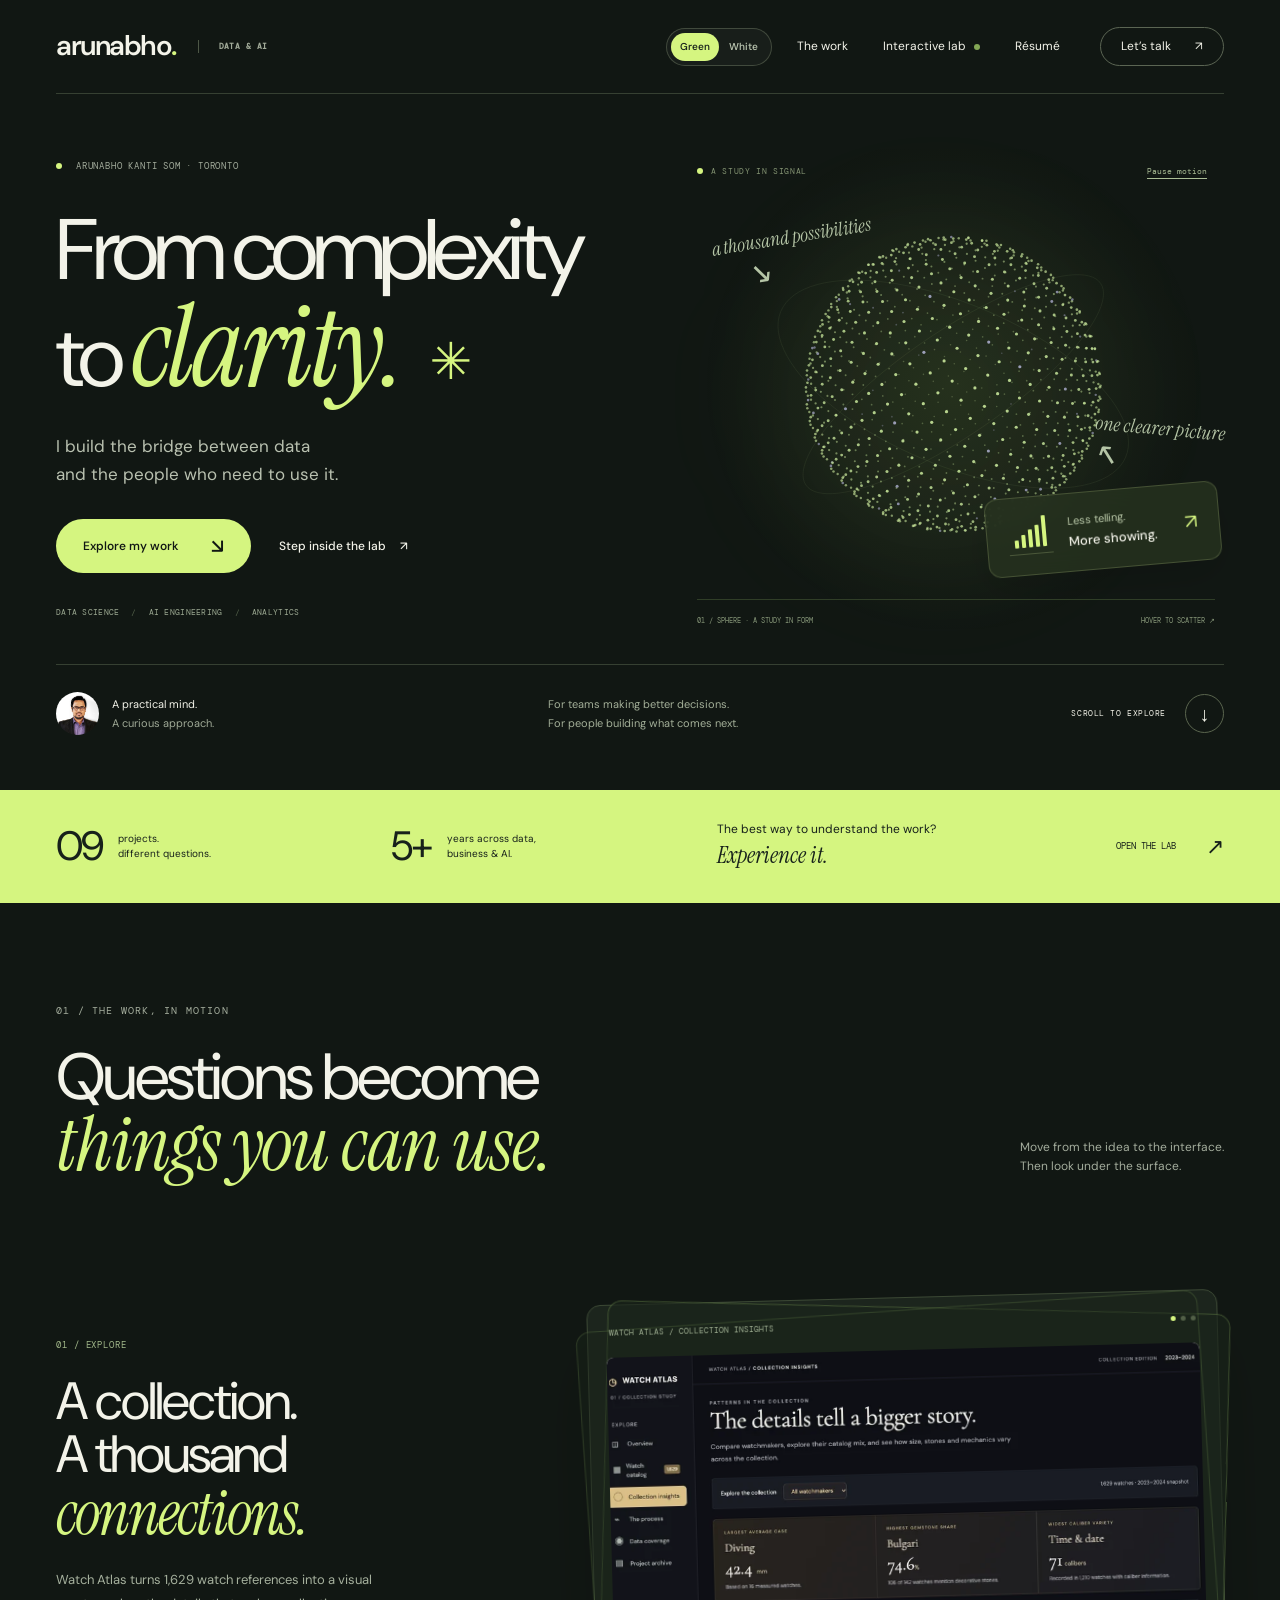
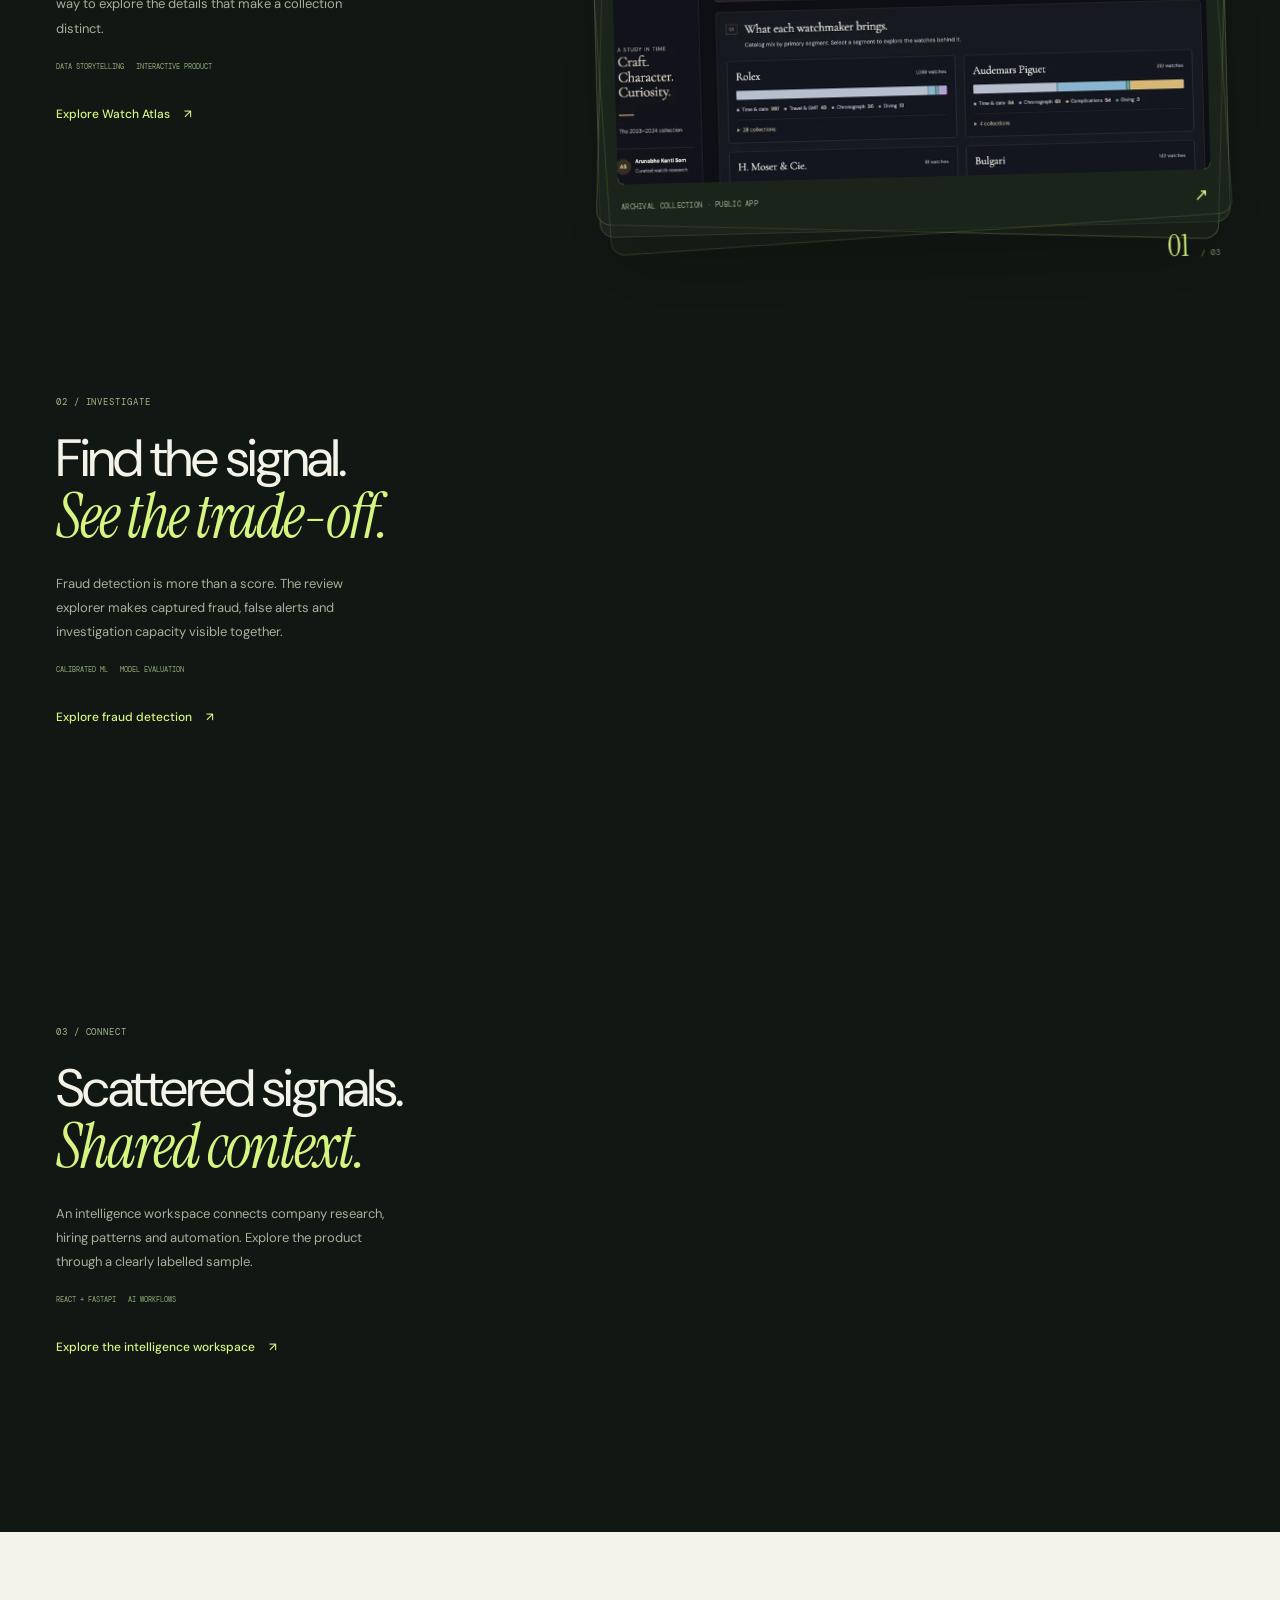
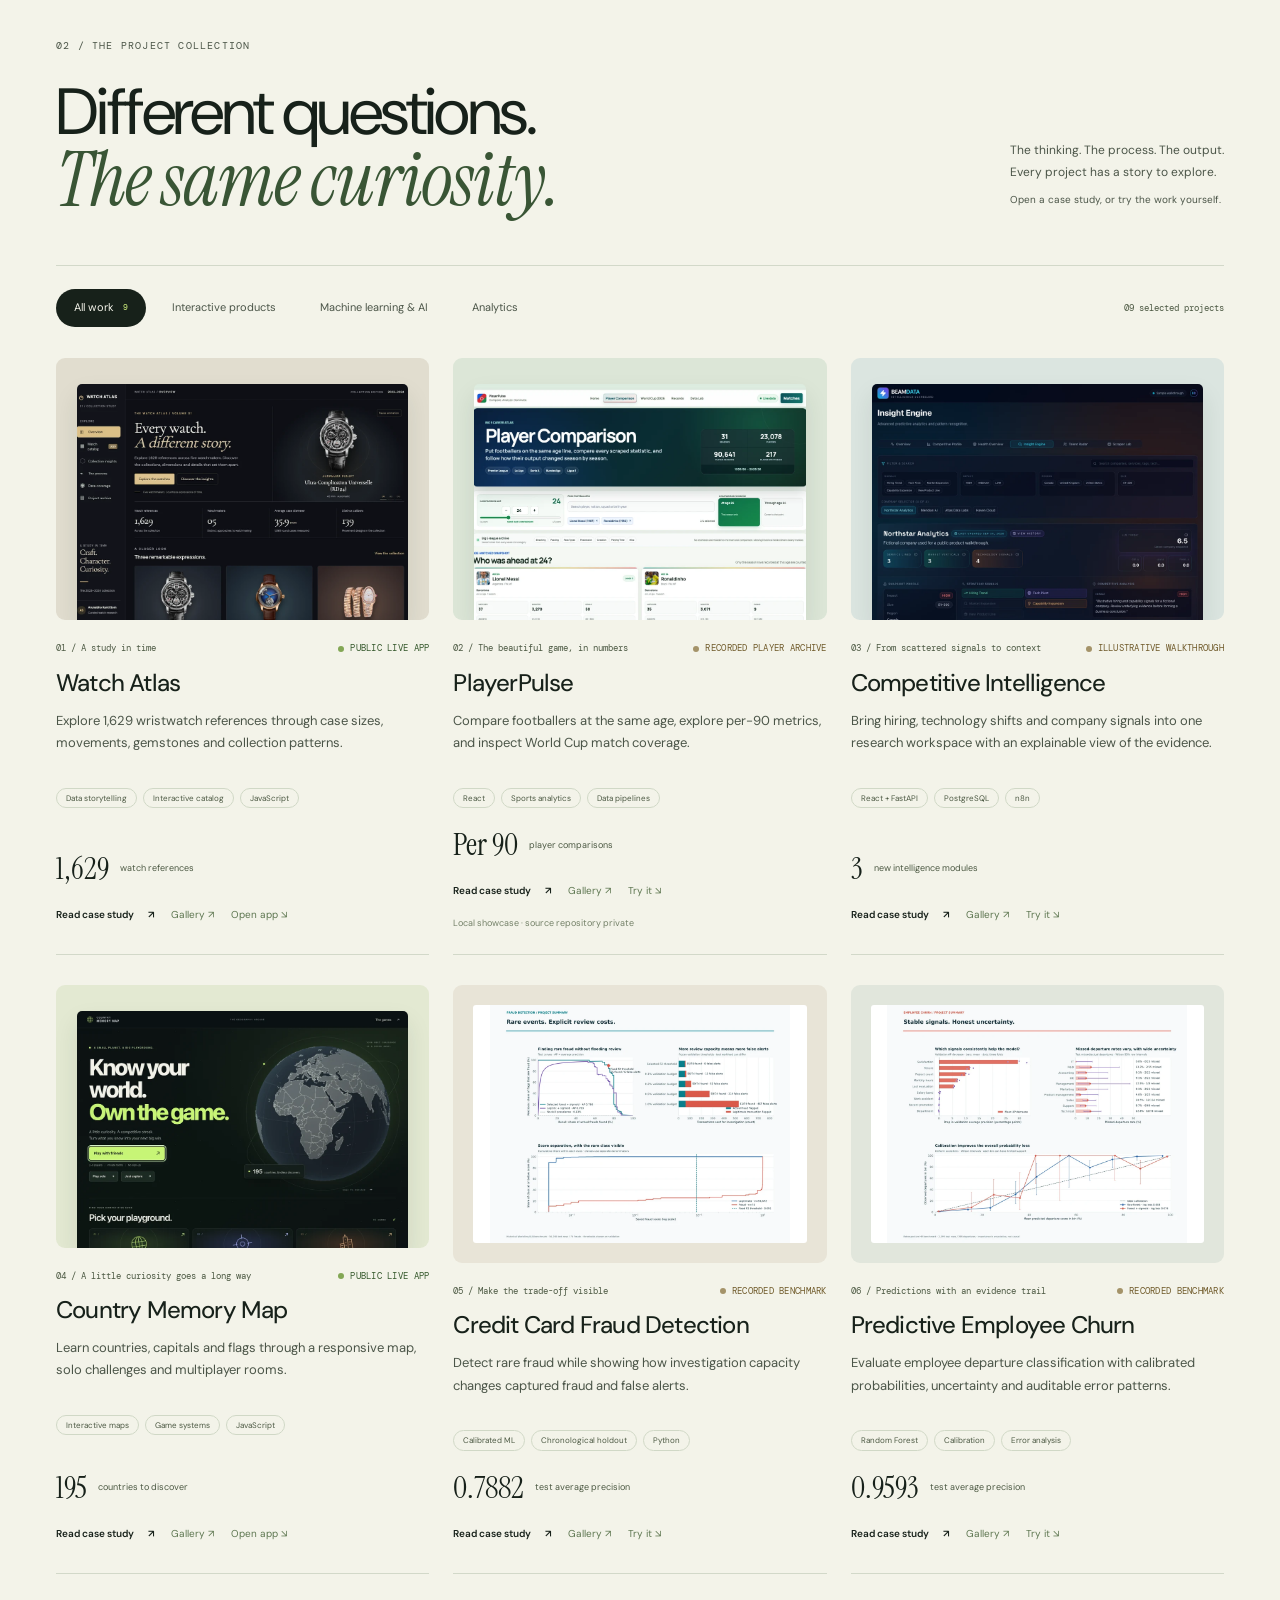
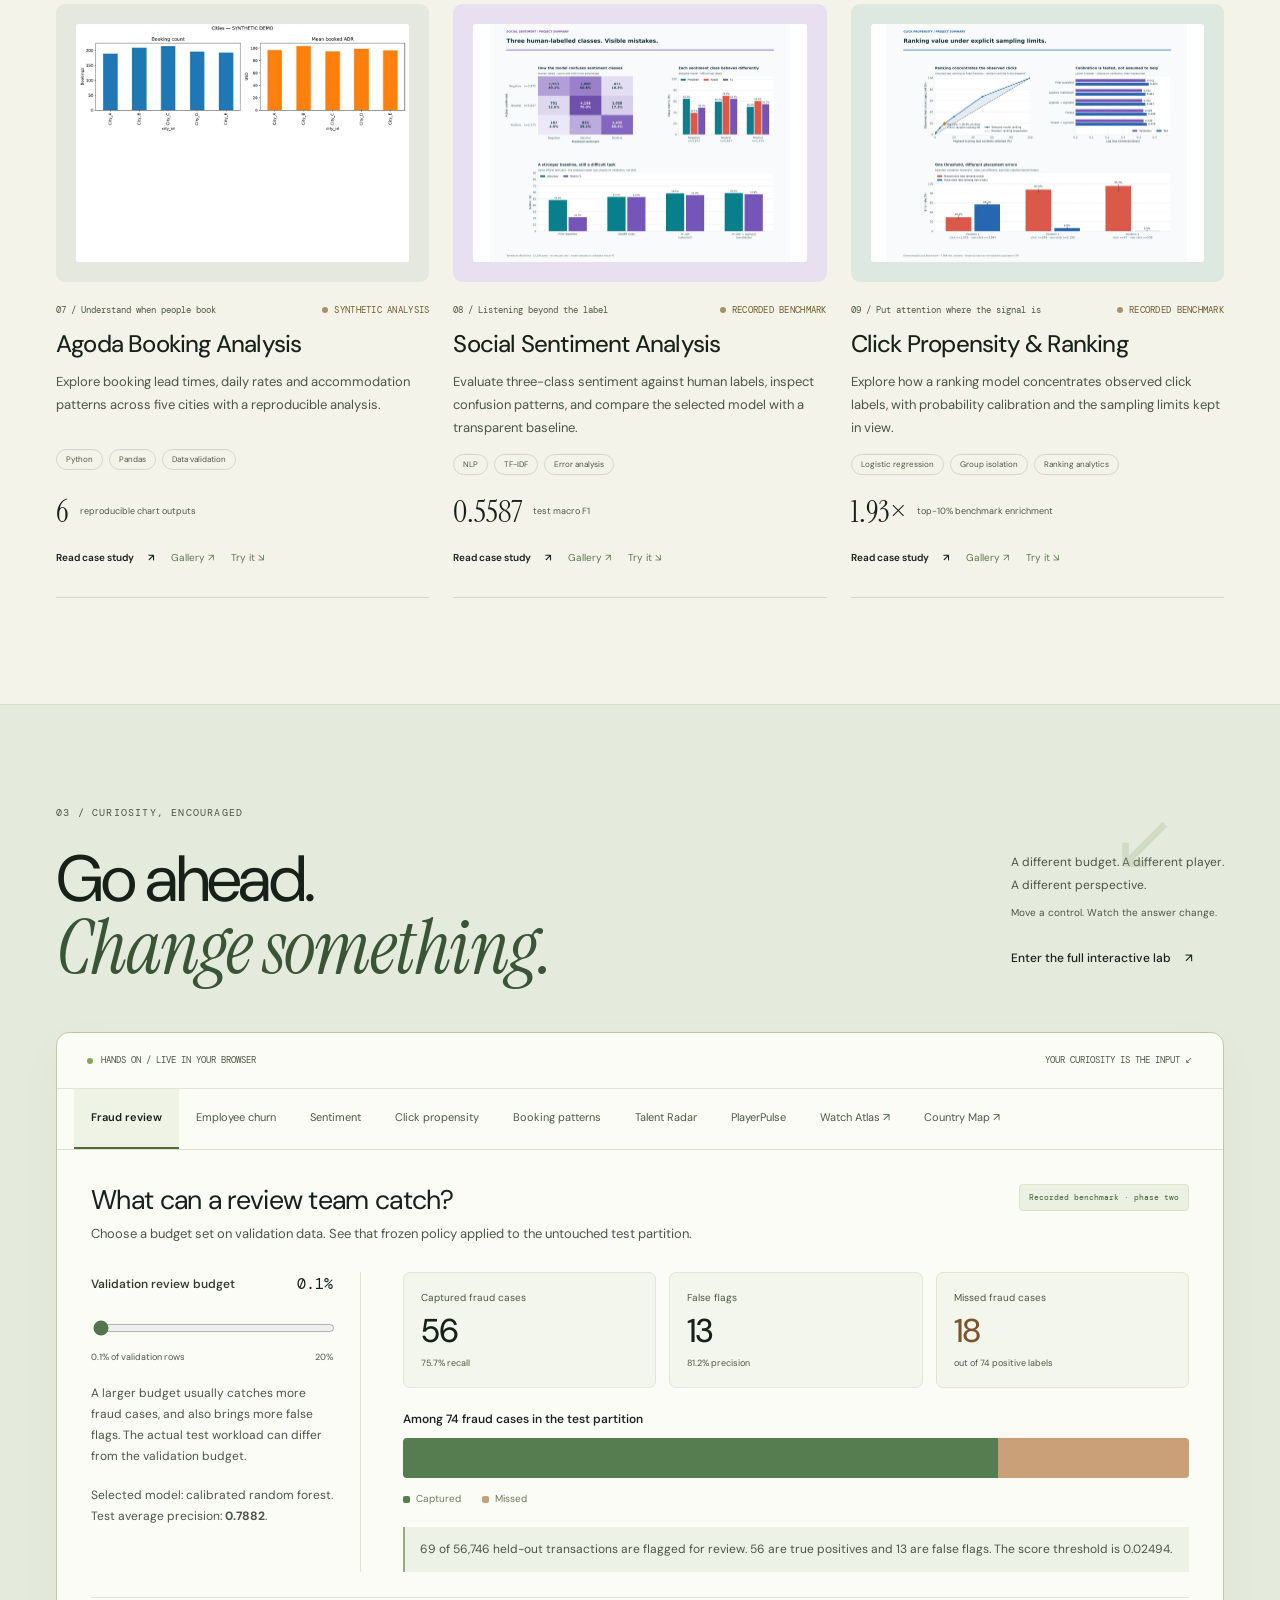
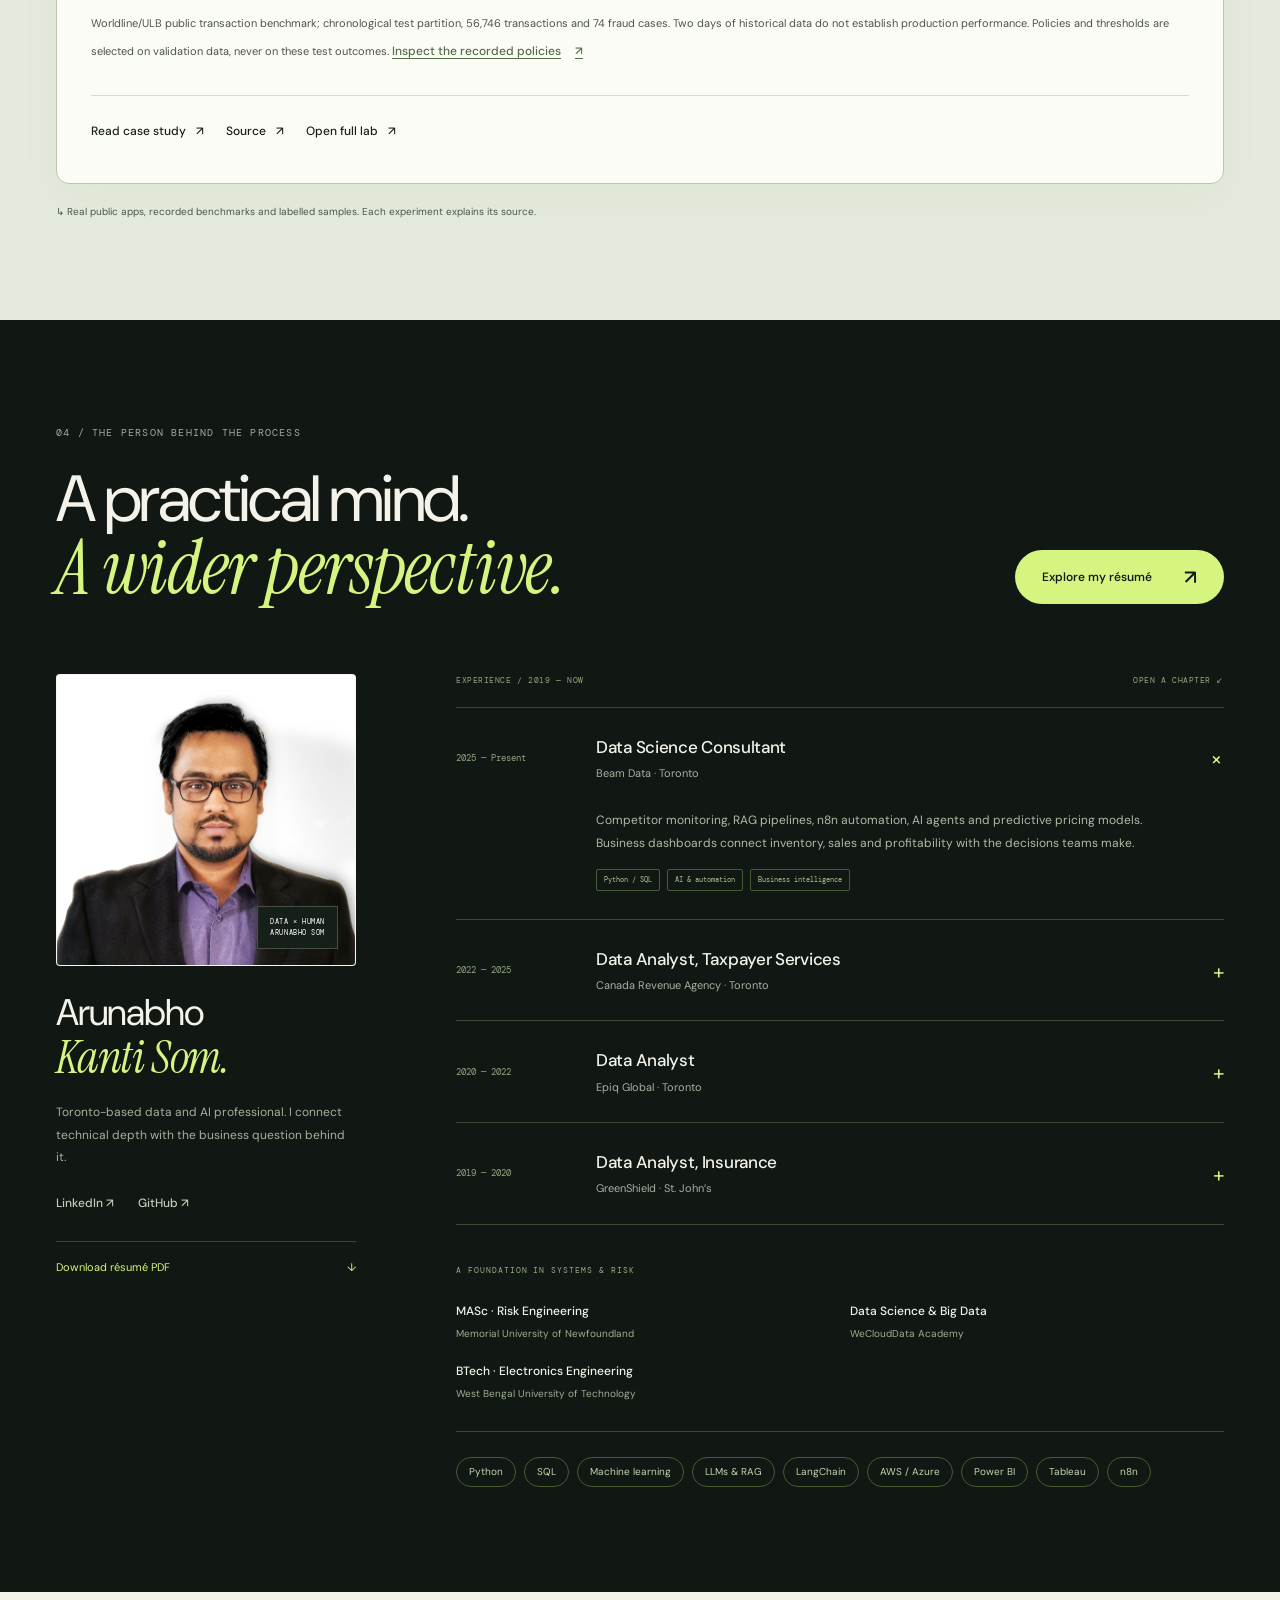
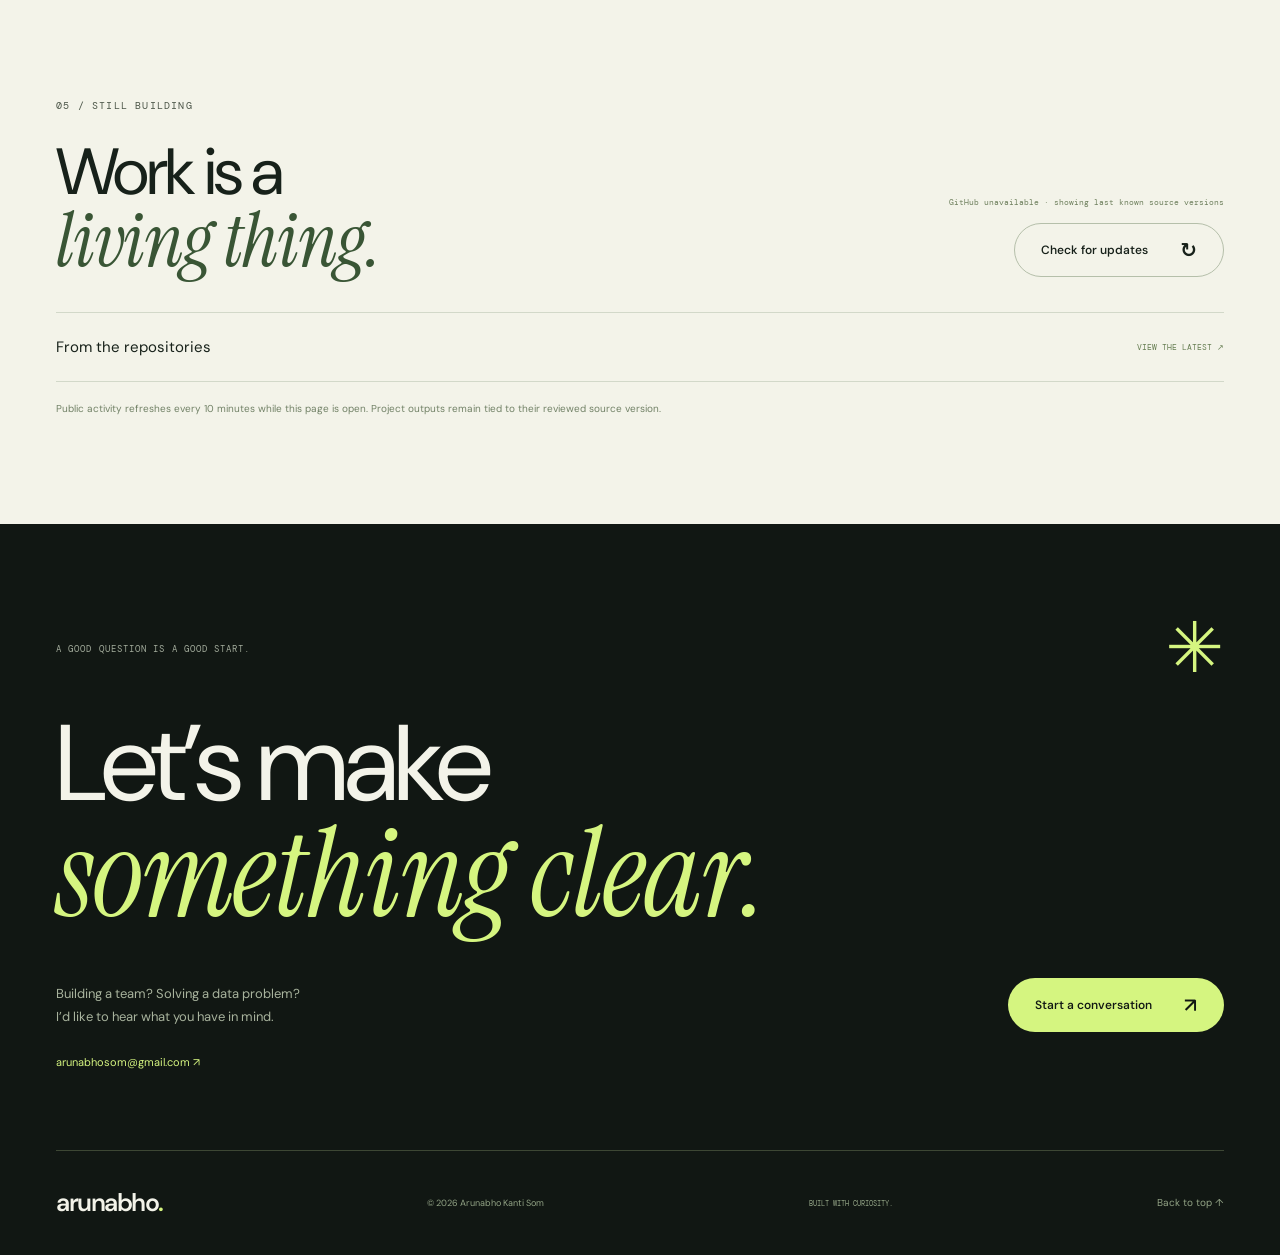
==== commit f7692811: "Refine portfolio themes, portrait and interactive motion" ====
--- a/index.html
+++ b/index.html
@@ -4,15 +4,17 @@
 <meta charset="UTF-8"><meta name="viewport" content="width=device-width, initial-scale=1.0"><meta name="theme-color" content="#111713">
 <meta name="description" content="Arunabho Kanti Som — data science, AI engineering and analytics. Explore nine projects, interactive labs, case studies and the experience behind the work.">
 <meta property="og:title" content="Arunabho Som — From complexity to clarity."><meta property="og:description" content="Data. Intelligence. Experiences. Explore the work, question the evidence, and change something yourself."><meta property="og:type" content="website">
-<title>Arunabho Som — From complexity to clarity.</title><link rel="icon" href="images/favicon.svg" type="image/svg+xml">
+<title>Arunabho Som — From complexity to clarity.</title>
+<script src="theme.js"></script><link rel="icon" href="images/favicon.svg" type="image/svg+xml">
 <link rel="preconnect" href="https://fonts.googleapis.com"><link rel="preconnect" href="https://fonts.gstatic.com" crossorigin><link href="https://fonts.googleapis.com/css2?family=Instrument+Serif:ital@0;1&family=DM+Sans:wght@400;450;500;550;600;650;700&family=DM+Mono:wght@400;500&display=swap" rel="stylesheet">
-<link rel="stylesheet" href="style.css"><link rel="stylesheet" href="lab.css"><script src="portfolio.js" defer></script><script src="motion.js" defer></script>
+<link rel="stylesheet" href="style.css"><link rel="stylesheet" href="lab.css">
+<link rel="stylesheet" href="theme.css"><script src="portfolio.js" defer></script><script src="motion.js" defer></script>
 </head>
 <body>
 <a class="skip-link" href="#main">Skip to content</a>
-<header class="site-header" id="top"><div class="wrap header-inner"><a class="brand" href="#top" aria-label="Arunabho Som, home">arunabho<span class="brand-dot">.</span><span class="brand-caption">DATA & AI</span></a><button class="menu-toggle" type="button" aria-expanded="false" aria-controls="site-nav">Menu <span aria-hidden="true">＋</span></button><nav id="site-nav" aria-label="Main navigation"><a href="#projects">The work</a><a href="lab.html">Interactive lab <span class="small-dot" aria-hidden="true"></span></a><a href="#resume">Résumé</a><a class="nav-contact" href="#contact">Let’s talk <span aria-hidden="true">↗</span></a></nav></div><div class="reading-progress" aria-hidden="true"></div></header>
+<header class="site-header" id="top"><div class="wrap header-inner"><a class="brand" href="#top" aria-label="Arunabho Som, home">arunabho<span class="brand-dot">.</span><span class="brand-caption">DATA & AI</span></a><button class="theme-toggle" type="button" role="switch" aria-label="White colour mode" aria-checked="false"><span aria-hidden="true">Green</span><span aria-hidden="true">White</span></button><button class="menu-toggle" type="button" aria-expanded="false" aria-controls="site-nav">Menu <span aria-hidden="true">＋</span></button><nav id="site-nav" aria-label="Main navigation"><a href="#projects">The work</a><a href="lab.html">Interactive lab <span class="small-dot" aria-hidden="true"></span></a><a href="#resume">Résumé</a><a class="nav-contact" href="#contact">Let’s talk <span aria-hidden="true">↗</span></a></nav></div><div class="reading-progress" aria-hidden="true"></div></header>
 <main id="main">
-<section class="hero dark-section" aria-labelledby="hero-title"><div class="wrap hero-grid"><div class="hero-copy"><p class="eyebrow hero-kicker"><span class="small-dot" aria-hidden="true"></span> ARUNABHO KANTI SOM · TORONTO</p><h1 id="hero-title">From complexity<br>to <em>clarity.</em><span class="hero-title-star" aria-hidden="true">✳</span></h1><p class="hero-intro">I build the bridge between data<br>and the people who need to use it.</p><div class="hero-actions"><a class="button button-lime magnetic" href="#projects">Explore my work <span aria-hidden="true">↘</span></a><a class="text-link" href="lab.html">Step inside the lab <span aria-hidden="true">↗</span></a></div><div class="hero-disciplines"><span>DATA SCIENCE</span><i aria-hidden="true">/</i><span>AI ENGINEERING</span><i aria-hidden="true">/</i><span>ANALYTICS</span></div></div><div class="signal-art" aria-label="Animated illustration: scattered data points become a clear signal"><div class="art-topline"><span><span class="small-dot" aria-hidden="true"></span> A STUDY IN SIGNAL</span><button class="motion-toggle" type="button" aria-pressed="false">Pause motion</button></div><canvas id="signal-canvas" aria-hidden="true"></canvas><div class="art-orbit-label label-input">a thousand possibilities<span>↘</span></div><div class="art-orbit-label label-output">one clearer picture<span>↖</span></div><a href="#playground" class="signal-callout"><span class="signal-mini" aria-hidden="true"><i></i><i></i><i></i><i></i><i></i></span><span>Less telling.<br><strong>More showing.</strong></span><span class="callout-arrow" aria-hidden="true">↗</span></a><div class="art-baseline"><span>SCATTER → STRUCTURE → SIGNAL</span><span>MOVE YOUR CURSOR ↗</span></div></div></div><div class="wrap hero-bottom"><div class="hero-person"><img src="images/about/image (27).png" alt="Arunabho Kanti Som" width="44" height="44"><p>A practical mind.<br><span>A curious approach.</span></p></div><p>For teams making better decisions.<br>For people building what comes next.</p><a href="#featured" class="scroll-cue"><span>SCROLL TO EXPLORE</span><span class="scroll-circle" aria-hidden="true">↓</span></a></div></section>
+<section class="hero dark-section" aria-labelledby="hero-title"><div class="wrap hero-grid"><div class="hero-copy"><p class="eyebrow hero-kicker"><span class="small-dot" aria-hidden="true"></span> ARUNABHO KANTI SOM · TORONTO</p><h1 id="hero-title">From complexity<br>to <em>clarity.</em><span class="hero-title-star" aria-hidden="true">✳</span></h1><p class="hero-intro">I build the bridge between data<br>and the people who need to use it.</p><div class="hero-actions"><a class="button button-lime magnetic" href="#projects">Explore my work <span aria-hidden="true">↘</span></a><a class="text-link" href="lab.html">Step inside the lab <span aria-hidden="true">↗</span></a></div><div class="hero-disciplines"><span>DATA SCIENCE</span><i aria-hidden="true">/</i><span>AI ENGINEERING</span><i aria-hidden="true">/</i><span>ANALYTICS</span></div></div><div class="signal-art" aria-label="Interactive particle sculpture: hover to scatter the dots, move to shape them, and leave to let them regroup"><div class="art-topline"><span><span class="small-dot" aria-hidden="true"></span> A STUDY IN SIGNAL</span><button class="motion-toggle" type="button" aria-pressed="false">Pause motion</button></div><canvas id="signal-canvas" aria-hidden="true"></canvas><div class="art-orbit-label label-input">a thousand possibilities<span>↘</span></div><div class="art-orbit-label label-output">one clearer picture<span>↖</span></div><a href="#playground" class="signal-callout"><span class="signal-mini" aria-hidden="true"><i></i><i></i><i></i><i></i><i></i></span><span>Less telling.<br><strong>More showing.</strong></span><span class="callout-arrow" aria-hidden="true">↗</span></a><div class="art-baseline"><span><span class="signal-state">01 / SPHERE · A STUDY IN FORM</span></span><span>HOVER TO SCATTER ↗</span></div></div></div><div class="wrap hero-bottom"><div class="hero-person"><img src="images/about/image (27).png" alt="Arunabho Kanti Som" width="44" height="44"><p>A practical mind.<br><span>A curious approach.</span></p></div><p>For teams making better decisions.<br>For people building what comes next.</p><a href="#featured" class="scroll-cue"><span>SCROLL TO EXPLORE</span><span class="scroll-circle" aria-hidden="true">↓</span></a></div></section>
 <div class="proof-strip"><div class="wrap"><p><strong>09</strong><span>projects.<br>different questions.</span></p><p><strong>5+</strong><span>years across data,<br>business & AI.</span></p><div class="proof-manifesto">The best way to understand the work?<br><em>Experience it.</em></div><a href="lab.html" class="proof-link">OPEN THE LAB <span aria-hidden="true">↗</span></a></div></div>
 <section class="featured-section dark-section" id="featured" aria-labelledby="featured-title"><div class="wrap featured-intro"><p class="eyebrow">01 / THE WORK, IN MOTION</p><h2 id="featured-title">Questions become<br><em>things you can use.</em></h2><p>Move from the idea to the interface.<br>Then look under the surface.</p></div><div class="wrap featured-story"><div class="story-copy">
 <article class="story-chapter" data-stage="0"><span class="chapter-number">01 / EXPLORE</span><h3>A collection.<br> A thousand<br> <em>connections.</em></h3><p>Watch Atlas turns 1,629 watch references into a visual way to explore the details that make a collection distinct.</p><div class="chapter-tags"><span>DATA STORYTELLING</span><span>INTERACTIVE PRODUCT</span></div><a class="text-link" href="case-study.html?project=watch">Explore Watch Atlas <span aria-hidden="true">↗</span></a><a class="mobile-stage" href="case-study.html?project=watch"><img src="images/outputs/previews/watch-insights.webp" alt="Watch Atlas collection insights" loading="lazy" width="1440" height="1000"></a></article>
--- a/theme.css
+++ b/theme.css
@@ -0,0 +1,234 @@
+/* Shared palettes: white surfaces use dark type, green surfaces use light type. */
+:root {
+  --muted: #4b5548;
+  --surface-text: #f3f3e9;
+  --surface-muted: #b6c1ae;
+  --surface-soft: #a7b79a;
+  --surface-accent: #d5f580;
+  --surface-line: #3c4936;
+  --surface-panel: #1c261b;
+  --hover-wash: #d5f5800e;
+  --hover-glow: #d5f58015;
+  --sculpture-main: 209, 240, 164;
+  --sculpture-secondary: 178, 178, 218;
+  --sculpture-glow: 174, 215, 102;
+}
+/* The switch remains visible outside the mobile navigation. */
+.theme-toggle {
+  position: relative; isolation: isolate; display: inline-flex; align-items: center;
+  flex: 0 0 auto; gap: 0; width: 106px; min-height: 38px; padding: 4px;
+  margin-left: auto; margin-right: 25px; background: #ffffff08;
+  border: 1px solid #7f8c7166; border-radius: 100px; color: #b9c4af;
+  font-family: var(--sans); font-size: 10px; font-weight: 550; cursor: pointer;
+}
+.theme-toggle::before {
+  content: ''; position: absolute; inset: 4px auto 4px 4px; width: calc(50% - 4px);
+  background: #d5f580; border-radius: 100px; z-index: -1;
+  transition: transform .28s cubic-bezier(.2,.8,.2,1), background .28s;
+}
+.theme-toggle span { flex: 1; text-align: center; line-height: 26px; }
+.theme-toggle span:first-child { color: #17211a; }
+.theme-toggle:hover { border-color: var(--surface-accent); }
+.screen-header .theme-toggle { margin-right: 30px; background: #e6e9df; color: #48513f; border-color: #c4cbb8; }
+.screen-header .theme-toggle::before { background: #253321; }
+.screen-header .theme-toggle span:first-child { color: #fff; }
+/* Natural portrait colour, with the label on its own neutral surface. */
+.portrait-frame { background: #f4f4f2; border: 1px solid #ffffff26; }
+.portrait-frame img, .hero-person img { filter: none; mix-blend-mode: normal; }
+.portrait-frame:hover img { filter: none; transform: scale(1.025); }
+.portrait-stamp { color: #fff; background: #17211ae8; border-color: #ffffff35; }
+.signal-art::before { pointer-events: none; }
+/* Each experience reads as a responsive, individual chapter. */
+.experience details {
+  position: relative; isolation: isolate; border-bottom-color: var(--surface-line);
+  transition: border-color .3s, background .3s, box-shadow .3s;
+}
+.experience details::before {
+  content: ''; position: absolute; inset: 0 -18px; z-index: -1; border-radius: 8px;
+  background: var(--hover-wash); opacity: 0; transform: scale(.985);
+  transition: opacity .3s, transform .4s cubic-bezier(.2,.8,.2,1);
+}
+.experience summary { position: relative; transition: padding .35s cubic-bezier(.2,.8,.2,1); }
+.experience summary::before {
+  content: ''; position: absolute; left: -18px; top: 24px; bottom: 24px; width: 2px;
+  background: var(--surface-accent); transform: scaleY(0); transform-origin: center;
+  transition: transform .35s cubic-bezier(.2,.8,.2,1);
+}
+.experience summary strong { font-weight: 500; transition: color .25s, translate .35s; }
+.experience .details-sign {
+  display: grid; place-items: center; width: 29px; height: 29px; border-radius: 50%;
+  transition: transform .3s, background .3s, color .3s;
+}
+.experience details:is(:hover, :focus-within)::before { opacity: 1; transform: scale(1); }
+.experience details:is(:hover, :focus-within) { border-bottom-color: var(--surface-soft); }
+.experience details:is(:hover, :focus-within) summary strong { color: var(--surface-accent); translate: 4px 0; }
+.experience details:is(:hover, :focus-within) summary::before { transform: scaleY(1); }
+.experience details:is(:hover, :focus-within) .details-sign { background: var(--surface-accent); color: var(--night); }
+.experience details[open] .experience-detail { animation: experience-open .35s ease both; }
+@keyframes experience-open { from { opacity: 0; transform: translateY(-7px); } to { opacity: 1; transform: translateY(0); } }
+/* Stronger secondary copy and control labels on the light sections. */
+.section-aside, .project-description, .lab-title-row p, .control-explainer,
+.demo-provenance, .result-explanation, .lab-footnote, .lab-footnote>span,
+.range-limits, .bar-labels, .live-link-row, .player-records article>p,
+.player-records dt, .player-records small { color: #4b5548; }
+.project-number, .filter-caption, .project-tags>span, .lab-topline,
+.lab-topline>span:last-child, .lab-tabs button, .demo-metric small,
+.demo-metric>span, .talent-role>span, .talent-role small, .project-metric>span { color: #4c5943; }
+.project-status { color: #35582c; }
+.project-status.snapshot { color: #705b2b; }
+.data-badge { color: #415a2e; }
+.data-badge.synthetic { color: #6d5524; }
+.lab-workspace-heading>p, .lab-workspace-heading>p span,
+.benchmark-baseline small, .benchmark-baseline span, .saved-contexts>p,
+.saved-context small, .sentiment-score-row>span { color: #4b5548; }
+.demo-controls label, .demo-controls select { color: #303b2b; }
+.metric-missed strong { color: #7b542e; }
+.filter:not(.active)>span { color: #4c5943; }
+.project-description { font-size: 13px; }
+.project-number, .project-status { font-size: 9px; }
+.lab-topline, .lab-topline>span:last-child { font-size: 9px; }
+.demo-metric small { font-size: 10px; }
+.demo-metric>span { font-size: 9px; }
+/* Light palette applies throughout the portfolio, lab and case studies. */
+html[data-theme="white"] {
+  color-scheme: light; --paper: #fff; --deep: #f3f5f2; --white: #fff;
+  --ink: #17211a; --muted: #4b5548; --line: #d9ded8; --green: #34522b;
+  --surface-text: #17211a; --surface-muted: #495442; --surface-soft: #59694e;
+  --surface-accent: #34522b; --surface-line: #d9ded8; --surface-panel: #f5f7f4;
+  --hover-wash: #edf2e8; --hover-glow: #34522b10;
+  --sculpture-main: 58, 92, 45; --sculpture-secondary: 103, 94, 141; --sculpture-glow: 117, 148, 87;
+}
+html[data-theme="white"] body { background: #fff; color: var(--ink); }
+html[data-theme="white"] .dark-section { background: #fff; color: var(--ink); --line: #d9ded8; --muted: #4b5548; }
+html[data-theme="white"] .dark-section em { color: var(--surface-accent); }
+html[data-theme="white"] .theme-toggle { color: #53604b; background: #f1f4ee; border-color: #c9d2c3; }
+html[data-theme="white"] .theme-toggle::before { background: #fff; transform: translateX(100%); box-shadow: 0 1px 5px #17211a20; }
+html[data-theme="white"] .theme-toggle span:first-child { color: #53604b; }
+html[data-theme="white"] .theme-toggle span:last-child { color: #17211a; }
+html[data-theme="white"] .site-header,
+html[data-theme="white"] .site-header.is-scrolled { color: var(--ink); background: #fffffff2; }
+html[data-theme="white"] .header-inner { border-bottom-color: var(--line); }
+html[data-theme="white"] .site-header nav>a,
+html[data-theme="white"] .site-header .menu-toggle { color: var(--ink); }
+html[data-theme="white"] .site-header .brand { color: var(--ink); }
+html[data-theme="white"] .site-header nav>a:hover { color: var(--green); }
+html[data-theme="white"] .site-header nav .nav-contact { border-color: #a8b4a1; }
+html[data-theme="white"] .site-header nav.is-open { background: #fff; border-color: var(--line); }
+html[data-theme="white"] :is(.brand-dot,.hero-title-star,.contact-star,.callout-arrow,.details-sign,.contact-email,.resume-print-link,.stage-index,.stage-bottom>span:last-child) { color: var(--surface-accent); }
+html[data-theme="white"] :is(.brand-caption,.hero-intro,.hero-disciplines,.hero-person p span,.hero-bottom>p,.chapter-number,.story-chapter>p,.chapter-tags,.stage-top,.stage-bottom,.stage-index>span,.resume-profile>p,.resume-topline,.experience-date,.experience summary>span:nth-child(2)>span,.experience-detail p,.experience-tools span,.resume-education .eyebrow,.resume-education p span,.about-links,.capability-cloud span,.contact-bottom p) { color: var(--surface-muted); }
+html[data-theme="white"] .hero-disciplines i { color: #75806d; }
+html[data-theme="white"] .brand-caption { border-color: #c9d2c3; }
+html[data-theme="white"] :is(.hero-bottom,.art-baseline,.resume-topline,.resume-print-link,.capability-cloud) { border-color: var(--surface-line); }
+html[data-theme="white"] :is(.experience-tools span,.capability-cloud span,.scroll-circle) { border-color: #bbc8b1; }
+html[data-theme="white"] .button-lime,
+html[data-theme="white"] .lab-page .lab-next .button { background: #24341f; color: #fff; border-color: #24341f; }
+html[data-theme="white"] .button-lime:hover { background: #3c5633; }
+html[data-theme="white"] .small-dot, html[data-theme="white"] .reading-progress { background: #4b713a; }
+html[data-theme="white"] .signal-art::before { background: #91b37115; }
+html[data-theme="white"] :is(.art-topline,.art-baseline,.art-orbit-label,.motion-toggle) { color: #53684b; }
+html[data-theme="white"] .signal-callout { background: #ffffffe8; border-color: #c9d5bf; box-shadow: 0 12px 38px #25361b0d; }
+html[data-theme="white"] .signal-callout>span:nth-child(2) { color: #53684b; }
+html[data-theme="white"] .signal-callout strong { color: #24341f; }
+html[data-theme="white"] .signal-mini { border-color: #c9d5bf; }
+html[data-theme="white"] .signal-mini i { background: #628146; }
+html[data-theme="white"] .proof-strip { background: #fff; border-block: 1px solid var(--line); }
+html[data-theme="white"] .proof-manifesto { border-color: var(--line); }
+html[data-theme="white"] :is(.story-stage,.mobile-stage) { background: #f4f6f1; border-color: #cdd6c7; box-shadow: 0 15px 50px #17211a08; }
+html[data-theme="white"] .story-chapter { border-color: var(--line); }
+html[data-theme="white"] .story-chapter .text-link { color: #34522b; }
+html[data-theme="white"] .stage-dots i { background: #c1cbb8; }
+html[data-theme="white"] .stage-dots i.active { background: #34522b; }
+html[data-theme="white"] .playground-section { background: #fff; border-color: var(--line); }
+html[data-theme="white"] :is(.lab,.demo-controls select,.demo-metric,.result-explanation,.benchmark-baseline,.gains-chart) { background: #fff; border-color: #d5ddcf; }
+html[data-theme="white"] .metric-missed { background: #fcfaf6; }
+html[data-theme="white"] .lab-tabs button:hover,
+html[data-theme="white"] .lab-tabs button[aria-selected=true] { background: #f2f5ee; }
+html[data-theme="white"] .portrait-frame { border-color: #d9ded8; }
+html[data-theme="white"] .experience details:is(:hover,:focus-within) .details-sign { color: #fff; }
+html[data-theme="white"] .capability-cloud span:hover { color: #fff; background: #34522b; }
+html[data-theme="white"] .site-footer { color: #4b5548; border-color: var(--line); background: #fff; }
+html[data-theme="white"] .site-footer :is(.brand,a) { color: #24341f; }
+/* Dedicated lab. */
+html[data-theme="white"] .lab-page { background: #fff; color: #17211a; }
+html[data-theme="white"] .lab-page :is(h1 em,.lab-reading h2 em) { color: #34522b; }
+html[data-theme="white"] .lab-page :is(.lab-back-link,.lab-page-copy>.eyebrow,.lab-page-intro,.lab-page-copy>.text-link,.orbit-label,.lab-reading>div>p:last-child,.lab-reading-notes summary>span:first-child,.lab-reading-notes details p,.lab-next .text-link) { color: #495442; }
+html[data-theme="white"] .lab-page .lab-workspace { background: #fff; color: #17211a; border-block: 1px solid var(--line); }
+html[data-theme="white"] .lab-page .motion-toggle { color: #53684b; }
+html[data-theme="white"] .orbit-core { background: radial-gradient(circle at 30% 25%,#edf3e4,#dbe6d0); border-color: #8da974; box-shadow: 0 0 70px #6a8b4510; }
+html[data-theme="white"] .orbit-core span { color: #4b6140; }
+html[data-theme="white"] .orbit-core strong { color: #34522b; }
+html[data-theme="white"] .orbit-dot { background: #658641; box-shadow: 0 0 25px #65864120; }
+html[data-theme="white"] .orbit-dot-two { background: #8273ac; }
+html[data-theme="white"] .lab-reading-notes details { border-color: var(--line); }
+/* Case-study surfaces use the same contrast-aware semantic palette. */
+html[data-theme="white"] .case-page { --case-bg:#fff; --case-panel:#f5f7f3; --case-cream:#17211a; --case-muted:#4b5548; --case-line:#d9ded8; --case-accent:#34522b; }
+html[data-theme="white"] .case-cover { background: var(--case-panel); }
+html[data-theme="white"] :is(.case-provenance,.case-gallery-hint) { color: var(--case-muted); }
+html[data-theme="white"] .case-lab-callout { background: #f4f7ef; color: #17211a; }
+html[data-theme="white"] .case-lab-callout h2 em { color: #34522b; }
+html[data-theme="white"] .case-lab-callout .button { background: #24341f; color: #fff; }
+/* Printed résumé remains the reviewed two-page document. */
+@media screen {
+  html[data-theme="white"] .resume-page-view { --cream:#fff; --muted:#4b5548; }
+  html[data-theme="white"] .resume-page-view .resume-page { background:#fff; }
+}
+@media(max-width:1100px) {
+  .theme-toggle { width: 94px; margin-right: 18px; }
+  .brand-caption { display: none; }
+  .site-header nav { gap: 20px; }
+}
+@media(max-width:850px) {
+  .site-header:not(.case-header) .menu-toggle { display: flex; align-items: center; gap: 9px; min-height:44px; font-size:11px; }
+  .site-header:not(.case-header) .menu-toggle>span { font-size:22px; }
+  .site-header:not(.case-header) nav { display:none; position:absolute; top:79px; left:0; right:0; padding:17px 25px; background:var(--night); border-bottom:1px solid #4c5a3f; box-shadow:0 15px 25px #0002; }
+  .site-header:not(.case-header) nav.is-open { display:flex; flex-direction:column; align-items:stretch; gap:0; }
+  .site-header:not(.case-header) nav>a { padding:14px 0; min-height:44px; font-size:13px; }
+  .site-header:not(.case-header) nav .nav-contact { border:0; border-top:1px solid #4c5a3f; border-radius:0; margin:8px 0 0; padding:14px 0; }
+  .site-header:not(.case-header).is-scrolled nav { top:67px; }
+  html[data-theme="white"] .site-header:not(.case-header) nav { background:#fff; border-color:var(--line); }
+  html[data-theme="white"] .site-header:not(.case-header) nav .nav-contact { border-color:var(--line); }
+  .theme-toggle { margin-right:20px; }
+  .experience details::before { inset-inline:-12px; }
+  .experience summary::before { left:-12px; }
+}
+@media(max-width:760px) {
+  .case-header .theme-toggle { margin-right:0; }
+  .case-header nav { margin-left:18px; }
+  .case-header nav>a:nth-child(2) { display:none; }
+  .screen-header .theme-toggle { margin-right:16px; }
+  .screen-header nav { gap:16px; }
+}
+@media(min-width:601px) and (max-width:760px) {
+  .hero-grid { display:flex; flex-direction:column; align-items:stretch; gap:28px; padding-top:45px; }
+  .hero h1 { font-size:clamp(48px,9vw,68px); }
+  .hero-intro { font-size:16px; }
+  .hero-actions { flex-direction:row; align-items:center; }
+  .hero-disciplines { font-size:8px; }
+  .signal-art { width:min(470px,100%); height:400px; margin:0 auto 25px; }
+  .art-topline { font-size:8px; }
+  .art-baseline { font-size:7px; }
+}
+@media(max-width:600px) {
+  .site-header:not(.case-header) nav { top:72px; }
+  .site-header:not(.case-header).is-scrolled nav { top:63px; }
+  .theme-toggle { width:94px; min-height:38px; font-size:9px; }
+  .case-header .brand { font-size:21px; }
+  .screen-header .theme-toggle { margin-right:0; }
+  .screen-header nav { display:none; }
+  .project-status { font-size:8px; }
+  .lab-topline,.lab-topline>span:last-child { font-size:8px; }
+  .experience .details-sign { width:24px; height:24px; }
+}
+@media(max-width:360px) {
+  .theme-toggle { width:85px; margin-right:12px; }
+  .case-header nav { margin-left:10px; }
+  .case-header nav>a { font-size:8px; }
+}
+@media(prefers-reduced-motion:reduce) {
+  .theme-toggle::before,.experience details,.experience details::before,
+  .experience summary,.experience summary::before,.experience summary strong,
+  .experience .details-sign { transition:none; }
+  .experience details[open] .experience-detail { animation:none; }
+  .experience details:is(:hover,:focus-within) summary strong { translate:none; }
+}
+@media print { .theme-toggle { display:none!important; } }
